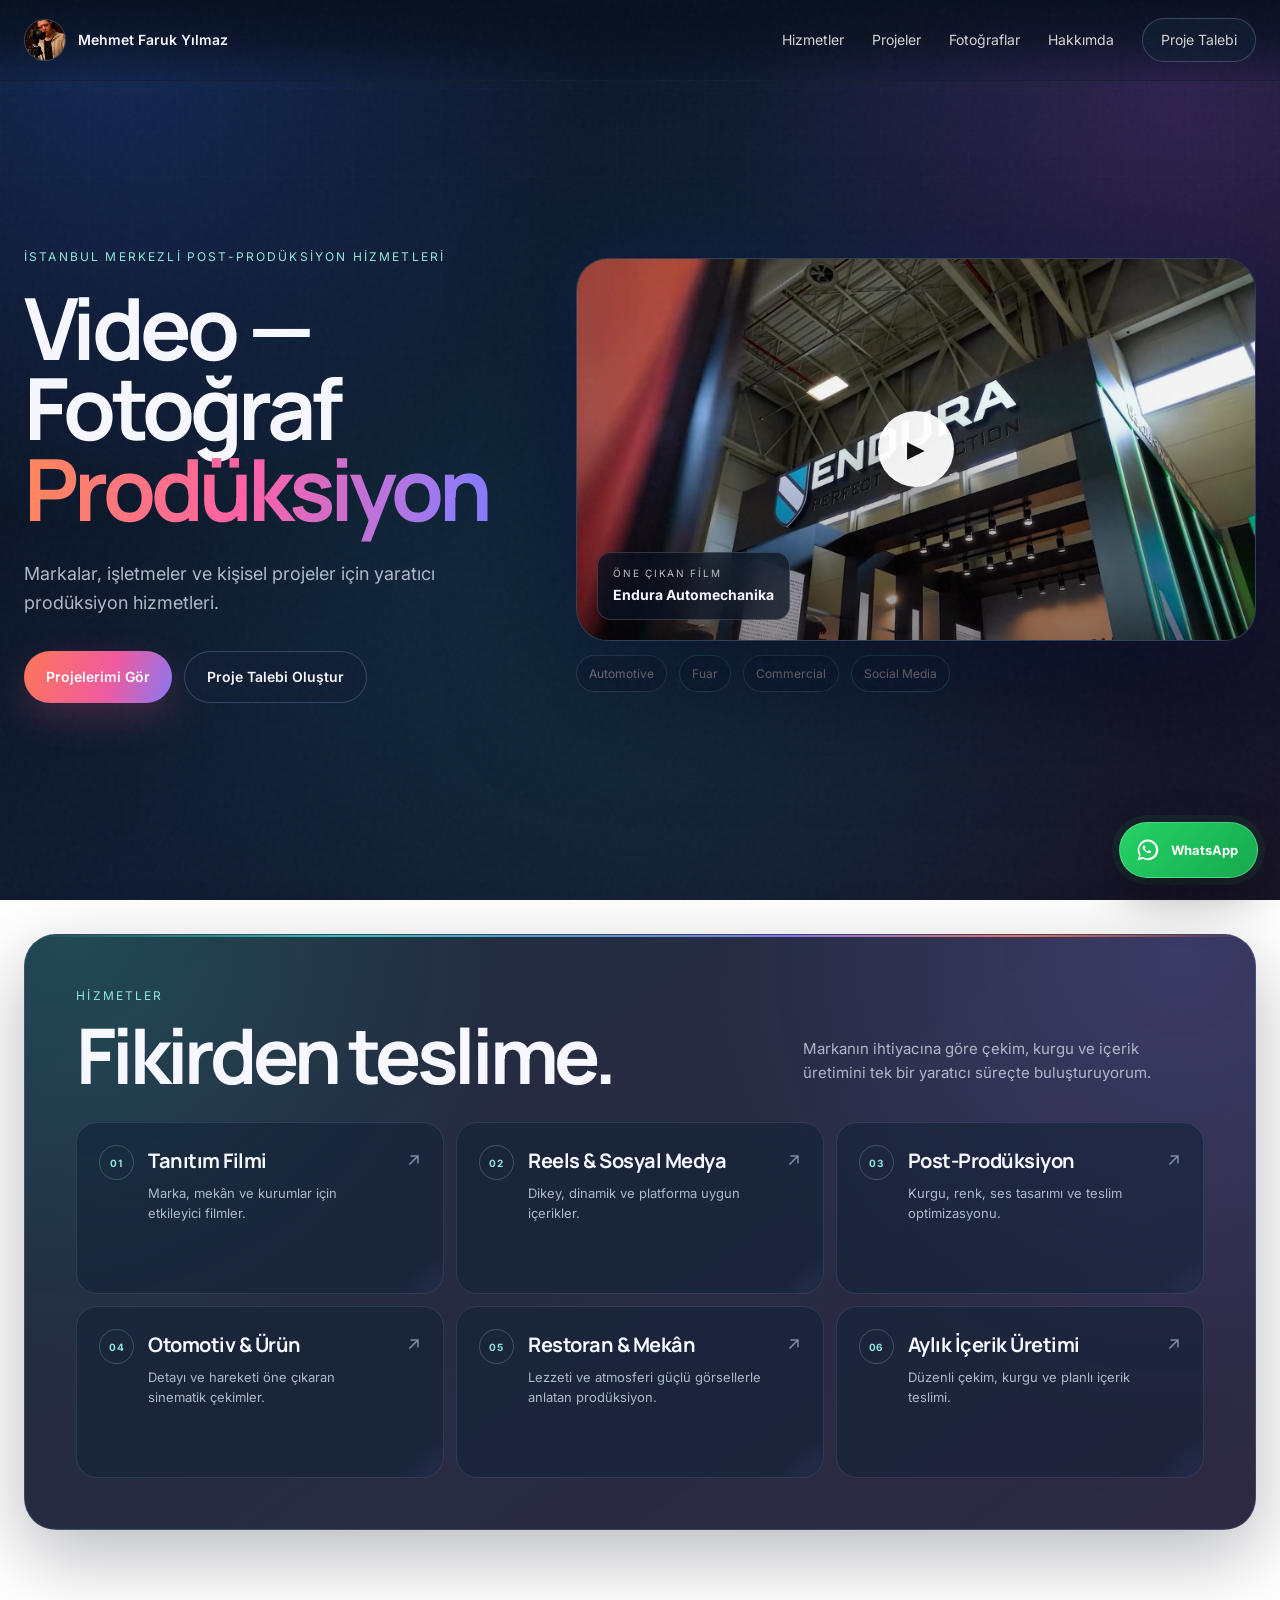
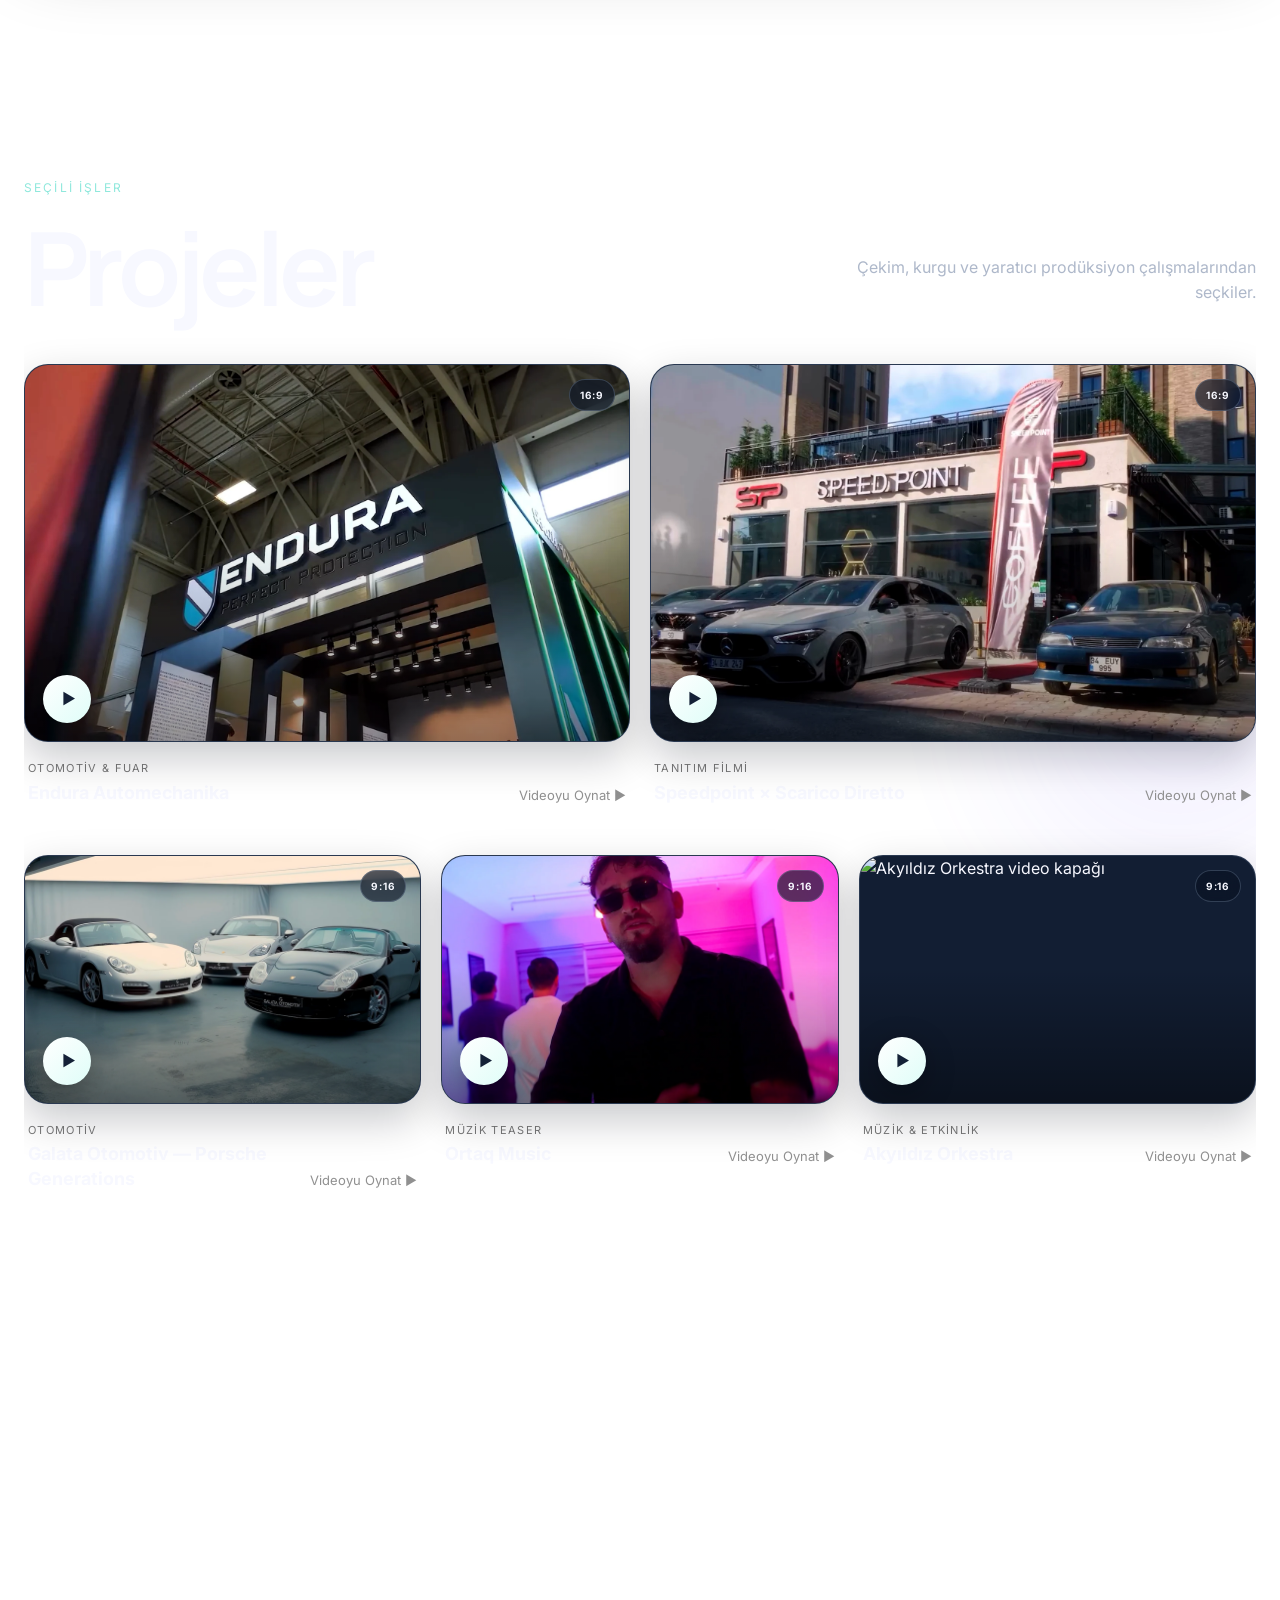
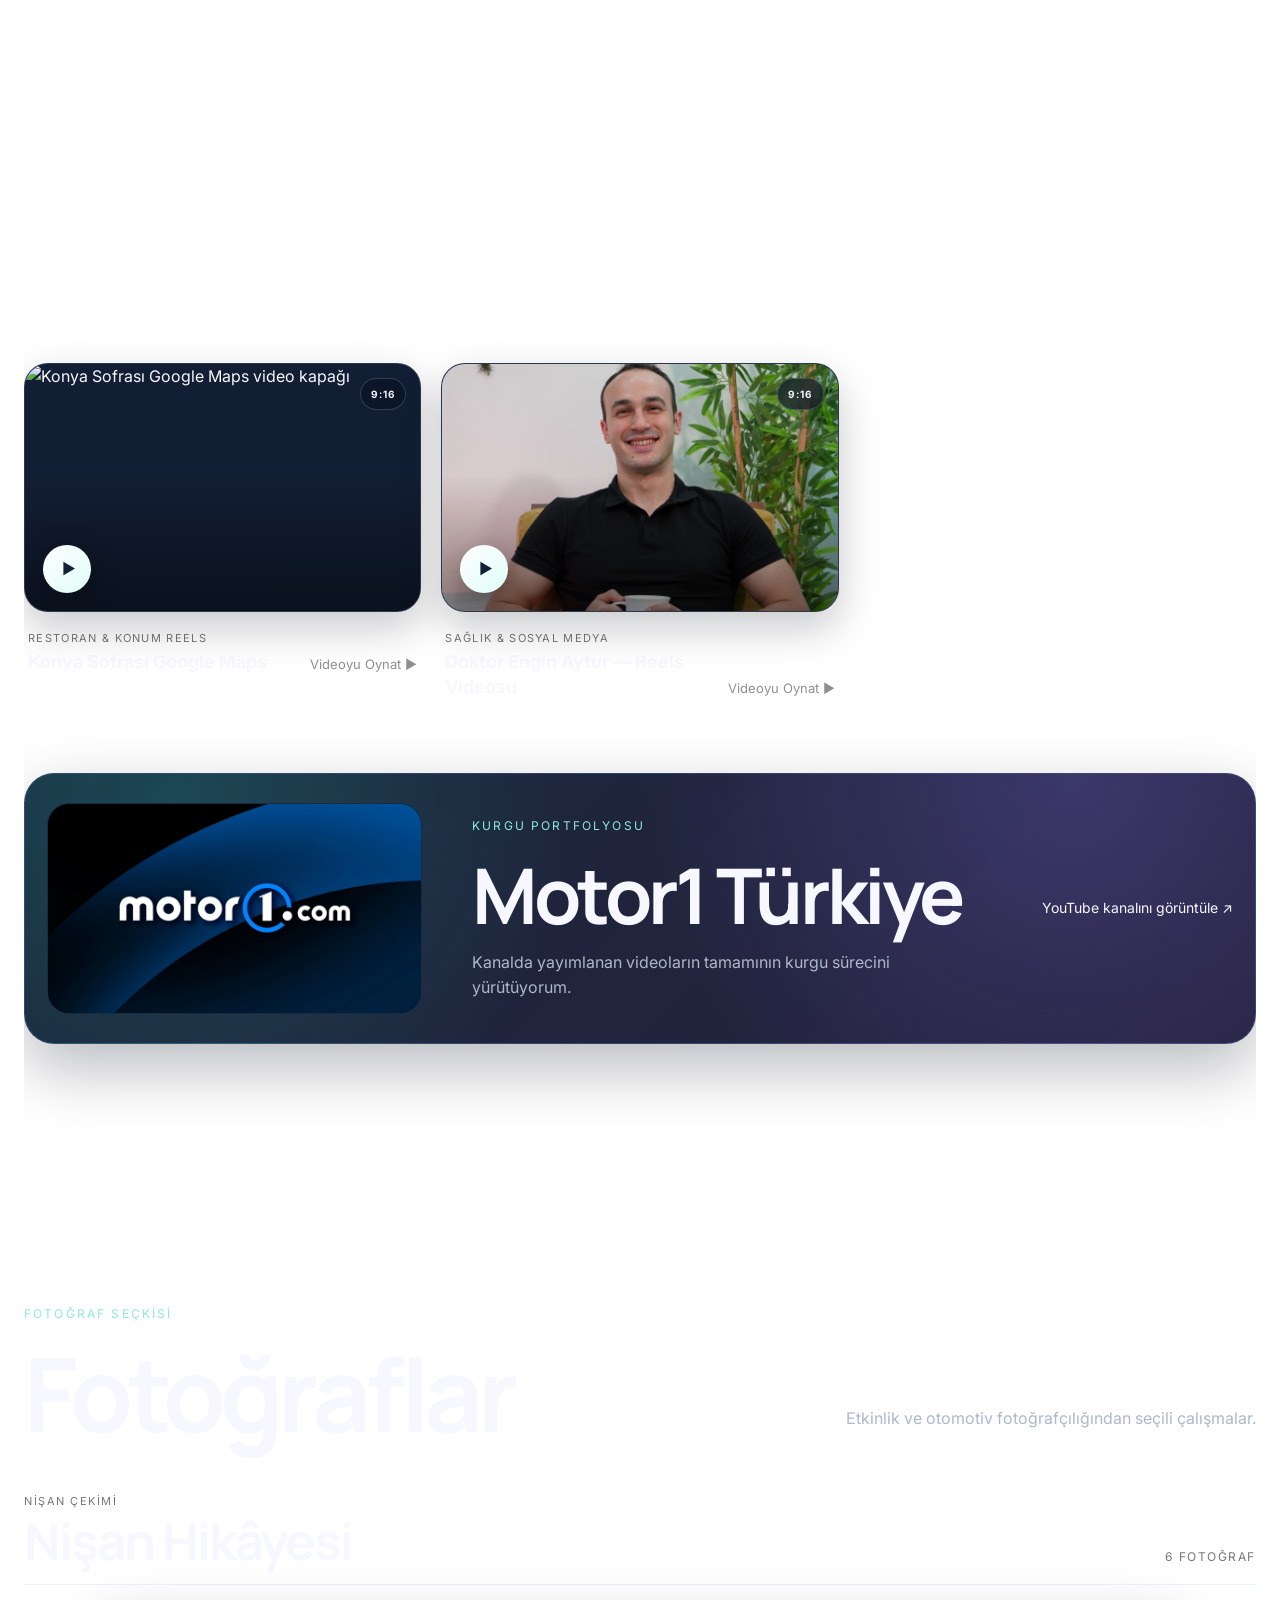
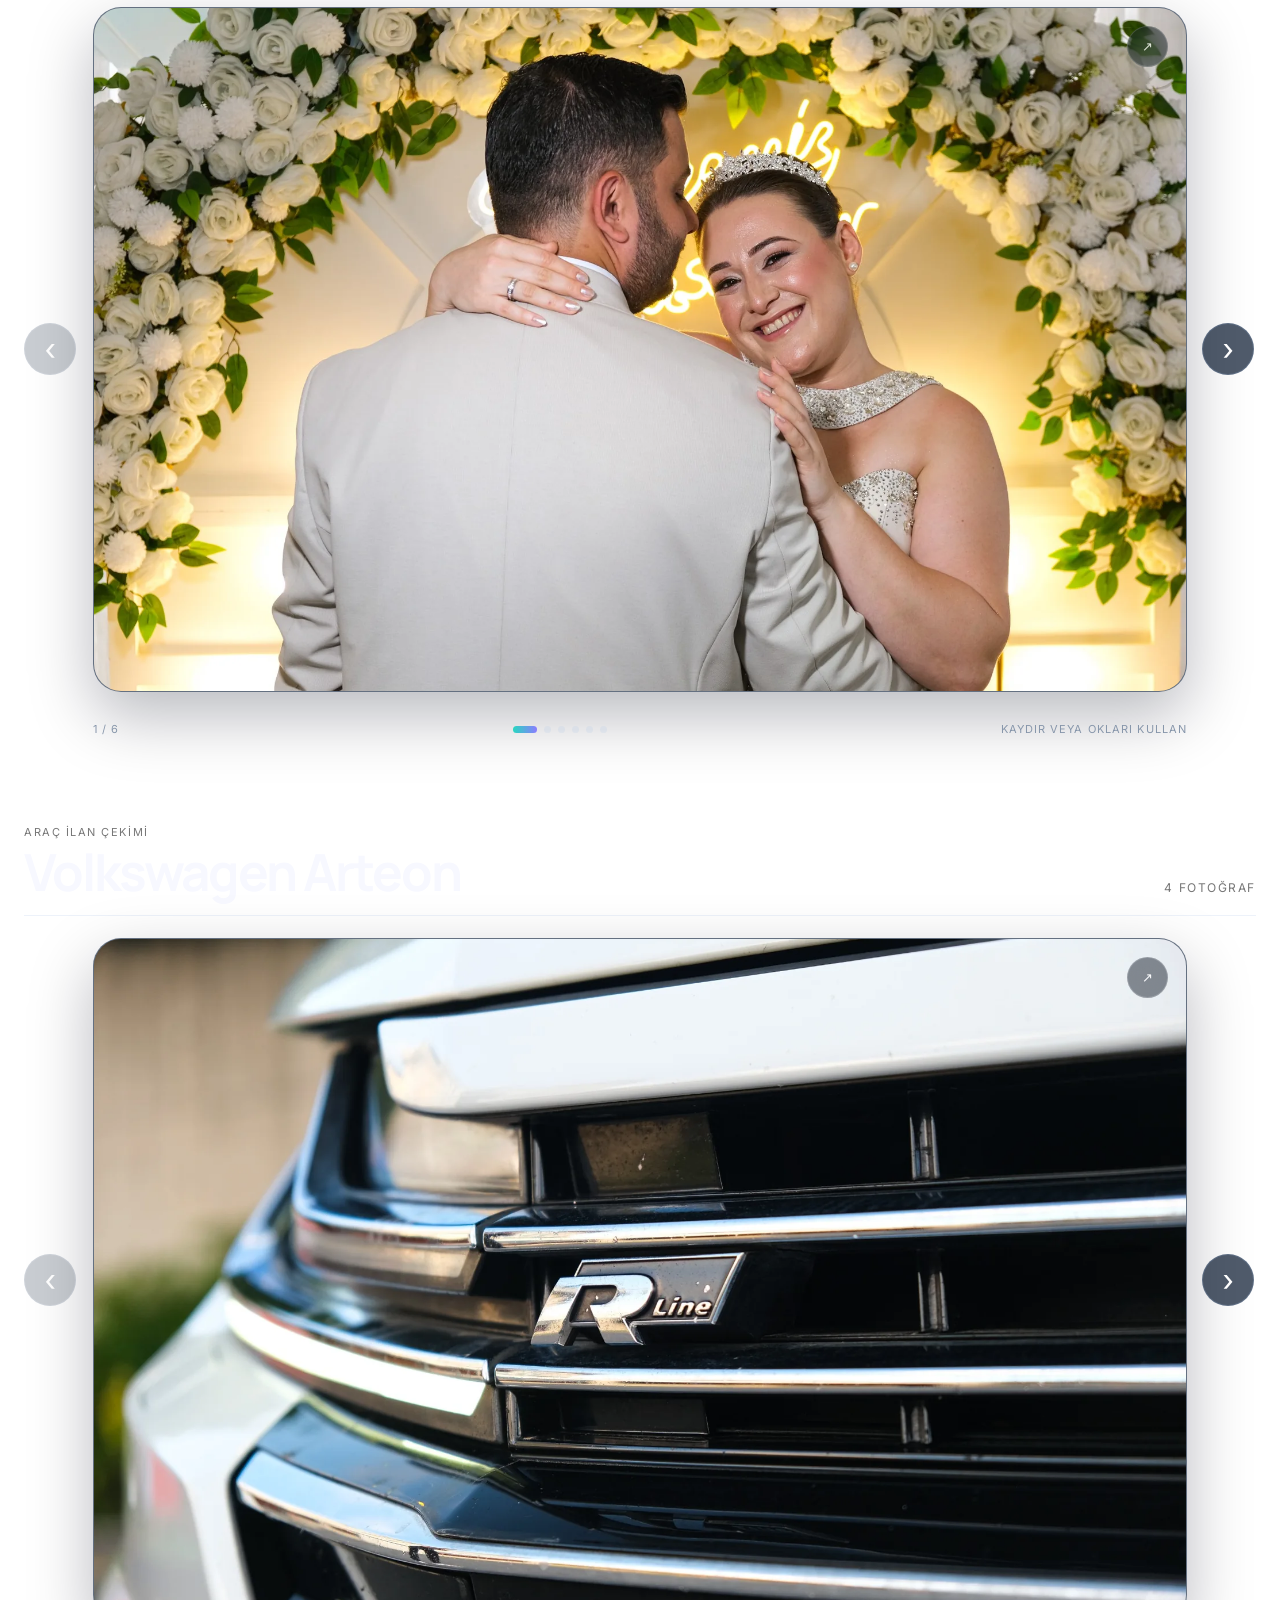
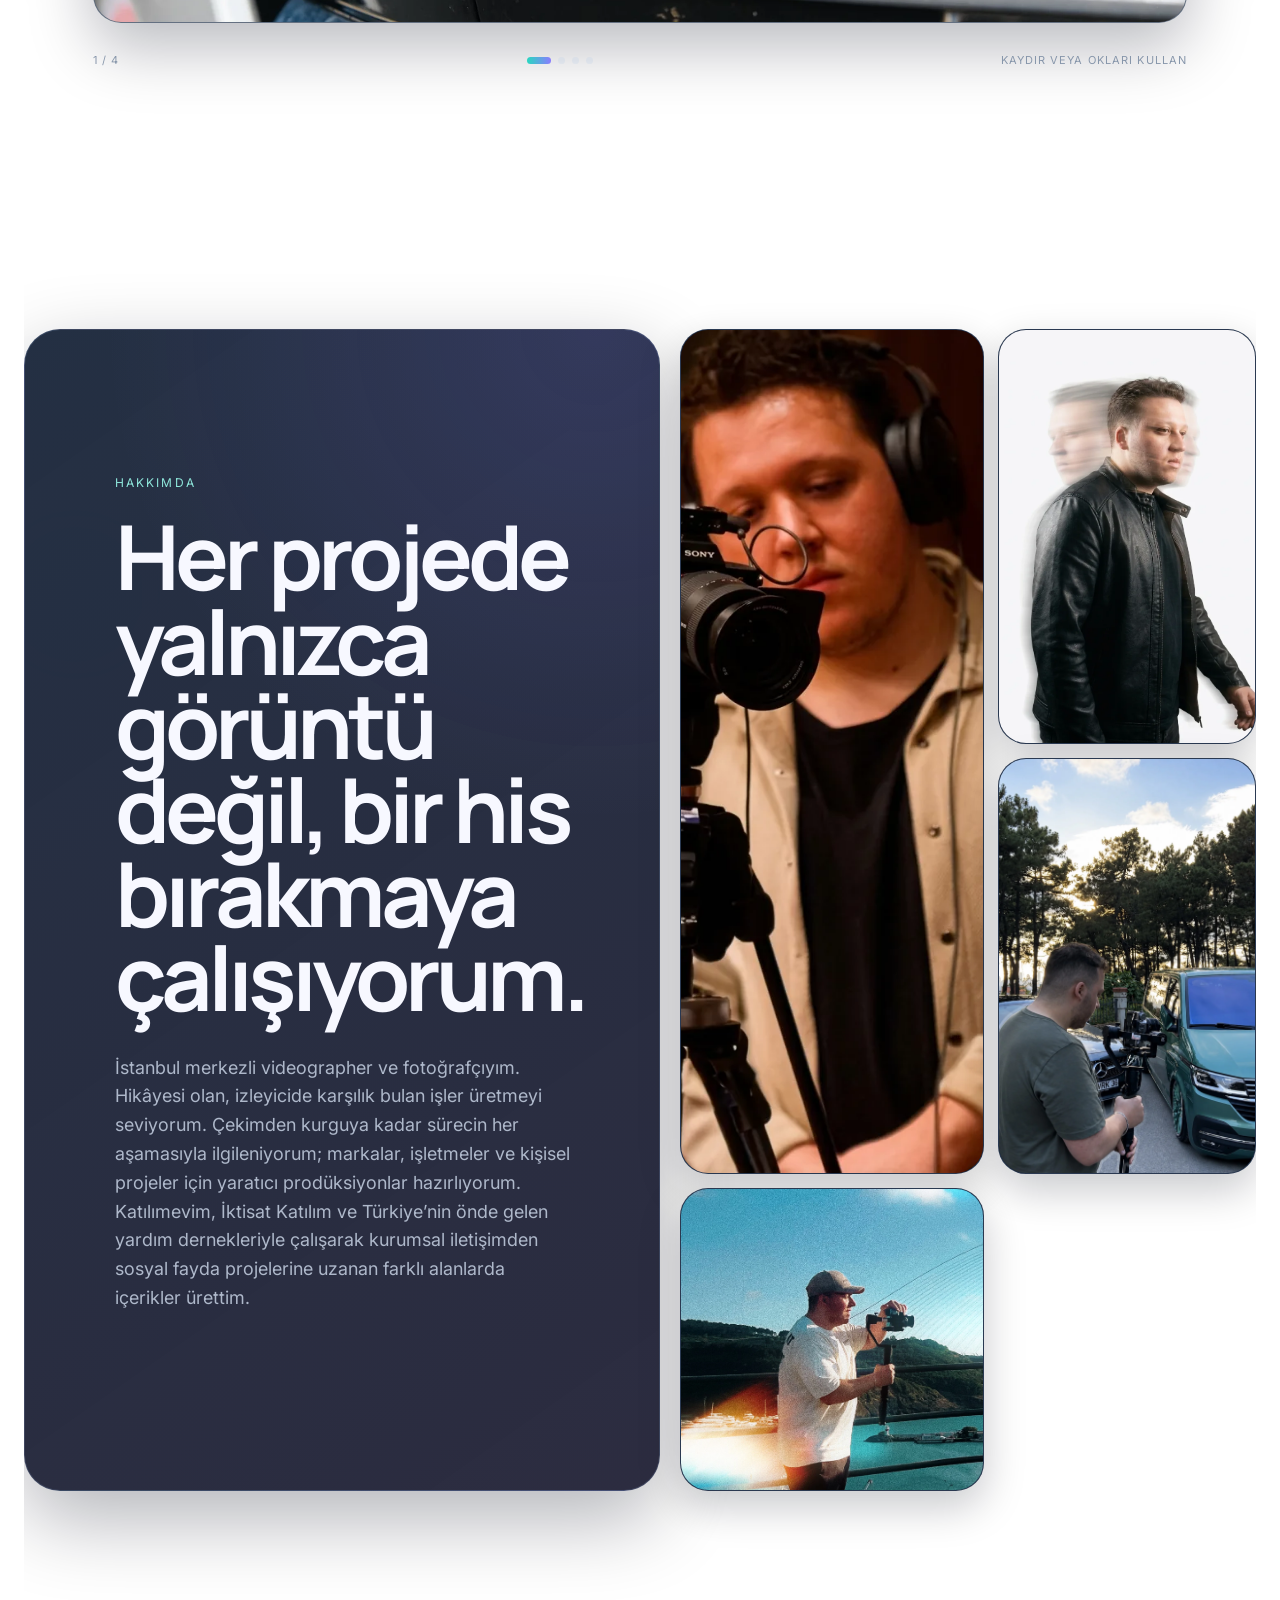
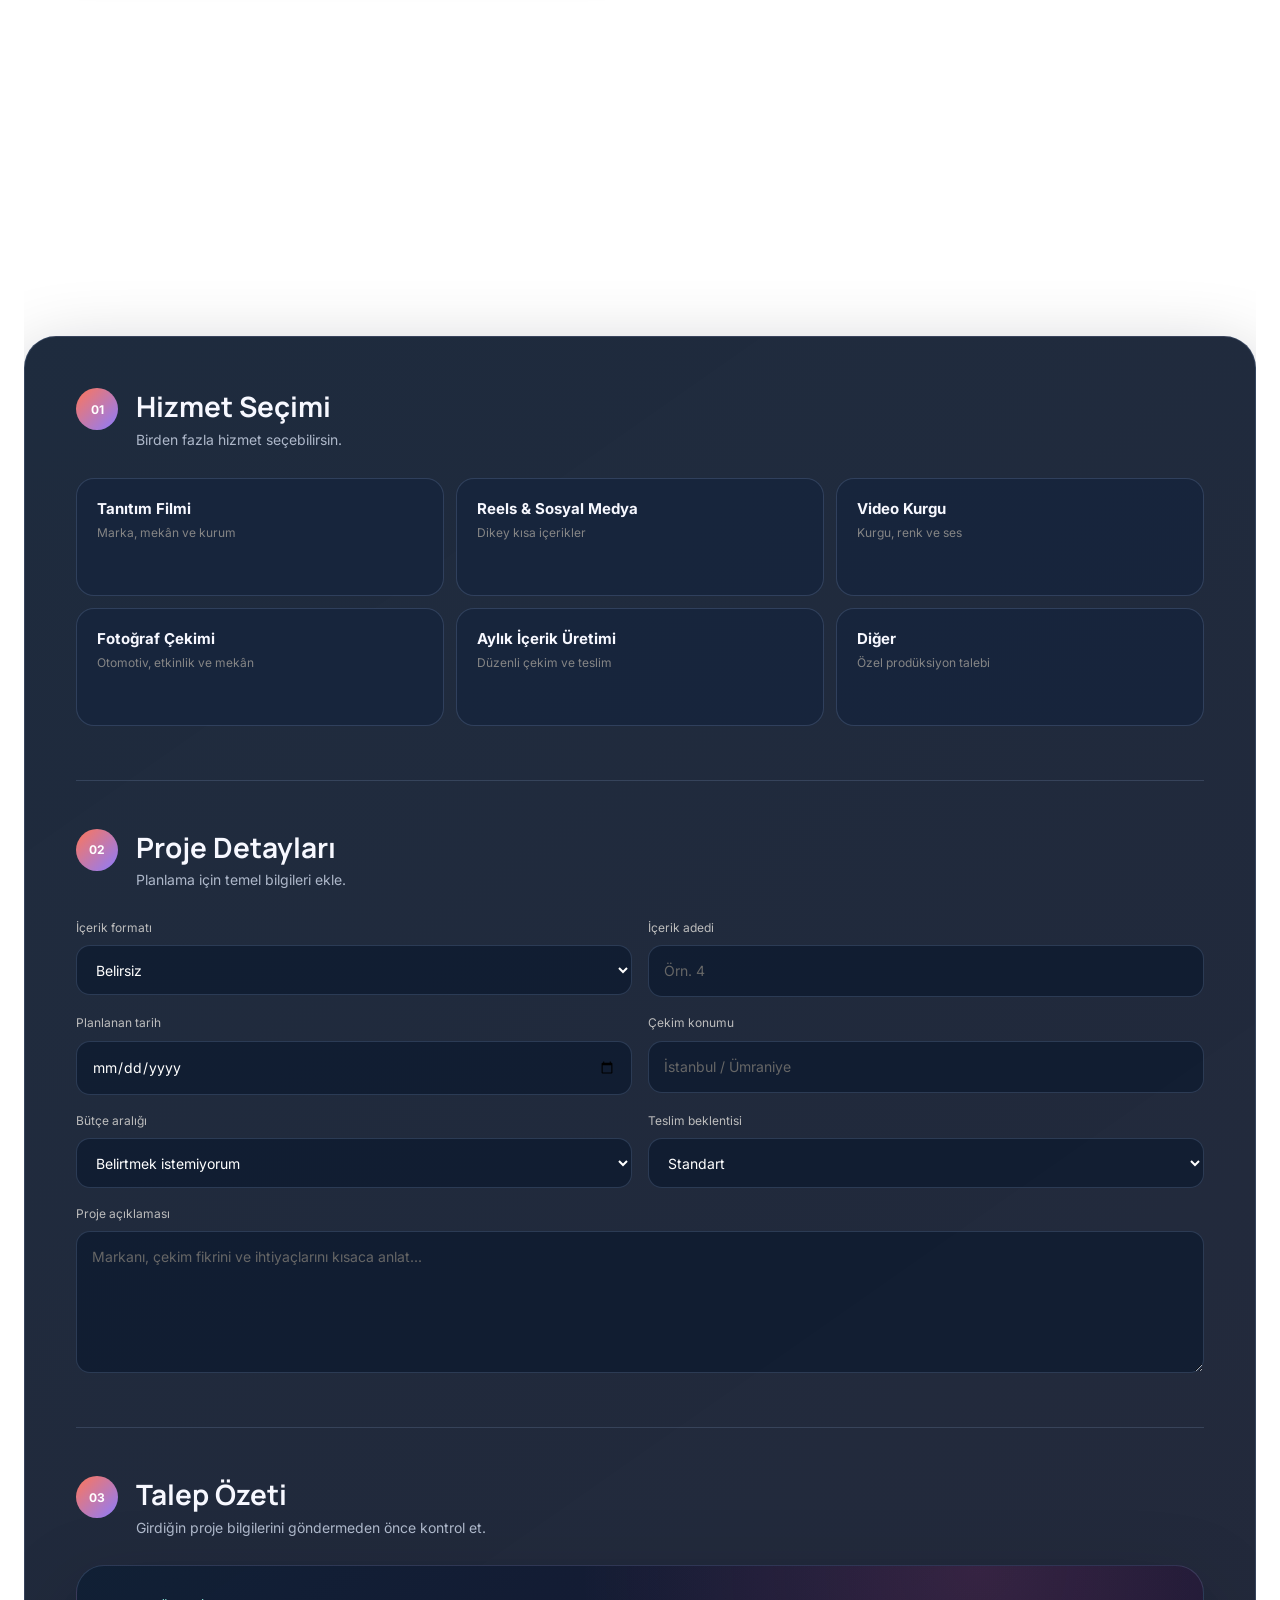
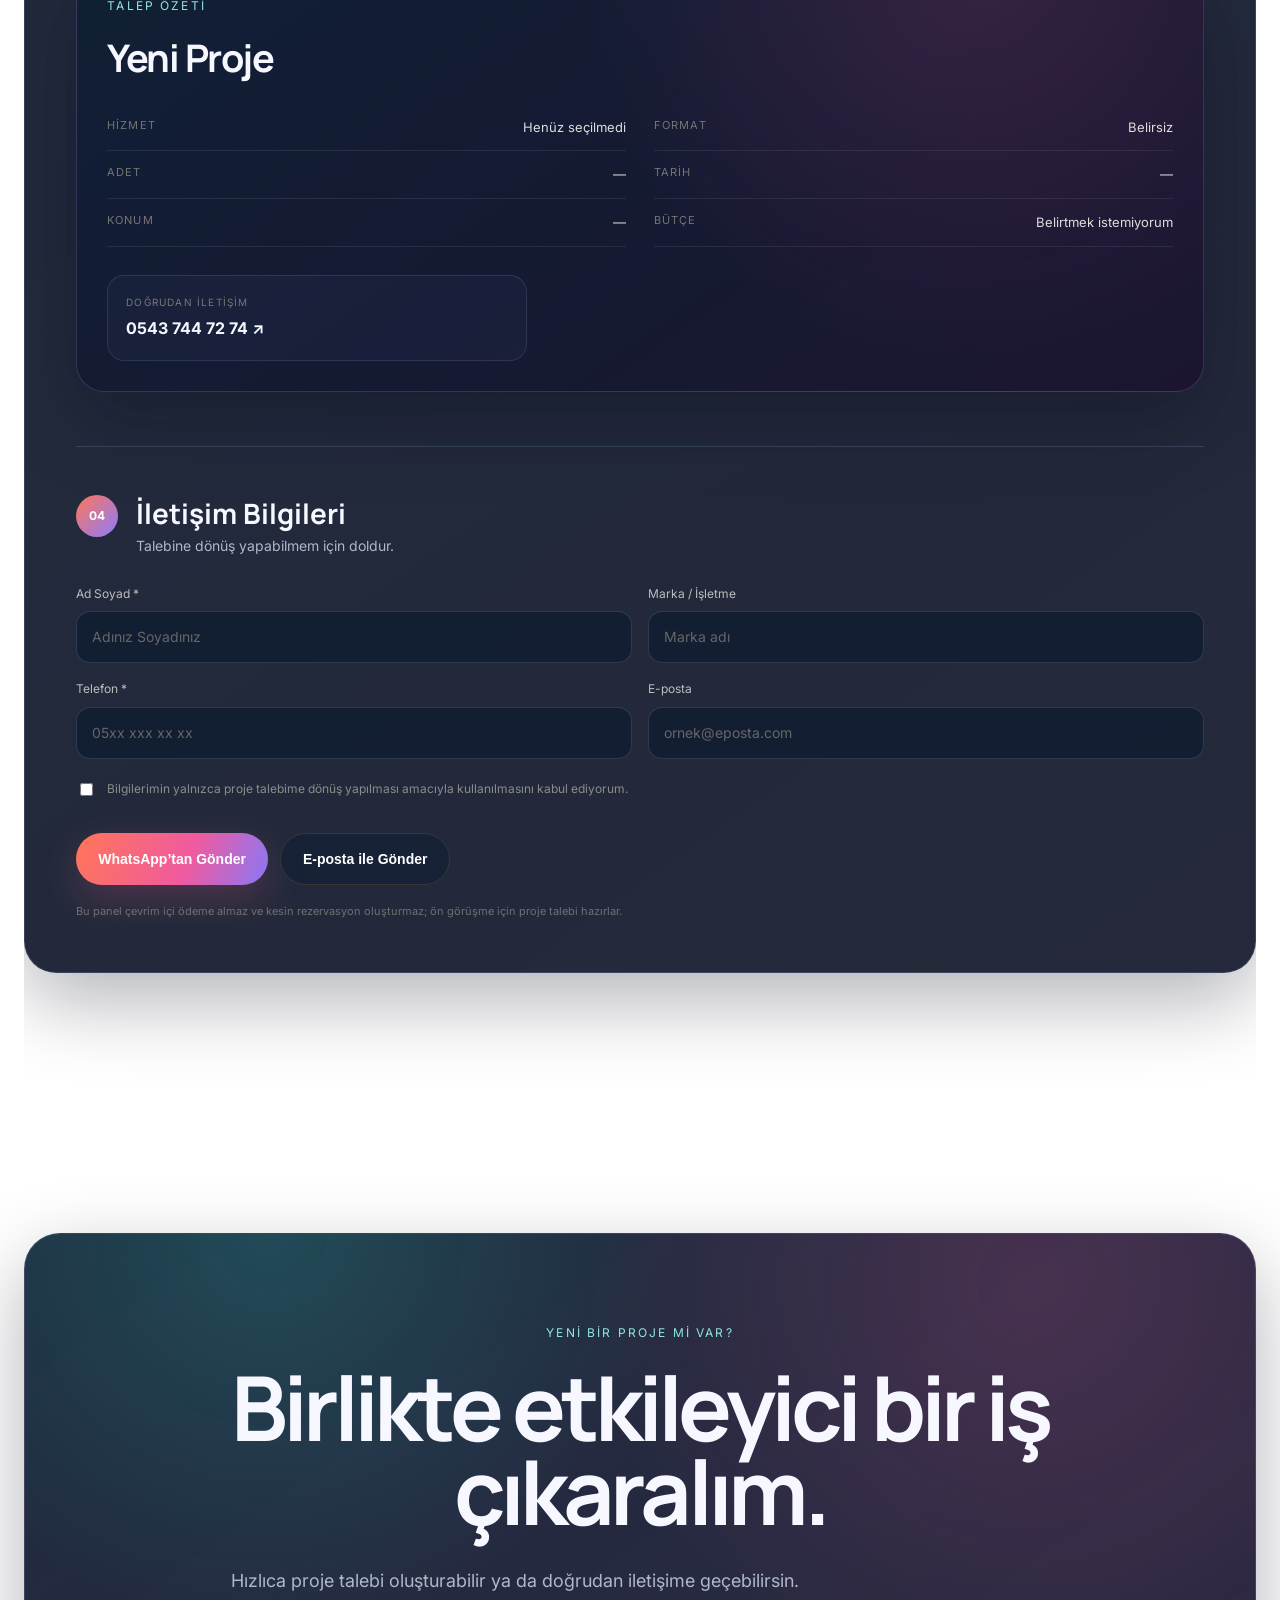
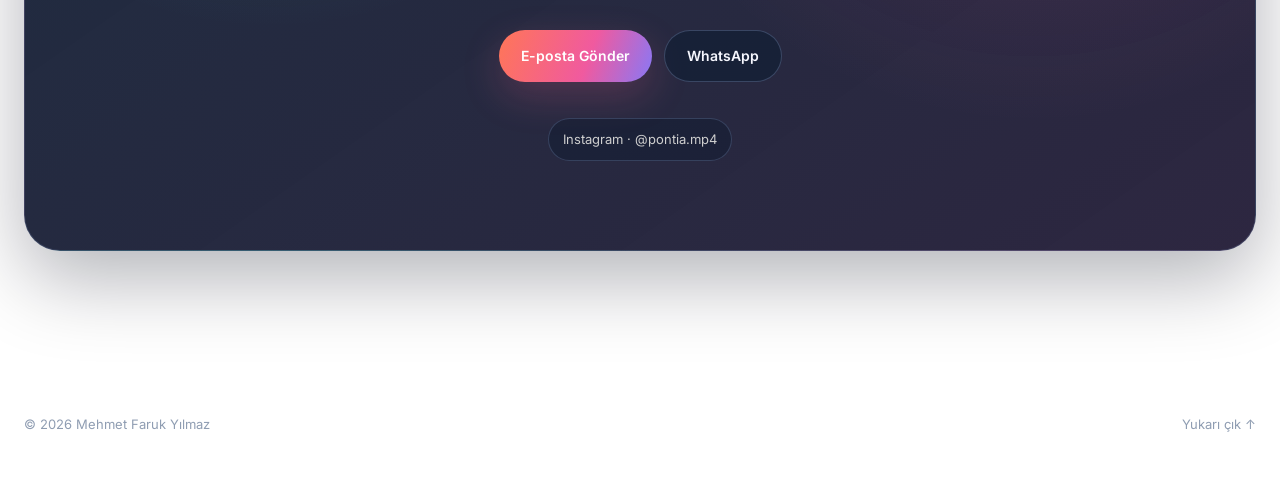
==== index.html @ 46f94df1 "Add files via upload" ====
<!DOCTYPE html>

<html lang="tr">
<head>
<meta charset="utf-8"/>
<meta content="width=device-width, initial-scale=1" name="viewport"/>
<meta content="Mehmet Faruk Yılmaz — Video ve fotoğraf prodüksiyon portfolyosu." name="description"/>
<title>Mehmet Faruk Yılmaz — Video &amp; Fotoğraf Prodüksiyon</title>
<link href="https://fonts.googleapis.com" rel="preconnect"/>
<link crossorigin="" href="https://fonts.gstatic.com" rel="preconnect"/>
<link href="https://fonts.googleapis.com/css2?family=Inter:wght@400;500;600;700&amp;family=Manrope:wght@500;600;700;800&amp;display=swap" rel="stylesheet"/>
<link href="assets/styles.css" rel="stylesheet"/>
<meta content="#0b1220" name="theme-color"/><link href="assets/branding/favicon-32.png" rel="icon" sizes="32x32" type="image/png"/><link href="assets/branding/apple-touch-icon.png" rel="apple-touch-icon" sizes="180x180"/><link href="site.webmanifest" rel="manifest"/><meta content="website" property="og:type"/><meta content="tr_TR" property="og:locale"/><meta content="Mehmet Faruk Yılmaz — Video &amp; Fotoğraf Prodüksiyon" property="og:title"/><meta content="Markalar, işletmeler ve kişisel projeler için yaratıcı prodüksiyon hizmetleri." property="og:description"/><meta content="/assets/branding/social-preview.jpg" property="og:image"/><meta content="1200" property="og:image:width"/><meta content="630" property="og:image:height"/><meta content="summary_large_image" name="twitter:card"/><meta content="Mehmet Faruk Yılmaz — Video &amp; Fotoğraf Prodüksiyon" name="twitter:title"/><meta content="Markalar, işletmeler ve kişisel projeler için yaratıcı prodüksiyon hizmetleri." name="twitter:description"/><meta content="/assets/branding/social-preview.jpg" name="twitter:image"/></head>
<body>
<div aria-hidden="true" class="noise"></div>
<header class="site-header">
<a aria-label="Hakkımda bölümüne git" class="brand" href="#about">
<span class="brand-mark"><img alt="Mehmet Faruk Yılmaz" src="assets/branding/mehmet-avatar.webp"/></span>
<span class="brand-name">Mehmet Faruk Yılmaz</span>
</a>
<button aria-controls="site-nav" aria-expanded="false" class="menu-button">Menü</button>
<nav aria-label="Ana menü" class="site-nav" id="site-nav"><a href="#services">Hizmetler</a><a href="#projects">Projeler</a><a href="#photography">Fotoğraflar</a><a href="#about">Hakkımda</a><a class="nav-cta" href="#order">Proje Talebi</a></nav>
</header>
<main id="top">
<section class="hero section-shell">
<div class="hero-copy reveal">
<p class="eyebrow">İstanbul merkezli post-prodüksiyon hizmetleri</p>
<h1>Video — Fotoğraf<br/><span>Prodüksiyon</span></h1>
<p class="hero-text">Markalar, işletmeler ve kişisel projeler için yaratıcı prodüksiyon hizmetleri.</p>
<div class="hero-actions">
<a class="button button-primary" href="#projects">Projelerimi Gör</a>
<a class="button button-secondary" href="#order">Proje Talebi Oluştur</a>
</div>
</div>
<div aria-label="Öne çıkan video" class="hero-visual reveal">
<div class="video-frame video-poster-frame" data-video-id="QjTY3efwC0g" data-video-title="Endura Automechanika">
<img alt="Endura Automechanika video kapağı" class="video-cover" loading="eager" src="assets/covers/endura-poster.webp"/><button aria-label="Endura Automechanika videosunu oynat" class="hero-play-button" type="button">▶</button><div class="video-label"><span>Öne Çıkan Film</span><strong>Endura Automechanika</strong></div>
</div>
<div class="hero-meta">
<span>Automotive</span><span>Fuar</span><span>Commercial</span><span>Social Media</span>
</div>
</div>
</section><section class="services section-shell" id="services">
<div class="service-showcase reveal">
<div class="service-intro">
<div>
<p class="eyebrow">Hizmetler</p>
<h2>Fikirden teslime.</h2>
</div>
<p>Markanın ihtiyacına göre çekim, kurgu ve içerik üretimini tek bir yaratıcı süreçte buluşturuyorum.</p>
</div>
<div class="service-grid">
<a aria-label="Speedpoint × Scarico Diretto tanıtım filmine git" class="service-card" data-service-link="" href="#project-speedpoint-scarico-diretto"><span class="service-number">01</span><div><h3>Tanıtım Filmi</h3><p>Marka, mekân ve kurumlar için etkileyici filmler.</p></div><span class="service-arrow">↗</span></a>
<a aria-label="Doktor Engin Aytur sosyal medya videosuna git" class="service-card" data-service-link="" href="#project-doktor-engin-aytur"><span class="service-number">02</span><div><h3>Reels &amp; Sosyal Medya</h3><p>Dikey, dinamik ve platforma uygun içerikler.</p></div><span class="service-arrow">↗</span></a>
<a aria-label="Ortaq Music post-prodüksiyon videosuna git" class="service-card" data-service-link="" href="#project-ortaq-music"><span class="service-number">03</span><div><h3>Post-Prodüksiyon</h3><p>Kurgu, renk, ses tasarımı ve teslim optimizasyonu.</p></div><span class="service-arrow">↗</span></a>
<a aria-label="Galata Otomotiv otomotiv videosuna git" class="service-card" data-service-link="" href="#project-galata-otomotiv-porsche-generations"><span class="service-number">04</span><div><h3>Otomotiv &amp; Ürün</h3><p>Detayı ve hareketi öne çıkaran sinematik çekimler.</p></div><span class="service-arrow">↗</span></a>
<a aria-label="İstanbul Konya Sofrası restoran videosuna git" class="service-card" data-service-link="" href="#project-konya-sofrasi"><span class="service-number">05</span><div><h3>Restoran &amp; Mekân</h3><p>Lezzeti ve atmosferi güçlü görsellerle anlatan prodüksiyon.</p></div><span class="service-arrow">↗</span></a>
<a aria-label="Aylık içerik üretimi örneğine git" class="service-card" data-service-link="" href="#project-speedpoint-scarico-diretto"><span class="service-number">06</span><div><h3>Aylık İçerik Üretimi</h3><p>Düzenli çekim, kurgu ve planlı içerik teslimi.</p></div><span class="service-arrow">↗</span></a>
</div>
</div>
</section>
<section class="projects section-shell" id="projects">
<div class="section-heading reveal">
<div><p class="eyebrow">Seçili işler</p><h2>Projeler</h2></div>
<p class="section-note">Çekim, kurgu ve yaratıcı prodüksiyon çalışmalarından seçkiler.</p>
</div>
<div class="project-grid">
<article aria-label="Endura Automechanika videosunu oynat" class="project-card project-large reveal" data-video-id="QjTY3efwC0g" data-video-title="Endura Automechanika" id="project-endura-automechanika" role="button" tabindex="0">
<div class="project-art">
<img alt="Endura Automechanika video kapağı" loading="lazy" src="assets/covers/endura-card.webp"/>
<span aria-hidden="true" class="project-play">▶</span>
<span class="format-badge">16:9</span>
</div>
<div class="project-info">
<div><p>Otomotiv &amp; Fuar</p><h3>Endura Automechanika</h3></div>
<span>Videoyu Oynat ▶</span>
</div>
</article>
<article aria-label="Speedpoint × Scarico Diretto videosunu oynat" class="project-card project-large reveal" data-video-id="ye_tXWi7Xfk" data-video-title="Speedpoint × Scarico Diretto" id="project-speedpoint-scarico-diretto" role="button" tabindex="0">
<div class="project-art">
<img alt="Speedpoint × Scarico Diretto video kapağı" loading="lazy" src="assets/covers/speedpoint-card.webp"/>
<span aria-hidden="true" class="project-play">▶</span>
<span class="format-badge">16:9</span>
</div>
<div class="project-info">
<div><p>Tanıtım Filmi</p><h3>Speedpoint × Scarico Diretto</h3></div>
<span>Videoyu Oynat ▶</span>
</div>
</article>
<article aria-label="Galata Otomotiv — Porsche Generations videosunu oynat" class="project-card is-vertical reveal" data-video-id="Ayvhx66mvII" data-video-title="Galata Otomotiv — Porsche Generations" id="project-galata-otomotiv-porsche-generations" role="button" tabindex="0">
<div class="project-art">
<img alt="Galata Otomotiv — Porsche Generations video kapağı" loading="lazy" src="assets/covers/porsche-card.webp"/>
<span aria-hidden="true" class="project-play">▶</span>
<span class="format-badge">9:16</span>
</div>
<div class="project-info">
<div><p>Otomotiv</p><h3>Galata Otomotiv — Porsche Generations</h3></div>
<span>Videoyu Oynat ▶</span>
</div>
</article>
<article aria-label="Ortaq Music videosunu oynat" class="project-card is-vertical reveal" data-video-id="RkO2uaIJNRQ" data-video-title="Ortaq Music" id="project-ortaq-music" role="button" tabindex="0">
<div class="project-art">
<img alt="Ortaq Music video kapağı" loading="lazy" src="assets/covers/ortaq-card.webp"/>
<span aria-hidden="true" class="project-play">▶</span>
<span class="format-badge">9:16</span>
</div>
<div class="project-info">
<div><p>Müzik Teaser</p><h3>Ortaq Music</h3></div>
<span>Videoyu Oynat ▶</span>
</div>
</article>
<article aria-label="Akyıldız Orkestra videosunu oynat" class="project-card is-vertical reveal" data-video-id="9QBeemG-d0Y" data-video-title="Akyıldız Orkestra" id="project-akyildiz-orkestra" role="button" tabindex="0">
<div class="project-art">
<img alt="Akyıldız Orkestra video kapağı" loading="lazy" src="https://i.ytimg.com/vi/9QBeemG-d0Y/hqdefault.jpg"/>
<span aria-hidden="true" class="project-play">▶</span>
<span class="format-badge">9:16</span>
</div>
<div class="project-info">
<div><p>Müzik &amp; Etkinlik</p><h3>Akyıldız Orkestra</h3></div>
<span>Videoyu Oynat ▶</span>
</div>
</article>
<article aria-label="Setup Club videosunu oynat" class="project-card is-vertical reveal" data-video-id="7jFkDmeH4nI" data-video-title="Setup Club" id="project-setup-club" role="button" tabindex="0">
<div class="project-art">
<img alt="Setup Club video kapağı" loading="lazy" src="assets/covers/setup-card.webp"/>
<span aria-hidden="true" class="project-play">▶</span>
<span class="format-badge">9:16</span>
</div>
<div class="project-info">
<div><p>Gece Kulübü</p><h3>Setup Club</h3></div>
<span>Videoyu Oynat ▶</span>
</div>
</article>
<article aria-label="Vianna Wedding videosunu oynat" class="project-card is-vertical reveal" data-video-id="JF0aKY7DTXY" data-video-title="Vianna Wedding" id="project-vianna-wedding" role="button" tabindex="0">
<div class="project-art">
<img alt="Vianna Wedding video kapağı" loading="lazy" src="assets/covers/vianna-card.webp"/>
<span aria-hidden="true" class="project-play">▶</span>
<span class="format-badge">9:16</span>
</div>
<div class="project-info">
<div><p>Gelinlik</p><h3>Vianna Wedding</h3></div>
<span>Videoyu Oynat ▶</span>
</div>
</article>
<article aria-label="Lifted34 — Amarok videosunu oynat" class="project-card is-vertical reveal" data-video-id="XGDIF479Jow" data-video-title="Lifted34 — Amarok" id="project-lifted34-amarok" role="button" tabindex="0">
<div class="project-art">
<img alt="Lifted34 — Amarok video kapağı" loading="lazy" src="assets/covers/lifted34-card.webp"/>
<span aria-hidden="true" class="project-play">▶</span>
<span class="format-badge">9:16</span>
</div>
<div class="project-info">
<div><p>Otomotiv</p><h3>Lifted34 — Amarok</h3></div>
<span>Videoyu Oynat ▶</span>
</div>
</article>
<article aria-label="DH Wrapping Audi RS3 videosunu oynat" class="project-card is-vertical reveal" data-video-id="QeyU9w3fMEU" data-video-title="DH Wrapping Audi RS3" id="project-dh-wrapping-audi-rs3" role="button" tabindex="0">
<div class="project-art">
<img alt="DH Wrapping Audi RS3 video kapağı" loading="lazy" src="https://i.ytimg.com/vi/QeyU9w3fMEU/hqdefault.jpg"/>
<span aria-hidden="true" class="project-play">▶</span>
<span class="format-badge">9:16</span>
</div>
<div class="project-info">
<div><p>Otomotiv &amp; Wrapping</p><h3>DH Wrapping Audi RS3</h3></div>
<span>Videoyu Oynat ▶</span>
</div>
</article>
<article aria-label="Sortie Effective videosunu oynat" class="project-card is-vertical reveal" data-video-id="V9F_8q1FXXQ" data-video-title="Sortie Effective" id="project-sortie-effective" role="button" tabindex="0">
<div class="project-art">
<img alt="Sortie Effective video kapağı" loading="lazy" src="assets/covers/sortie-card.webp"/>
<span aria-hidden="true" class="project-play">▶</span>
<span class="format-badge">9:16</span>
</div>
<div class="project-info">
<div><p>Restoran Reels</p><h3>Sortie Effective</h3></div>
<span>Videoyu Oynat ▶</span>
</div>
</article>
<article aria-label="İstanbul Konya Sofrası videosunu oynat" class="project-card is-vertical reveal" data-video-id="NplbxAKrP5g" data-video-title="İstanbul Konya Sofrası" id="project-konya-sofrasi" role="button" tabindex="0">
<div class="project-art">
<img alt="İstanbul Konya Sofrası video kapağı" loading="lazy" src="assets/covers/konya-card.webp"/>
<span aria-hidden="true" class="project-play">▶</span>
<span class="format-badge">9:16</span>
</div>
<div class="project-info">
<div><p>Konuşmalı Reels</p><h3>İstanbul Konya Sofrası</h3></div>
<span>Videoyu Oynat ▶</span>
</div>
</article>
<article aria-label="Konya Sofrası Google Maps videosunu oynat" class="project-card is-vertical reveal" data-video-id="Erd9kKvGinE" data-video-title="Konya Sofrası Google Maps" id="project-konya-sofrasi-google-maps" role="button" tabindex="0">
<div class="project-art">
<img alt="Konya Sofrası Google Maps video kapağı" loading="lazy" src="https://i.ytimg.com/vi/Erd9kKvGinE/hqdefault.jpg"/>
<span aria-hidden="true" class="project-play">▶</span>
<span class="format-badge">9:16</span>
</div>
<div class="project-info">
<div><p>Restoran &amp; Konum Reels</p><h3>Konya Sofrası Google Maps</h3></div>
<span>Videoyu Oynat ▶</span>
</div>
</article>
<article aria-label="Doktor Engin Aytur — Reels Videosu videosunu oynat" class="project-card is-vertical reveal" data-video-id="Z8OerCgKwGM" data-video-title="Doktor Engin Aytur — Reels Videosu" id="project-doktor-engin-aytur" role="button" tabindex="0">
<div class="project-art">
<img alt="Doktor Engin Aytur Reels videosu kapağı" loading="lazy" src="assets/covers/doktor-engin-card.webp"/>
<span aria-hidden="true" class="project-play">▶</span>
<span class="format-badge">9:16</span>
</div>
<div class="project-info">
<div><p>Sağlık &amp; Sosyal Medya</p><h3>Doktor Engin Aytur — Reels Videosu</h3></div>
<span>Videoyu Oynat ▶</span>
</div>
</article>
</div>
<a class="channel-feature reveal" href="https://www.youtube.com/@Motor1Turkiye" rel="noopener noreferrer" target="_blank"><div class="channel-feature-media"><img alt="Motor1 Türkiye kurgu portfolyosu" loading="lazy" src="assets/covers/motor1-poster.webp"/></div>
<div class="channel-feature-copy">
<p class="eyebrow">Kurgu Portfolyosu</p>
<h3>Motor1 Türkiye</h3>
<p>Kanalda yayımlanan videoların tamamının kurgu sürecini yürütüyorum.</p>
</div>
<span>YouTube kanalını görüntüle ↗</span>
</a>
</section>
<section class="photography section-shell" id="photography">
<div class="section-heading reveal">
<div><p class="eyebrow">Fotoğraf seçkisi</p><h2>Fotoğraflar</h2></div>
<p class="section-note">Etkinlik ve otomotiv fotoğrafçılığından seçili çalışmalar.</p>
</div>
<div class="photo-project reveal">
<div class="photo-project-heading"><div><p>Nişan Çekimi</p><h3>Nişan Hikâyesi</h3></div><span>6 Fotoğraf</span></div>
<div aria-label="Nişan Hikâyesi" class="photo-carousel" data-carousel=""><button aria-label="Önceki fotoğraf" class="carousel-arrow carousel-prev" type="button">‹</button><div class="photo-carousel-viewport"><div class="photo-carousel-track"><button aria-label="Nişan fotoğrafını büyüt" class="photo-slide" data-lightbox="assets/photos/nisan-01.webp" data-slide-index="0" type="button"><img alt="Nişan töreninde çift portresi" loading="lazy" src="assets/photos/nisan-01.webp"/></button><button aria-label="Yüzük fotoğrafını büyüt" class="photo-slide" data-lightbox="assets/photos/nisan-02.webp" data-slide-index="1" type="button"><img alt="Nişan yüzükleri ve takı detayları" loading="lazy" src="assets/photos/nisan-02.webp"/></button><button aria-label="Nişan fotoğrafını büyüt" class="photo-slide" data-lightbox="assets/photos/nisan-03.webp" data-slide-index="2" type="button"><img alt="Nişan tarihini gösteren yaratıcı çift detayı" loading="lazy" src="assets/photos/nisan-03.webp"/></button><button aria-label="Yüzük detayı fotoğrafını büyüt" class="photo-slide" data-lightbox="assets/photos/nisan-04.webp" data-slide-index="3" type="button"><img alt="Gelin yüzük ve el detayı" loading="lazy" src="assets/photos/nisan-04.webp"/></button><button aria-label="Nişan fotoğrafını büyüt" class="photo-slide" data-lightbox="assets/photos/nisan-05.webp" data-slide-index="4" type="button"><img alt="Nişan dekoru önünde çift" loading="lazy" src="assets/photos/nisan-05.webp"/></button><button aria-label="Ayna fotoğrafını büyüt" class="photo-slide is-portrait" data-lightbox="assets/photos/nisan-06.webp" data-slide-index="5" type="button"><img alt="Aynada gülümseyen nişanlı çift" loading="lazy" src="assets/photos/nisan-06.webp"/></button></div></div><button aria-label="Sonraki fotoğraf" class="carousel-arrow carousel-next" type="button">›</button><div class="carousel-meta"><span class="carousel-counter">1 / 6</span><div aria-label="Fotoğraf seçimi" class="carousel-dots"></div><span class="carousel-hint">Kaydır veya okları kullan</span></div></div>
</div>
<div class="photo-project reveal">
<div class="photo-project-heading"><div><p>Araç İlan Çekimi</p><h3>Volkswagen Arteon</h3></div><span>4 Fotoğraf</span></div>
<div aria-label="Volkswagen Arteon" class="photo-carousel" data-carousel=""><button aria-label="Önceki fotoğraf" class="carousel-arrow carousel-prev" type="button">‹</button><div class="photo-carousel-viewport"><div class="photo-carousel-track"><button aria-label="Volkswagen Arteon fotoğrafını büyüt" class="photo-slide" data-lightbox="assets/photos/arteon-01.webp" data-slide-index="0" type="button"><img alt="Volkswagen Arteon önden üç çeyrek görünüm" loading="lazy" src="assets/photos/arteon-01.webp"/></button><button aria-label="Jant fotoğrafını büyüt" class="photo-slide" data-lightbox="assets/photos/arteon-02.webp" data-slide-index="1" type="button"><img alt="Volkswagen Arteon jant detayı" loading="lazy" src="assets/photos/arteon-02.webp"/></button><button aria-label="R-Line detayını büyüt" class="photo-slide" data-lightbox="assets/photos/arteon-03.webp" data-slide-index="2" type="button"><img alt="Volkswagen Arteon R-Line logo detayı" loading="lazy" src="assets/photos/arteon-03.webp"/></button><button aria-label="Volkswagen Arteon fotoğrafını büyüt" class="photo-slide" data-lightbox="assets/photos/arteon-04.webp" data-slide-index="3" type="button"><img alt="Volkswagen Arteon arkadan üç çeyrek görünüm" loading="lazy" src="assets/photos/arteon-04.webp"/></button></div></div><button aria-label="Sonraki fotoğraf" class="carousel-arrow carousel-next" type="button">›</button><div class="carousel-meta"><span class="carousel-counter">1 / 4</span><div aria-label="Fotoğraf seçimi" class="carousel-dots"></div><span class="carousel-hint">Kaydır veya okları kullan</span></div></div>
</div>
</section>
<section class="about section-shell" id="about">
<div class="about-layout">
<div class="about-card reveal">
<p class="eyebrow">Hakkımda</p>
<h2>Her projede yalnızca görüntü değil, bir his bırakmaya çalışıyorum.</h2>
<p>İstanbul merkezli videographer ve fotoğrafçıyım. Hikâyesi olan, izleyicide karşılık bulan işler üretmeyi seviyorum. Çekimden kurguya kadar sürecin her aşamasıyla ilgileniyorum; markalar, işletmeler ve kişisel projeler için yaratıcı prodüksiyonlar hazırlıyorum. Katılımevim, İktisat Katılım ve Türkiye’nin önde gelen yardım dernekleriyle çalışarak kurumsal iletişimden sosyal fayda projelerine uzanan farklı alanlarda içerikler ürettim.</p>
</div>
<div aria-label="Mehmet Faruk Yılmaz çekim fotoğrafları" class="about-gallery reveal">
<figure class="about-photo about-photo-main"><img alt="Mehmet Faruk Yılmaz kamera başında" loading="lazy" src="assets/about/mehmet-camera.webp"/></figure>
<figure class="about-photo"><img alt="Mehmet Faruk Yılmaz yaratıcı portre" loading="lazy" src="assets/about/mehmet-portrait.webp"/></figure>
<figure class="about-photo"><img alt="Mehmet Faruk Yılmaz gimbal ile dış çekimde" loading="lazy" src="assets/about/mehmet-bridge.webp"/></figure>
<figure class="about-photo"><img alt="Mehmet Faruk Yılmaz otomotiv çekiminde" loading="lazy" src="assets/about/mehmet-gimbal.webp"/></figure>
</div>
</div>
</section>
<section class="order-panel section-shell" id="order">
<div class="section-heading reveal">
<div><p class="eyebrow">Müşteri paneli</p><h2>Proje Talebi</h2></div>
<p class="section-note">İhtiyacını birkaç adımda belirt; bilgiler düzenli bir teklif talebi olarak WhatsApp veya e-posta üzerinden iletilsin.</p>
</div>
<div class="order-shell reveal">
<form class="order-form" id="project-order-form">
<div class="form-section">
<div class="form-section-title"><span>01</span><div><h3>Hizmet Seçimi</h3><p>Birden fazla hizmet seçebilirsin.</p></div></div>
<div class="service-choice-grid">
<label class="choice-card"><input name="service" type="checkbox" value="Tanıtım Filmi"/><span>Tanıtım Filmi</span><small>Marka, mekân ve kurum</small></label>
<label class="choice-card"><input name="service" type="checkbox" value="Reels &amp; Sosyal Medya"/><span>Reels &amp; Sosyal Medya</span><small>Dikey kısa içerikler</small></label>
<label class="choice-card"><input name="service" type="checkbox" value="Video Kurgu"/><span>Video Kurgu</span><small>Kurgu, renk ve ses</small></label>
<label class="choice-card"><input name="service" type="checkbox" value="Fotoğraf Çekimi"/><span>Fotoğraf Çekimi</span><small>Otomotiv, etkinlik ve mekân</small></label>
<label class="choice-card"><input name="service" type="checkbox" value="Aylık İçerik Üretimi"/><span>Aylık İçerik Üretimi</span><small>Düzenli çekim ve teslim</small></label>
<label class="choice-card"><input name="service" type="checkbox" value="Diğer"/><span>Diğer</span><small>Özel prodüksiyon talebi</small></label>
</div>
</div>
<div class="form-section">
<div class="form-section-title"><span>02</span><div><h3>Proje Detayları</h3><p>Planlama için temel bilgileri ekle.</p></div></div>
<div class="form-grid">
<label><span>İçerik formatı</span><select name="format"><option value="Belirsiz">Belirsiz</option><option value="Dikey 9:16">Dikey 9:16</option><option value="Yatay 16:9">Yatay 16:9</option><option value="Dikey ve yatay">Dikey ve yatay</option></select></label>
<label><span>İçerik adedi</span><input min="1" name="quantity" placeholder="Örn. 4" type="number"/></label>
<label><span>Planlanan tarih</span><input name="date" type="date"/></label>
<label><span>Çekim konumu</span><input name="location" placeholder="İstanbul / Ümraniye" type="text"/></label>
<label><span>Bütçe aralığı</span><select name="budget"><option value="Belirtmek istemiyorum">Belirtmek istemiyorum</option><option value="5.000 – 10.000 TL">5.000 – 10.000 TL</option><option value="10.000 – 20.000 TL">10.000 – 20.000 TL</option><option value="20.000 – 40.000 TL">20.000 – 40.000 TL</option><option value="40.000 TL ve üzeri">40.000 TL ve üzeri</option></select></label>
<label><span>Teslim beklentisi</span><select name="delivery"><option value="Standart">Standart</option><option value="Acil teslim">Acil teslim</option><option value="Tarihi birlikte planlayalım">Tarihi birlikte planlayalım</option></select></label>
<label class="field-full"><span>Proje açıklaması</span><textarea name="details" placeholder="Markanı, çekim fikrini ve ihtiyaçlarını kısaca anlat..." rows="5"></textarea></label>
</div>
</div><div class="form-section summary-section"><div class="form-section-title"><span>03</span><div><h3>Talep Özeti</h3><p>Girdiğin proje bilgilerini göndermeden önce kontrol et.</p></div></div><aside aria-live="polite" class="order-summary">
<p class="eyebrow">Talep Özeti</p>
<h3 id="summary-title">Yeni Proje</h3>
<dl>
<div><dt>Hizmet</dt><dd id="summary-services">Henüz seçilmedi</dd></div>
<div><dt>Format</dt><dd id="summary-format">Belirsiz</dd></div>
<div><dt>Adet</dt><dd id="summary-quantity">—</dd></div>
<div><dt>Tarih</dt><dd id="summary-date">—</dd></div>
<div><dt>Konum</dt><dd id="summary-location">—</dd></div>
<div><dt>Bütçe</dt><dd id="summary-budget">Belirtmek istemiyorum</dd></div>
</dl>
<div class="summary-contact"><span>Doğrudan iletişim</span><a href="https://wa.me/905437447274?text=Merhaba%20Mehmet%20Faruk%20Bey%2C%20video%20ve%20foto%C4%9Fraf%20prod%C3%BCksiyon%20hizmetleriniz%20hakk%C4%B1nda%20bilgi%20almak%20istiyorum." rel="noopener" target="_blank">0543 744 72 74 ↗</a></div>
</aside></div>
<div class="form-section">
<div class="form-section-title"><span>04</span><div><h3>İletişim Bilgileri</h3><p>Talebine dönüş yapabilmem için doldur.</p></div></div>
<div class="form-grid">
<label><span>Ad Soyad *</span><input name="customerName" placeholder="Adınız Soyadınız" required="" type="text"/></label>
<label><span>Marka / İşletme</span><input name="company" placeholder="Marka adı" type="text"/></label>
<label><span>Telefon *</span><input name="phone" placeholder="05xx xxx xx xx" required="" type="tel"/></label>
<label><span>E-posta</span><input name="email" placeholder="ornek@eposta.com" type="email"/></label>
</div>
<label class="consent"><input name="consent" required="" type="checkbox"/><span>Bilgilerimin yalnızca proje talebime dönüş yapılması amacıyla kullanılmasını kabul ediyorum.</span></label>
</div>
<div class="order-actions">
<button class="button button-primary" type="submit">WhatsApp’tan Gönder</button>
<button class="button button-secondary" id="email-order" type="button">E-posta ile Gönder</button>
</div>
<p class="order-disclaimer">Bu panel çevrim içi ödeme almaz ve kesin rezervasyon oluşturmaz; ön görüşme için proje talebi hazırlar.</p>
</form>
</div>
</section><section class="contact section-shell" id="contact">
<div class="contact-card reveal">
<p class="eyebrow">Yeni bir proje mi var?</p>
<h2>Birlikte etkileyici bir iş çıkaralım.</h2>
<p>Hızlıca proje talebi oluşturabilir ya da doğrudan iletişime geçebilirsin.</p>
<div class="contact-actions">
<a class="button button-primary" href="mailto:mehmetfy1888@gmail.com">E-posta Gönder</a>
<a class="button button-secondary" href="https://wa.me/905437447274?text=Merhaba%20Mehmet%20Faruk%20Bey%2C%20video%20ve%20foto%C4%9Fraf%20prod%C3%BCksiyon%20hizmetleriniz%20hakk%C4%B1nda%20bilgi%20almak%20istiyorum." rel="noopener" target="_blank">WhatsApp</a>
</div>
<div class="social-links"><a href="https://www.instagram.com/pontia.mp4/" rel="noopener" target="_blank">Instagram · @pontia.mp4</a></div>
</div>
</section>
</main>
<footer class="site-footer section-shell">
<p>© <span id="year"></span> Mehmet Faruk Yılmaz</p>
<a href="#top">Yukarı çık ↑</a>
</footer>
<a aria-label="WhatsApp üzerinden mesaj gönder" class="floating-whatsapp" href="https://wa.me/905437447274?text=Merhaba%20Mehmet%20Faruk%20Bey%2C%20video%20ve%20foto%C4%9Fraf%20prod%C3%BCksiyon%20hizmetleriniz%20hakk%C4%B1nda%20bilgi%20almak%20istiyorum." rel="noopener noreferrer" target="_blank">
<svg aria-hidden="true" viewbox="0 0 32 32"><path d="M19.11 17.2c-.25-.13-1.47-.73-1.7-.81-.23-.08-.39-.13-.56.13-.16.25-.64.81-.78.98-.14.17-.29.19-.54.06-.25-.13-1.05-.39-2-1.24-.74-.66-1.24-1.47-1.38-1.72-.14-.25-.02-.38.11-.51.11-.11.25-.29.37-.43.12-.15.16-.25.25-.42.08-.17.04-.31-.02-.44-.06-.13-.56-1.35-.77-1.85-.2-.49-.41-.42-.56-.43h-.48c-.17 0-.44.06-.68.31-.23.25-.89.87-.89 2.12s.91 2.46 1.04 2.63c.12.17 1.79 2.73 4.34 3.83.61.26 1.08.42 1.45.54.61.19 1.16.17 1.6.1.49-.07 1.47-.6 1.68-1.18.21-.58.21-1.08.15-1.18-.06-.11-.23-.17-.48-.29z" fill="currentColor"></path><path d="M16.04 3.2A12.7 12.7 0 0 0 5.16 22.47L3.2 28.8l6.5-1.91a12.69 12.69 0 1 0 6.34-23.69zm0 22.98c-2.08 0-4.12-.56-5.9-1.62l-.42-.25-3.86 1.13 1.16-3.76-.27-.43a10.28 10.28 0 1 1 9.29 4.93z" fill="currentColor"></path></svg>
<span>WhatsApp</span>
</a><script src="assets/script.js"></script>
</body>
</html>
---- assets/styles.css ----
:root{
  --bg:#0a0a0a;--panel:#111;--soft:#171717;--text:#f3f3f3;--muted:#a0a0a0;--line:#262626;--accent:#ff4d00;
  --radius:24px;--max:1380px;
}
*{box-sizing:border-box}html{scroll-behavior:smooth}body{margin:0;background:var(--bg);color:var(--text);font-family:Inter,system-ui,sans-serif;line-height:1.6;overflow-x:hidden}a{color:inherit;text-decoration:none}img{display:block;max-width:100%}.noise{position:fixed;inset:0;pointer-events:none;opacity:.035;z-index:99;background-image:url("data:image/svg+xml,%3Csvg viewBox='0 0 180 180' xmlns='http://www.w3.org/2000/svg'%3E%3Cfilter id='n'%3E%3CfeTurbulence type='fractalNoise' baseFrequency='.95' numOctaves='4' stitchTiles='stitch'/%3E%3C/filter%3E%3Crect width='100%25' height='100%25' filter='url(%23n)' opacity='.8'/%3E%3C/svg%3E")}.section-shell{width:min(var(--max),calc(100% - 48px));margin-inline:auto}.site-header{position:fixed;top:0;left:0;right:0;z-index:50;display:flex;align-items:center;justify-content:space-between;padding:18px 24px;background:linear-gradient(to bottom,rgba(10,10,10,.94),rgba(10,10,10,.6),transparent);backdrop-filter:blur(8px)}.brand{display:flex;gap:12px;align-items:center}.brand-mark{display:grid;place-items:center;width:42px;height:42px;border:1px solid #3a3a3a;border-radius:50%;font-family:Manrope;font-weight:800;font-size:13px}.brand-name{font-weight:600;font-size:14px}.site-nav{display:flex;align-items:center;gap:28px;font-size:14px;color:#d6d6d6}.site-nav a:hover{color:#fff}.nav-cta{border:1px solid #383838;border-radius:999px;padding:10px 18px}.menu-button{display:none;background:transparent;color:#fff;border:1px solid #333;border-radius:999px;padding:9px 14px}.hero{min-height:100vh;display:grid;grid-template-columns:.92fr 1.28fr;gap:64px;align-items:center;padding-top:130px;padding-bottom:80px}.eyebrow{text-transform:uppercase;letter-spacing:.18em;font-size:12px;color:#d0d0d0;margin:0 0 22px}.hero h1,.section-heading h2,.about h2,.contact h2{font-family:Manrope,sans-serif;line-height:.94;letter-spacing:-.055em;margin:0}.hero h1{font-size:clamp(52px,6.7vw,104px);max-width:900px}.hero h1 span{color:var(--accent)}.hero-text{max-width:600px;color:var(--muted);font-size:18px;margin:30px 0 34px}.hero-actions,.contact-actions{display:flex;gap:12px;flex-wrap:wrap}.button{display:inline-flex;align-items:center;justify-content:center;min-height:52px;padding:0 22px;border-radius:999px;font-weight:600;font-size:14px;transition:.25s ease}.button-primary{background:#fff;color:#111}.button-primary:hover{transform:translateY(-2px);background:#efefef}.button-secondary{border:1px solid #363636;background:#111}.button-secondary:hover{border-color:#666}.video-frame{aspect-ratio:16/9;position:relative;border-radius:32px;overflow:hidden;background:#111;border:1px solid #252525;box-shadow:0 40px 110px rgba(0,0,0,.45)}.video-frame iframe{position:absolute;inset:0;width:100%;height:100%;border:0}.video-label{position:absolute;left:20px;bottom:20px;display:flex;flex-direction:column;gap:3px;pointer-events:none;padding:12px 15px;border:1px solid rgba(255,255,255,.16);border-radius:14px;background:rgba(8,8,8,.72);backdrop-filter:blur(12px)}.video-label span{font-size:10px;letter-spacing:.17em;text-transform:uppercase;color:#bdbdbd}.video-label strong{font-size:14px}.hero-meta{display:flex;gap:12px;flex-wrap:wrap;margin-top:14px;color:#878787;font-size:12px}.hero-meta span{border:1px solid #242424;border-radius:999px;padding:8px 12px}.projects,.services,.about,.contact{padding:130px 0}.section-heading{display:flex;align-items:end;justify-content:space-between;gap:32px;margin-bottom:48px}.section-heading h2{font-size:clamp(58px,8vw,120px)}.section-note{max-width:430px;color:var(--muted);margin:0 0 10px;text-align:right}.project-grid{display:grid;grid-template-columns:repeat(12,1fr);gap:20px}.project-card{grid-column:span 4;display:block;min-width:0}.project-large{grid-column:span 6}.project-art{aspect-ratio:16/10;border-radius:var(--radius);overflow:hidden;position:relative;border:1px solid rgba(255,255,255,.08);transition:.35s ease;background:#151515}.project-art:after{content:"";position:absolute;inset:0;background:linear-gradient(to top,rgba(0,0,0,.42),transparent 55%);pointer-events:none}.project-art img{width:100%;height:100%;object-fit:cover;transition:transform .5s ease,filter .35s ease}.project-card:hover .project-art{transform:translateY(-6px)}.project-card:hover .project-art img{transform:scale(1.035);filter:saturate(1.1)}.project-play{position:absolute;left:18px;bottom:18px;z-index:2;width:48px;height:48px;display:grid;place-items:center;border-radius:50%;background:#fff;color:#111;font-size:15px;padding-left:3px;box-shadow:0 8px 30px rgba(0,0,0,.3)}.format-badge{position:absolute;right:14px;top:14px;z-index:2;border:1px solid rgba(255,255,255,.18);background:rgba(0,0,0,.55);backdrop-filter:blur(8px);padding:7px 10px;border-radius:999px;font-size:10px;font-weight:700;letter-spacing:.08em}.project-info{display:flex;justify-content:space-between;gap:18px;align-items:flex-end;padding:18px 4px 30px}.project-info p{margin:0 0 3px;color:#777;font-size:11px;text-transform:uppercase;letter-spacing:.12em}.project-info h3{margin:0;font-size:18px;line-height:1.35}.project-info>span{color:#909090;font-size:13px;white-space:nowrap}.channel-feature{margin-top:44px;display:flex;justify-content:space-between;align-items:flex-end;gap:40px;padding:clamp(30px,5vw,62px);border:1px solid #2a2a2a;border-radius:30px;background:radial-gradient(circle at 10% 0%,#3c1a0e,#121212 48%);transition:.3s ease}.channel-feature:hover{transform:translateY(-4px);border-color:#444}.channel-feature h3{font-family:Manrope;font-size:clamp(38px,6vw,78px);line-height:1;margin:0 0 16px;letter-spacing:-.05em}.channel-feature p:not(.eyebrow){max-width:640px;color:var(--muted);margin:0}.channel-feature>span{font-size:14px;white-space:nowrap}.service-list{border-top:1px solid var(--line)}.service-item{display:grid;grid-template-columns:70px 1fr 1fr;gap:26px;padding:34px 0;border-bottom:1px solid var(--line);align-items:start}.service-item span{color:#767676;font-size:13px}.service-item h3{font-family:Manrope;font-size:28px;margin:0}.service-item p{color:var(--muted);margin:3px 0 0;max-width:520px}.about-card,.contact-card{background:var(--panel);border:1px solid var(--line);border-radius:36px;padding:clamp(38px,7vw,100px)}.about h2,.contact h2{font-size:clamp(46px,7vw,96px);max-width:1100px}.about-card>p:not(.eyebrow),.contact-card>p:not(.eyebrow){max-width:800px;color:var(--muted);font-size:18px;margin:34px 0}.about-tags,.social-links{display:flex;flex-wrap:wrap;gap:10px}.about-tags span,.social-links a{border:1px solid #303030;border-radius:999px;padding:10px 14px;color:#cfcfcf;font-size:13px}.contact-card{text-align:center;background:radial-gradient(circle at 50% 0%,#2c1c14,#111 45%)}.contact-card h2,.contact-card>p{margin-inline:auto}.contact-actions{justify-content:center}.social-links{justify-content:center;margin-top:36px}.site-footer{display:flex;justify-content:space-between;align-items:center;color:#777;padding-top:20px;padding-bottom:40px;font-size:13px}.reveal{opacity:0;transform:translateY(26px);transition:opacity .7s ease,transform .7s ease}.reveal.visible{opacity:1;transform:none}
@media(max-width:980px){.hero{grid-template-columns:1fr;gap:44px;padding-top:150px}.project-card,.project-large{grid-column:span 6}.service-item{grid-template-columns:50px 1fr}.service-item p{grid-column:2}.site-nav{position:absolute;top:72px;left:20px;right:20px;display:none;flex-direction:column;align-items:stretch;background:#111;border:1px solid #292929;border-radius:22px;padding:18px}.site-nav.open{display:flex}.menu-button{display:block}.brand-name{display:none}.section-note{text-align:left}.section-heading{align-items:flex-start;flex-direction:column}.channel-feature{align-items:flex-start;flex-direction:column}}
@media(max-width:640px){.section-shell{width:min(100% - 28px,var(--max))}.site-header{padding:14px}.hero{padding-top:115px;min-height:auto}.hero h1{font-size:46px}.hero-text{font-size:16px}.video-frame{border-radius:22px}.video-label{left:12px;bottom:12px}.projects,.services,.about,.contact{padding:90px 0}.project-card,.project-large{grid-column:1/-1}.project-art{aspect-ratio:16/10}.section-heading h2{font-size:58px}.service-item{grid-template-columns:42px 1fr;gap:14px}.service-item h3{font-size:23px}.about-card,.contact-card{border-radius:24px;padding:30px 22px}.about h2,.contact h2{font-size:43px}.project-info{align-items:flex-start}.project-info>span{display:none}.channel-feature{border-radius:22px;padding:28px 22px}.channel-feature>span{white-space:normal}.site-footer{flex-direction:column;gap:8px;align-items:flex-start}.button{width:100%}}

/* Custom project covers */
.video-poster-frame{cursor:pointer}
.video-cover{position:absolute;inset:0;width:100%;height:100%;object-fit:cover;z-index:0}
.video-poster-frame:after{content:"";position:absolute;inset:0;background:linear-gradient(to top,rgba(0,0,0,.45),rgba(0,0,0,.04) 58%);z-index:1;pointer-events:none}
.hero-play-button{position:absolute;left:50%;top:50%;z-index:3;transform:translate(-50%,-50%);width:76px;height:76px;display:grid;place-items:center;border:0;border-radius:50%;background:rgba(255,255,255,.94);color:#111;font-size:23px;padding-left:5px;cursor:pointer;box-shadow:0 18px 54px rgba(0,0,0,.4);transition:transform .25s ease,background .25s ease}
.hero-play-button:hover{transform:translate(-50%,-50%) scale(1.06);background:#fff}
.video-poster-frame .video-label{z-index:3}
.video-poster-frame.is-playing:after,.video-poster-frame.is-playing .video-cover,.video-poster-frame.is-playing .hero-play-button,.video-poster-frame.is-playing .video-label{display:none}

.channel-feature{display:grid;grid-template-columns:minmax(260px,.82fr) minmax(0,1.18fr) auto;align-items:center;background:#111;overflow:hidden;padding:22px}
.channel-feature-media{aspect-ratio:16/9;border-radius:22px;overflow:hidden;background:#07182f;border:1px solid rgba(255,255,255,.08)}
.channel-feature-media img{width:100%;height:100%;object-fit:cover;transition:transform .5s ease}
.channel-feature:hover .channel-feature-media img{transform:scale(1.035)}
.channel-feature-copy{padding:20px 10px}

@media(max-width:980px){
  .channel-feature{grid-template-columns:1fr;padding:18px}
  .channel-feature-copy{padding:12px 4px 4px}
}
@media(max-width:640px){
  .hero-play-button{width:62px;height:62px;font-size:19px}
}


/* Photography gallery */
.photography,.order-panel{padding:130px 0}
.photo-project{margin-top:60px}
.photo-project+.photo-project{margin-top:110px}
.photo-project-heading{display:flex;align-items:end;justify-content:space-between;gap:24px;margin-bottom:22px;padding-bottom:18px;border-bottom:1px solid var(--line)}
.photo-project-heading p{margin:0 0 4px;color:#777;font-size:11px;text-transform:uppercase;letter-spacing:.14em}
.photo-project-heading h3{font-family:Manrope;font-size:clamp(30px,4vw,54px);line-height:1;margin:0;letter-spacing:-.04em}
.photo-project-heading>span{font-size:12px;color:#777;text-transform:uppercase;letter-spacing:.13em}
.photo-grid{display:grid;grid-template-columns:repeat(12,1fr);grid-auto-rows:170px;gap:16px}
.photo-item{grid-column:span 4;grid-row:span 2;position:relative;overflow:hidden;border:1px solid rgba(255,255,255,.08);border-radius:22px;background:#111;padding:0;cursor:zoom-in}
.photo-item.photo-wide{grid-column:span 8}
.photo-item.photo-portrait{grid-row:span 3}
.photo-item img{width:100%;height:100%;object-fit:cover;transition:transform .55s ease,filter .35s ease}
.photo-item:after{content:"↗";position:absolute;right:14px;top:14px;width:36px;height:36px;display:grid;place-items:center;border-radius:50%;background:rgba(0,0,0,.58);border:1px solid rgba(255,255,255,.17);opacity:0;transform:translateY(6px);transition:.25s ease}
.photo-item:hover img{transform:scale(1.035);filter:saturate(1.06)}
.photo-item:hover:after{opacity:1;transform:none}
.lightbox{position:fixed;inset:0;z-index:1000;display:none;align-items:center;justify-content:center;padding:28px;background:rgba(0,0,0,.92);backdrop-filter:blur(16px)}
.lightbox.open{display:flex}
.lightbox img{max-width:min(94vw,1700px);max-height:90vh;border-radius:18px;box-shadow:0 30px 110px rgba(0,0,0,.65)}
.lightbox-close{position:fixed;right:24px;top:24px;width:48px;height:48px;border:1px solid rgba(255,255,255,.18);border-radius:50%;background:rgba(20,20,20,.8);color:#fff;font-size:22px;cursor:pointer}

/* About image layout */
.about-layout{display:grid;grid-template-columns:minmax(0,1.05fr) minmax(420px,.95fr);gap:20px;align-items:stretch}
.about-layout .about-card{height:100%;display:flex;flex-direction:column;justify-content:center}
.about-gallery{display:grid;grid-template-columns:1.08fr .92fr;grid-template-rows:repeat(2,minmax(220px,1fr));gap:14px;min-height:760px}
.about-photo{margin:0;border-radius:28px;overflow:hidden;border:1px solid rgba(255,255,255,.08);background:#141414}
.about-photo-main{grid-row:1/-1}
.about-photo:nth-child(4){grid-column:2;grid-row:2}
.about-photo img{width:100%;height:100%;object-fit:cover;transition:transform .5s ease}
.about-photo:hover img{transform:scale(1.025)}

/* Project request panel */
.order-shell{display:grid;grid-template-columns:minmax(0,1fr) 380px;gap:22px;align-items:start}
.order-form{border:1px solid var(--line);border-radius:32px;background:#101010;padding:clamp(24px,4vw,52px)}
.form-section+.form-section{margin-top:54px;padding-top:48px;border-top:1px solid var(--line)}
.form-section-title{display:flex;gap:18px;align-items:flex-start;margin-bottom:26px}
.form-section-title>span{width:42px;height:42px;display:grid;place-items:center;border-radius:50%;background:#fff;color:#111;font-size:12px;font-weight:700;flex:0 0 auto}
.form-section-title h3{font-family:Manrope;font-size:28px;line-height:1.1;margin:3px 0 7px}
.form-section-title p{margin:0;color:var(--muted);font-size:14px}
.service-choice-grid{display:grid;grid-template-columns:repeat(3,1fr);gap:12px}
.choice-card{position:relative;display:flex;flex-direction:column;gap:5px;min-height:118px;padding:20px;border:1px solid #2b2b2b;border-radius:18px;background:#151515;cursor:pointer;transition:.25s ease}
.choice-card:hover{border-color:#555;transform:translateY(-2px)}
.choice-card input{position:absolute;opacity:0;pointer-events:none}
.choice-card:has(input:checked){border-color:#fff;background:#ededed;color:#111}
.choice-card span{font-weight:700;font-size:15px;line-height:1.3}
.choice-card small{color:#858585;font-size:12px}
.choice-card:has(input:checked) small{color:#555}
.form-grid{display:grid;grid-template-columns:repeat(2,1fr);gap:16px}
.form-grid label{display:flex;flex-direction:column;gap:8px}
.form-grid label>span{font-size:12px;color:#bdbdbd}
.field-full{grid-column:1/-1}
.form-grid input,.form-grid select,.form-grid textarea{width:100%;border:1px solid #303030;border-radius:14px;background:#171717;color:#fff;padding:14px 15px;font:inherit;font-size:14px;outline:none;transition:border-color .2s ease,background .2s ease}
.form-grid input,.form-grid select{min-height:50px}
.form-grid textarea{resize:vertical;min-height:130px}
.form-grid input:focus,.form-grid select:focus,.form-grid textarea:focus{border-color:#777;background:#1b1b1b}
.form-grid input::placeholder,.form-grid textarea::placeholder{color:#666}
.consent{display:flex;gap:11px;align-items:flex-start;margin-top:20px;color:#8c8c8c;font-size:12px}
.consent input{margin-top:4px;accent-color:#fff}
.order-actions{display:flex;gap:12px;flex-wrap:wrap;margin-top:34px}
.order-actions button{border:0;cursor:pointer}
.order-actions .button-secondary{color:#fff;border:1px solid #363636}
.order-disclaimer{color:#707070;font-size:11px;margin:18px 0 0;max-width:760px}
.order-summary{position:sticky;top:100px;border:1px solid var(--line);border-radius:28px;background:radial-gradient(circle at 50% 0%,#2b1c14,#111 46%);padding:30px}
.order-summary h3{font-family:Manrope;font-size:38px;line-height:1;margin:0 0 28px;letter-spacing:-.04em}
.order-summary dl{margin:0}
.order-summary dl div{display:grid;grid-template-columns:95px 1fr;gap:12px;padding:13px 0;border-bottom:1px solid rgba(255,255,255,.08)}
.order-summary dt{color:#747474;font-size:11px;text-transform:uppercase;letter-spacing:.1em}
.order-summary dd{margin:0;text-align:right;font-size:13px;color:#ddd;overflow-wrap:anywhere}
.summary-contact{margin-top:28px;padding:18px;border:1px solid rgba(255,255,255,.09);border-radius:17px;background:rgba(255,255,255,.03);display:flex;flex-direction:column;gap:6px}
.summary-contact span{font-size:10px;color:#777;text-transform:uppercase;letter-spacing:.12em}
.summary-contact a{font-weight:700}
.form-message{margin-top:16px;padding:12px 14px;border-radius:12px;background:#332016;color:#ffd8c5;font-size:13px}

@media(max-width:1100px){
  .about-layout{grid-template-columns:1fr}
  .about-gallery{min-height:650px}
  .order-shell{grid-template-columns:1fr}
  .order-summary{position:static;order:-1}
}
@media(max-width:820px){
  .service-choice-grid{grid-template-columns:repeat(2,1fr)}
  .photo-grid{grid-auto-rows:145px}
  .photo-item,.photo-item.photo-wide{grid-column:span 6}
  .photo-item.photo-portrait{grid-row:span 2}
}
@media(max-width:640px){
  .photography,.order-panel{padding:90px 0}
  .photo-project+.photo-project{margin-top:76px}
  .photo-project-heading{align-items:flex-start;flex-direction:column}
  .photo-grid{grid-template-columns:1fr;grid-auto-rows:auto;gap:12px}
  .photo-item,.photo-item.photo-wide,.photo-item.photo-portrait{grid-column:1;grid-row:auto;aspect-ratio:4/3;border-radius:17px}
  .photo-item.photo-portrait{aspect-ratio:3/4}
  .about-gallery{grid-template-columns:1fr 1fr;grid-template-rows:360px 230px 230px;min-height:0}
  .about-photo-main{grid-column:1/-1;grid-row:1}
  .about-photo:nth-child(2){grid-column:1;grid-row:2}
  .about-photo:nth-child(3){grid-column:2;grid-row:2}
  .about-photo:nth-child(4){grid-column:1/-1;grid-row:3}
  .about-photo{border-radius:20px}
  .service-choice-grid,.form-grid{grid-template-columns:1fr}
  .field-full{grid-column:auto}
  .order-form{border-radius:24px;padding:24px 18px}
  .form-section+.form-section{margin-top:40px;padding-top:38px}
  .order-summary{border-radius:22px;padding:24px 20px}
  .order-actions .button{width:100%}
  .lightbox{padding:14px}
  .lightbox-close{right:14px;top:14px}
}

/* Personal photo brand mark */
.brand-mark{overflow:hidden;padding:0;background:#181818}
.brand-mark img{width:100%;height:100%;object-fit:cover;object-position:50% 38%;display:block}

/* 2026 color refresh — deep navy, violet and warm coral */
:root{
  --bg:#0b1220;
  --panel:rgba(17,27,46,.86);
  --soft:#17233a;
  --text:#f7f8ff;
  --muted:#aeb8ca;
  --line:rgba(154,181,225,.18);
  --accent:#ff7657;
  --accent-2:#8b7cff;
  --accent-3:#28d7c0;
}
body{
  position:relative;
  background:
    radial-gradient(circle at 8% 3%,rgba(55,112,255,.24),transparent 31rem),
    radial-gradient(circle at 92% 12%,rgba(213,78,255,.15),transparent 28rem),
    radial-gradient(circle at 50% 72%,rgba(25,191,180,.10),transparent 34rem),
    linear-gradient(135deg,#09101d 0%,#0f1b31 46%,#171326 100%);
  background-attachment:fixed;
}
body:before{
  content:"";
  position:fixed;
  inset:0;
  pointer-events:none;
  z-index:-1;
  background:
    linear-gradient(rgba(255,255,255,.018) 1px,transparent 1px),
    linear-gradient(90deg,rgba(255,255,255,.018) 1px,transparent 1px);
  background-size:44px 44px;
  mask-image:linear-gradient(to bottom,rgba(0,0,0,.7),transparent 72%);
}
.site-header{
  background:linear-gradient(to bottom,rgba(8,16,31,.96),rgba(8,16,31,.72),rgba(8,16,31,.08));
  border-bottom:1px solid rgba(157,183,226,.08);
}
.brand-mark,.menu-button,.nav-cta{
  border-color:rgba(157,183,226,.28);
  background:rgba(18,31,53,.62);
}
.site-nav a:hover{color:#b7fff6}
.nav-cta:hover{border-color:rgba(40,215,192,.7);background:rgba(40,215,192,.09)}
.hero h1 span{
  color:transparent;
  background:linear-gradient(100deg,#ff855f 4%,#ff61a6 48%,#8e7dff 95%);
  -webkit-background-clip:text;
  background-clip:text;
}
.eyebrow{color:#8fe8dc}
.button-primary{
  color:#fff;
  background:linear-gradient(110deg,#ff7657,#f05a9f 58%,#8878f6);
  box-shadow:0 14px 38px rgba(235,91,132,.22);
}
.button-primary:hover{background:linear-gradient(110deg,#ff8c70,#fb70ad 58%,#9a8aff);box-shadow:0 18px 48px rgba(235,91,132,.3)}
.button-secondary{
  border-color:rgba(153,181,226,.26);
  background:rgba(18,31,53,.72);
}
.button-secondary:hover{border-color:rgba(40,215,192,.64);background:rgba(24,42,67,.9)}
.video-frame{
  background:#101a2c;
  border-color:rgba(147,178,226,.24);
  box-shadow:0 44px 120px rgba(0,4,18,.55),0 0 70px rgba(70,93,255,.09);
}
.video-label{background:rgba(8,16,31,.76);border-color:rgba(184,207,241,.2)}
.hero-meta span,.about-tags span,.social-links a{
  border-color:rgba(147,178,226,.22);
  background:rgba(17,29,49,.48);
}
.hero-meta span:nth-child(2n),.about-tags span:nth-child(2n){border-color:rgba(40,215,192,.25)}
.projects,.photography,.services,.about,.order-panel,.contact{position:relative}
.projects:before,.about:before,.order-panel:before{
  content:"";
  position:absolute;
  z-index:-1;
  width:44vw;
  height:44vw;
  max-width:680px;
  max-height:680px;
  border-radius:50%;
  filter:blur(25px);
  opacity:.34;
  pointer-events:none;
}
.projects:before{right:-16vw;top:14%;background:radial-gradient(circle,rgba(121,97,255,.28),transparent 68%)}
.about:before{left:-18vw;top:8%;background:radial-gradient(circle,rgba(40,215,192,.2),transparent 68%)}
.order-panel:before{right:-15vw;top:20%;background:radial-gradient(circle,rgba(255,104,119,.19),transparent 68%)}
.project-art,.photo-item,.about-photo{
  background:#121e33;
  border-color:rgba(162,190,230,.17);
  box-shadow:0 16px 42px rgba(2,8,24,.22);
}
.project-card:hover .project-art{border-color:rgba(139,124,255,.5);box-shadow:0 22px 58px rgba(31,23,85,.28)}
.project-play{background:linear-gradient(135deg,#ffffff,#dffdf8);color:#142137}
.format-badge{background:rgba(10,19,35,.66);border-color:rgba(184,207,241,.22)}
.channel-feature{
  border-color:rgba(115,165,230,.24);
  background:
    radial-gradient(circle at 12% 10%,rgba(40,215,192,.19),transparent 36%),
    radial-gradient(circle at 85% 0%,rgba(139,124,255,.24),transparent 40%),
    linear-gradient(135deg,rgba(15,30,51,.96),rgba(25,19,49,.94));
  box-shadow:0 24px 64px rgba(3,8,26,.28);
}
.channel-feature:hover{border-color:rgba(40,215,192,.48)}
.service-list{border-color:var(--line)}
.service-item{border-color:var(--line)}
.service-item span{color:#7fe1d4}
.about-card,.contact-card,.order-form,.order-summary{
  border-color:rgba(145,177,224,.2);
  box-shadow:0 28px 80px rgba(2,7,22,.3);
}
.about-card{
  background:
    radial-gradient(circle at 90% 0%,rgba(139,124,255,.14),transparent 38%),
    linear-gradient(145deg,rgba(17,30,51,.92),rgba(21,21,43,.9));
}
.contact-card{
  background:
    radial-gradient(circle at 20% 0%,rgba(40,215,192,.18),transparent 34%),
    radial-gradient(circle at 82% 8%,rgba(240,90,159,.17),transparent 38%),
    linear-gradient(145deg,rgba(16,31,52,.94),rgba(27,20,48,.92));
}
.order-form{background:linear-gradient(145deg,rgba(16,30,50,.94),rgba(20,24,43,.93))}
.order-summary{
  background:
    radial-gradient(circle at 80% 0%,rgba(240,90,159,.15),transparent 40%),
    linear-gradient(145deg,rgba(17,32,54,.96),rgba(27,20,48,.94));
}
.choice-card{background:rgba(22,37,61,.78);border-color:rgba(143,174,218,.2)}
.choice-card:hover{border-color:rgba(40,215,192,.48);background:rgba(26,44,71,.88)}
.choice-card:has(input:checked){border-color:#9d8cff;background:linear-gradient(135deg,#f2efff,#dffbf7);color:#11182a}
.form-section-title>span{background:linear-gradient(135deg,#ff7657,#8b7cff);color:#fff}
.form-grid input,.form-grid select,.form-grid textarea{
  border-color:rgba(144,175,220,.2);
  background:rgba(15,28,48,.78);
}
.form-grid input:focus,.form-grid select:focus,.form-grid textarea:focus{border-color:rgba(40,215,192,.7);background:rgba(19,35,58,.92)}
.summary-contact{background:rgba(44,51,86,.24);border-color:rgba(154,181,225,.15)}
.lightbox{background:rgba(5,10,22,.94)}
.site-footer{color:#8f9db2}
@media(max-width:980px){.site-nav{background:rgba(12,24,42,.96);border-color:rgba(145,177,224,.2);box-shadow:0 24px 64px rgba(0,5,20,.45)}}

/* 2026 UX update — compact services, swipe galleries and fixed WhatsApp */
.services{
  padding:34px 0 118px;
  scroll-margin-top:92px;
}
.service-showcase{
  position:relative;
  overflow:hidden;
  border:1px solid rgba(145,177,224,.2);
  border-radius:32px;
  padding:clamp(26px,4vw,54px);
  background:
    radial-gradient(circle at 4% 0%,rgba(40,215,192,.17),transparent 32%),
    radial-gradient(circle at 94% 4%,rgba(139,124,255,.20),transparent 36%),
    linear-gradient(145deg,rgba(15,29,49,.93),rgba(25,20,48,.91));
  box-shadow:0 26px 76px rgba(2,7,22,.28);
}
.service-showcase:after{
  content:"";
  position:absolute;
  left:0;
  right:0;
  top:0;
  height:2px;
  background:linear-gradient(90deg,transparent,#28d7c0 25%,#8b7cff 62%,#ff7657,transparent);
  opacity:.9;
}
.service-intro{
  display:grid;
  grid-template-columns:minmax(0,1fr) minmax(280px,.58fr);
  align-items:end;
  gap:36px;
  padding-bottom:30px;
}
.service-intro .eyebrow{margin-bottom:13px}
.service-intro h2{
  margin:0;
  font-family:Manrope,sans-serif;
  font-size:clamp(42px,6vw,82px);
  line-height:.96;
  letter-spacing:-.055em;
}
.service-intro>p{
  margin:0 0 7px;
  max-width:510px;
  color:var(--muted);
  font-size:15px;
}
.service-grid{
  display:grid;
  grid-template-columns:repeat(3,minmax(0,1fr));
  gap:12px;
}
.service-card{
  position:relative;
  min-height:172px;
  display:grid;
  grid-template-columns:auto 1fr auto;
  align-items:start;
  gap:14px;
  padding:22px;
  overflow:hidden;
  border:1px solid rgba(146,178,224,.16);
  border-radius:21px;
  background:rgba(18,33,55,.56);
  transition:transform .28s ease,border-color .28s ease,background .28s ease,box-shadow .28s ease;
}
.service-card:before{
  content:"";
  position:absolute;
  inset:auto -28% -66% auto;
  width:160px;
  height:160px;
  border-radius:50%;
  background:radial-gradient(circle,rgba(139,124,255,.18),transparent 66%);
  pointer-events:none;
}
.service-card:hover{
  transform:translateY(-4px);
  border-color:rgba(40,215,192,.43);
  background:rgba(23,42,68,.76);
  box-shadow:0 18px 42px rgba(2,8,24,.24);
}
.service-number{
  display:grid;
  place-items:center;
  width:35px;
  height:35px;
  border:1px solid rgba(143,232,220,.25);
  border-radius:50%;
  color:#8fe8dc;
  font-size:10px;
  font-weight:700;
  letter-spacing:.08em;
}
.service-card h3{
  margin:4px 0 10px;
  font-family:Manrope,sans-serif;
  font-size:20px;
  line-height:1.18;
  letter-spacing:-.025em;
}
.service-card p{
  margin:0;
  max-width:290px;
  color:var(--muted);
  font-size:13px;
  line-height:1.55;
}
.service-arrow{
  color:#8393aa;
  font-size:18px;
  transition:transform .25s ease,color .25s ease;
}
.service-card:hover .service-arrow{transform:translate(3px,-3px);color:#fff}

.photo-project{margin-top:52px}
.photo-project+.photo-project{margin-top:86px}
.photo-carousel{
  position:relative;
  display:grid;
  grid-template-columns:54px minmax(0,1fr) 54px;
  align-items:center;
  gap:15px;
}
.photo-carousel-viewport{
  overflow:hidden;
  border:1px solid rgba(156,187,229,.18);
  border-radius:28px;
  background:rgba(10,20,36,.68);
  box-shadow:0 24px 64px rgba(2,8,24,.28);
}
.photo-carousel-track{
  display:flex;
  width:100%;
  will-change:transform;
  transition:transform .56s cubic-bezier(.22,.72,.22,1);
}
.photo-slide{
  position:relative;
  flex:0 0 100%;
  width:100%;
  aspect-ratio:16/10;
  padding:0;
  border:0;
  overflow:hidden;
  background:#0e192b;
  cursor:zoom-in;
}
.photo-slide img{
  width:100%;
  height:100%;
  object-fit:cover;
  transition:transform .55s ease,filter .35s ease;
}
.photo-slide.is-portrait img{
  object-fit:contain;
  padding:20px;
  background:
    radial-gradient(circle at 50% 30%,rgba(139,124,255,.13),transparent 42%),
    #0d182a;
}
.photo-slide:after{
  content:"↗";
  position:absolute;
  right:18px;
  top:18px;
  width:39px;
  height:39px;
  display:grid;
  place-items:center;
  border:1px solid rgba(255,255,255,.2);
  border-radius:50%;
  background:rgba(8,16,30,.58);
  color:#fff;
  backdrop-filter:blur(10px);
  opacity:.8;
  transition:transform .25s ease,opacity .25s ease;
}
.photo-slide:hover img{transform:scale(1.018);filter:saturate(1.05)}
.photo-slide:hover:after{transform:translate(2px,-2px);opacity:1}
.carousel-arrow{
  width:52px;
  height:52px;
  display:grid;
  place-items:center;
  border:1px solid rgba(149,181,225,.22);
  border-radius:50%;
  background:rgba(18,33,55,.74);
  color:#fff;
  font:400 32px/1 Inter,sans-serif;
  cursor:pointer;
  transition:transform .22s ease,border-color .22s ease,background .22s ease,opacity .22s ease;
}
.carousel-arrow:hover{transform:scale(1.05);border-color:rgba(40,215,192,.62);background:rgba(27,49,76,.92)}
.carousel-arrow:disabled{opacity:.3;cursor:default;transform:none}
.carousel-meta{
  grid-column:2;
  display:grid;
  grid-template-columns:auto 1fr auto;
  align-items:center;
  gap:18px;
  padding-top:14px;
  color:#8796ab;
  font-size:11px;
  text-transform:uppercase;
  letter-spacing:.1em;
}
.carousel-dots{display:flex;justify-content:center;gap:7px}
.carousel-dot{
  width:7px;
  height:7px;
  padding:0;
  border:0;
  border-radius:50%;
  background:rgba(185,204,233,.25);
  cursor:pointer;
  transition:width .25s ease,background .25s ease;
}
.carousel-dot.active{width:24px;border-radius:999px;background:linear-gradient(90deg,#28d7c0,#8b7cff)}
.carousel-hint{text-align:right}

.floating-whatsapp{
  position:fixed;
  right:22px;
  bottom:22px;
  z-index:950;
  display:flex;
  align-items:center;
  gap:10px;
  min-height:56px;
  padding:0 19px 0 15px;
  border:1px solid rgba(222,255,235,.28);
  border-radius:999px;
  background:linear-gradient(135deg,#25d366,#16a94e);
  color:#fff;
  font-size:13px;
  font-weight:700;
  box-shadow:0 18px 48px rgba(0,0,0,.32),0 0 0 7px rgba(37,211,102,.08);
  transition:transform .25s ease,box-shadow .25s ease,filter .25s ease;
}
.floating-whatsapp svg{width:26px;height:26px;flex:0 0 auto}
.floating-whatsapp:hover{
  transform:translateY(-4px) scale(1.02);
  filter:saturate(1.08);
  box-shadow:0 24px 58px rgba(0,0,0,.38),0 0 0 9px rgba(37,211,102,.1);
}

@media(max-width:980px){
  .services{padding-top:20px}
  .service-intro{grid-template-columns:1fr;gap:15px}
  .service-grid{grid-template-columns:repeat(2,minmax(0,1fr))}
  .photo-carousel{grid-template-columns:46px minmax(0,1fr) 46px;gap:10px}
  .carousel-arrow{width:44px;height:44px;font-size:27px}
}
@media(max-width:640px){
  .services{padding:8px 0 88px}
  .service-showcase{border-radius:24px;padding:25px 18px}
  .service-intro{padding-bottom:22px}
  .service-intro h2{font-size:42px}
  .service-grid{grid-template-columns:1fr;gap:9px}
  .service-card{min-height:0;padding:18px;border-radius:17px}
  .service-card h3{font-size:18px;margin-top:5px}
  .photo-project+.photo-project{margin-top:68px}
  .photo-carousel{display:block}
  .photo-carousel-viewport{border-radius:20px}
  .photo-slide{aspect-ratio:4/3}
  .photo-slide.is-portrait img{padding:10px}
  .carousel-arrow{
    position:absolute;
    top:calc(50% - 42px);
    z-index:5;
    width:42px;
    height:42px;
    background:rgba(8,17,32,.74);
    backdrop-filter:blur(8px);
  }
  .carousel-prev{left:10px}
  .carousel-next{right:10px}
  .carousel-meta{grid-template-columns:auto 1fr;gap:12px;padding:12px 4px 0}
  .carousel-hint{display:none}
  .floating-whatsapp{right:14px;bottom:14px;width:56px;height:56px;min-height:56px;padding:0;justify-content:center}
  .floating-whatsapp span{position:absolute;width:1px;height:1px;overflow:hidden;clip:rect(0 0 0 0);white-space:nowrap}
}


/* Mobile stability fix — prevent sideways page drift */
html,
body{
  width:100%;
  max-width:100%;
  overflow-x:hidden;
  overscroll-behavior-x:none;
}
@supports (overflow:clip){
  html,
  body{overflow-x:clip}
}
body{touch-action:pan-y pinch-zoom}
main,
.site-header,
.section-shell,
.hero,
.services,
.projects,
.photography,
.about,
.order-panel,
.contact,
.site-footer{
  max-width:100%;
  min-width:0;
}
.projects,
.about,
.order-panel{overflow-x:clip}
.hero>* ,
.project-grid>* ,
.service-grid>* ,
.about-layout>* ,
.order-shell>* ,
.form-grid>* ,
.service-intro>* ,
.channel-feature>* ,
.photo-project,
.photo-carousel,
.photo-carousel-viewport,
.photo-carousel-track,
.photo-slide{
  min-width:0;
  max-width:100%;
}
.photo-carousel-viewport{
  touch-action:pan-y pinch-zoom;
  overscroll-behavior-inline:contain;
}
.floating-whatsapp{max-width:calc(100vw - 28px)}
.form-grid input,
.form-grid select,
.form-grid textarea{min-width:0}
@media(max-width:640px){
  .section-shell{
    width:calc(100% - 28px);
    max-width:var(--max);
  }
  body{background-attachment:scroll}
  .site-header{width:100%;max-width:100%}
  .section-heading h2,
  .hero h1,
  .about h2,
  .contact h2{
    max-width:100%;
    overflow-wrap:anywhere;
  }
}

/* 2026 inline portfolio playback and revised project request flow */
.service-card{cursor:pointer}
.service-card:focus-visible,
.project-card:focus-visible{outline:3px solid rgba(40,215,192,.78);outline-offset:5px}
.project-card{cursor:pointer}
.project-art iframe{
  position:absolute;
  inset:0;
  z-index:6;
  width:100%;
  height:100%;
  border:0;
  background:#000;
}
.project-art.is-playing:after,
.project-art.is-playing .project-play,
.project-art.is-playing .format-badge{display:none}
.project-card.is-playing .project-art{transform:none;border-color:rgba(40,215,192,.48)}
.project-card.service-focus .project-art{
  border-color:rgba(40,215,192,.92);
  box-shadow:0 0 0 5px rgba(40,215,192,.13),0 24px 70px rgba(5,16,38,.46);
}
.order-shell{display:block}
.order-summary{position:static;top:auto}
.summary-section .order-summary{width:100%;padding:30px}
.summary-section .order-summary dl{display:grid;grid-template-columns:repeat(2,minmax(0,1fr));gap:0 28px}
.summary-section .summary-contact{max-width:420px}
@media(max-width:640px){
  .summary-section .order-summary{padding:24px 20px}
  .summary-section .order-summary dl{grid-template-columns:1fr}
}
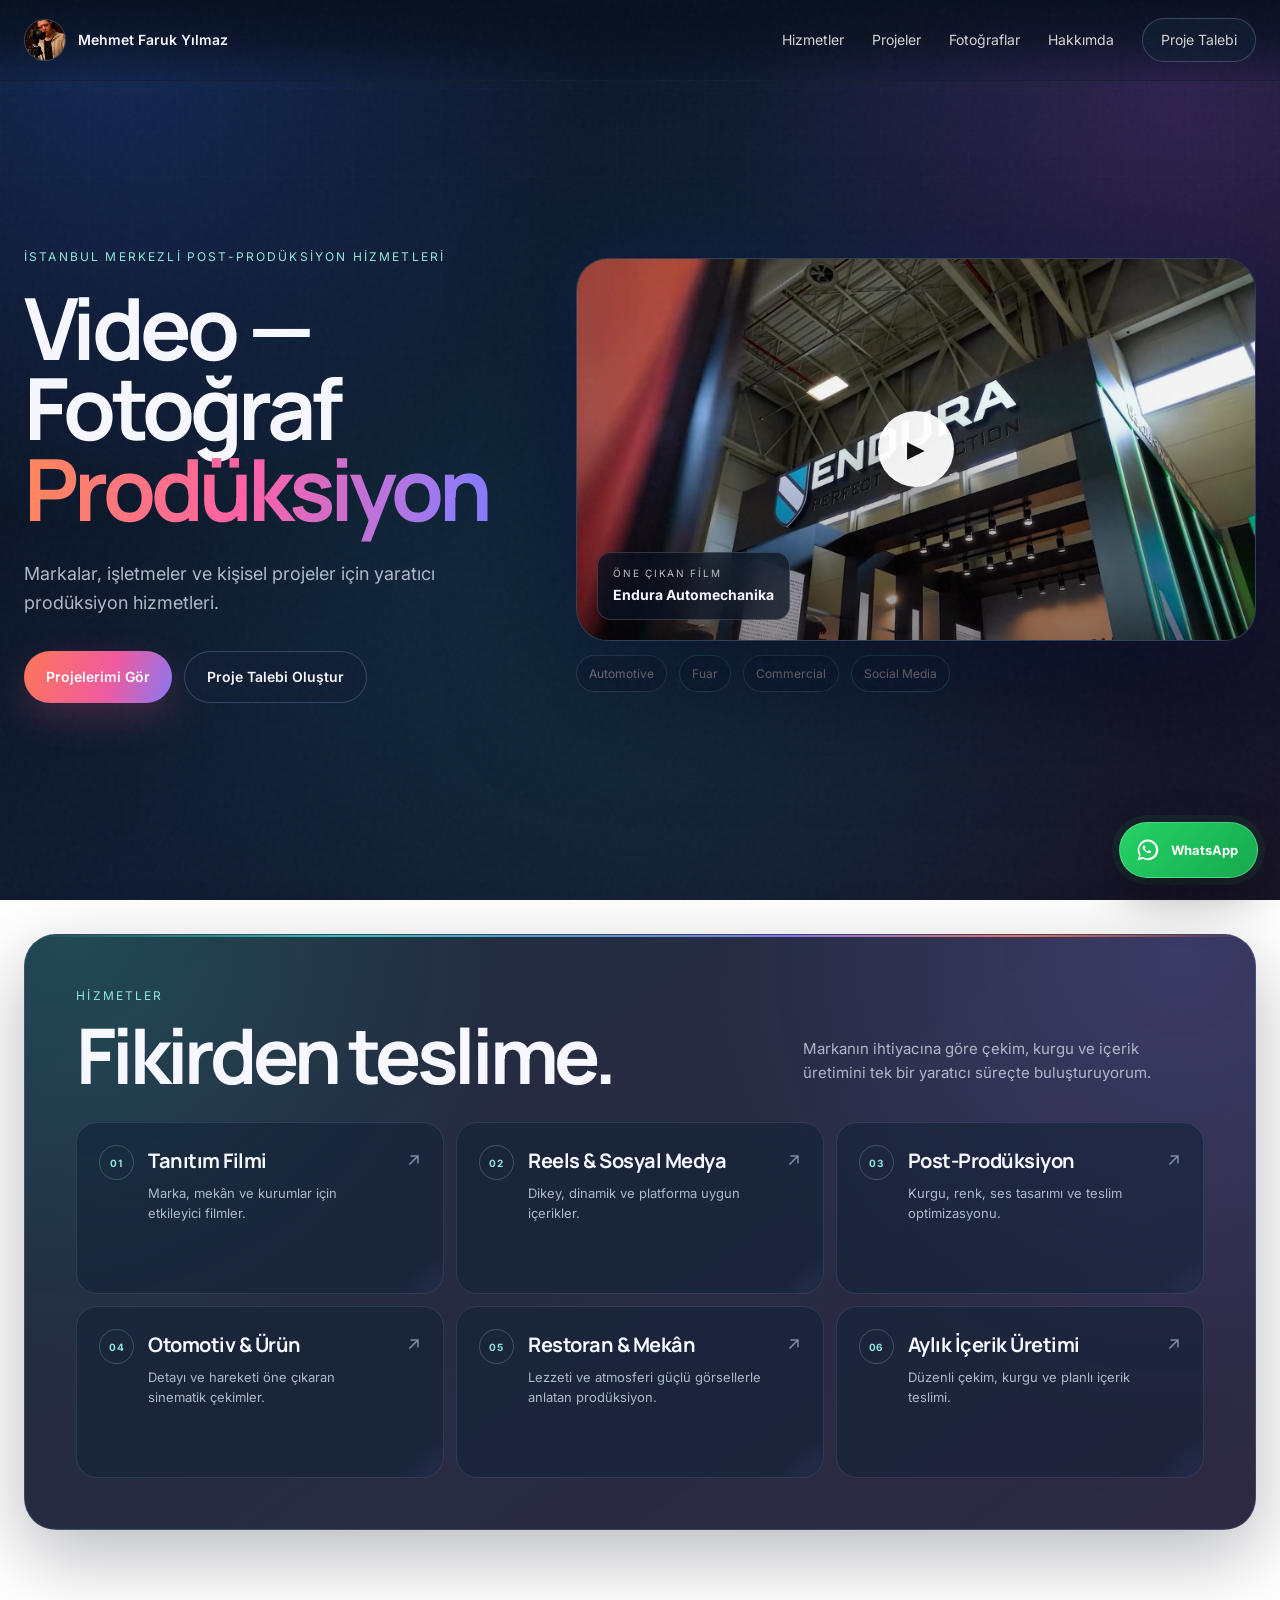
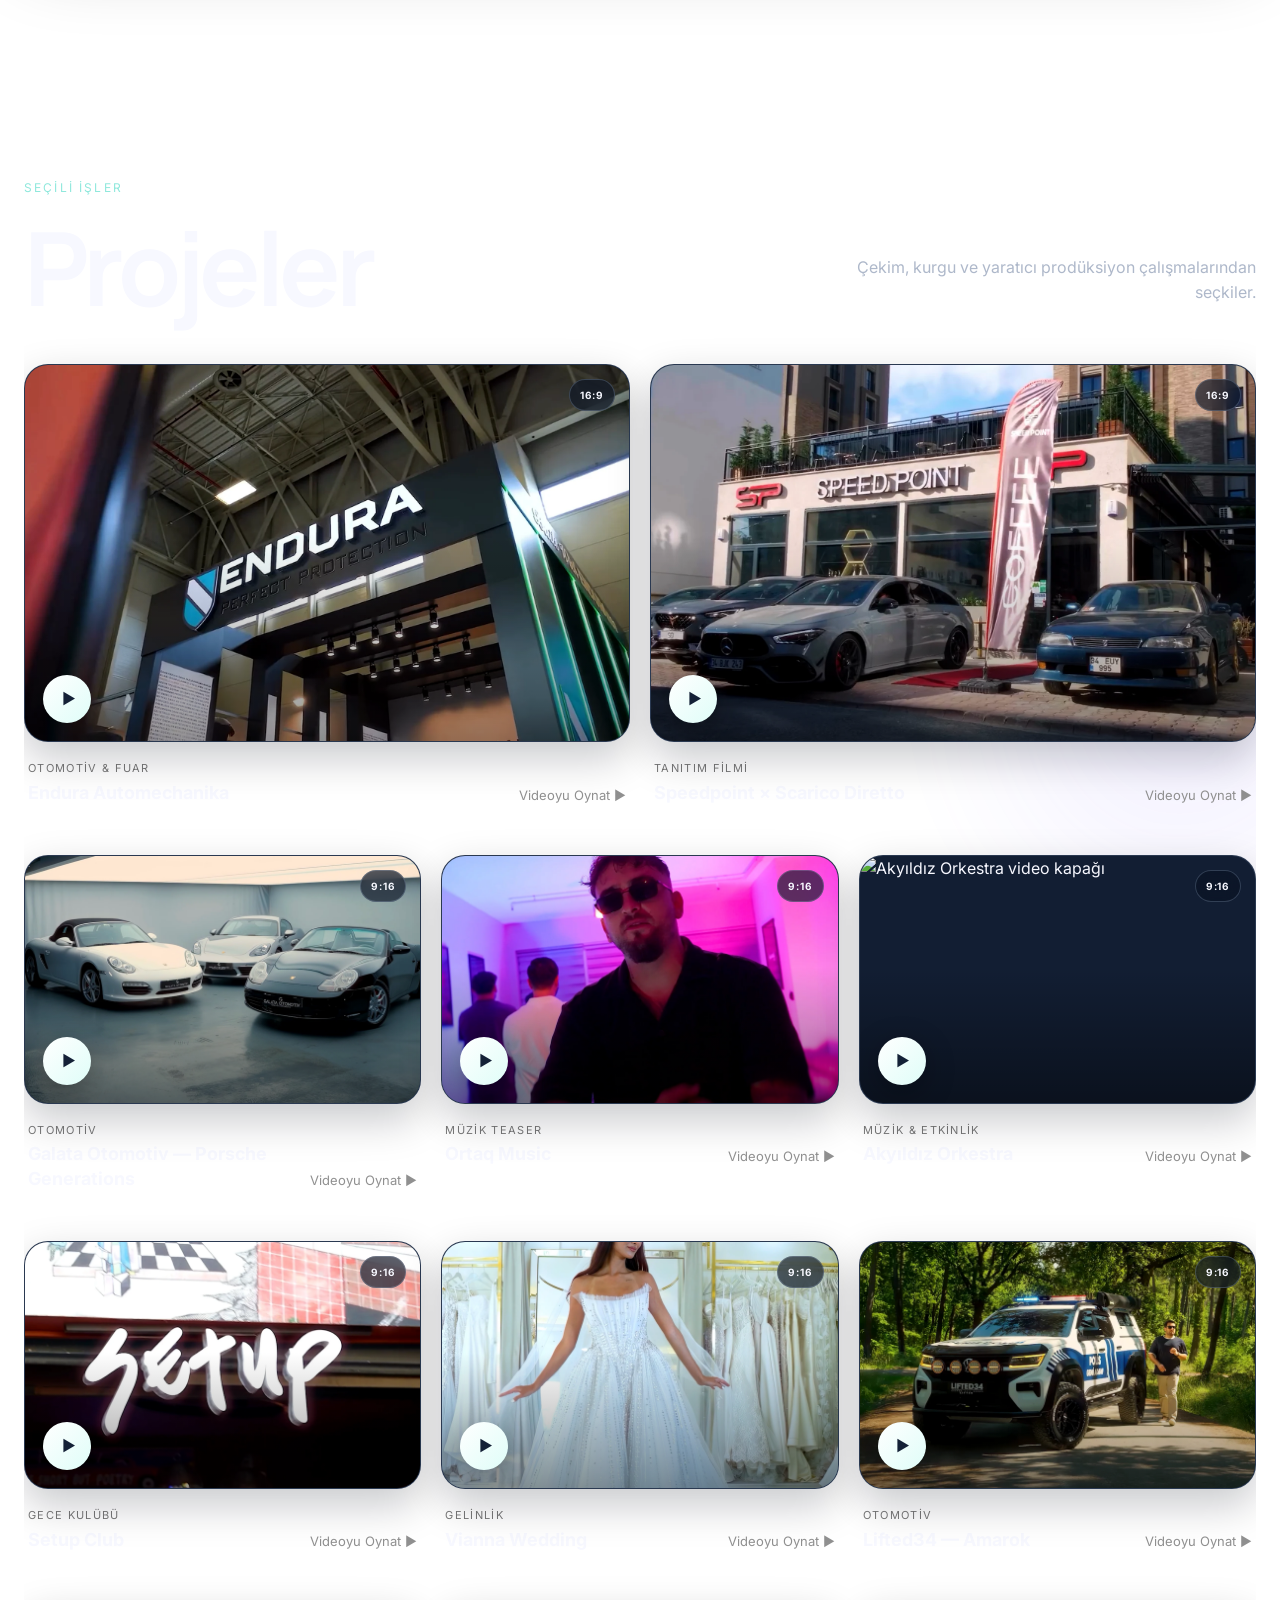
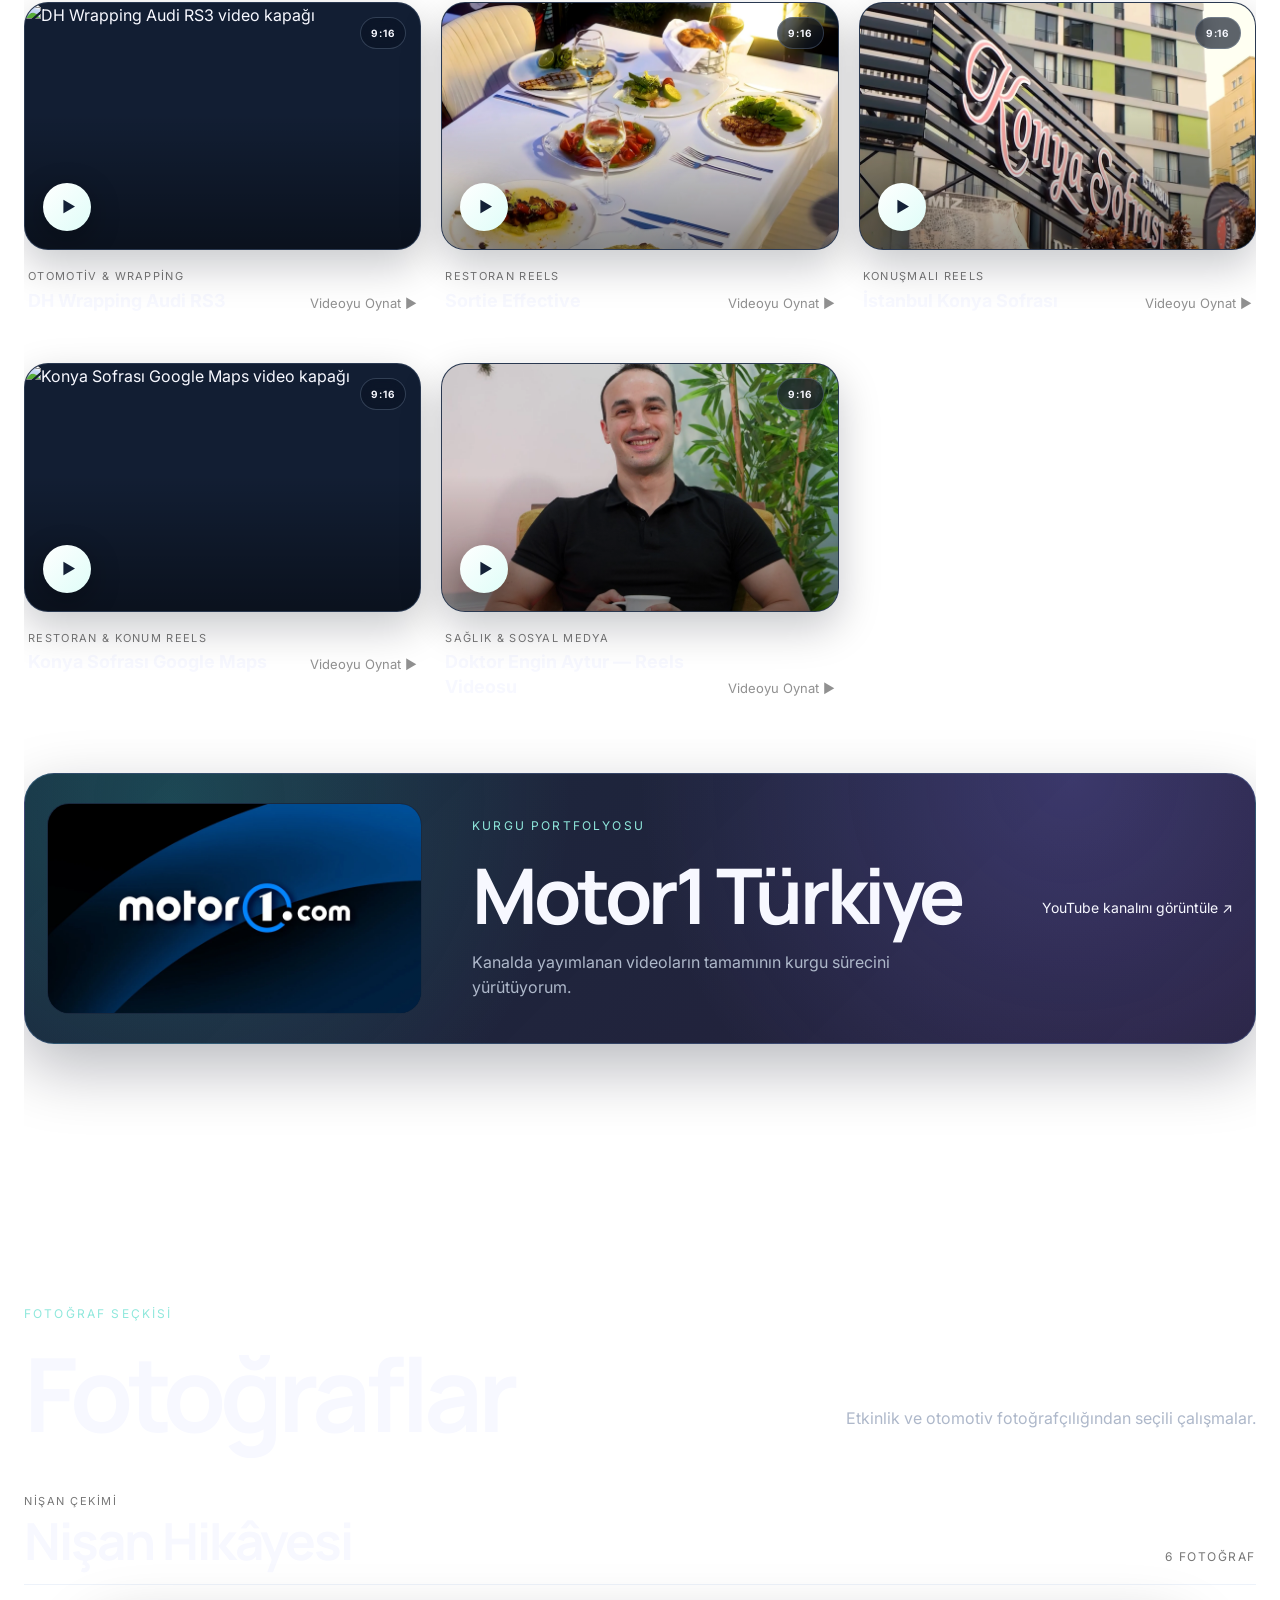
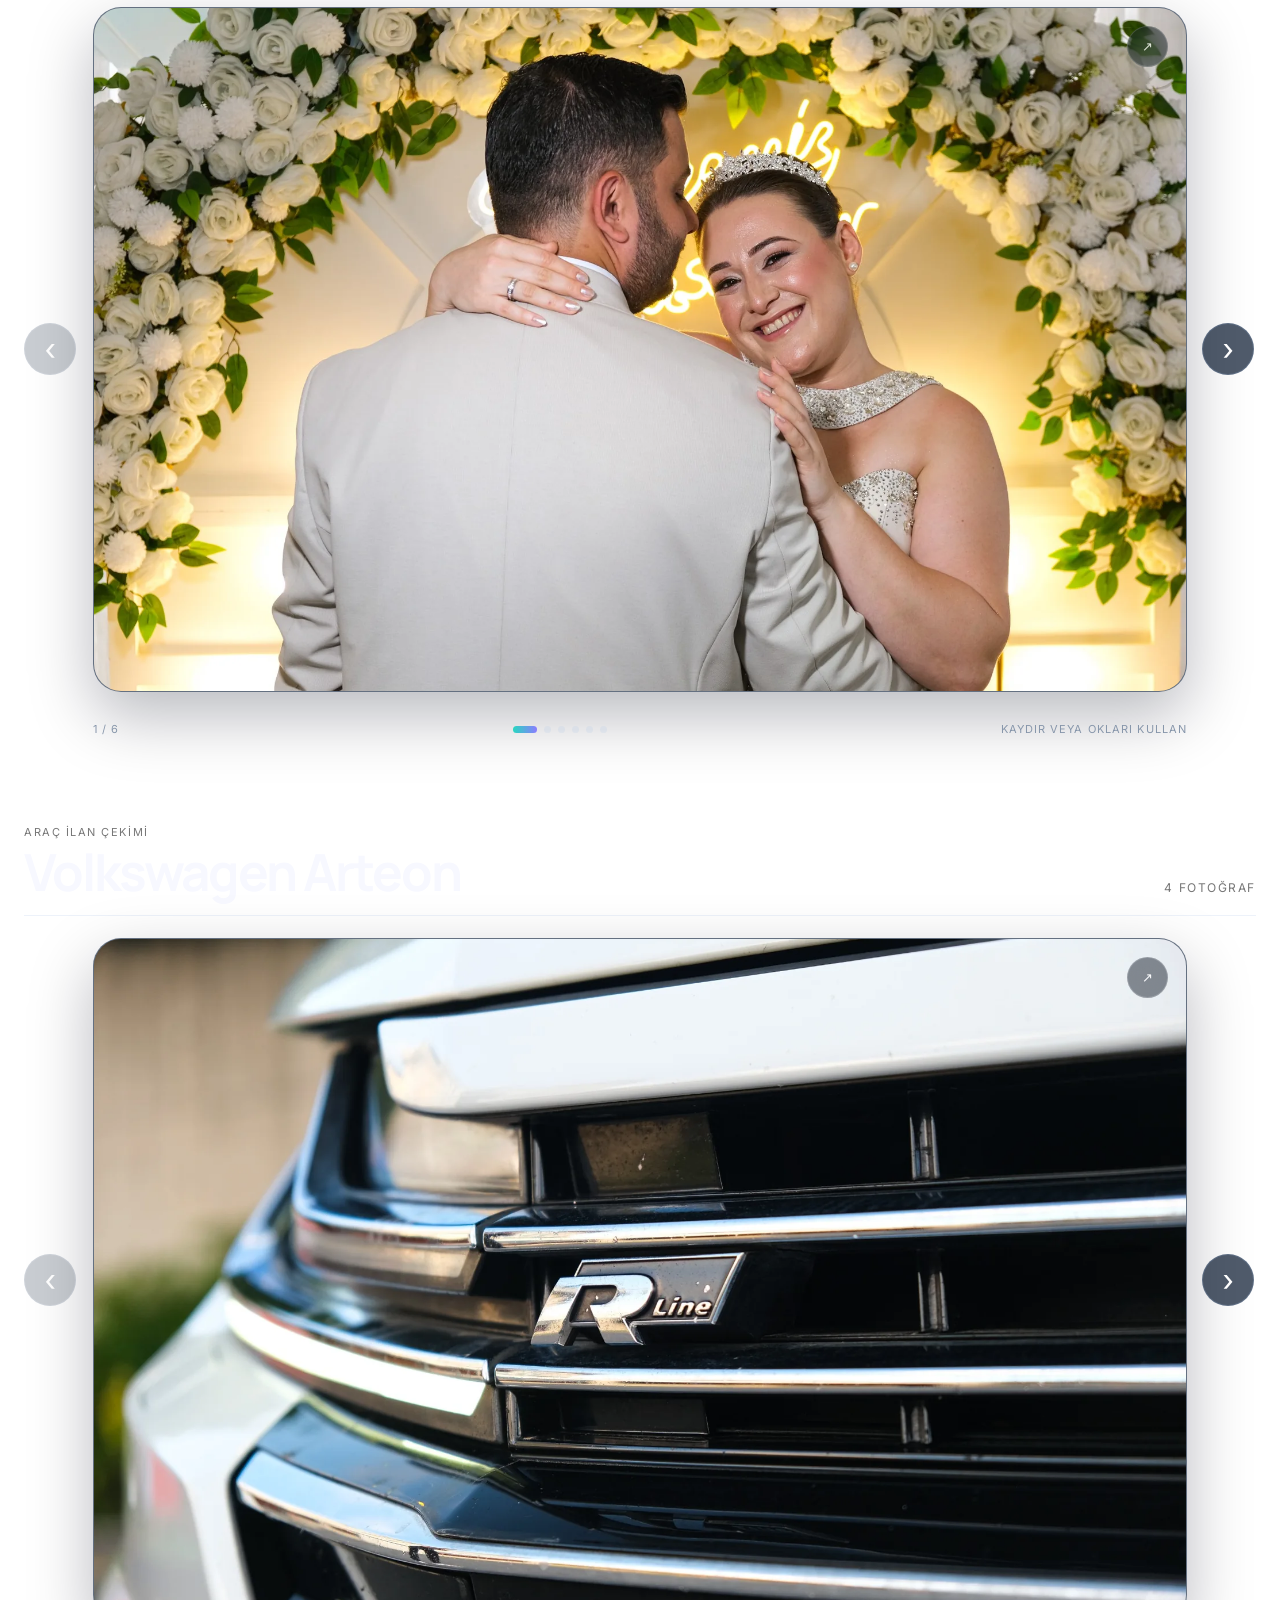
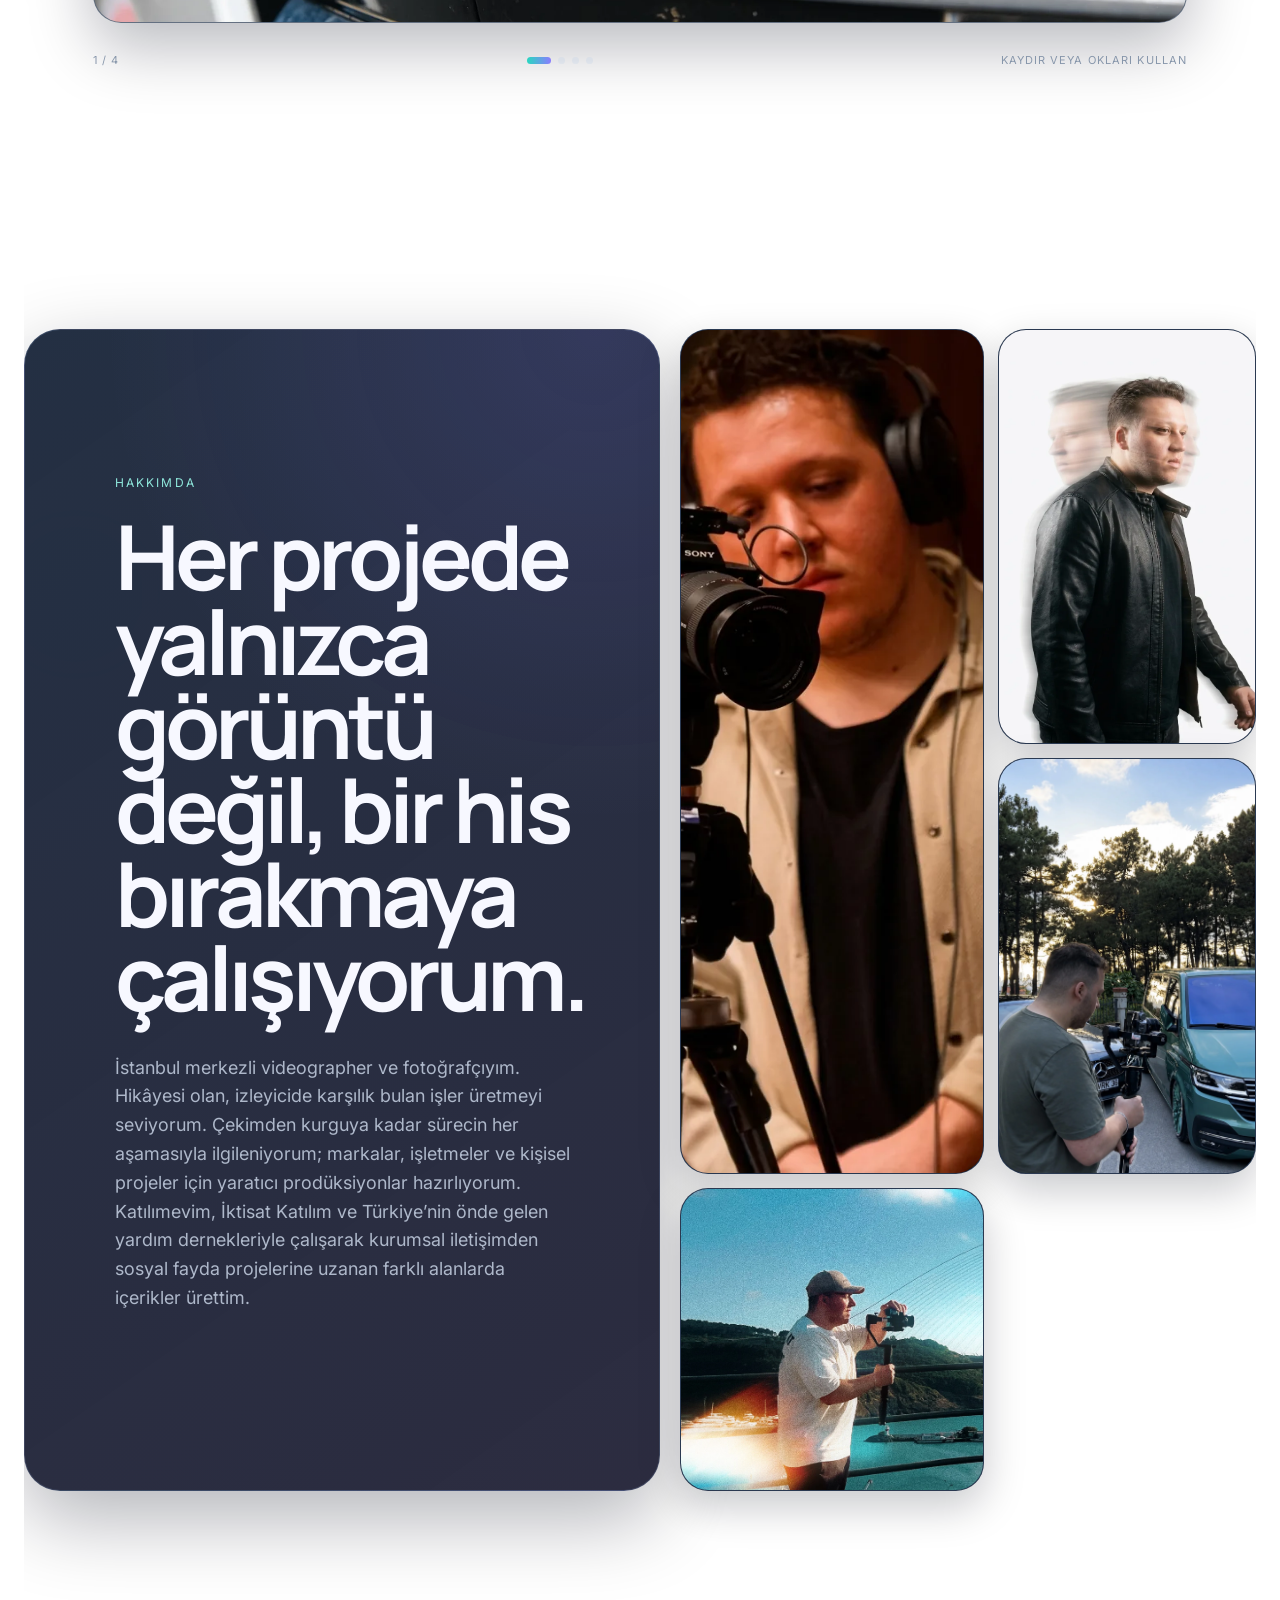
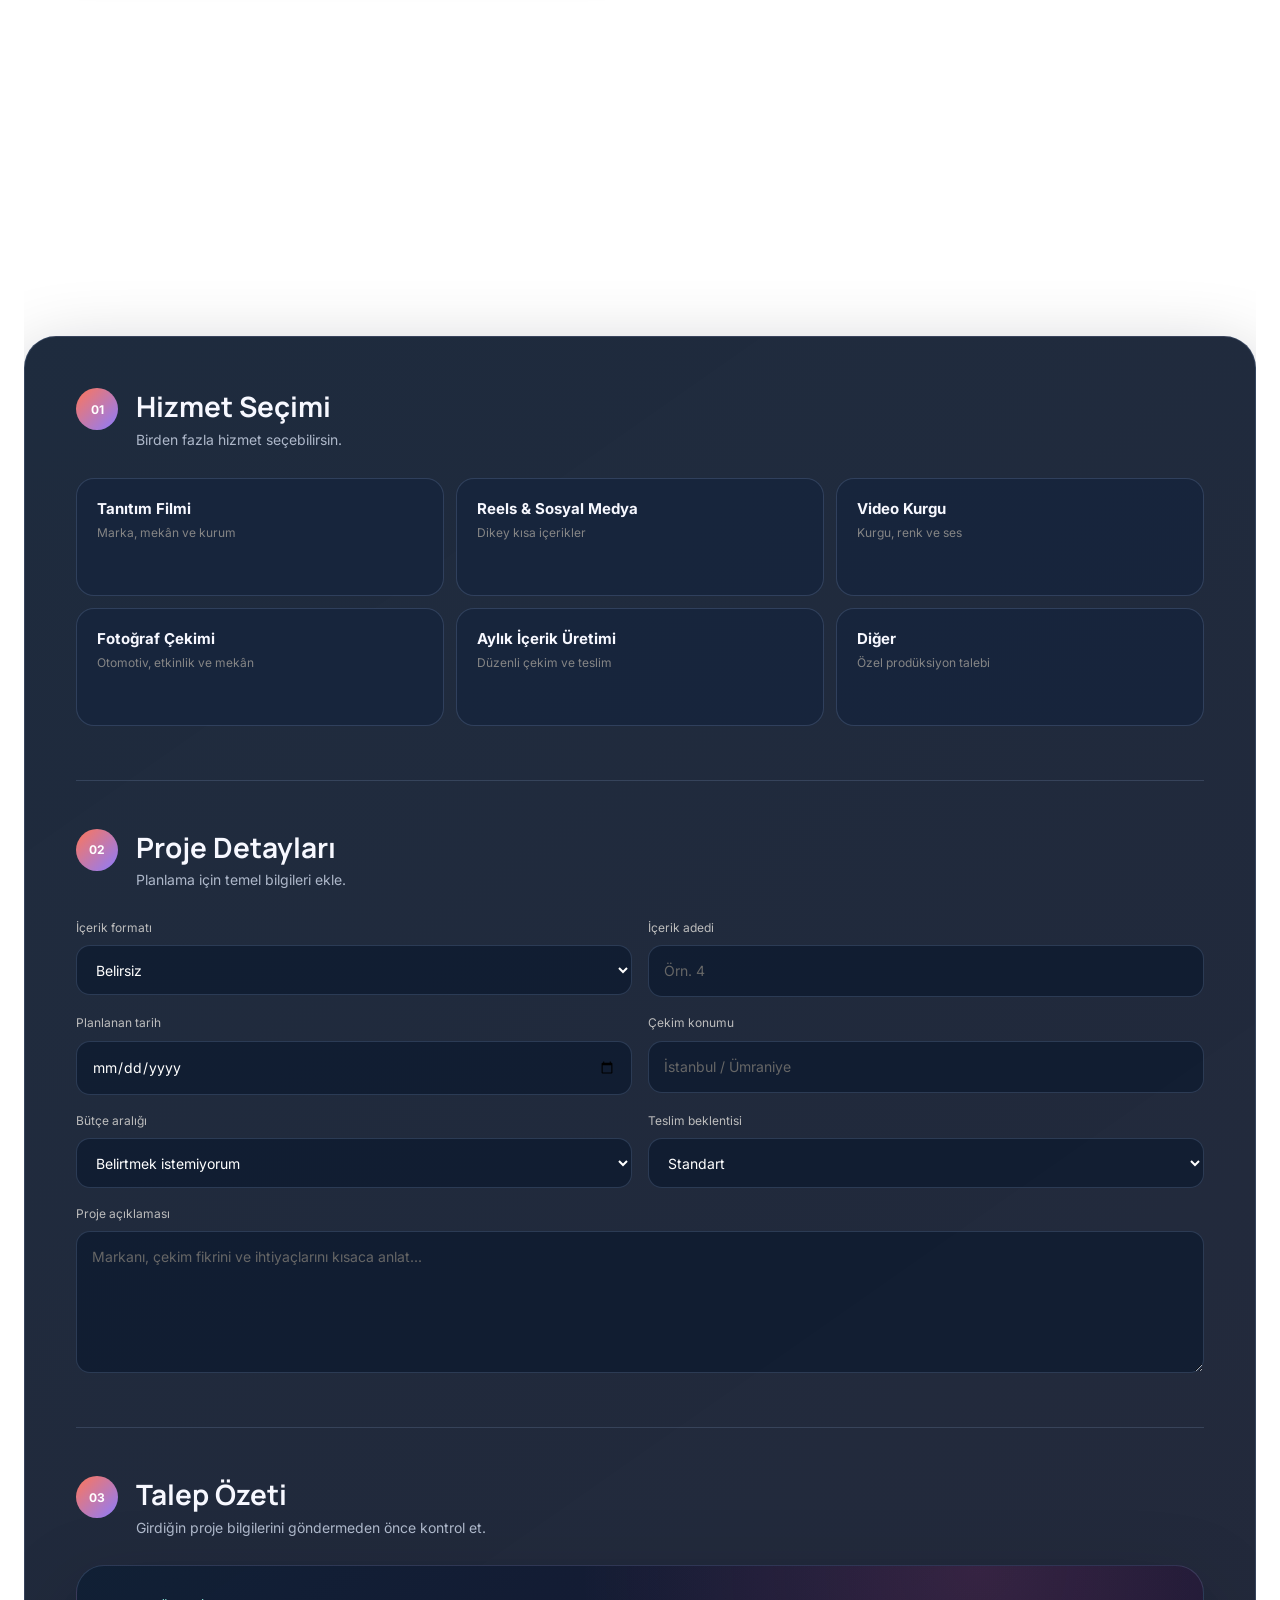
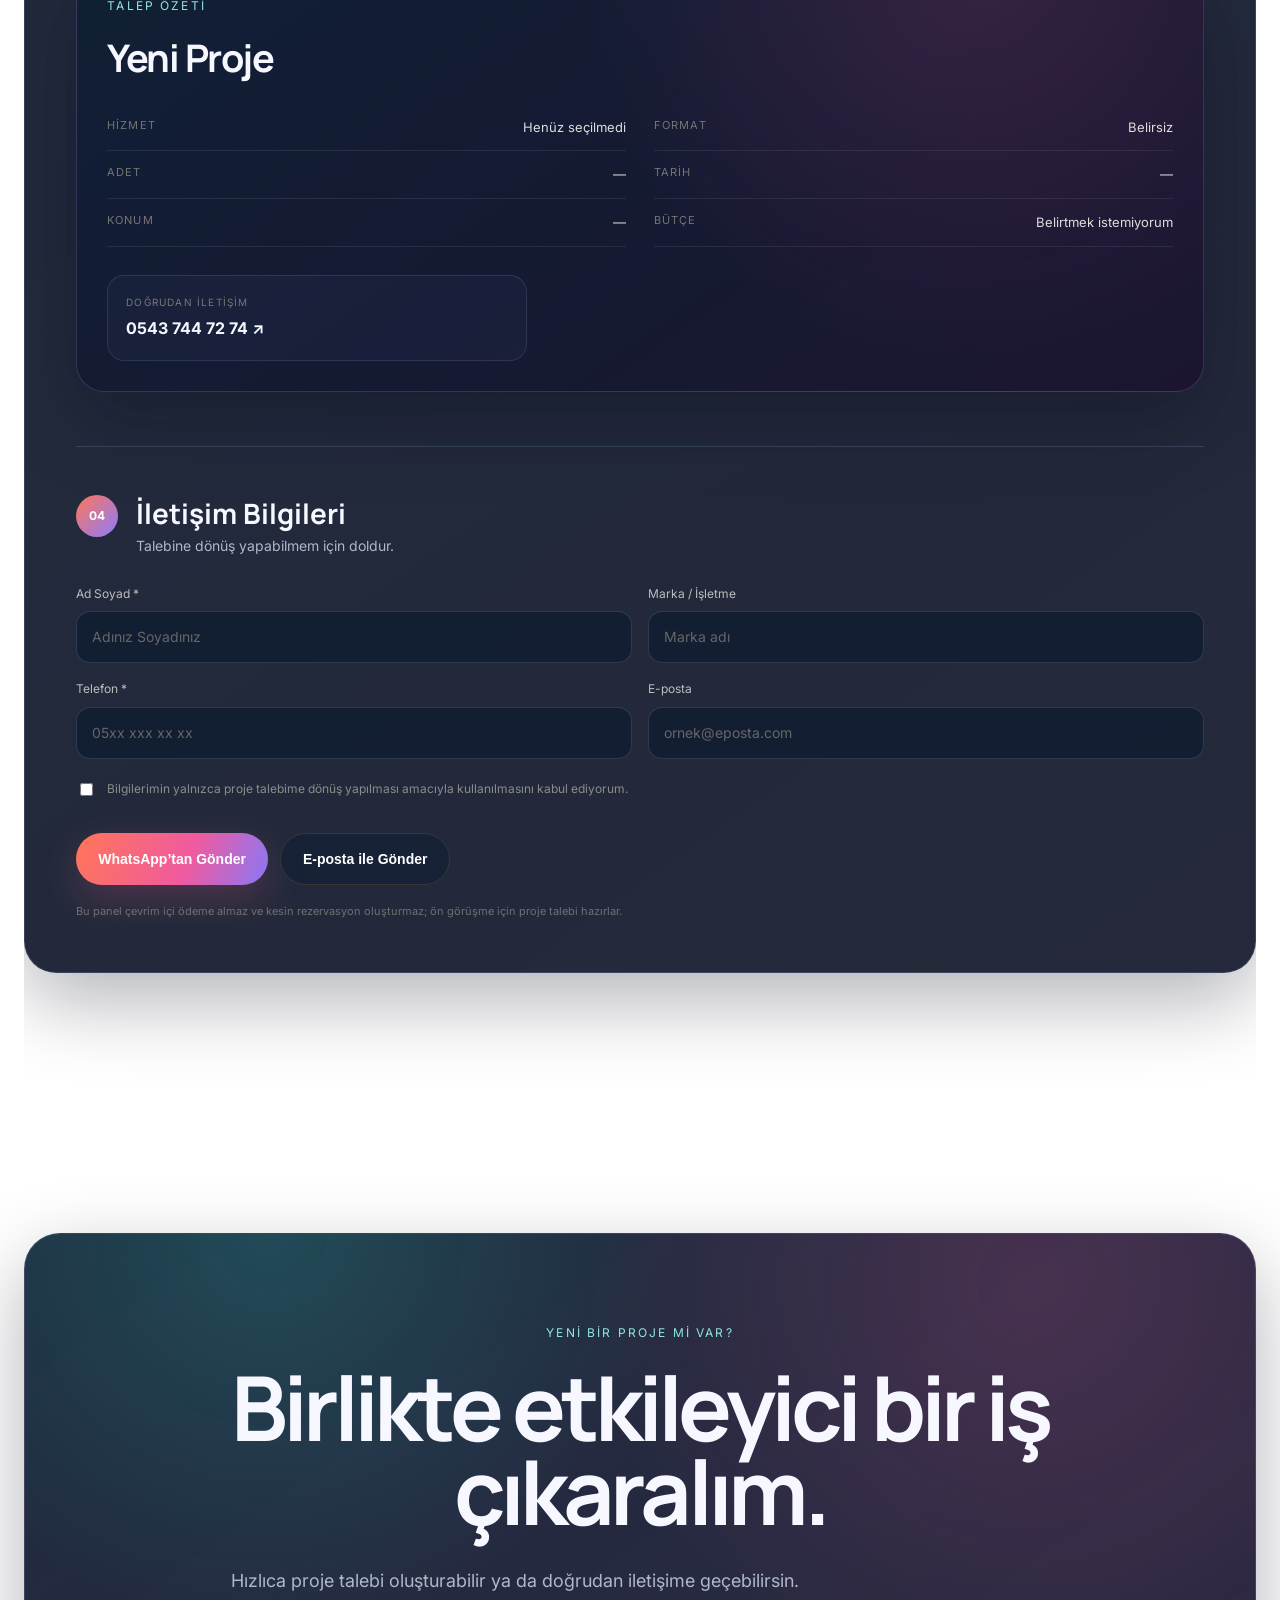
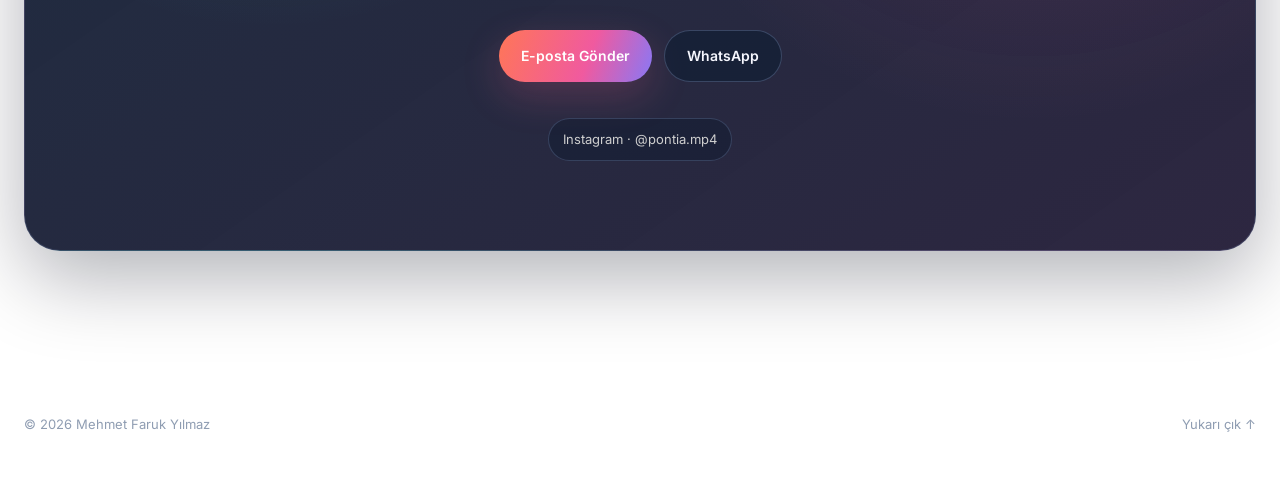
==== commit 5454cf71: "Add files via upload" ====
--- a/index.html
+++ b/index.html
@@ -111,7 +111,7 @@
 </article>
 <article aria-label="Akyıldız Orkestra videosunu oynat" class="project-card is-vertical reveal" data-video-id="9QBeemG-d0Y" data-video-title="Akyıldız Orkestra" id="project-akyildiz-orkestra" role="button" tabindex="0">
 <div class="project-art">
-<img alt="Akyıldız Orkestra video kapağı" loading="lazy" src="https://i.ytimg.com/vi/9QBeemG-d0Y/hqdefault.jpg"/>
+<img alt="Akyıldız Orkestra video kapağı" loading="lazy" src="assets/covers/akyildiz-orkestra-card.webp"/>
 <span aria-hidden="true" class="project-play">▶</span>
 <span class="format-badge">9:16</span>
 </div>
@@ -155,7 +155,7 @@
 </article>
 <article aria-label="DH Wrapping Audi RS3 videosunu oynat" class="project-card is-vertical reveal" data-video-id="QeyU9w3fMEU" data-video-title="DH Wrapping Audi RS3" id="project-dh-wrapping-audi-rs3" role="button" tabindex="0">
 <div class="project-art">
-<img alt="DH Wrapping Audi RS3 video kapağı" loading="lazy" src="https://i.ytimg.com/vi/QeyU9w3fMEU/hqdefault.jpg"/>
+<img alt="DH Wrapping Audi RS3 video kapağı" loading="lazy" src="assets/covers/dh-wrapping-audi-rs3-card.webp"/>
 <span aria-hidden="true" class="project-play">▶</span>
 <span class="format-badge">9:16</span>
 </div>
@@ -188,7 +188,7 @@
 </article>
 <article aria-label="Konya Sofrası Google Maps videosunu oynat" class="project-card is-vertical reveal" data-video-id="Erd9kKvGinE" data-video-title="Konya Sofrası Google Maps" id="project-konya-sofrasi-google-maps" role="button" tabindex="0">
 <div class="project-art">
-<img alt="Konya Sofrası Google Maps video kapağı" loading="lazy" src="https://i.ytimg.com/vi/Erd9kKvGinE/hqdefault.jpg"/>
+<img alt="Konya Sofrası Google Maps video kapağı" loading="lazy" src="assets/covers/konya-sofrasi-google-maps-card.webp"/>
 <span aria-hidden="true" class="project-play">▶</span>
 <span class="format-badge">9:16</span>
 </div>
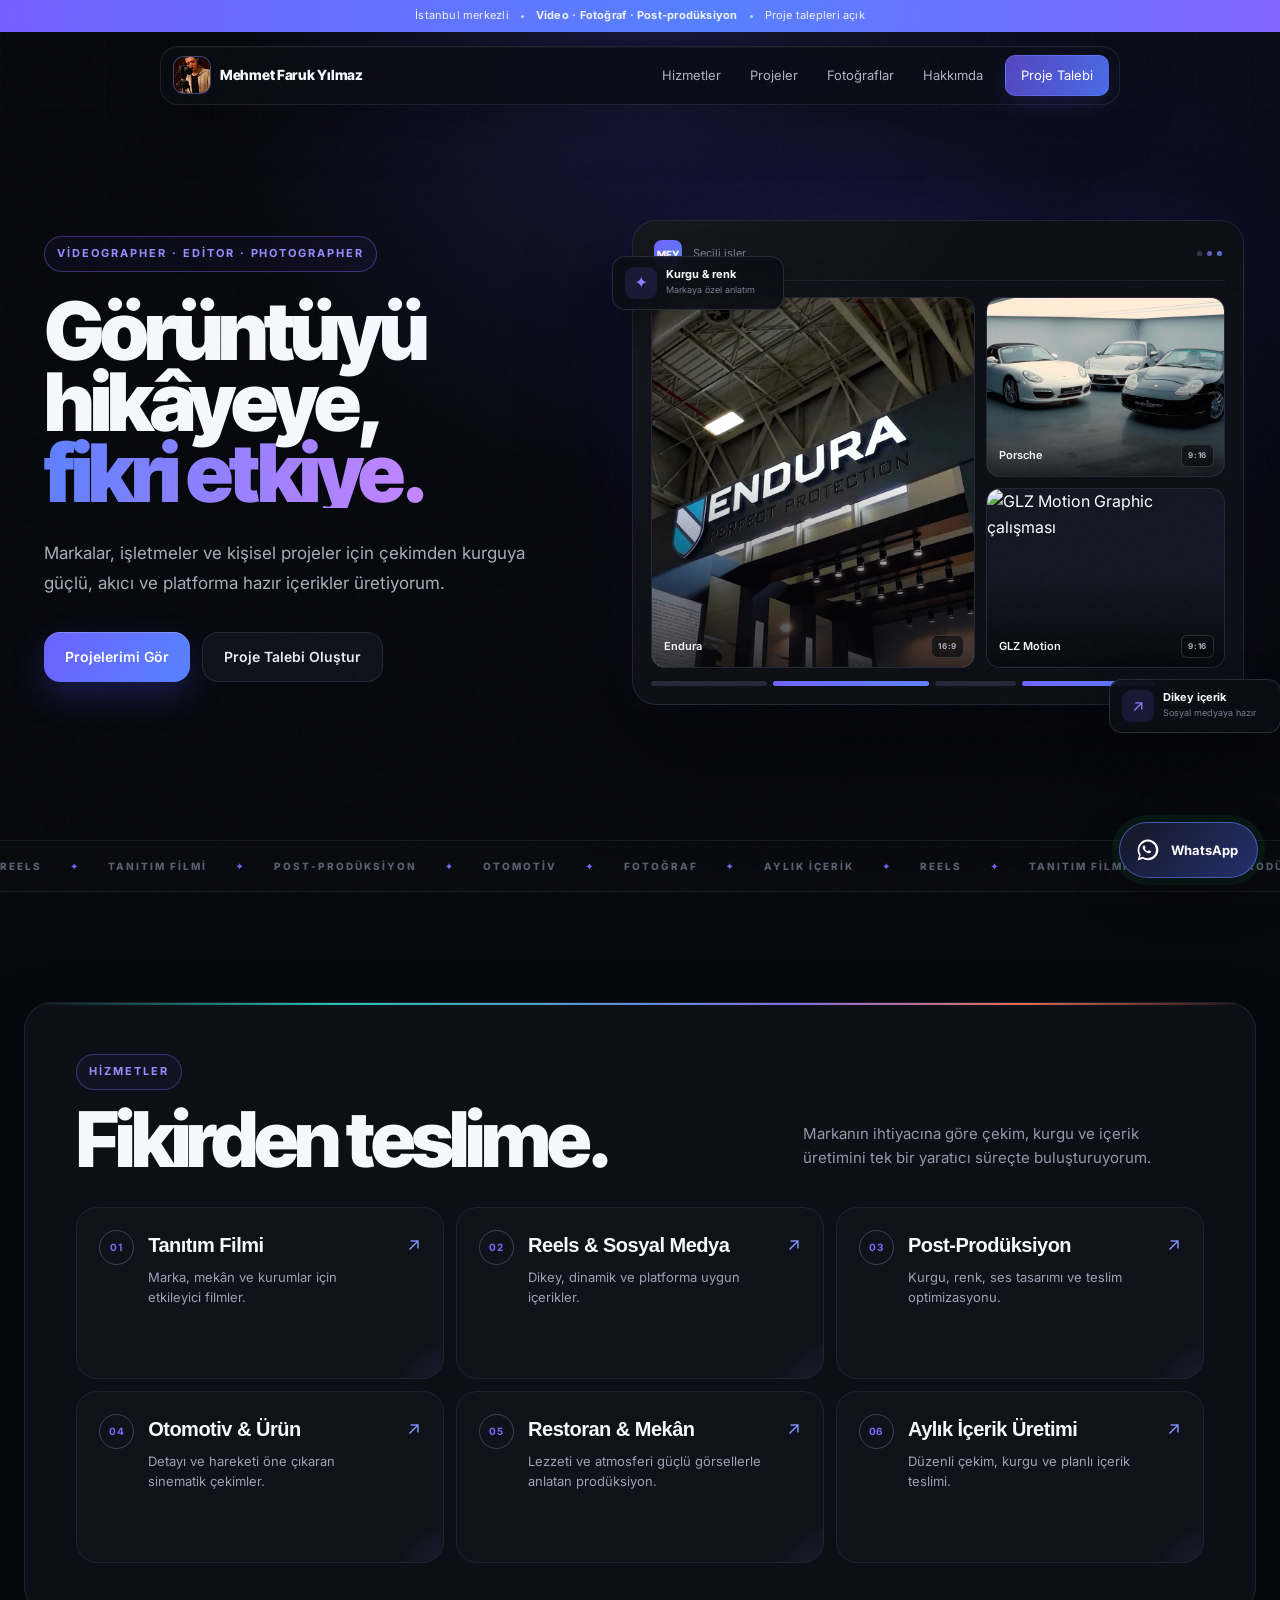
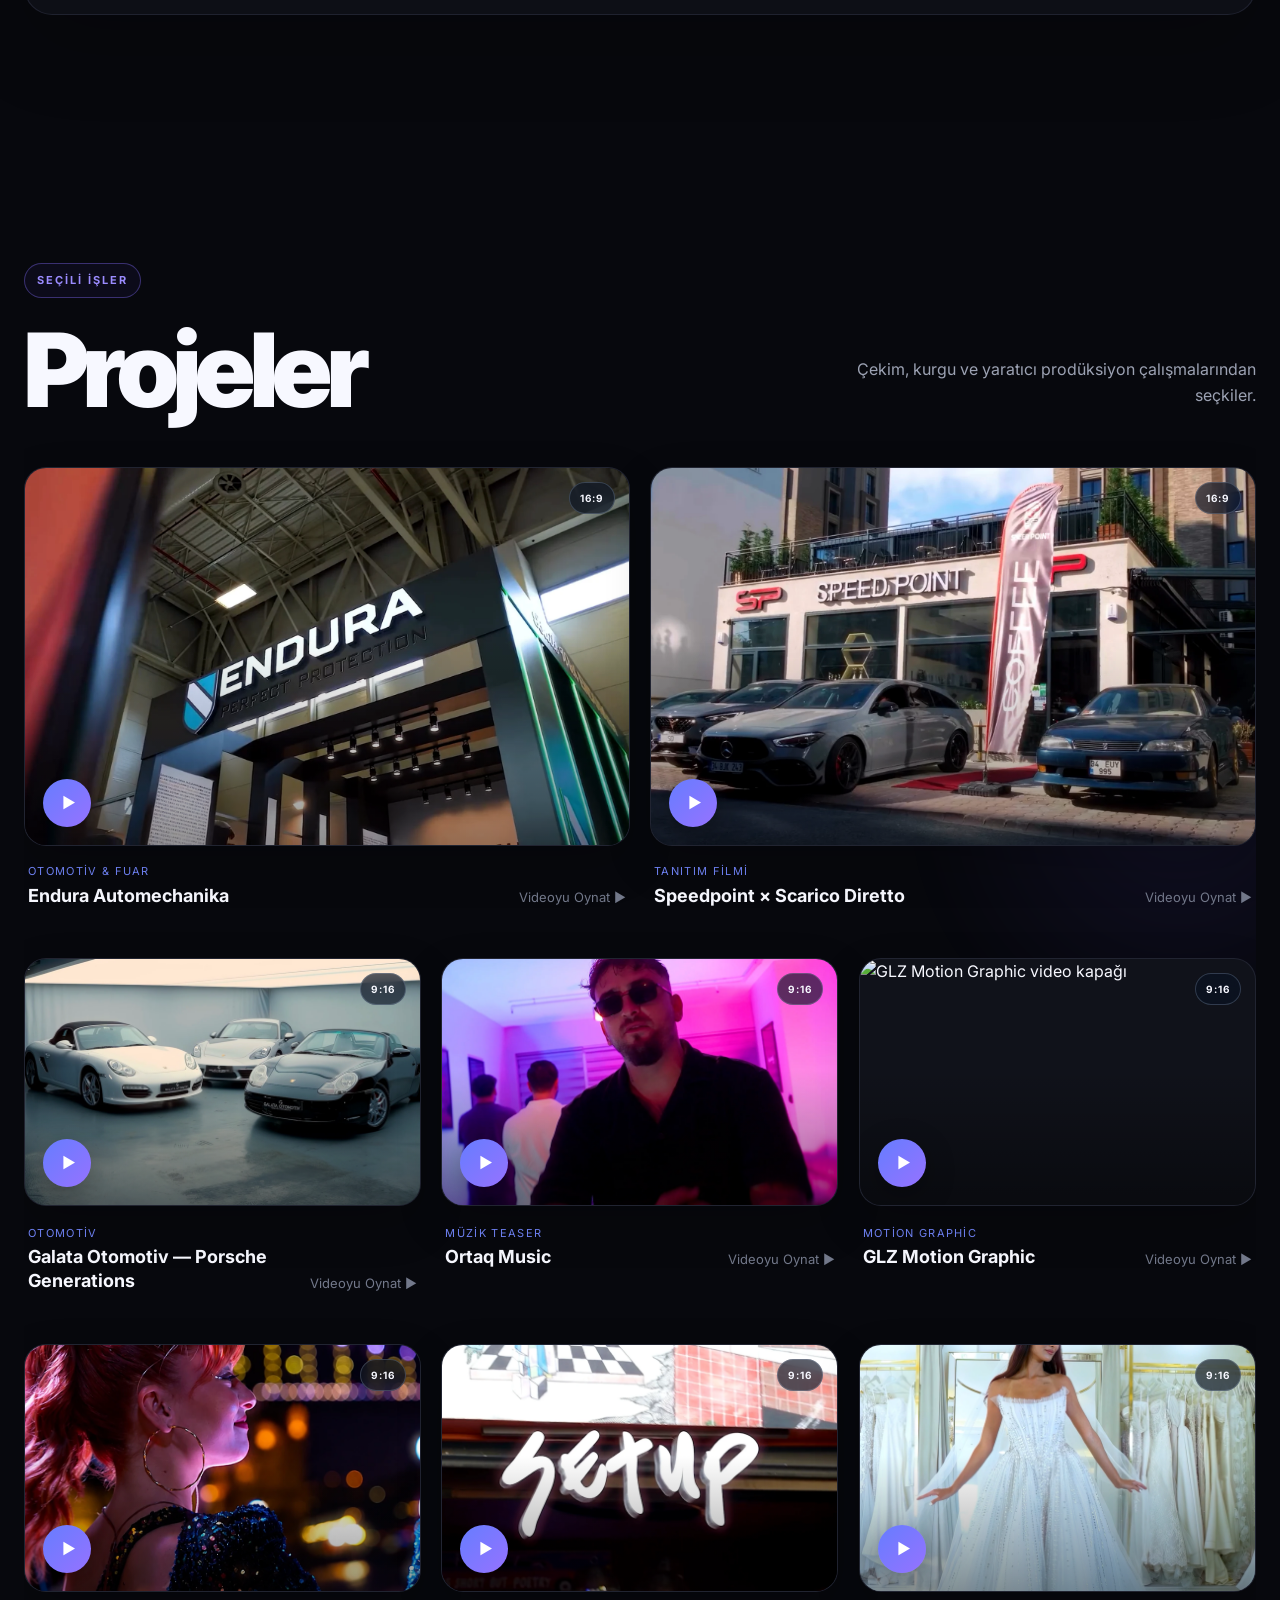
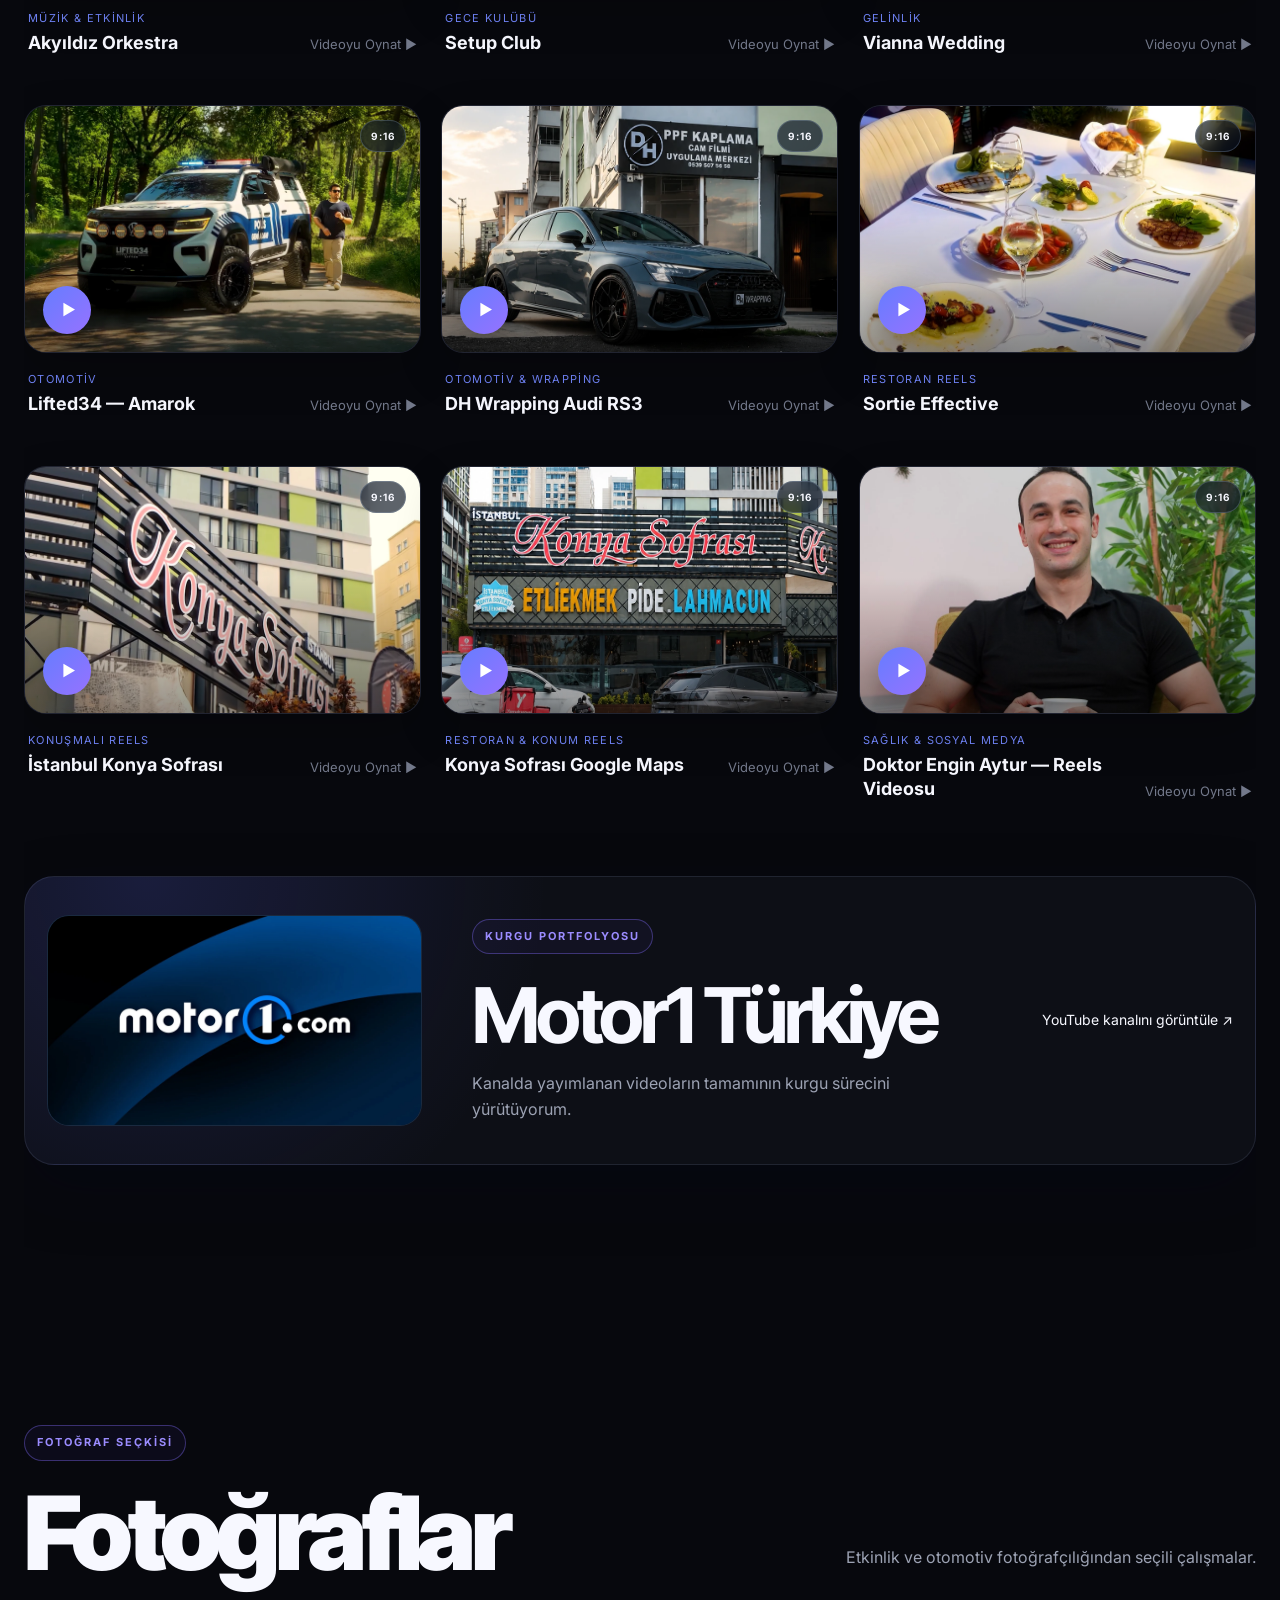
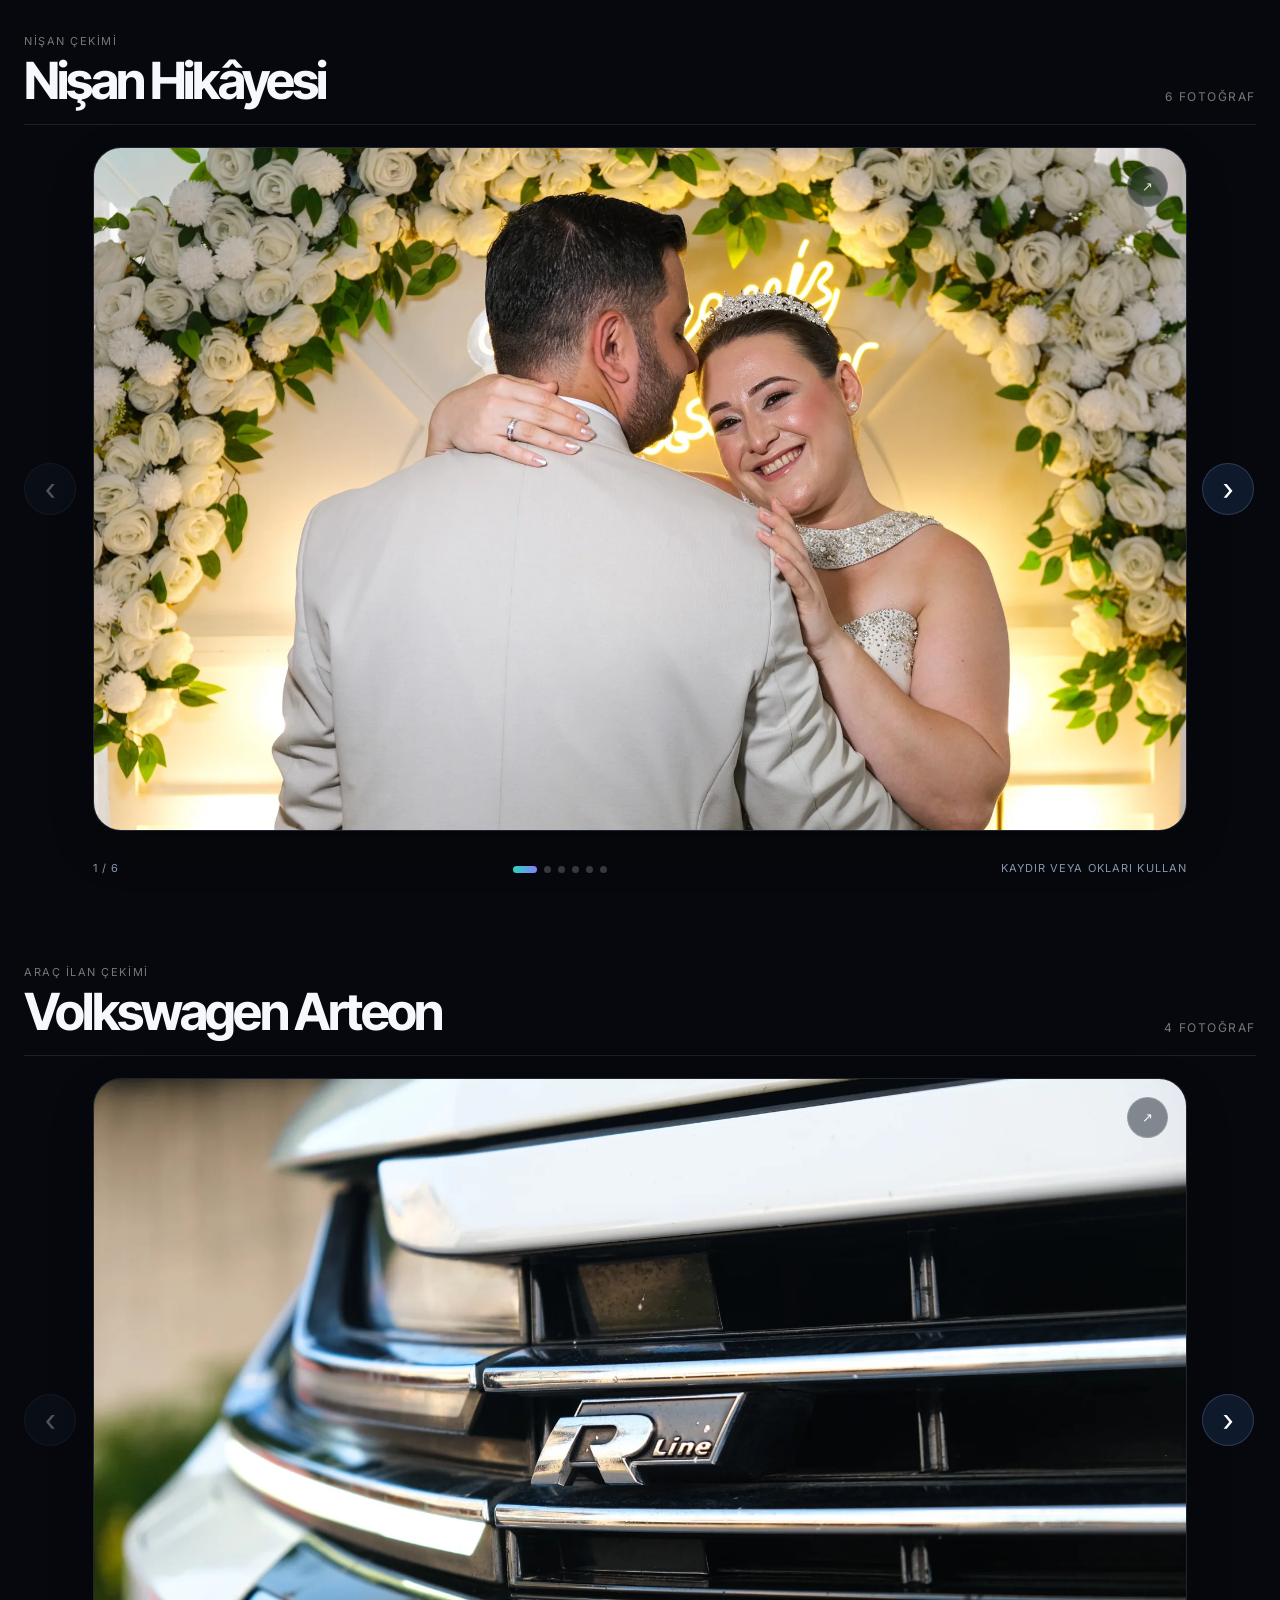
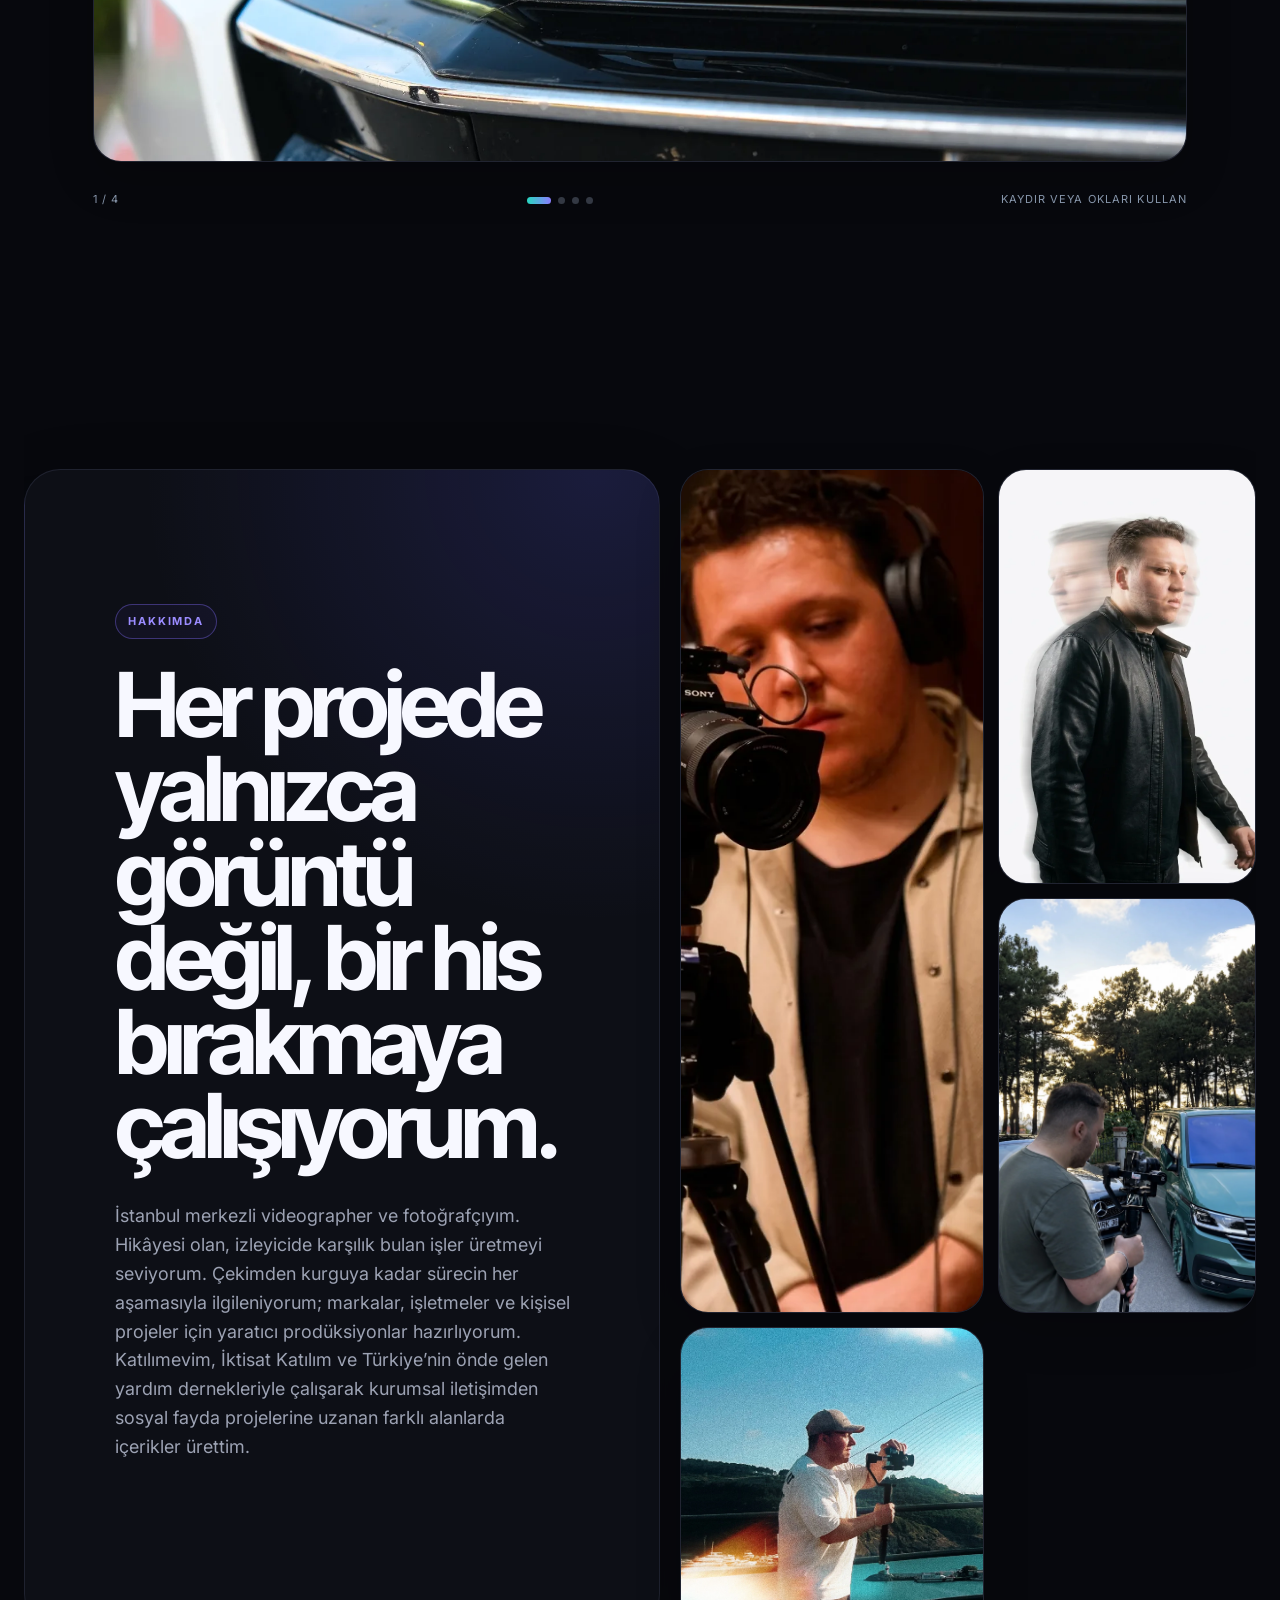
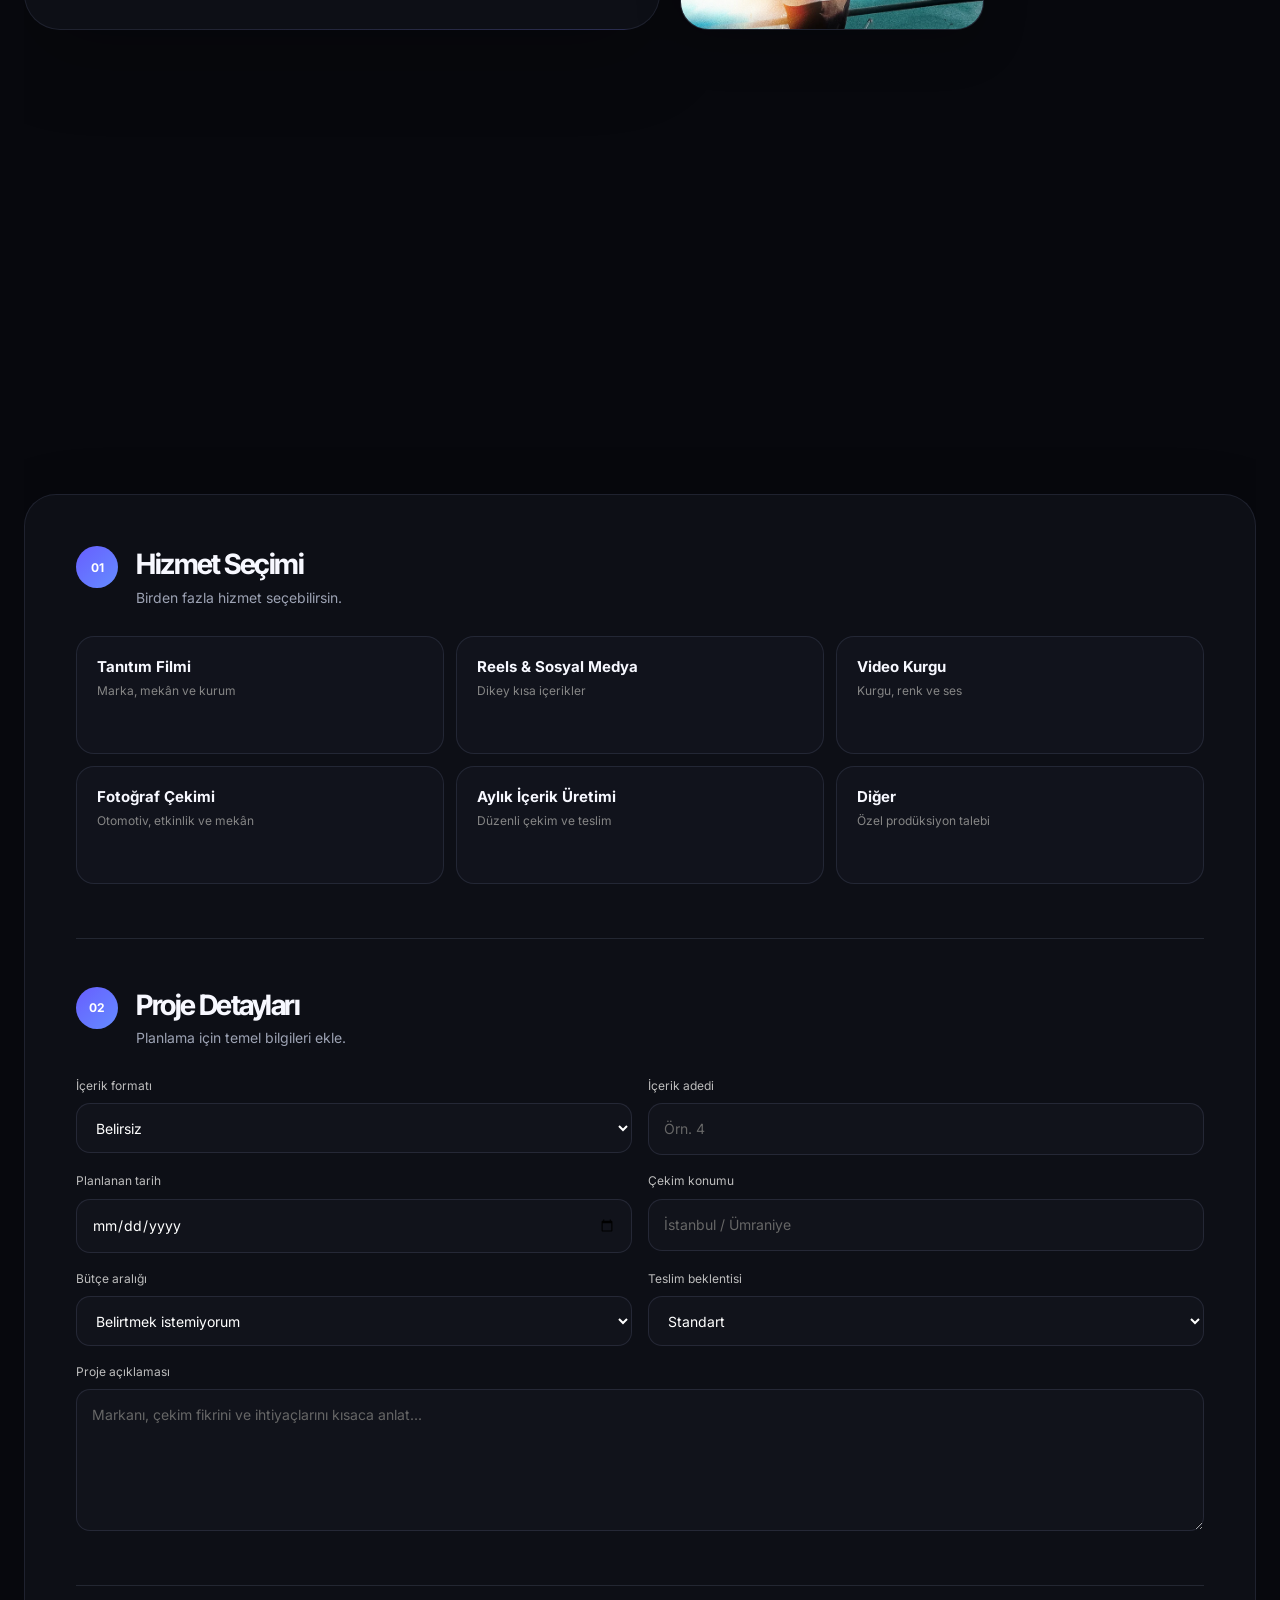
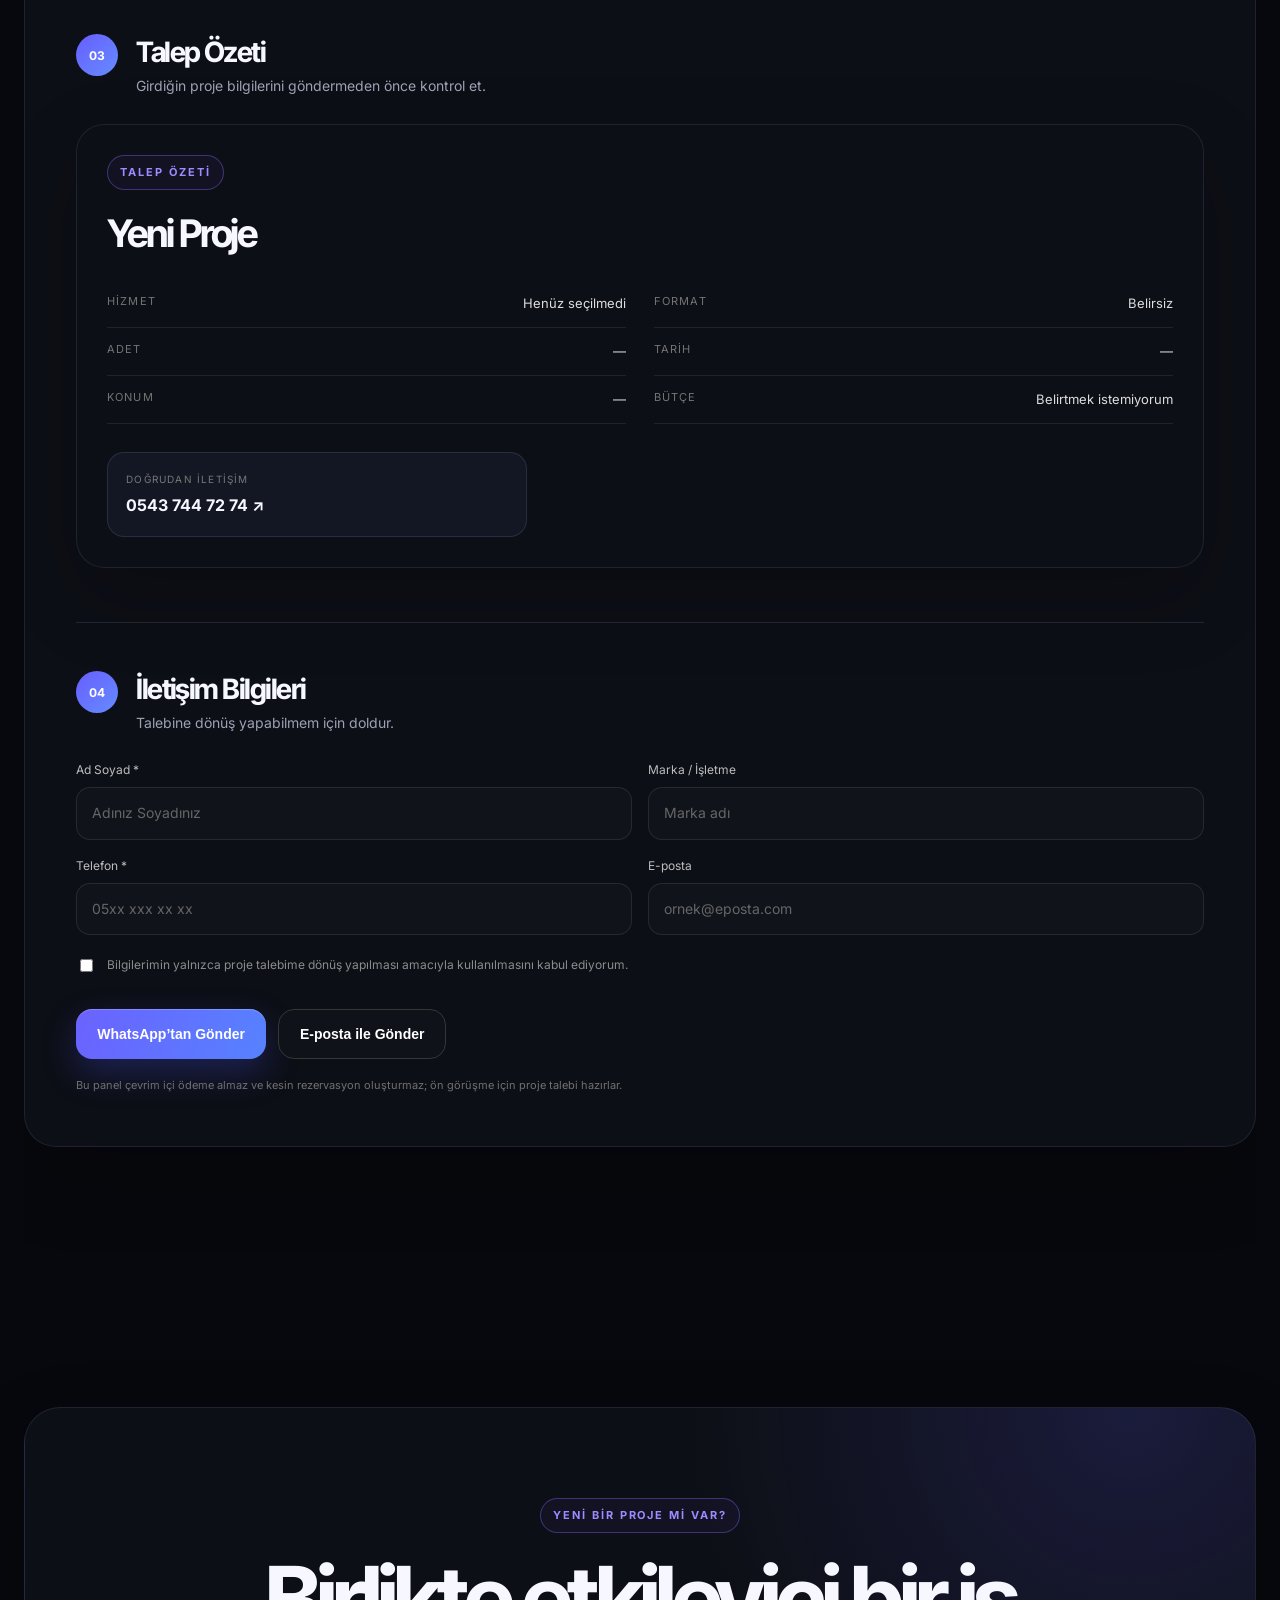
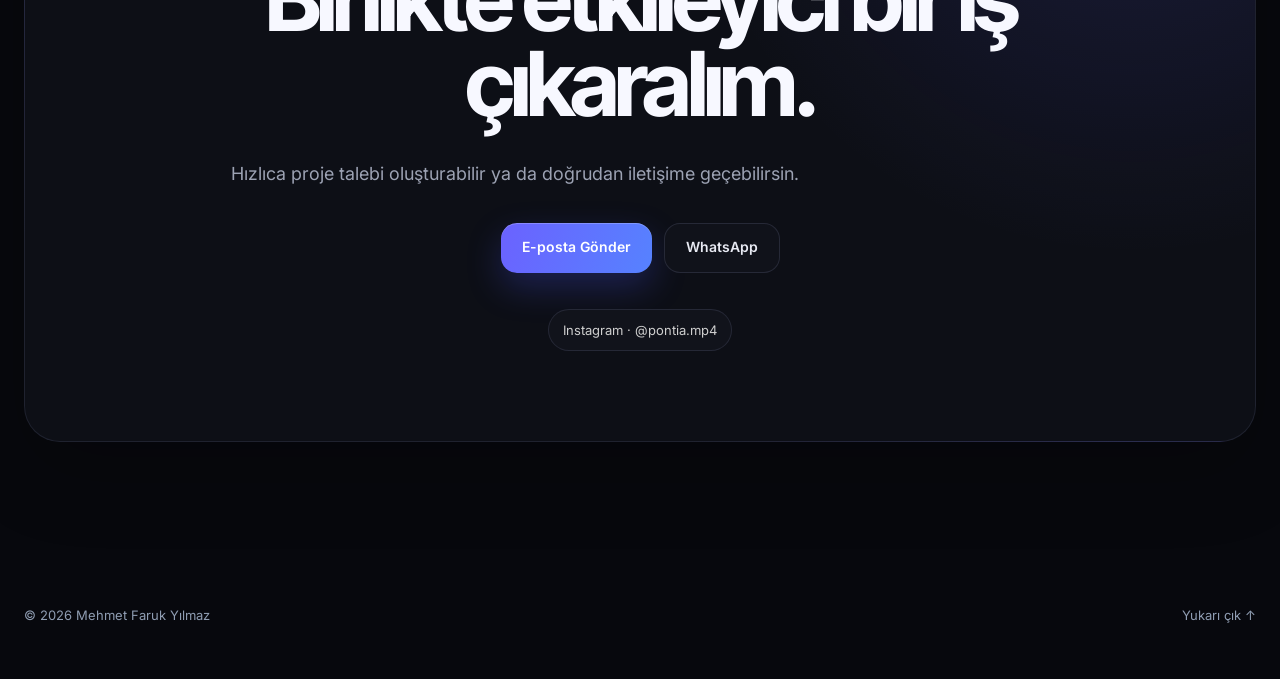
==== commit 2916bb9a: "Site güncellendi." ====
--- a/index.html
+++ b/index.html
@@ -8,11 +8,12 @@
 <title>Mehmet Faruk Yılmaz — Video &amp; Fotoğraf Prodüksiyon</title>
 <link href="https://fonts.googleapis.com" rel="preconnect"/>
 <link crossorigin="" href="https://fonts.gstatic.com" rel="preconnect"/>
-<link href="https://fonts.googleapis.com/css2?family=Inter:wght@400;500;600;700&amp;family=Manrope:wght@500;600;700;800&amp;display=swap" rel="stylesheet"/>
+<link href="https://fonts.googleapis.com/css2?family=Inter:wght@400;500;600;700&amp;family=Inter+Tight:wght@600;700;800;900&amp;display=swap" rel="stylesheet"/>
 <link href="assets/styles.css" rel="stylesheet"/>
-<meta content="#0b1220" name="theme-color"/><link href="assets/branding/favicon-32.png" rel="icon" sizes="32x32" type="image/png"/><link href="assets/branding/apple-touch-icon.png" rel="apple-touch-icon" sizes="180x180"/><link href="site.webmanifest" rel="manifest"/><meta content="website" property="og:type"/><meta content="tr_TR" property="og:locale"/><meta content="Mehmet Faruk Yılmaz — Video &amp; Fotoğraf Prodüksiyon" property="og:title"/><meta content="Markalar, işletmeler ve kişisel projeler için yaratıcı prodüksiyon hizmetleri." property="og:description"/><meta content="/assets/branding/social-preview.jpg" property="og:image"/><meta content="1200" property="og:image:width"/><meta content="630" property="og:image:height"/><meta content="summary_large_image" name="twitter:card"/><meta content="Mehmet Faruk Yılmaz — Video &amp; Fotoğraf Prodüksiyon" name="twitter:title"/><meta content="Markalar, işletmeler ve kişisel projeler için yaratıcı prodüksiyon hizmetleri." name="twitter:description"/><meta content="/assets/branding/social-preview.jpg" name="twitter:image"/></head>
+<meta content="#07080d" name="theme-color"/><link href="assets/branding/favicon-32.png" rel="icon" sizes="32x32" type="image/png"/><link href="assets/branding/apple-touch-icon.png" rel="apple-touch-icon" sizes="180x180"/><link href="site.webmanifest" rel="manifest"/><meta content="website" property="og:type"/><meta content="tr_TR" property="og:locale"/><meta content="Mehmet Faruk Yılmaz — Video &amp; Fotoğraf Prodüksiyon" property="og:title"/><meta content="Markalar, işletmeler ve kişisel projeler için yaratıcı prodüksiyon hizmetleri." property="og:description"/><meta content="/assets/branding/social-preview.jpg" property="og:image"/><meta content="1200" property="og:image:width"/><meta content="630" property="og:image:height"/><meta content="summary_large_image" name="twitter:card"/><meta content="Mehmet Faruk Yılmaz — Video &amp; Fotoğraf Prodüksiyon" name="twitter:title"/><meta content="Markalar, işletmeler ve kişisel projeler için yaratıcı prodüksiyon hizmetleri." name="twitter:description"/><meta content="/assets/branding/social-preview.jpg" name="twitter:image"/></head>
 <body>
 <div aria-hidden="true" class="noise"></div>
+<div class="announcement-bar"><span>İstanbul merkezli</span><i></i><strong>Video · Fotoğraf · Post-prodüksiyon</strong><i></i><span>Proje talepleri açık</span></div>
 <header class="site-header">
 <a aria-label="Hakkımda bölümüne git" class="brand" href="#about">
 <span class="brand-mark"><img alt="Mehmet Faruk Yılmaz" src="assets/branding/mehmet-avatar.webp"/></span>
@@ -24,23 +25,30 @@
 <main id="top">
 <section class="hero section-shell">
 <div class="hero-copy reveal">
-<p class="eyebrow">İstanbul merkezli post-prodüksiyon hizmetleri</p>
-<h1>Video — Fotoğraf<br/><span>Prodüksiyon</span></h1>
-<p class="hero-text">Markalar, işletmeler ve kişisel projeler için yaratıcı prodüksiyon hizmetleri.</p>
+<p class="eyebrow">Videographer · Editor · Photographer</p>
+<h1>Görüntüyü<br/>hikâyeye, <span>fikri etkiye.</span></h1>
+<p class="hero-text">Markalar, işletmeler ve kişisel projeler için çekimden kurguya güçlü, akıcı ve platforma hazır içerikler üretiyorum.</p>
 <div class="hero-actions">
 <a class="button button-primary" href="#projects">Projelerimi Gör</a>
 <a class="button button-secondary" href="#order">Proje Talebi Oluştur</a>
 </div>
 </div>
-<div aria-label="Öne çıkan video" class="hero-visual reveal">
-<div class="video-frame video-poster-frame" data-video-id="QjTY3efwC0g" data-video-title="Endura Automechanika">
-<img alt="Endura Automechanika video kapağı" class="video-cover" loading="eager" src="assets/covers/endura-poster.webp"/><button aria-label="Endura Automechanika videosunu oynat" class="hero-play-button" type="button">▶</button><div class="video-label"><span>Öne Çıkan Film</span><strong>Endura Automechanika</strong></div>
-</div>
-<div class="hero-meta">
-<span>Automotive</span><span>Fuar</span><span>Commercial</span><span>Social Media</span>
-</div>
-</div>
-</section><section class="services section-shell" id="services">
+<div aria-label="Seçili çalışmalar" class="hero-showcase reveal">
+<div class="showcase-window">
+<div class="showcase-toolbar"><span class="showcase-logo">MFY</span><span>Seçili işler</span><div class="window-dots"><i></i><i></i><i></i></div></div>
+<div class="showcase-grid">
+<a class="showcase-tile showcase-wide" href="#project-endura-automechanika"><img alt="Endura Automechanika çalışması" src="assets/covers/endura-card.webp"/><span>Endura <b>16:9</b></span></a>
+<a class="showcase-tile" href="#project-galata-otomotiv-porsche-generations"><img alt="Porsche Generations çalışması" src="assets/covers/porsche-card.webp"/><span>Porsche <b>9:16</b></span></a>
+<a class="showcase-tile" href="#project-glz-motion-graphic"><img alt="GLZ Motion Graphic çalışması" src="https://i.ytimg.com/vi/n5NGySwgwfI/hqdefault.jpg"/><span>GLZ Motion <b>9:16</b></span></a>
+</div>
+<div class="showcase-timeline"><span></span><span></span><span></span><span></span><span></span></div>
+</div>
+<div class="showcase-note note-one"><span>✦</span><strong>Kurgu &amp; renk</strong><small>Markaya özel anlatım</small></div>
+<div class="showcase-note note-two"><span>↗</span><strong>Dikey içerik</strong><small>Sosyal medyaya hazır</small></div>
+</div>
+</section>
+<div class="work-ticker" aria-label="Hizmet alanları"><div class="ticker-track"><span>REELS</span><i>✦</i><span>TANITIM FİLMİ</span><i>✦</i><span>POST-PRODÜKSİYON</span><i>✦</i><span>OTOMOTİV</span><i>✦</i><span>FOTOĞRAF</span><i>✦</i><span>AYLIK İÇERİK</span><i>✦</i><span>REELS</span><i>✦</i><span>TANITIM FİLMİ</span><i>✦</i><span>POST-PRODÜKSİYON</span><i>✦</i><span>OTOMOTİV</span><i>✦</i></div></div>
+<section class="services section-shell" id="services">
 <div class="service-showcase reveal">
 <div class="service-intro">
 <div>
@@ -52,7 +60,7 @@
 <div class="service-grid">
 <a aria-label="Speedpoint × Scarico Diretto tanıtım filmine git" class="service-card" data-service-link="" href="#project-speedpoint-scarico-diretto"><span class="service-number">01</span><div><h3>Tanıtım Filmi</h3><p>Marka, mekân ve kurumlar için etkileyici filmler.</p></div><span class="service-arrow">↗</span></a>
 <a aria-label="Doktor Engin Aytur sosyal medya videosuna git" class="service-card" data-service-link="" href="#project-doktor-engin-aytur"><span class="service-number">02</span><div><h3>Reels &amp; Sosyal Medya</h3><p>Dikey, dinamik ve platforma uygun içerikler.</p></div><span class="service-arrow">↗</span></a>
-<a aria-label="Ortaq Music post-prodüksiyon videosuna git" class="service-card" data-service-link="" href="#project-ortaq-music"><span class="service-number">03</span><div><h3>Post-Prodüksiyon</h3><p>Kurgu, renk, ses tasarımı ve teslim optimizasyonu.</p></div><span class="service-arrow">↗</span></a>
+<a aria-label="GLZ Motion Graphic post-prodüksiyon videosuna git" class="service-card" data-service-link="" href="#project-glz-motion-graphic"><span class="service-number">03</span><div><h3>Post-Prodüksiyon</h3><p>Kurgu, renk, ses tasarımı ve teslim optimizasyonu.</p></div><span class="service-arrow">↗</span></a>
 <a aria-label="Galata Otomotiv otomotiv videosuna git" class="service-card" data-service-link="" href="#project-galata-otomotiv-porsche-generations"><span class="service-number">04</span><div><h3>Otomotiv &amp; Ürün</h3><p>Detayı ve hareketi öne çıkaran sinematik çekimler.</p></div><span class="service-arrow">↗</span></a>
 <a aria-label="İstanbul Konya Sofrası restoran videosuna git" class="service-card" data-service-link="" href="#project-konya-sofrasi"><span class="service-number">05</span><div><h3>Restoran &amp; Mekân</h3><p>Lezzeti ve atmosferi güçlü görsellerle anlatan prodüksiyon.</p></div><span class="service-arrow">↗</span></a>
 <a aria-label="Aylık içerik üretimi örneğine git" class="service-card" data-service-link="" href="#project-speedpoint-scarico-diretto"><span class="service-number">06</span><div><h3>Aylık İçerik Üretimi</h3><p>Düzenli çekim, kurgu ve planlı içerik teslimi.</p></div><span class="service-arrow">↗</span></a>
@@ -106,6 +114,17 @@
 </div>
 <div class="project-info">
 <div><p>Müzik Teaser</p><h3>Ortaq Music</h3></div>
+<span>Videoyu Oynat ▶</span>
+</div>
+</article>
+<article aria-label="GLZ Motion Graphic videosunu oynat" class="project-card is-vertical reveal" data-video-id="n5NGySwgwfI" data-video-title="GLZ Motion Graphic" id="project-glz-motion-graphic" role="button" tabindex="0">
+<div class="project-art">
+<img alt="GLZ Motion Graphic video kapağı" loading="lazy" src="https://i.ytimg.com/vi/n5NGySwgwfI/hqdefault.jpg"/>
+<span aria-hidden="true" class="project-play">▶</span>
+<span class="format-badge">9:16</span>
+</div>
+<div class="project-info">
+<div><p>Motion Graphic</p><h3>GLZ Motion Graphic</h3></div>
 <span>Videoyu Oynat ▶</span>
 </div>
 </article>
--- a/assets/styles.css
+++ b/assets/styles.css
@@ -673,3 +673,281 @@
   .summary-section .order-summary{padding:24px 20px}
   .summary-section .order-summary dl{grid-template-columns:1fr}
 }
+
+/* 2026 dark studio direction — inspired by compact creative-tool interfaces */
+:root{
+  --bg:#07080d;
+  --panel:#0e1018;
+  --soft:#141722;
+  --text:#f7f8ff;
+  --muted:#9ca2b3;
+  --line:rgba(151,160,199,.16);
+  --accent:#6680ff;
+  --accent-2:#9c76ff;
+  --accent-3:#ff6a87;
+  --radius:22px;
+  --max:1280px;
+}
+::selection{color:#fff;background:#647cff}
+body{
+  background:
+    radial-gradient(circle at 51% 7%,rgba(101,84,255,.18),transparent 28rem),
+    radial-gradient(circle at 88% 25%,rgba(62,93,255,.09),transparent 24rem),
+    #07080d;
+  background-attachment:fixed;
+  color:var(--text);
+  font-family:Inter,system-ui,sans-serif;
+}
+body:before{
+  content:"";
+  position:fixed;
+  inset:0;
+  z-index:-1;
+  pointer-events:none;
+  background:
+    linear-gradient(rgba(255,255,255,.013) 1px,transparent 1px),
+    linear-gradient(90deg,rgba(255,255,255,.013) 1px,transparent 1px);
+  background-size:52px 52px;
+  mask-image:linear-gradient(to bottom,#000,transparent 82%);
+}
+.noise{opacity:.022}
+.announcement-bar{
+  position:fixed;
+  inset:0 0 auto;
+  z-index:65;
+  min-height:32px;
+  display:flex;
+  align-items:center;
+  justify-content:center;
+  gap:12px;
+  padding:6px 18px;
+  color:#eef1ff;
+  background:linear-gradient(90deg,#735fff,#5680ff 55%,#8064ff);
+  font-size:11px;
+  line-height:1.4;
+  letter-spacing:.02em;
+}
+.announcement-bar strong{font-weight:700}
+.announcement-bar i{width:3px;height:3px;border-radius:50%;background:rgba(255,255,255,.68)}
+.site-header{
+  top:46px;
+  left:50%;
+  right:auto;
+  width:min(960px,calc(100% - 36px));
+  min-height:58px;
+  padding:8px 10px 8px 12px;
+  transform:translateX(-50%);
+  border:1px solid rgba(154,164,204,.14);
+  border-radius:18px;
+  background:rgba(11,12,19,.86);
+  box-shadow:0 18px 55px rgba(0,0,0,.28),inset 0 1px 0 rgba(255,255,255,.035);
+  backdrop-filter:blur(22px) saturate(145%);
+}
+.brand{gap:9px}
+.brand-mark{width:38px;height:38px;border-radius:11px;border-color:rgba(130,147,255,.36);background:#151824}
+.brand-name{font-family:"Inter Tight",Inter,sans-serif;font-size:14px;font-weight:800;letter-spacing:-.02em}
+.site-nav{gap:7px;color:#aeb3c2;font-size:13px}
+.site-nav a{padding:9px 11px;border-radius:10px;transition:color .2s ease,background .2s ease}
+.site-nav a:hover{color:#fff;background:rgba(255,255,255,.045)}
+.site-nav .nav-cta{
+  margin-left:4px;
+  padding:9px 15px;
+  border-color:rgba(131,148,255,.32);
+  background:linear-gradient(110deg,rgba(113,92,255,.72),rgba(79,119,255,.9));
+  color:#fff;
+  box-shadow:0 8px 24px rgba(76,88,255,.18);
+}
+.menu-button{border-color:rgba(140,151,196,.2);background:#141722;color:#fff}
+.scroll-progress{
+  position:absolute;
+  left:12px;
+  right:12px;
+  bottom:-1px;
+  width:0;
+  height:2px;
+  border-radius:99px;
+  background:linear-gradient(90deg,#5e7aff,#9e74ff,#ff6889);
+  box-shadow:0 0 18px rgba(100,119,255,.55);
+  pointer-events:none;
+}
+.hero{
+  position:relative;
+  isolation:isolate;
+  min-height:840px;
+  grid-template-columns:minmax(0,.92fr) minmax(520px,1.08fr);
+  gap:clamp(48px,6vw,92px);
+  padding-top:170px;
+  padding-bottom:92px;
+}
+.hero:before{
+  content:"";
+  position:absolute;
+  z-index:-1;
+  width:min(48vw,650px);
+  aspect-ratio:1;
+  left:42%;
+  top:12%;
+  border-radius:50%;
+  background:radial-gradient(circle,rgba(101,86,255,.13),transparent 67%);
+  filter:blur(22px);
+  animation:heroPulse 7s ease-in-out infinite alternate;
+}
+@keyframes heroPulse{to{transform:translate3d(5%,-3%,0) scale(1.08)}}
+.hero-copy{position:relative;z-index:2;padding-left:20px}
+.eyebrow{
+  width:max-content;
+  max-width:100%;
+  margin-bottom:24px;
+  padding:8px 12px;
+  border:1px solid rgba(131,111,255,.38);
+  border-radius:999px;
+  color:#9b8cff;
+  background:rgba(106,83,255,.055);
+  font-size:11px;
+  font-weight:700;
+  letter-spacing:.18em;
+}
+.hero h1,.section-heading h2,.about h2,.contact h2,.service-intro h2,.channel-feature h3,.photo-project-heading h3,.form-section-title h3,.order-summary h3{
+  font-family:"Inter Tight",Inter,sans-serif;
+  letter-spacing:-.055em;
+}
+.hero h1{
+  max-width:650px;
+  font-size:clamp(58px,6.3vw,98px);
+  line-height:.88;
+  font-weight:900;
+}
+.hero h1 span{
+  display:inline-block;
+  color:transparent;
+  background:linear-gradient(100deg,#5f80ff 3%,#9980ff 52%,#c586ff 100%);
+  -webkit-background-clip:text;
+  background-clip:text;
+  -webkit-text-fill-color:transparent;
+}
+.hero-text{max-width:570px;margin:31px 0 33px;color:#a8adba;font-size:17px;line-height:1.75}
+.button{min-height:50px;padding:0 21px;border-radius:16px}
+.button-primary{
+  color:#fff;
+  background:linear-gradient(110deg,#6b62ff,#5682ff);
+  box-shadow:0 14px 34px rgba(74,89,255,.25),inset 0 1px 0 rgba(255,255,255,.22);
+}
+.button-primary:hover{background:linear-gradient(110deg,#756bff,#668fff);box-shadow:0 18px 44px rgba(74,89,255,.33)}
+.button-secondary{border-color:rgba(146,156,194,.17);background:#10121a;color:#e8eaf3}
+.button-secondary:hover{border-color:rgba(122,139,255,.48);background:#151824}
+.hero-showcase{position:relative;padding:42px 12px 35px 0}
+.showcase-window{
+  position:relative;
+  overflow:hidden;
+  min-height:480px;
+  padding:18px;
+  border:1px solid rgba(143,152,193,.16);
+  border-radius:24px;
+  background:
+    linear-gradient(130deg,rgba(255,255,255,.035),transparent 35%),
+    #0d0f16;
+  box-shadow:0 44px 100px rgba(0,0,0,.52),0 0 80px rgba(89,79,255,.09);
+}
+.showcase-toolbar{height:42px;display:flex;align-items:center;gap:11px;padding:0 3px 12px;border-bottom:1px solid rgba(144,153,194,.12);color:#7f8597;font-size:11px}
+.showcase-logo{display:grid;place-items:center;width:28px;height:28px;border-radius:8px;background:linear-gradient(135deg,#7664ff,#5886ff);color:#fff;font-family:"Inter Tight";font-weight:900;font-size:10px}
+.window-dots{display:flex;gap:5px;margin-left:auto}.window-dots i{width:5px;height:5px;border-radius:50%;background:#353a4b}.window-dots i:nth-child(2){background:#665cbb}.window-dots i:nth-child(3){background:#5575c8}
+.showcase-grid{display:grid;grid-template-columns:1.15fr .85fr;grid-template-rows:180px 180px;gap:11px;margin-top:16px}
+.showcase-tile{position:relative;overflow:hidden;border:1px solid rgba(148,158,200,.13);border-radius:14px;background:#141722}
+.showcase-wide{grid-row:1/-1}
+.showcase-tile:after{content:"";position:absolute;inset:0;background:linear-gradient(to top,rgba(5,6,10,.82),transparent 54%);pointer-events:none}
+.showcase-tile img{width:100%;height:100%;object-fit:cover;filter:saturate(.88) contrast(1.04);transition:transform .5s ease,filter .5s ease}
+.showcase-tile:hover img{transform:scale(1.045);filter:saturate(1.08)}
+.showcase-tile>span{position:absolute;z-index:2;left:12px;right:10px;bottom:9px;display:flex;justify-content:space-between;align-items:center;color:#f3f4fa;font-size:11px;font-weight:600}
+.showcase-tile b{padding:4px 6px;border:1px solid rgba(255,255,255,.14);border-radius:6px;background:rgba(9,10,15,.65);color:#a9afbf;font-size:8px;letter-spacing:.08em}
+.showcase-timeline{display:grid;grid-template-columns:1fr 1.35fr .7fr 1.15fr .55fr;gap:6px;margin-top:13px}
+.showcase-timeline span{height:5px;border-radius:99px;background:#242938}.showcase-timeline span:nth-child(2),.showcase-timeline span:nth-child(4){background:linear-gradient(90deg,#6f64ff,#5f83ff)}
+.showcase-note{position:absolute;z-index:3;display:grid;grid-template-columns:32px 1fr;gap:0 9px;min-width:172px;padding:10px 12px;border:1px solid rgba(142,152,195,.21);border-radius:13px;background:rgba(12,14,21,.9);box-shadow:0 18px 42px rgba(0,0,0,.34);backdrop-filter:blur(16px)}
+.showcase-note>span{grid-row:1/3;display:grid;place-items:center;width:32px;height:32px;border-radius:9px;background:rgba(110,101,255,.14);color:#8d83ff}
+.showcase-note strong{font-size:11px;line-height:1.35}.showcase-note small{color:#777e91;font-size:9px}
+.note-one{left:-20px;top:78px}.note-two{right:-25px;bottom:7px}
+.work-ticker{overflow:hidden;border-top:1px solid rgba(144,153,194,.1);border-bottom:1px solid rgba(144,153,194,.1);background:#090a0f}
+.ticker-track{width:max-content;display:flex;align-items:center;gap:28px;padding:17px 0;color:#595f70;font-size:10px;font-weight:800;letter-spacing:.2em;animation:tickerMove 28s linear infinite}
+.ticker-track i{color:#756bff;font-style:normal}.ticker-track span{white-space:nowrap}
+@keyframes tickerMove{to{transform:translateX(-50%)}}
+.services{padding-top:110px}
+.service-showcase,.order-form,.order-summary,.about-card,.contact-card{
+  border-color:rgba(142,152,194,.14);
+  background:#0d0f16;
+  box-shadow:0 30px 80px rgba(0,0,0,.2);
+}
+.service-showcase{border-radius:28px}
+.service-intro h2{font-weight:850}.service-intro>p{color:#9399aa}
+.service-card{border-color:rgba(143,153,195,.13);background:#10121a}
+.service-card:after{background:radial-gradient(circle at var(--card-x,50%) var(--card-y,50%),rgba(100,119,255,.18),transparent 48%)}
+.service-card:hover{border-color:rgba(104,124,255,.52);background:#141722}
+.service-number{color:#776cff}.service-arrow{color:#8295ff}
+.section-heading h2{font-weight:900}.section-heading:after{background:linear-gradient(90deg,#637eff,#9973ff)}
+.project-art,.photo-carousel-viewport,.about-photo{border-color:rgba(144,154,196,.13);background:#10121a;box-shadow:0 18px 46px rgba(0,0,0,.2)}
+.project-card:hover .project-art{border-color:rgba(104,124,255,.55);box-shadow:0 22px 60px rgba(44,50,123,.24)}
+.project-play{background:linear-gradient(135deg,#667dff,#9672ff);color:#fff}
+.project-info p{color:#7488ff}.project-info>span{color:#73798b}
+.channel-feature{border-color:rgba(142,152,194,.15);background:radial-gradient(circle at 10% 0%,rgba(90,99,255,.16),transparent 35%),#0d0f16}
+.channel-feature:hover{border-color:rgba(103,124,255,.5)}
+.choice-card{border-color:rgba(142,152,194,.15);background:#11131c}
+.choice-card:has(input:checked){border-color:#7184ff;background:linear-gradient(120deg,#1c1d3a,#222b61);color:#fff}
+.form-section-title>span{background:linear-gradient(135deg,#675eff,#658cff);color:#fff}
+.form-grid input,.form-grid select,.form-grid textarea{border-color:rgba(142,152,194,.16);background:#11131b}
+.form-grid input:focus,.form-grid select:focus,.form-grid textarea:focus{border-color:#7488ff;background:#141722}
+.about-card,.contact-card{background:radial-gradient(circle at 90% 0%,rgba(96,94,255,.16),transparent 35%),#0d0f16}
+.about-tags span,.social-links a{border-color:rgba(142,152,194,.16);background:#11131b}
+.floating-whatsapp{background:linear-gradient(135deg,#141725,#25306d);border-color:rgba(103,128,255,.58)}
+.cursor-aura{
+  position:fixed;
+  z-index:60;
+  left:0;
+  top:0;
+  width:330px;
+  height:330px;
+  margin:-165px 0 0 -165px;
+  border-radius:50%;
+  pointer-events:none;
+  opacity:0;
+  background:radial-gradient(circle,rgba(86,119,255,.13),rgba(144,91,255,.07) 32%,transparent 70%);
+  mix-blend-mode:screen;
+  filter:blur(2px);
+  transition:opacity .32s ease;
+  will-change:transform;
+}
+.cursor-aura.is-visible{opacity:1}
+.cursor-ripple{position:fixed;z-index:61;left:0;top:0;width:18px;height:18px;margin:-9px 0 0 -9px;border:1.5px solid rgba(104,129,255,.46);border-radius:50%;pointer-events:none;mix-blend-mode:screen;animation:cursorRipple .82s cubic-bezier(.16,.72,.3,1) forwards}
+.cursor-ripple:nth-of-type(2n){border-color:rgba(157,104,255,.42)}
+@keyframes cursorRipple{0%{opacity:.9;transform:scale(.45)}100%{opacity:0;transform:scale(7.5)}}
+.project-card{position:relative;transform-style:preserve-3d}.project-art{transform-style:preserve-3d;transition:transform .18s ease-out,border-color .28s ease,box-shadow .28s ease;will-change:transform}
+.project-art:before{content:"";position:absolute;inset:0;z-index:2;opacity:0;pointer-events:none;background:radial-gradient(circle at var(--glow-x,50%) var(--glow-y,50%),rgba(255,255,255,.29),rgba(90,105,255,.1) 22%,transparent 52%);mix-blend-mode:screen;transition:opacity .25s ease}
+.project-card:hover .project-art:before{opacity:1}
+@media(max-width:1080px){
+  .hero{grid-template-columns:1fr;min-height:auto;gap:45px;padding-top:190px}
+  .hero-copy{padding-left:0;max-width:780px}
+  .hero-showcase{width:min(780px,100%);margin-inline:auto;padding-left:22px}
+}
+@media(max-width:980px){
+  .site-nav{top:66px;left:0;right:0;border-color:rgba(142,152,194,.17);background:rgba(12,14,21,.98);color:#dfe2ec}
+}
+@media(max-width:640px){
+  body{background-attachment:scroll}
+  .announcement-bar{justify-content:flex-start;overflow:hidden;white-space:nowrap;font-size:10px}.announcement-bar span:last-child,.announcement-bar i:last-of-type{display:none}
+  .site-header{top:42px;width:calc(100% - 24px);max-width:none;padding:8px 9px 8px 10px;border-radius:16px}
+  .brand-mark{width:36px;height:36px}.brand-name{display:none}
+  .hero{padding-top:154px;padding-bottom:70px;gap:32px}
+  .hero h1{font-size:clamp(50px,15.8vw,72px);line-height:.9}
+  .hero-text{font-size:16px;margin-top:25px}
+  .hero-actions{display:grid}.button{width:100%;border-radius:14px}
+  .hero-showcase{padding:20px 5px 34px 10px}
+  .showcase-window{min-height:402px;padding:13px;border-radius:20px}
+  .showcase-grid{grid-template-columns:1fr 1fr;grid-template-rows:190px 124px}.showcase-wide{grid-column:1/-1;grid-row:1}.showcase-tile{border-radius:11px}
+  .note-one{left:-3px;top:-2px}.note-two{right:-5px;bottom:0}.showcase-note{min-width:154px;padding:9px}
+  .ticker-track{gap:22px;padding:14px 0}
+  .service-showcase{border-radius:22px}
+  .service-intro h2{font-size:46px}
+  .section-heading h2{font-size:64px}
+}
+@media (pointer:coarse),(prefers-reduced-motion:reduce){
+  .cursor-aura,.cursor-ripple{display:none!important}
+  .ticker-track,.hero:before{animation:none}
+  .project-art{transform:none!important}
+}
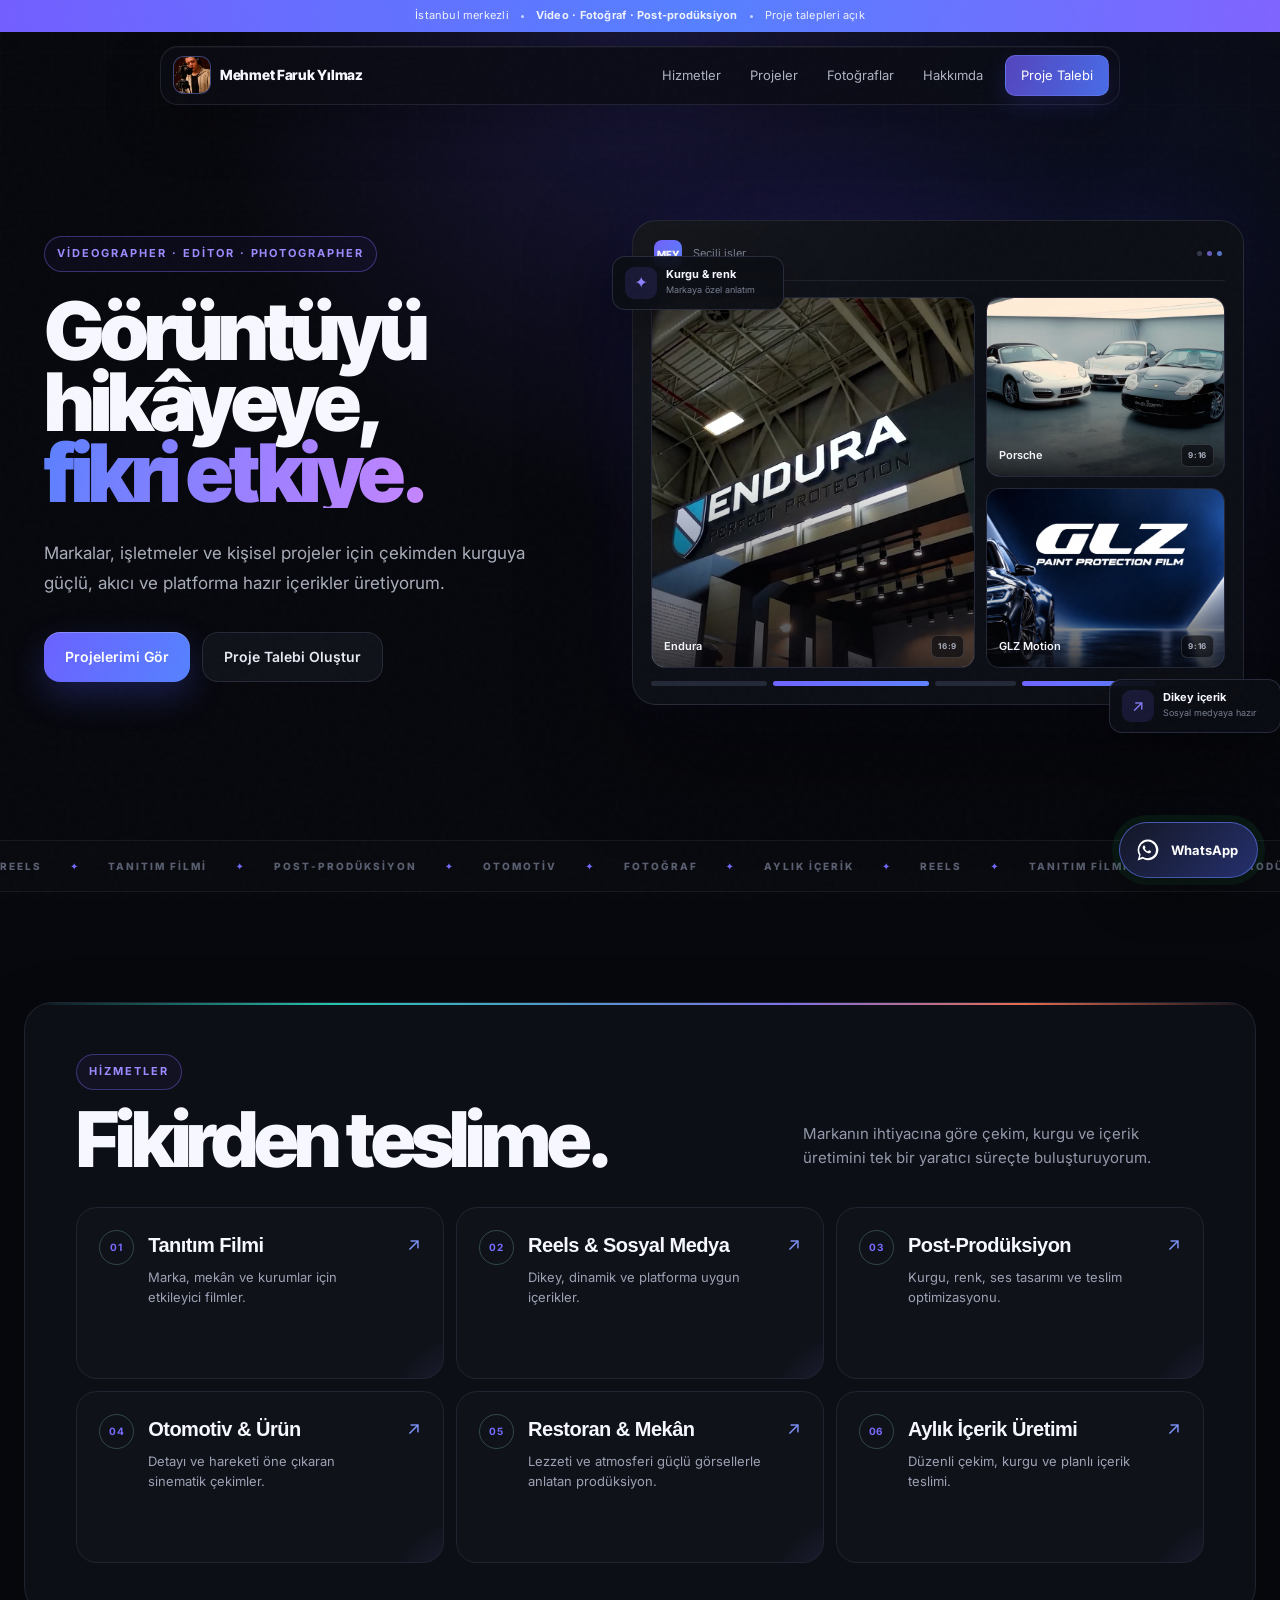
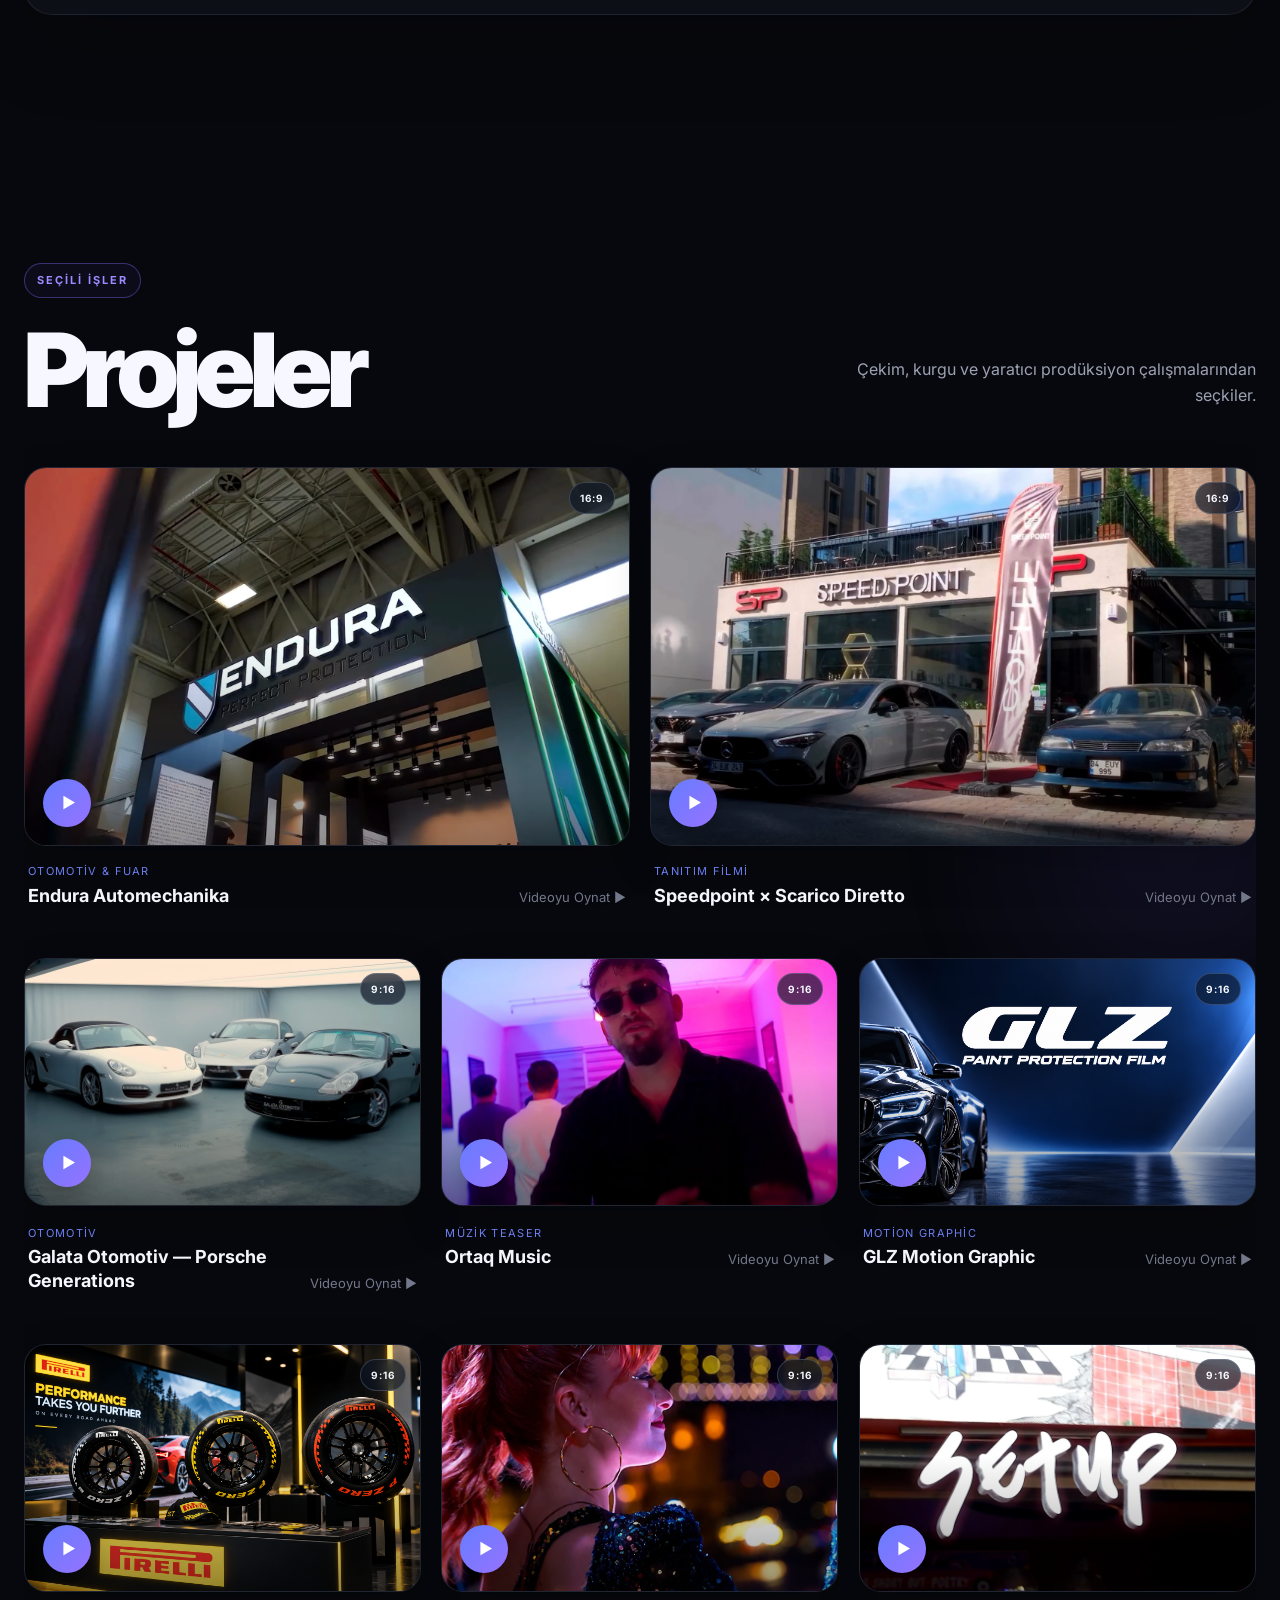
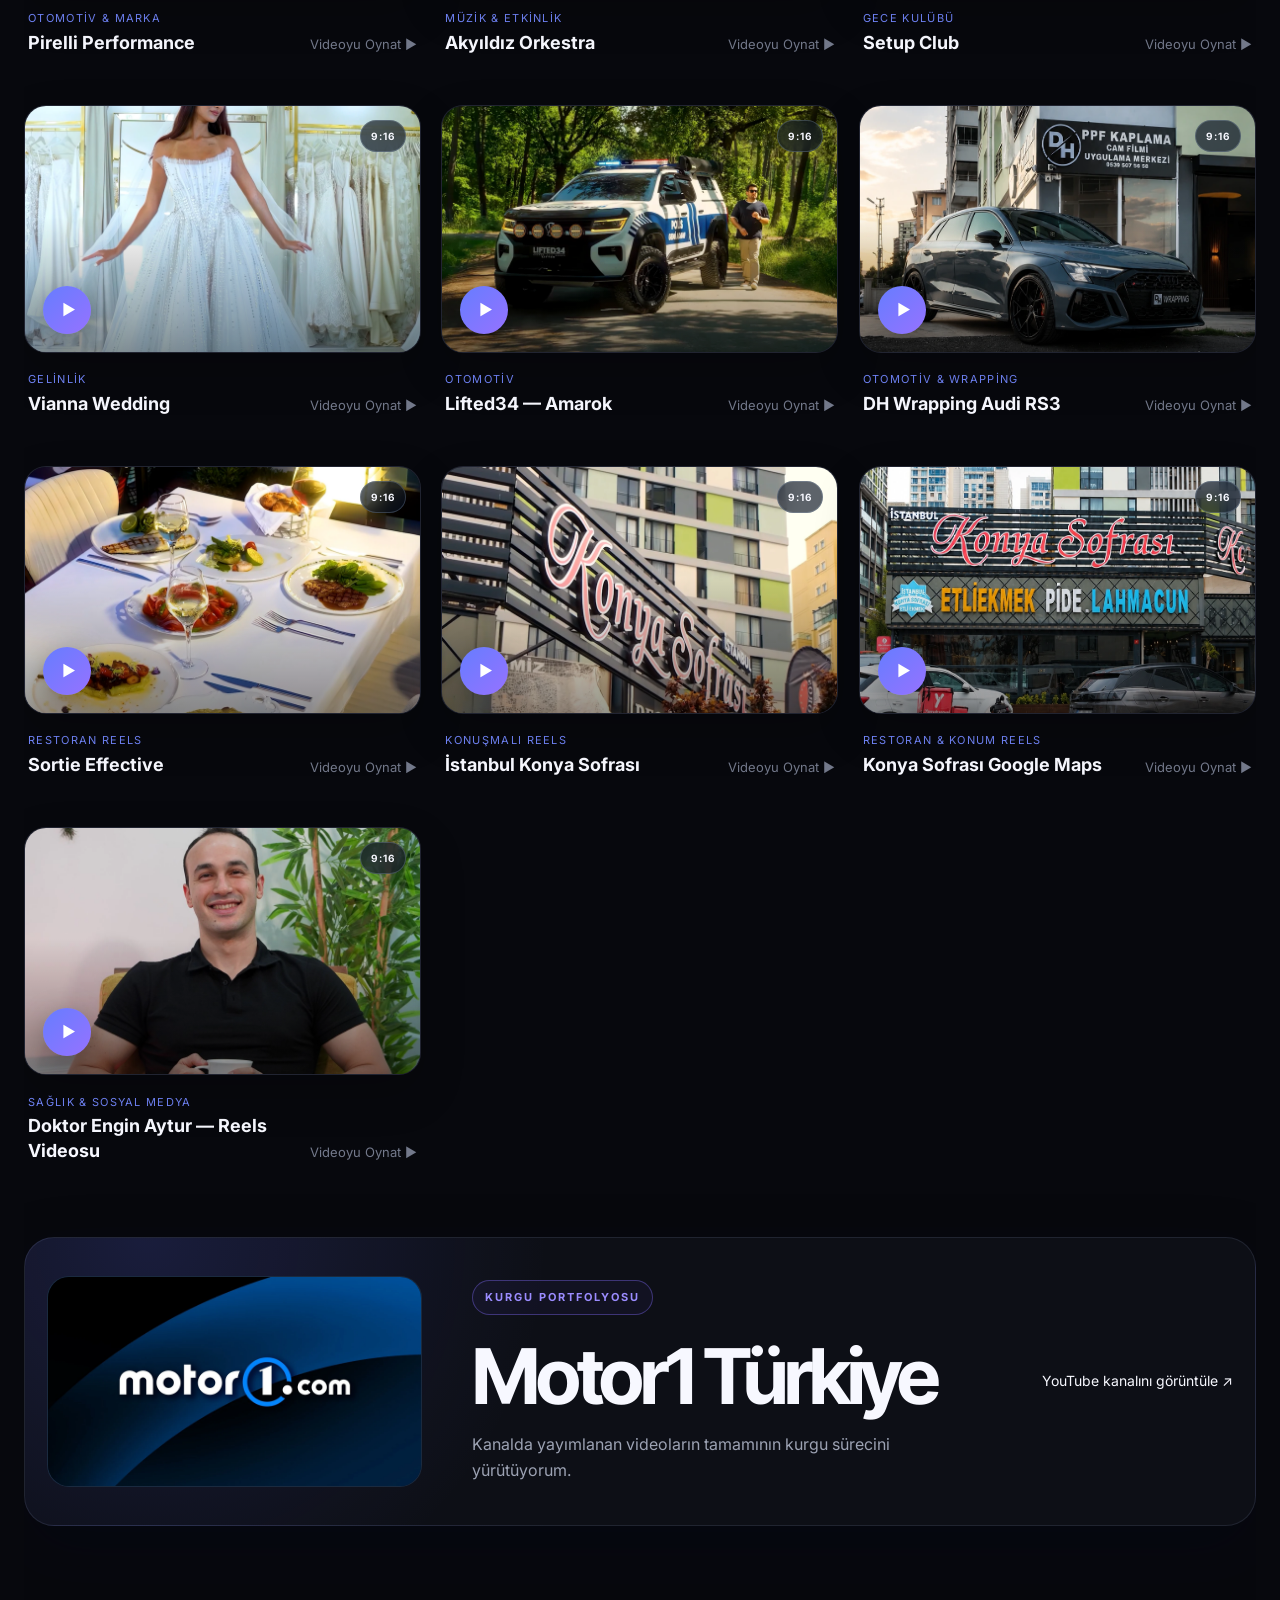
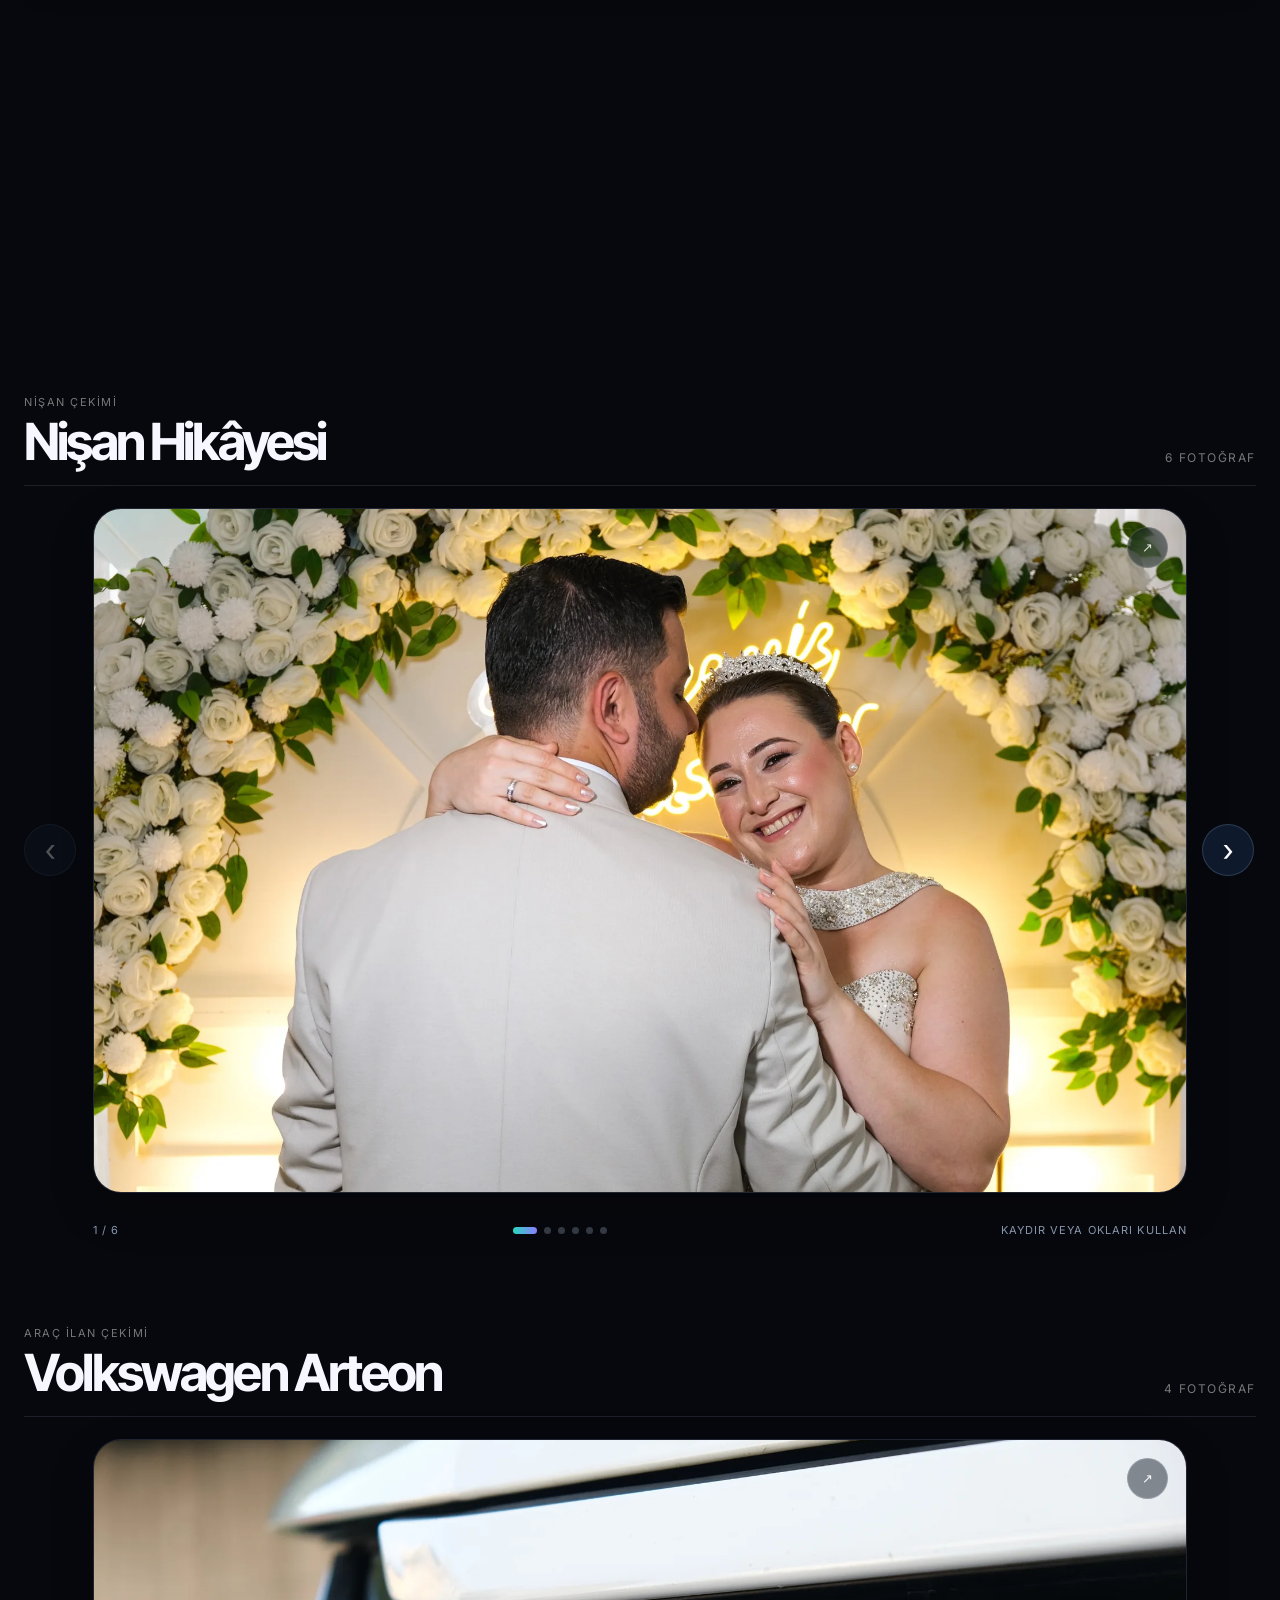
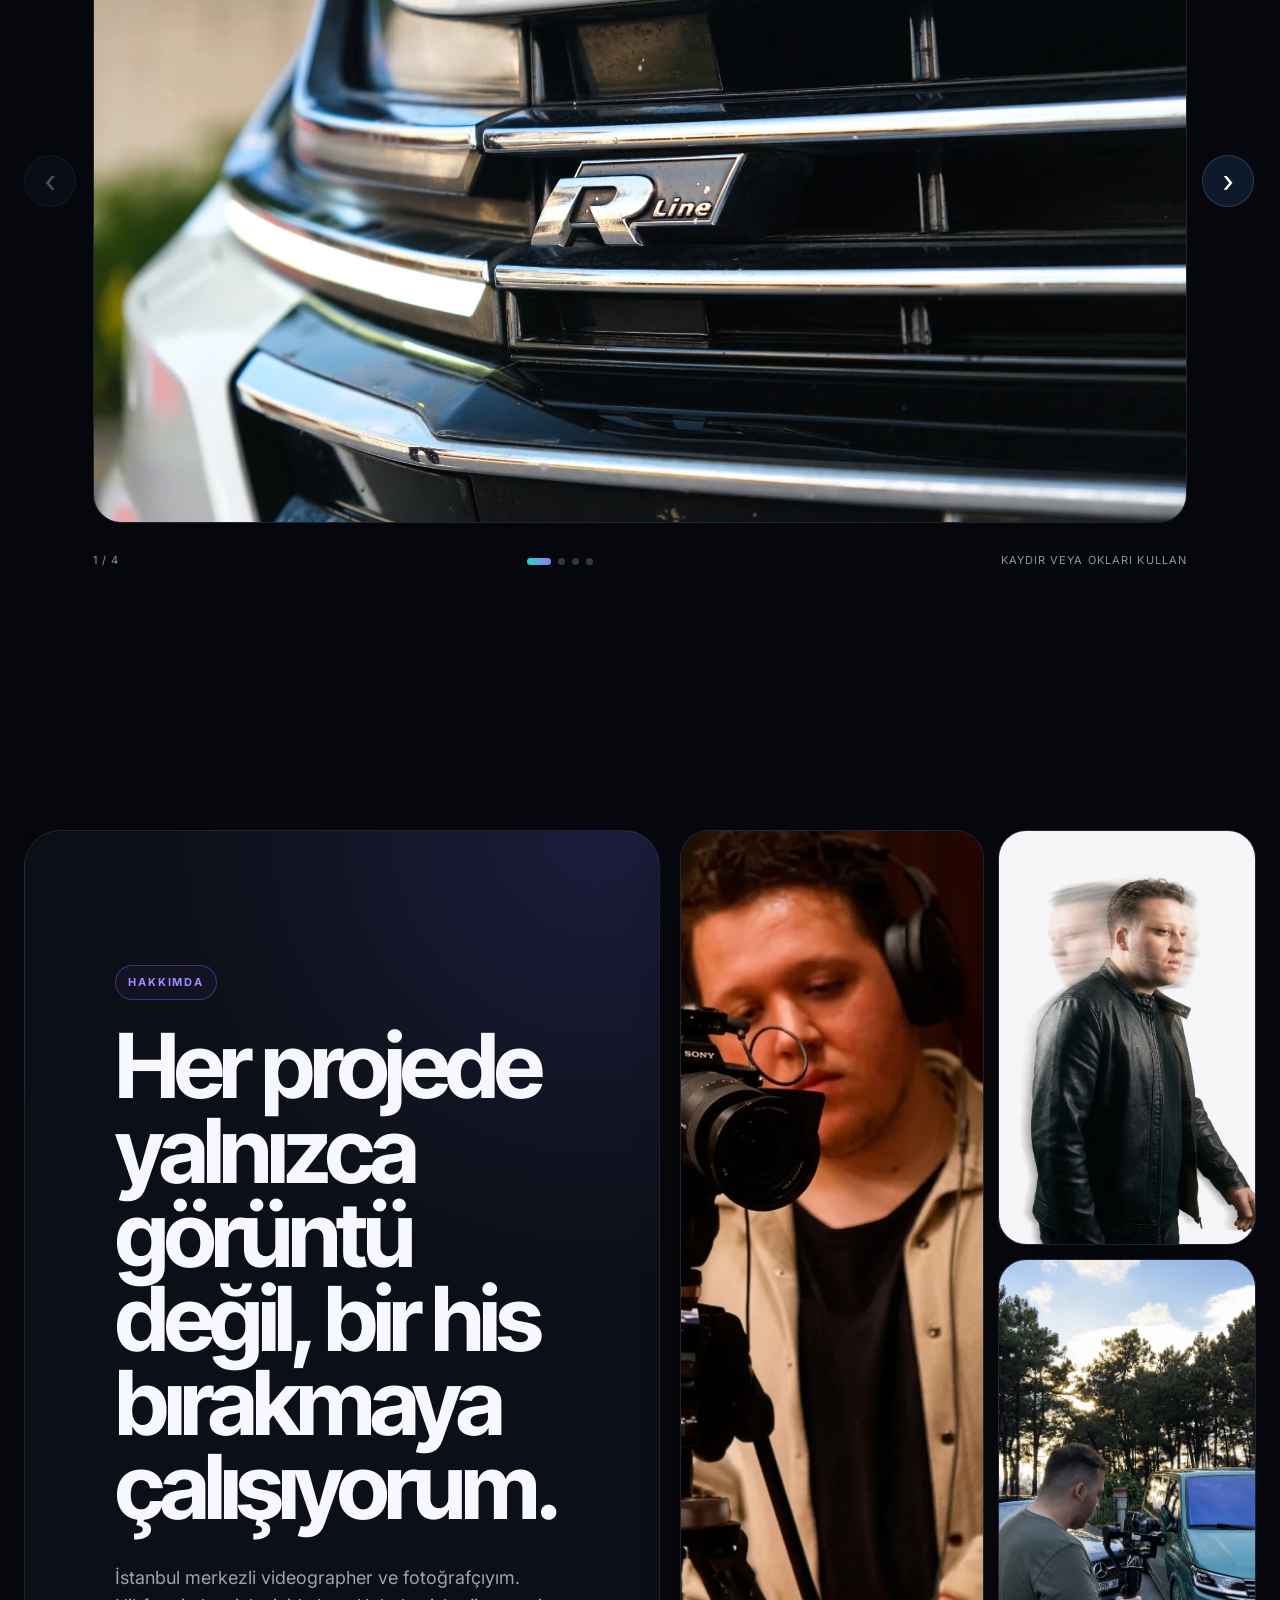
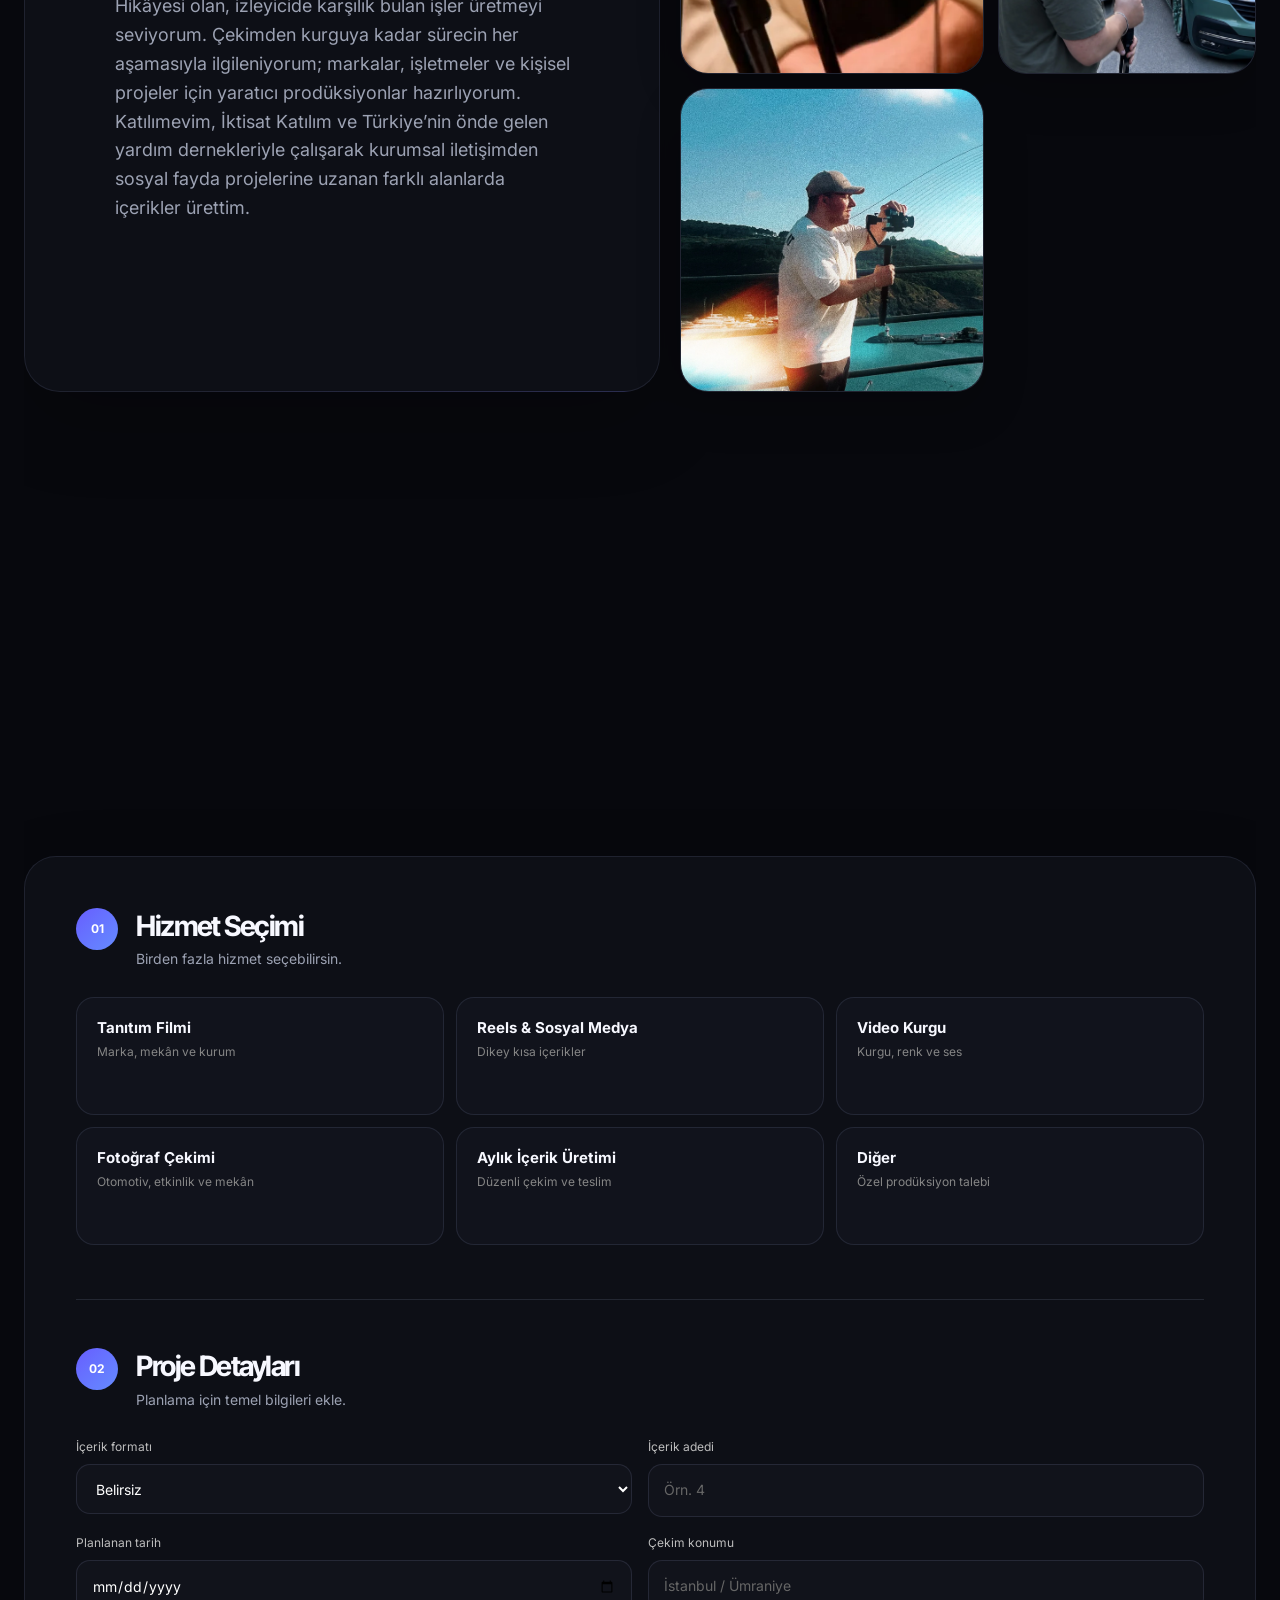
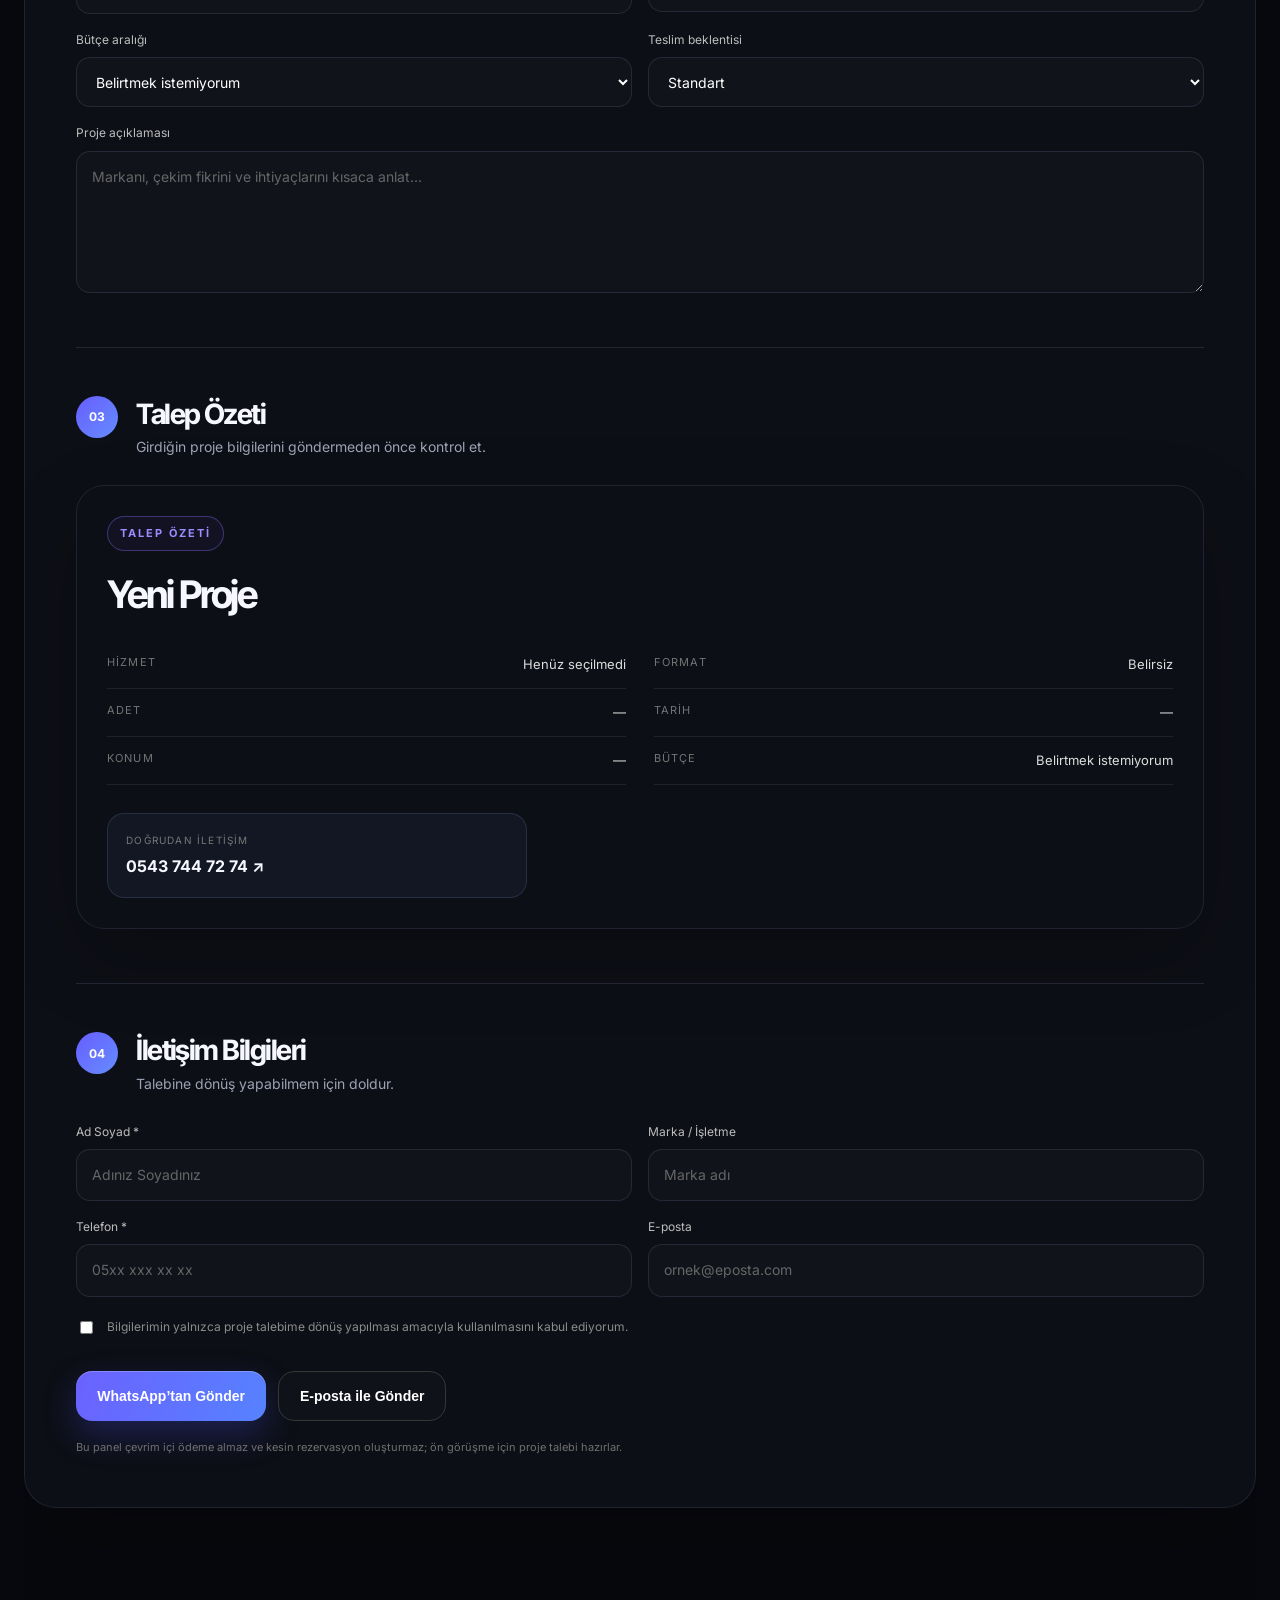
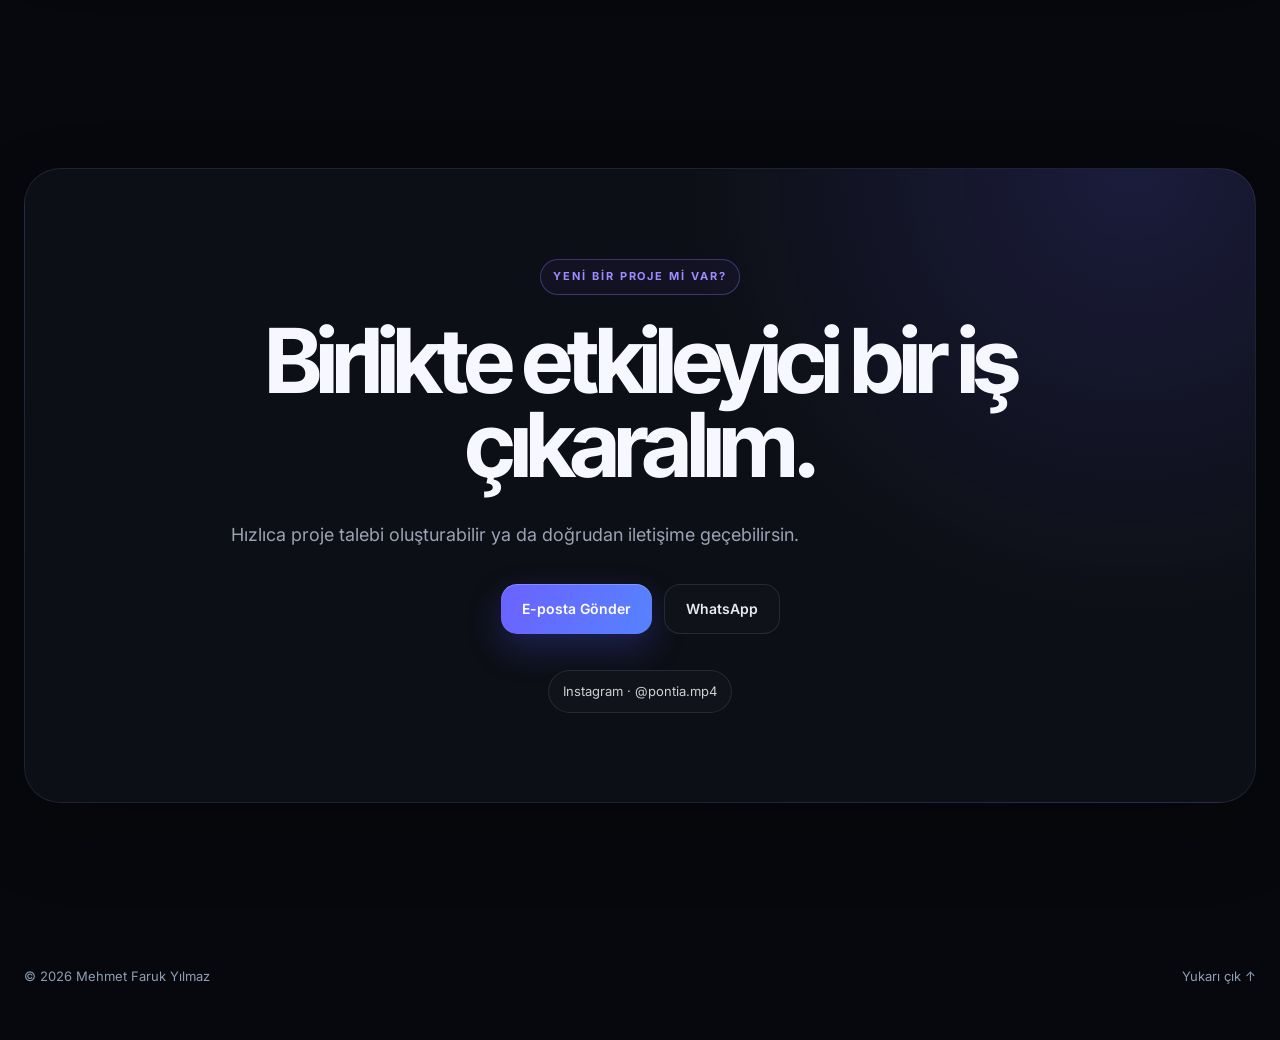
==== commit 06bc1070: "Add files via upload" ====
--- a/index.html
+++ b/index.html
@@ -39,7 +39,7 @@
 <div class="showcase-grid">
 <a class="showcase-tile showcase-wide" href="#project-endura-automechanika"><img alt="Endura Automechanika çalışması" src="assets/covers/endura-card.webp"/><span>Endura <b>16:9</b></span></a>
 <a class="showcase-tile" href="#project-galata-otomotiv-porsche-generations"><img alt="Porsche Generations çalışması" src="assets/covers/porsche-card.webp"/><span>Porsche <b>9:16</b></span></a>
-<a class="showcase-tile" href="#project-glz-motion-graphic"><img alt="GLZ Motion Graphic çalışması" src="https://i.ytimg.com/vi/n5NGySwgwfI/hqdefault.jpg"/><span>GLZ Motion <b>9:16</b></span></a>
+<a class="showcase-tile" href="#project-glz-motion-graphic"><img alt="GLZ Motion Graphic çalışması" src="assets/covers/glz-motion-graphic-card.png"/><span>GLZ Motion <b>9:16</b></span></a>
 </div>
 <div class="showcase-timeline"><span></span><span></span><span></span><span></span><span></span></div>
 </div>
@@ -119,12 +119,23 @@
 </article>
 <article aria-label="GLZ Motion Graphic videosunu oynat" class="project-card is-vertical reveal" data-video-id="n5NGySwgwfI" data-video-title="GLZ Motion Graphic" id="project-glz-motion-graphic" role="button" tabindex="0">
 <div class="project-art">
-<img alt="GLZ Motion Graphic video kapağı" loading="lazy" src="https://i.ytimg.com/vi/n5NGySwgwfI/hqdefault.jpg"/>
+<img alt="GLZ Motion Graphic video kapağı" loading="lazy" src="assets/covers/glz-motion-graphic-card.png"/>
 <span aria-hidden="true" class="project-play">▶</span>
 <span class="format-badge">9:16</span>
 </div>
 <div class="project-info">
 <div><p>Motion Graphic</p><h3>GLZ Motion Graphic</h3></div>
+<span>Videoyu Oynat ▶</span>
+</div>
+</article>
+<article aria-label="Pirelli Performance videosunu oynat" class="project-card is-vertical reveal" data-video-id="iT6K5gQ6PoQ" data-video-title="Pirelli Performance" id="project-pirelli-performance" role="button" tabindex="0">
+<div class="project-art">
+<img alt="Pirelli Performance video kapağı" loading="lazy" src="assets/covers/pirelli-performance-card.png"/>
+<span aria-hidden="true" class="project-play">▶</span>
+<span class="format-badge">9:16</span>
+</div>
+<div class="project-info">
+<div><p>Otomotiv &amp; Marka</p><h3>Pirelli Performance</h3></div>
 <span>Videoyu Oynat ▶</span>
 </div>
 </article>
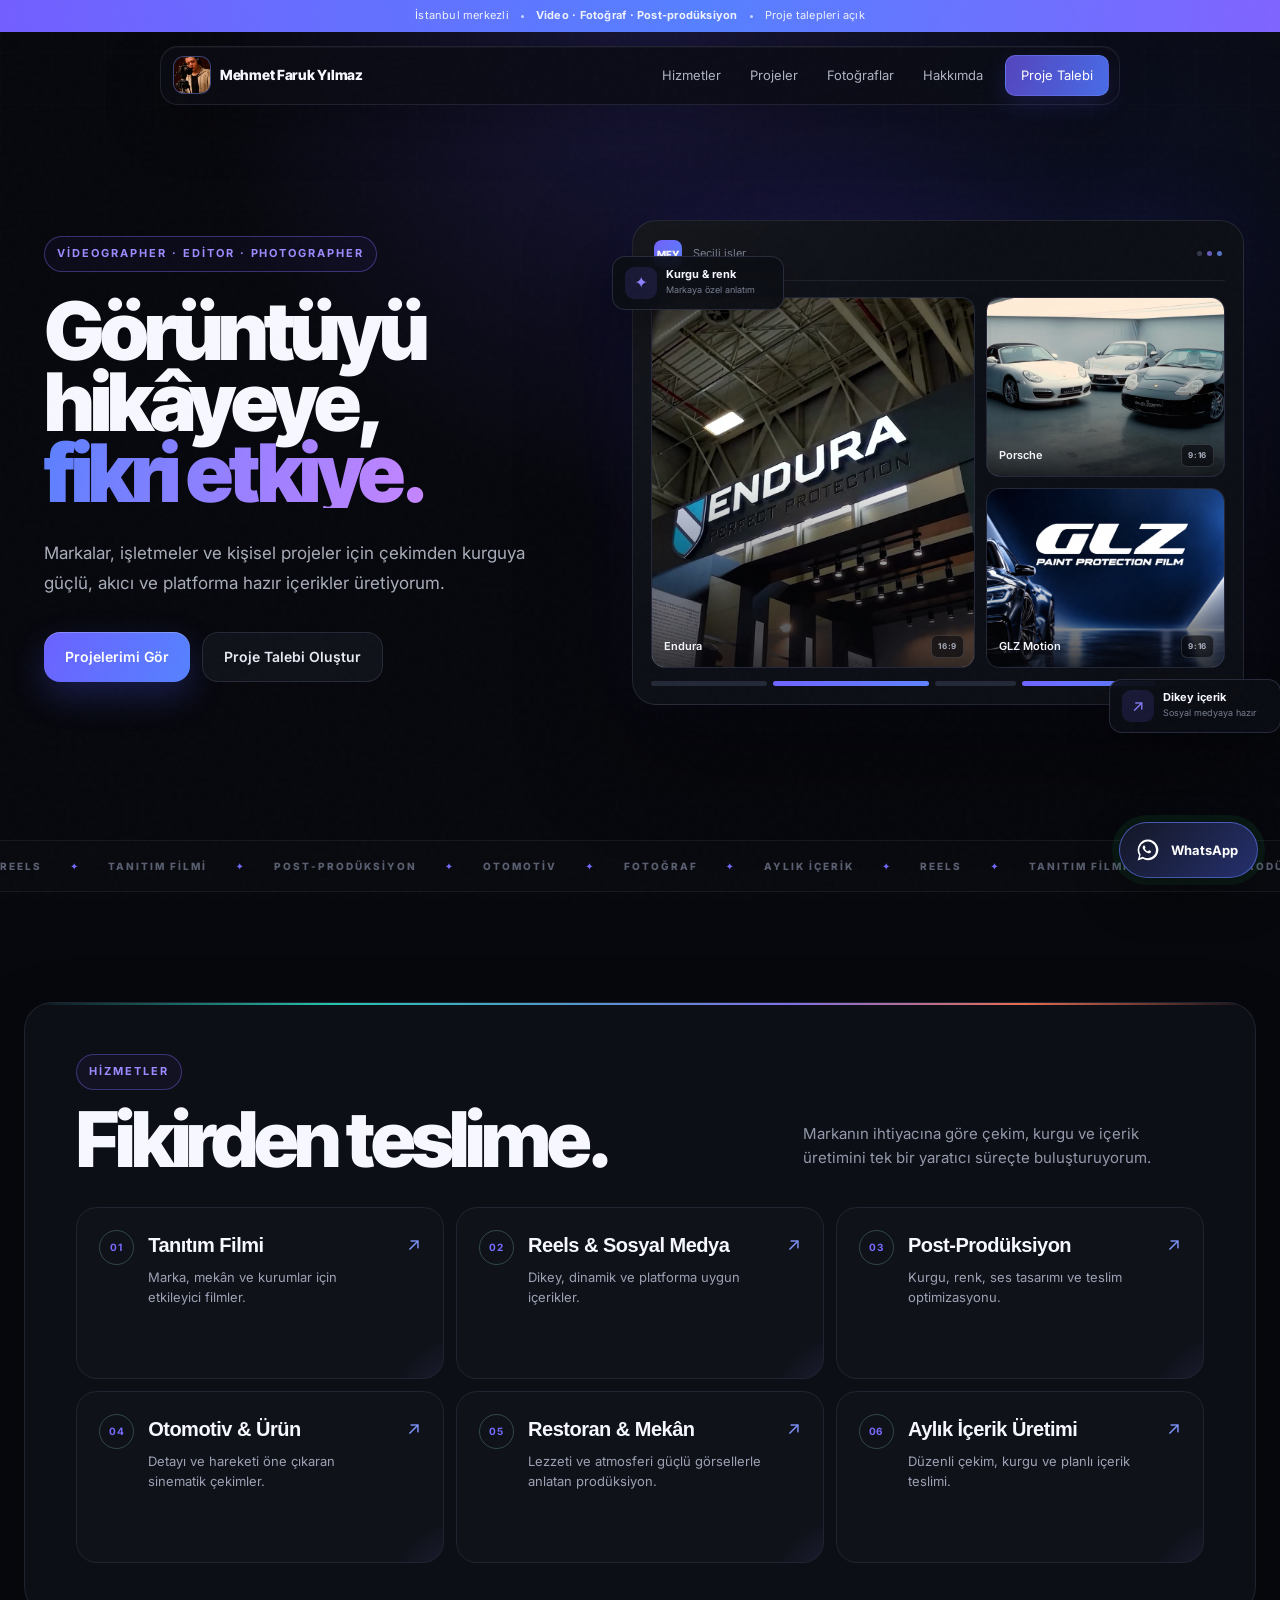
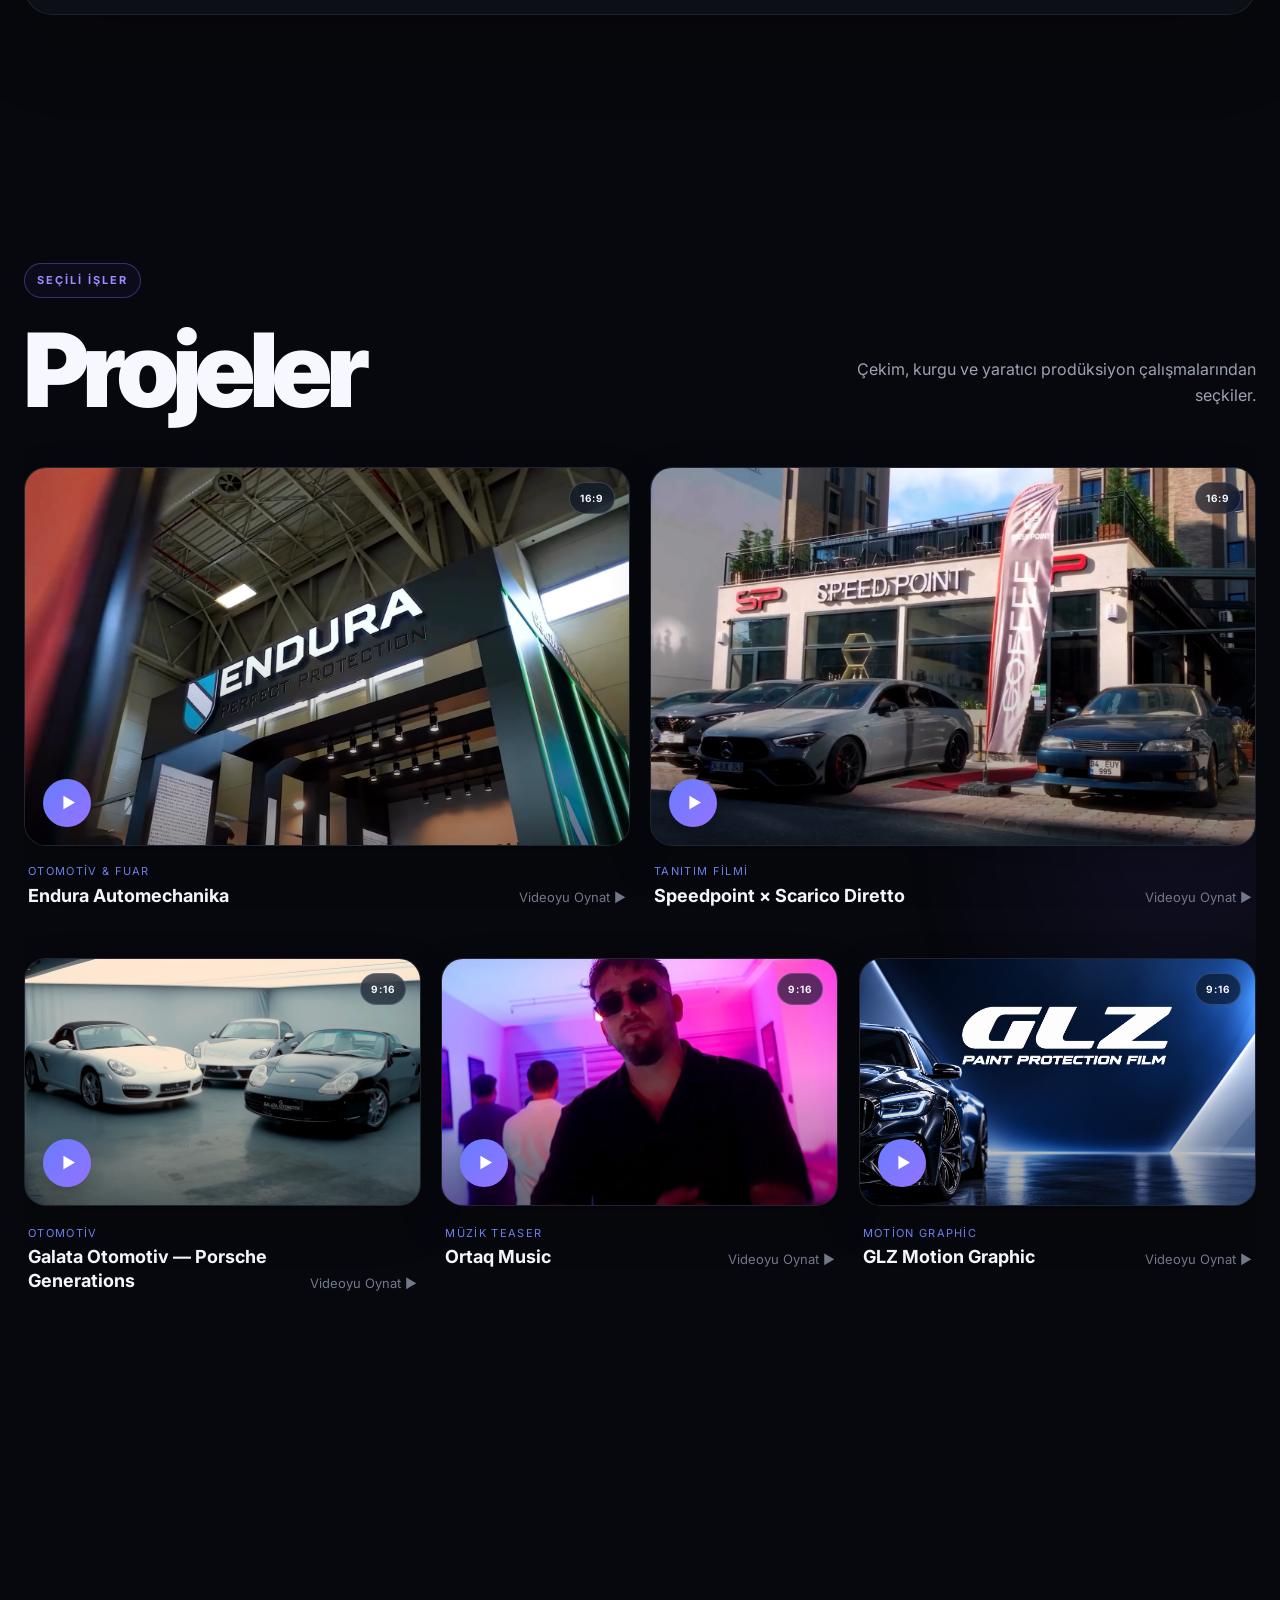
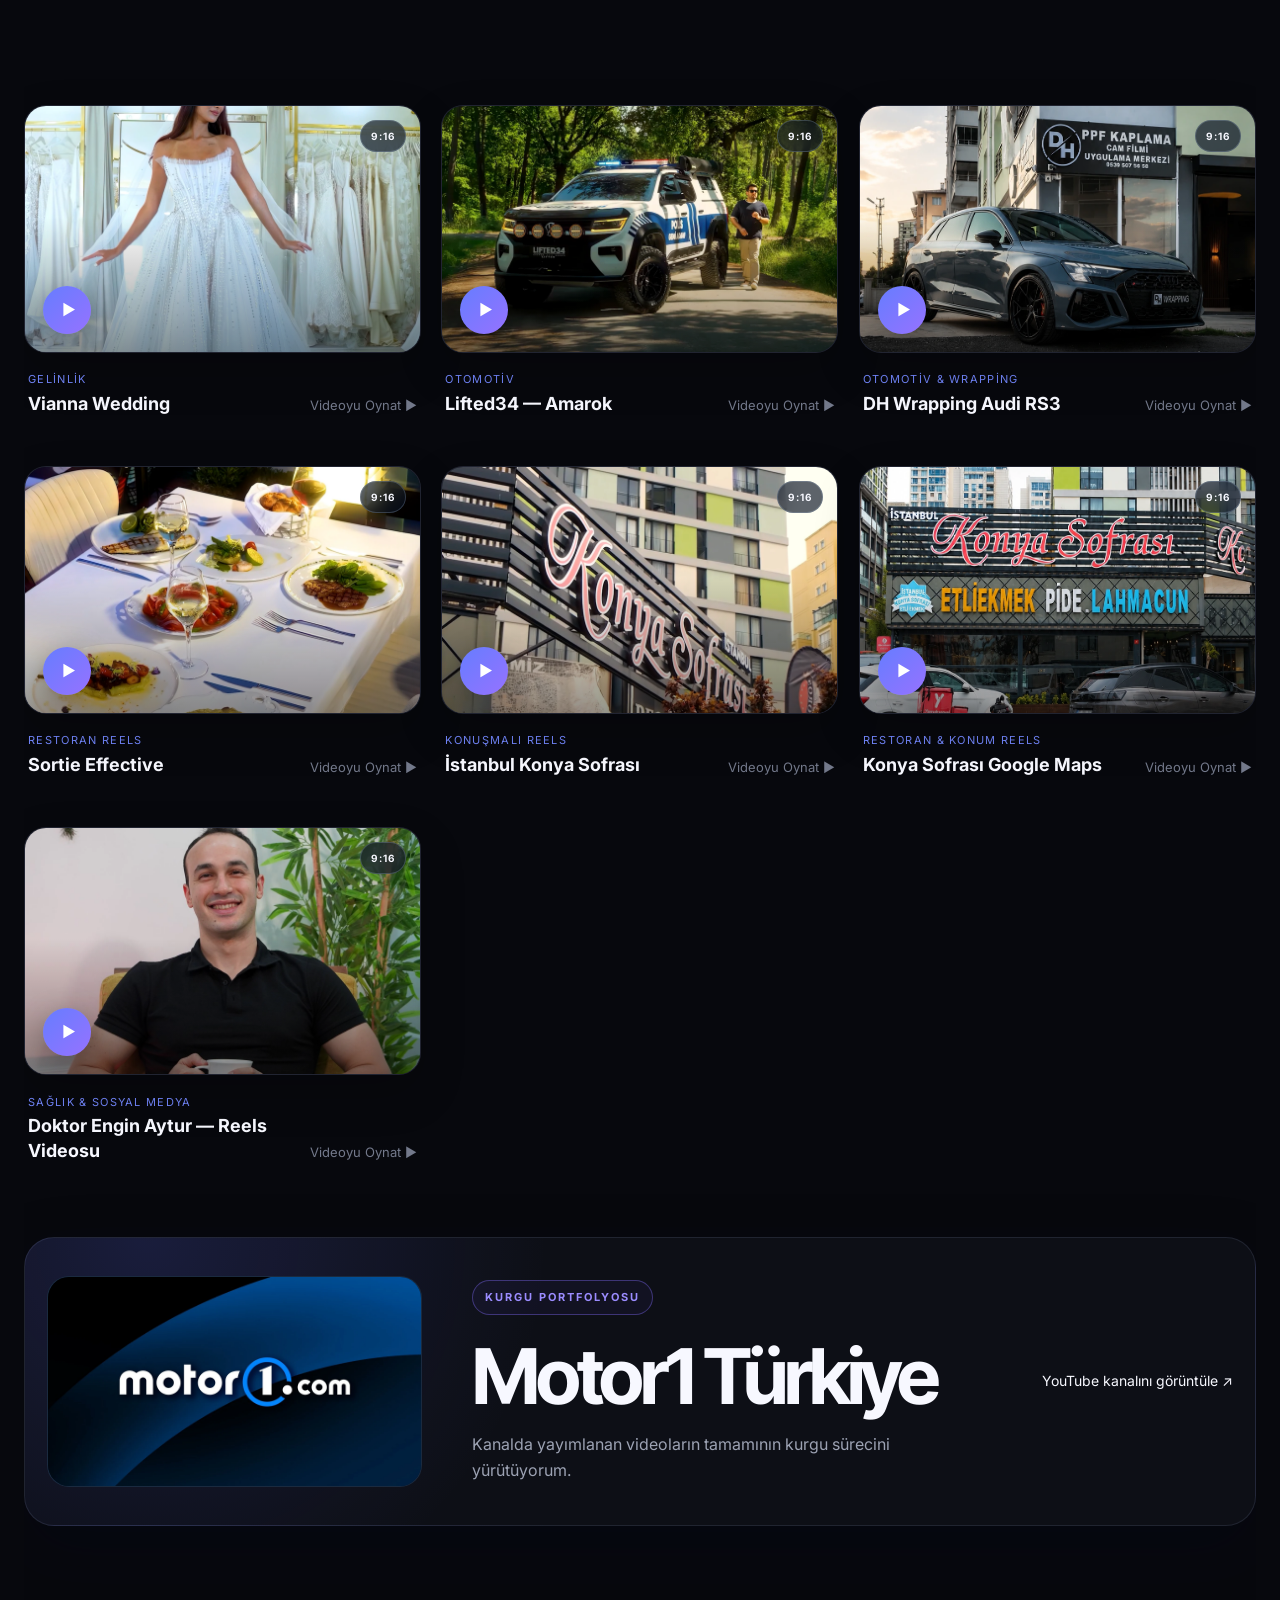
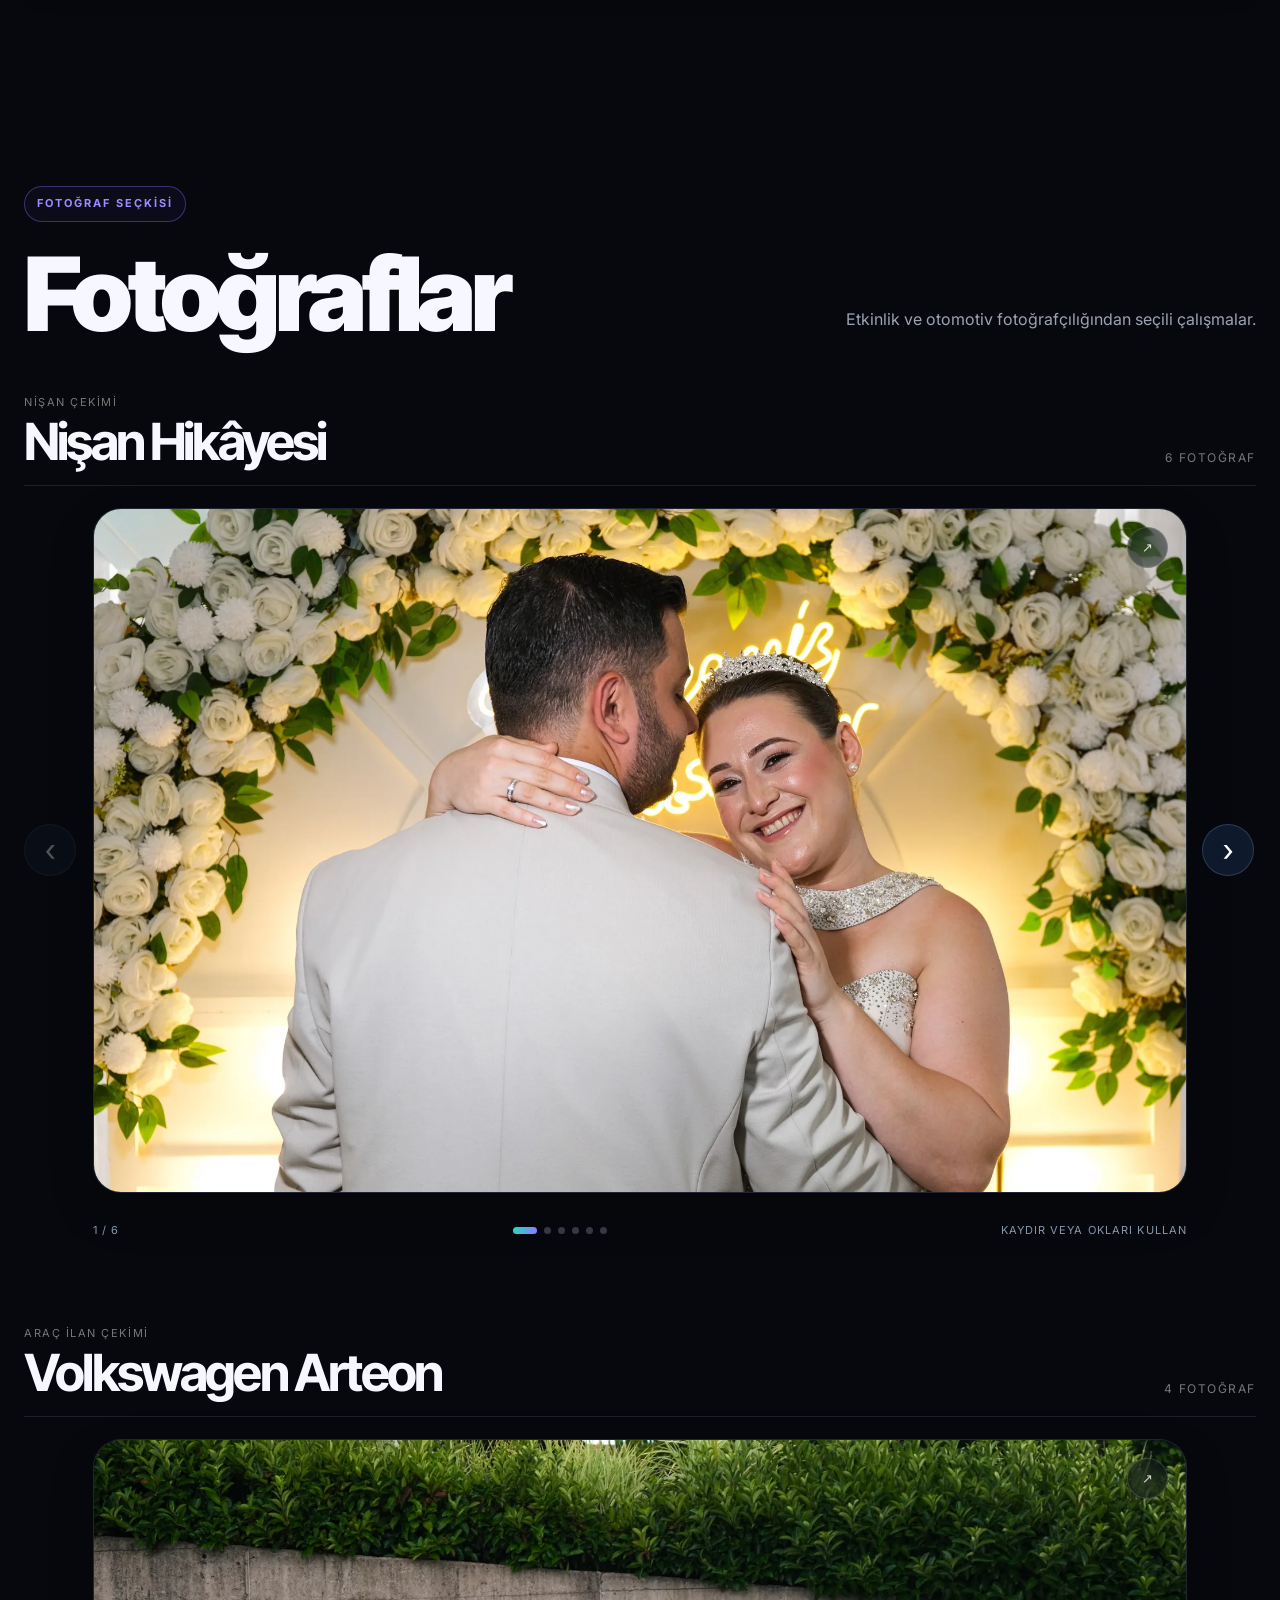
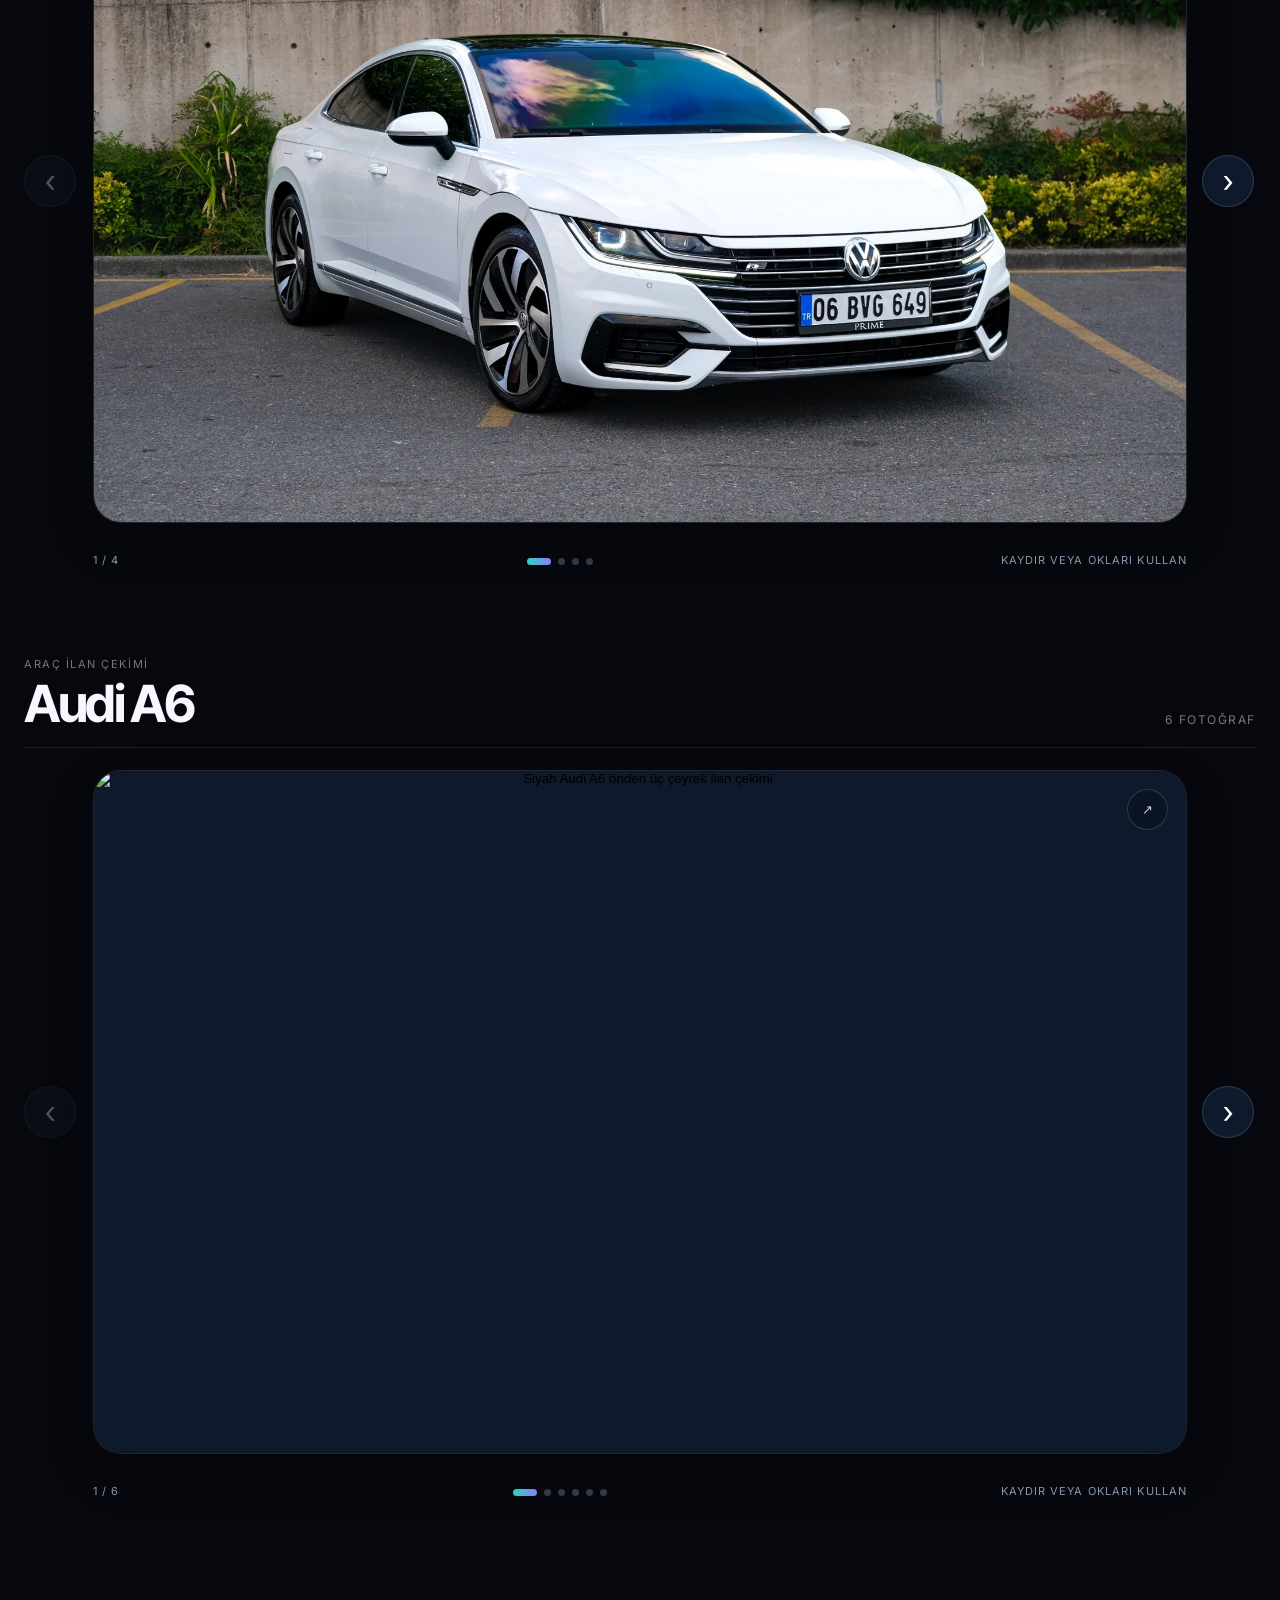
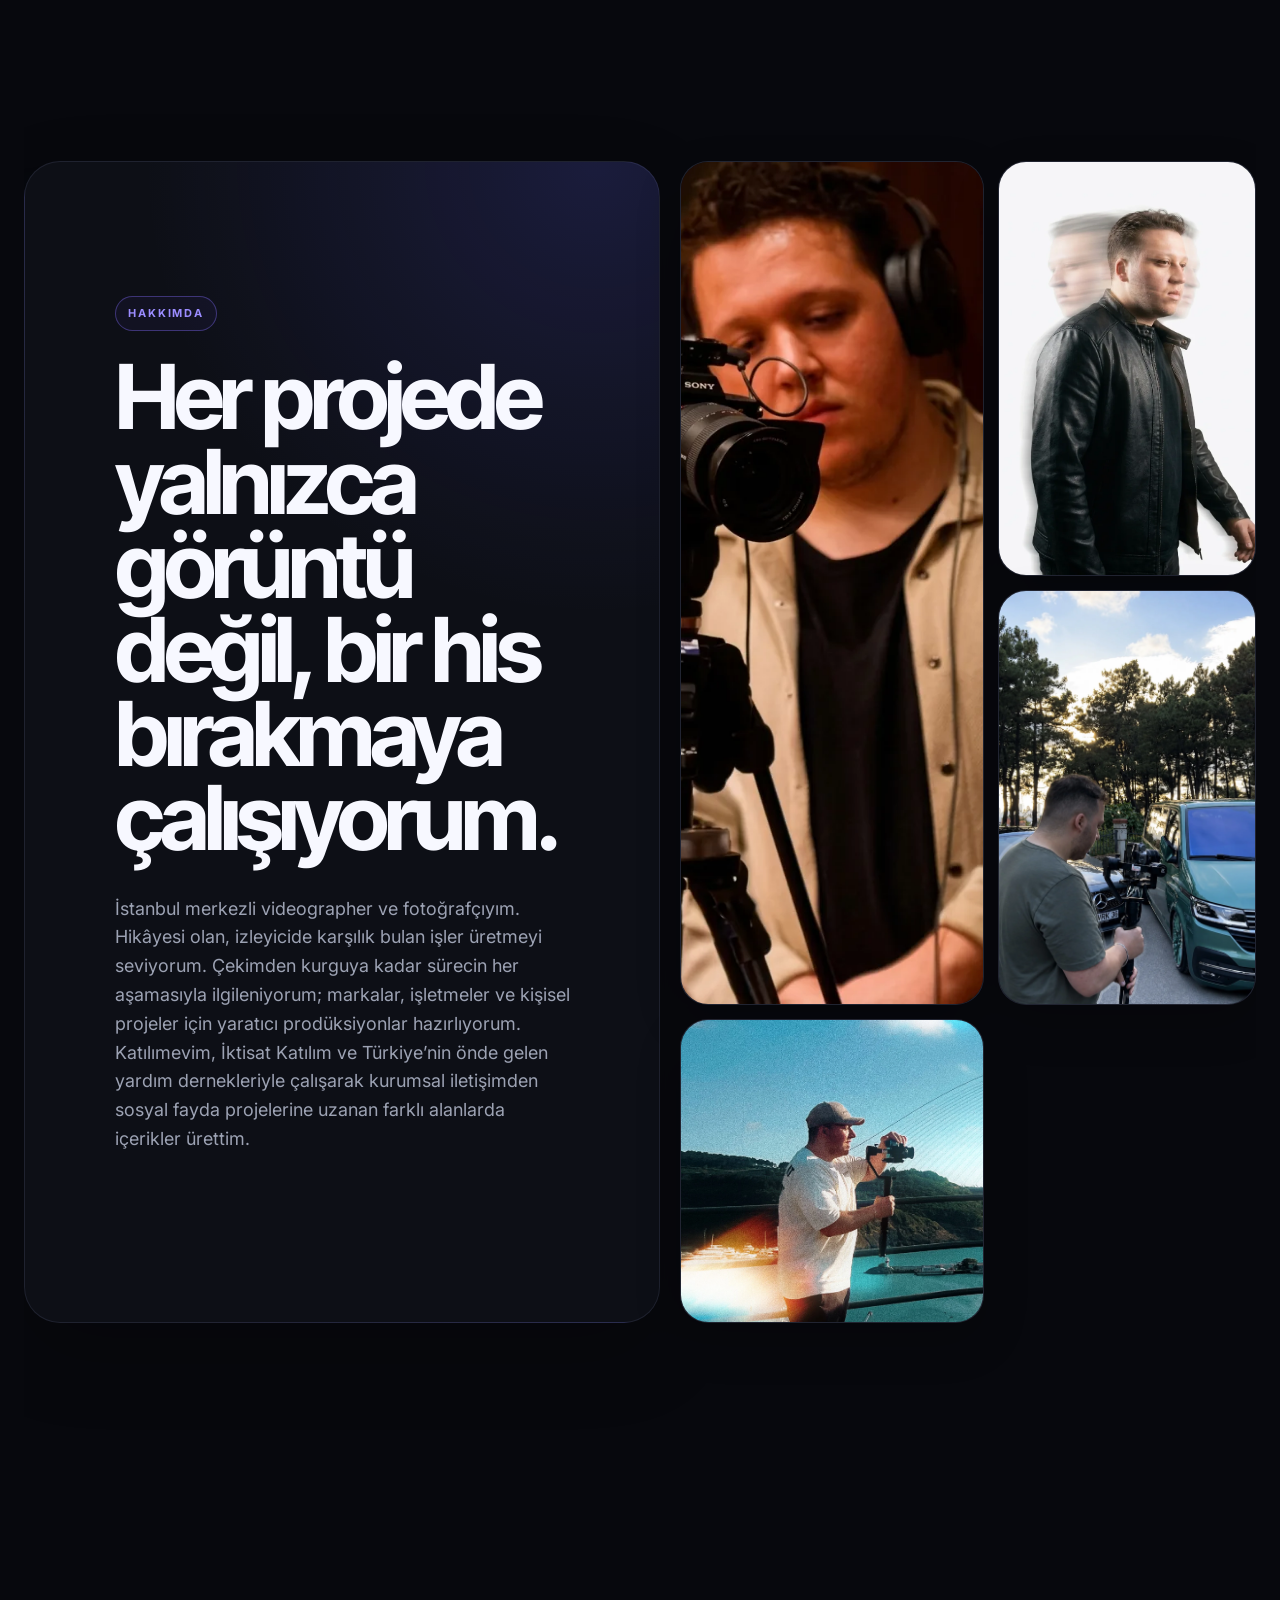
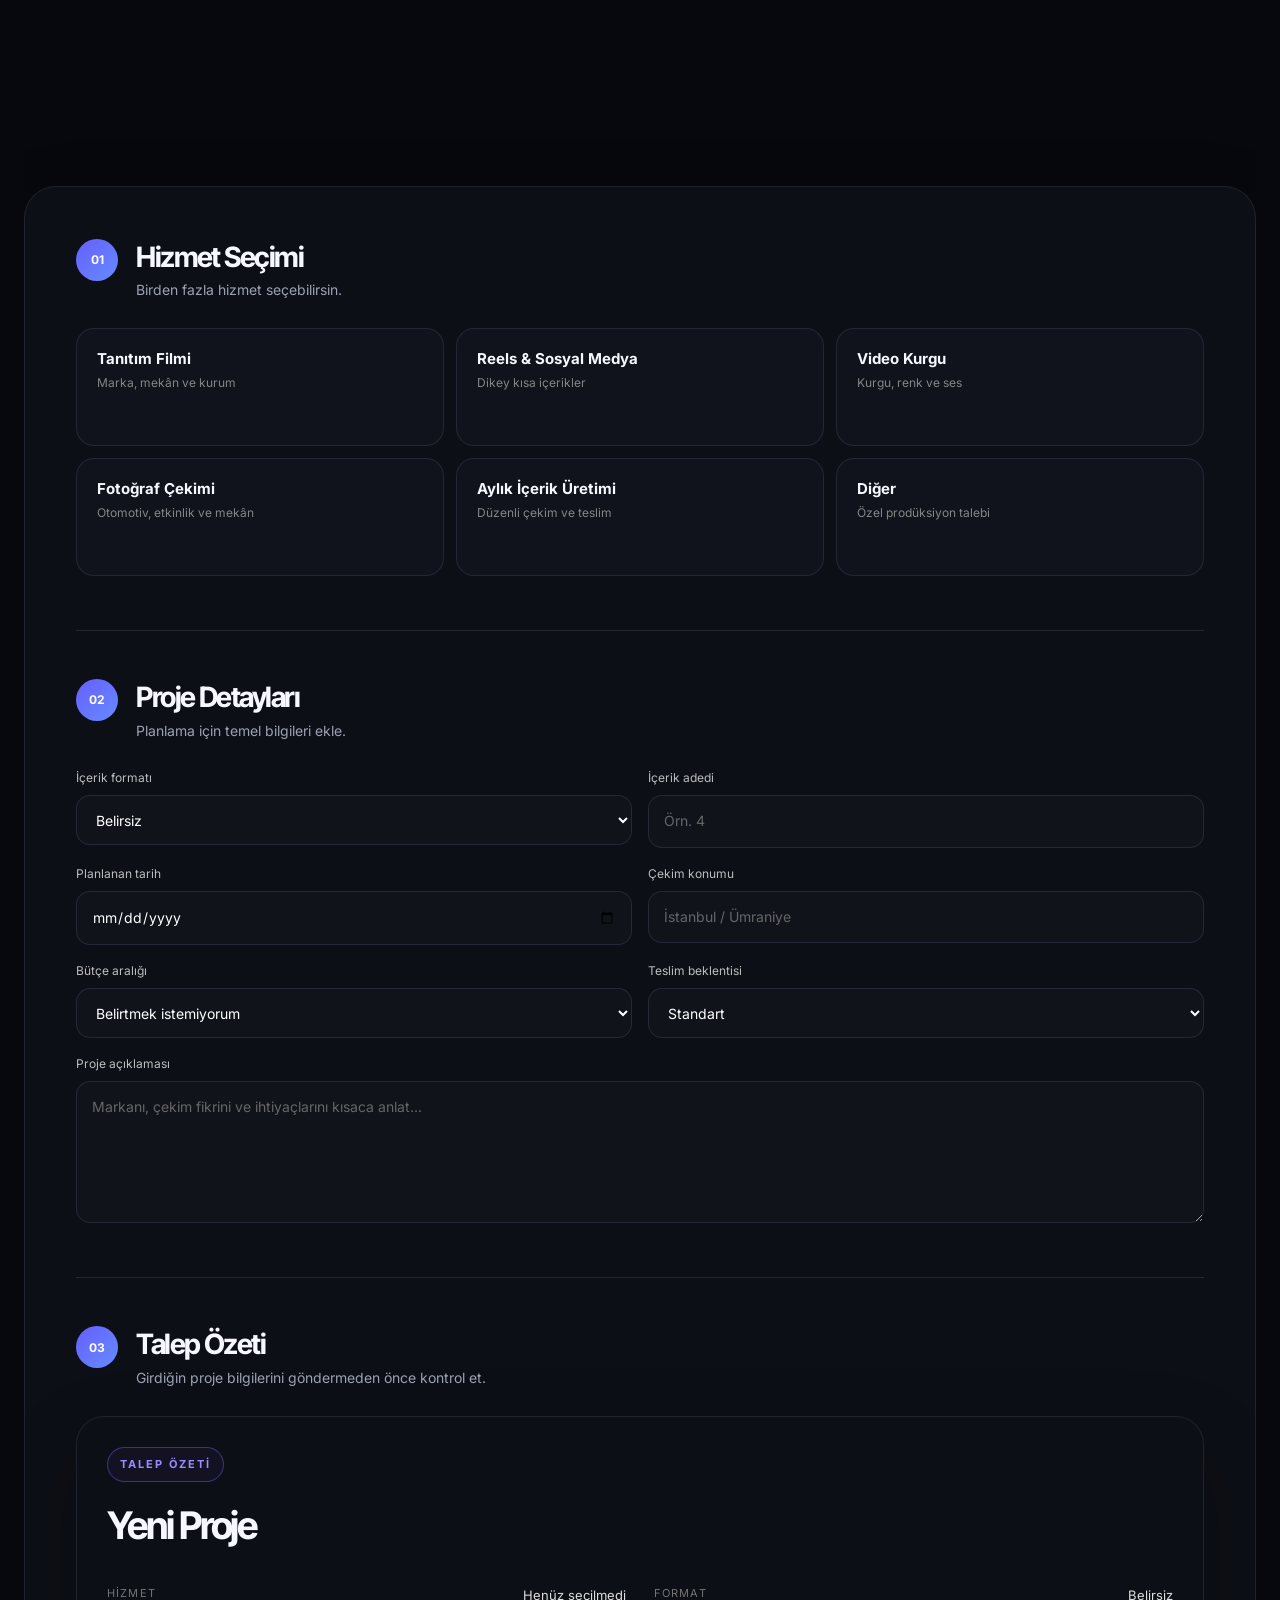
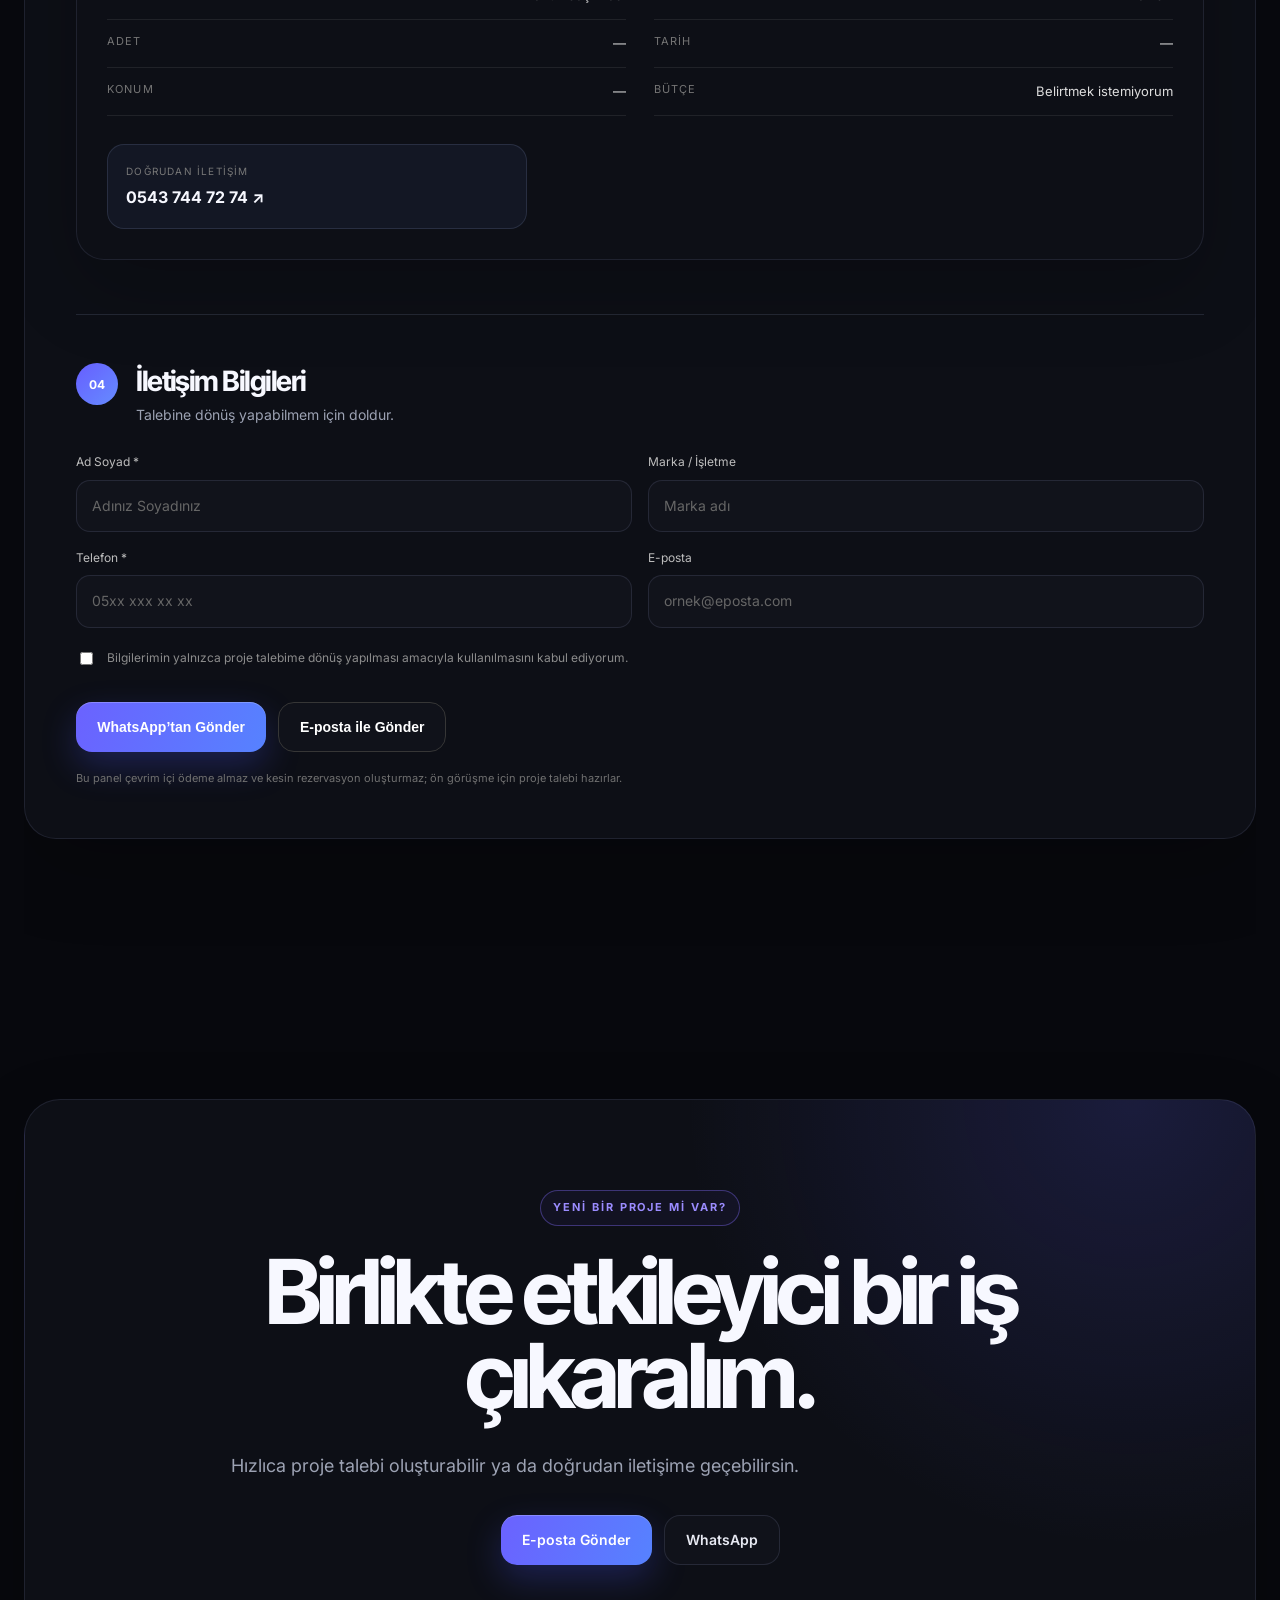
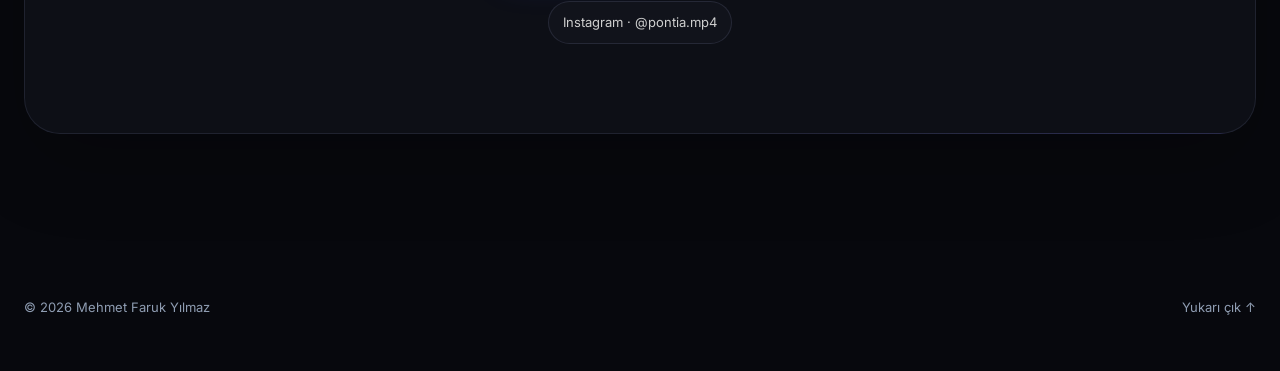
==== commit d7f4a3ea: "Add files via upload" ====
--- a/index.html
+++ b/index.html
@@ -1,5 +1,4 @@
 <!DOCTYPE html>
-
 <html lang="tr">
 <head>
 <meta charset="utf-8"/>
@@ -10,352 +9,51 @@
 <link crossorigin="" href="https://fonts.gstatic.com" rel="preconnect"/>
 <link href="https://fonts.googleapis.com/css2?family=Inter:wght@400;500;600;700&amp;family=Inter+Tight:wght@600;700;800;900&amp;display=swap" rel="stylesheet"/>
 <link href="assets/styles.css" rel="stylesheet"/>
-<meta content="#07080d" name="theme-color"/><link href="assets/branding/favicon-32.png" rel="icon" sizes="32x32" type="image/png"/><link href="assets/branding/apple-touch-icon.png" rel="apple-touch-icon" sizes="180x180"/><link href="site.webmanifest" rel="manifest"/><meta content="website" property="og:type"/><meta content="tr_TR" property="og:locale"/><meta content="Mehmet Faruk Yılmaz — Video &amp; Fotoğraf Prodüksiyon" property="og:title"/><meta content="Markalar, işletmeler ve kişisel projeler için yaratıcı prodüksiyon hizmetleri." property="og:description"/><meta content="/assets/branding/social-preview.jpg" property="og:image"/><meta content="1200" property="og:image:width"/><meta content="630" property="og:image:height"/><meta content="summary_large_image" name="twitter:card"/><meta content="Mehmet Faruk Yılmaz — Video &amp; Fotoğraf Prodüksiyon" name="twitter:title"/><meta content="Markalar, işletmeler ve kişisel projeler için yaratıcı prodüksiyon hizmetleri." name="twitter:description"/><meta content="/assets/branding/social-preview.jpg" name="twitter:image"/></head>
+<meta content="#07080d" name="theme-color"/><link href="assets/branding/favicon-32.png" rel="icon" sizes="32x32" type="image/png"/><link href="assets/branding/apple-touch-icon.png" rel="apple-touch-icon" sizes="180x180"/><link href="site.webmanifest" rel="manifest"/><meta content="website" property="og:type"/><meta content="tr_TR" property="og:locale"/><meta content="Mehmet Faruk Yılmaz — Video &amp; Fotoğraf Prodüksiyon" property="og:title"/><meta content="Markalar, işletmeler ve kişisel projeler için yaratıcı prodüksiyon hizmetleri." property="og:description"/><meta content="/assets/branding/social-preview.jpg" property="og:image"/><meta content="1200" property="og:image:width"/><meta content="630" property="og:image:height"/><meta content="summary_large_image" name="twitter:card"/><meta content="Mehmet Faruk Yılmaz — Video &amp; Fotoğraf Prodüksiyon" name="twitter:title"/><meta content="Markalar, işletmeler ve kişisel projeler için yaratıcı prodüksiyon hizmetleri." name="twitter:description"/><meta content="/assets/branding/social-preview.jpg" name="twitter:image"/>
+</head>
 <body>
 <div aria-hidden="true" class="noise"></div>
 <div class="announcement-bar"><span>İstanbul merkezli</span><i></i><strong>Video · Fotoğraf · Post-prodüksiyon</strong><i></i><span>Proje talepleri açık</span></div>
 <header class="site-header">
-<a aria-label="Hakkımda bölümüne git" class="brand" href="#about">
-<span class="brand-mark"><img alt="Mehmet Faruk Yılmaz" src="assets/branding/mehmet-avatar.webp"/></span>
-<span class="brand-name">Mehmet Faruk Yılmaz</span>
-</a>
+<a aria-label="Hakkımda bölümüne git" class="brand" href="#about"><span class="brand-mark"><img alt="Mehmet Faruk Yılmaz" src="assets/branding/mehmet-avatar.webp"/></span><span class="brand-name">Mehmet Faruk Yılmaz</span></a>
 <button aria-controls="site-nav" aria-expanded="false" class="menu-button">Menü</button>
 <nav aria-label="Ana menü" class="site-nav" id="site-nav"><a href="#services">Hizmetler</a><a href="#projects">Projeler</a><a href="#photography">Fotoğraflar</a><a href="#about">Hakkımda</a><a class="nav-cta" href="#order">Proje Talebi</a></nav>
 </header>
 <main id="top">
 <section class="hero section-shell">
-<div class="hero-copy reveal">
-<p class="eyebrow">Videographer · Editor · Photographer</p>
-<h1>Görüntüyü<br/>hikâyeye, <span>fikri etkiye.</span></h1>
-<p class="hero-text">Markalar, işletmeler ve kişisel projeler için çekimden kurguya güçlü, akıcı ve platforma hazır içerikler üretiyorum.</p>
-<div class="hero-actions">
-<a class="button button-primary" href="#projects">Projelerimi Gör</a>
-<a class="button button-secondary" href="#order">Proje Talebi Oluştur</a>
-</div>
-</div>
-<div aria-label="Seçili çalışmalar" class="hero-showcase reveal">
-<div class="showcase-window">
-<div class="showcase-toolbar"><span class="showcase-logo">MFY</span><span>Seçili işler</span><div class="window-dots"><i></i><i></i><i></i></div></div>
-<div class="showcase-grid">
-<a class="showcase-tile showcase-wide" href="#project-endura-automechanika"><img alt="Endura Automechanika çalışması" src="assets/covers/endura-card.webp"/><span>Endura <b>16:9</b></span></a>
-<a class="showcase-tile" href="#project-galata-otomotiv-porsche-generations"><img alt="Porsche Generations çalışması" src="assets/covers/porsche-card.webp"/><span>Porsche <b>9:16</b></span></a>
-<a class="showcase-tile" href="#project-glz-motion-graphic"><img alt="GLZ Motion Graphic çalışması" src="assets/covers/glz-motion-graphic-card.png"/><span>GLZ Motion <b>9:16</b></span></a>
-</div>
-<div class="showcase-timeline"><span></span><span></span><span></span><span></span><span></span></div>
-</div>
-<div class="showcase-note note-one"><span>✦</span><strong>Kurgu &amp; renk</strong><small>Markaya özel anlatım</small></div>
-<div class="showcase-note note-two"><span>↗</span><strong>Dikey içerik</strong><small>Sosyal medyaya hazır</small></div>
-</div>
+<div class="hero-copy reveal"><p class="eyebrow">Videographer · Editor · Photographer</p><h1>Görüntüyü<br/>hikâyeye, <span>fikri etkiye.</span></h1><p class="hero-text">Markalar, işletmeler ve kişisel projeler için çekimden kurguya güçlü, akıcı ve platforma hazır içerikler üretiyorum.</p><div class="hero-actions"><a class="button button-primary" href="#projects">Projelerimi Gör</a><a class="button button-secondary" href="#order">Proje Talebi Oluştur</a></div></div>
+<div aria-label="Seçili çalışmalar" class="hero-showcase reveal"><div class="showcase-window"><div class="showcase-toolbar"><span class="showcase-logo">MFY</span><span>Seçili işler</span><div class="window-dots"><i></i><i></i><i></i></div></div><div class="showcase-grid"><a class="showcase-tile showcase-wide" href="#project-endura-automechanika"><img alt="Endura Automechanika çalışması" src="assets/covers/endura-card.webp"/><span>Endura <b>16:9</b></span></a><a class="showcase-tile" href="#project-galata-otomotiv-porsche-generations"><img alt="Porsche Generations çalışması" src="assets/covers/porsche-card.webp"/><span>Porsche <b>9:16</b></span></a><a class="showcase-tile" href="#project-glz-motion-graphic"><img alt="GLZ Motion Graphic çalışması" src="assets/covers/glz-motion-graphic-card.png"/><span>GLZ Motion <b>9:16</b></span></a></div><div class="showcase-timeline"><span></span><span></span><span></span><span></span><span></span></div></div><div class="showcase-note note-one"><span>✦</span><strong>Kurgu &amp; renk</strong><small>Markaya özel anlatım</small></div><div class="showcase-note note-two"><span>↗</span><strong>Dikey içerik</strong><small>Sosyal medyaya hazır</small></div></div>
 </section>
 <div class="work-ticker" aria-label="Hizmet alanları"><div class="ticker-track"><span>REELS</span><i>✦</i><span>TANITIM FİLMİ</span><i>✦</i><span>POST-PRODÜKSİYON</span><i>✦</i><span>OTOMOTİV</span><i>✦</i><span>FOTOĞRAF</span><i>✦</i><span>AYLIK İÇERİK</span><i>✦</i><span>REELS</span><i>✦</i><span>TANITIM FİLMİ</span><i>✦</i><span>POST-PRODÜKSİYON</span><i>✦</i><span>OTOMOTİV</span><i>✦</i></div></div>
-<section class="services section-shell" id="services">
-<div class="service-showcase reveal">
-<div class="service-intro">
-<div>
-<p class="eyebrow">Hizmetler</p>
-<h2>Fikirden teslime.</h2>
-</div>
-<p>Markanın ihtiyacına göre çekim, kurgu ve içerik üretimini tek bir yaratıcı süreçte buluşturuyorum.</p>
-</div>
-<div class="service-grid">
-<a aria-label="Speedpoint × Scarico Diretto tanıtım filmine git" class="service-card" data-service-link="" href="#project-speedpoint-scarico-diretto"><span class="service-number">01</span><div><h3>Tanıtım Filmi</h3><p>Marka, mekân ve kurumlar için etkileyici filmler.</p></div><span class="service-arrow">↗</span></a>
-<a aria-label="Doktor Engin Aytur sosyal medya videosuna git" class="service-card" data-service-link="" href="#project-doktor-engin-aytur"><span class="service-number">02</span><div><h3>Reels &amp; Sosyal Medya</h3><p>Dikey, dinamik ve platforma uygun içerikler.</p></div><span class="service-arrow">↗</span></a>
-<a aria-label="GLZ Motion Graphic post-prodüksiyon videosuna git" class="service-card" data-service-link="" href="#project-glz-motion-graphic"><span class="service-number">03</span><div><h3>Post-Prodüksiyon</h3><p>Kurgu, renk, ses tasarımı ve teslim optimizasyonu.</p></div><span class="service-arrow">↗</span></a>
-<a aria-label="Galata Otomotiv otomotiv videosuna git" class="service-card" data-service-link="" href="#project-galata-otomotiv-porsche-generations"><span class="service-number">04</span><div><h3>Otomotiv &amp; Ürün</h3><p>Detayı ve hareketi öne çıkaran sinematik çekimler.</p></div><span class="service-arrow">↗</span></a>
-<a aria-label="İstanbul Konya Sofrası restoran videosuna git" class="service-card" data-service-link="" href="#project-konya-sofrasi"><span class="service-number">05</span><div><h3>Restoran &amp; Mekân</h3><p>Lezzeti ve atmosferi güçlü görsellerle anlatan prodüksiyon.</p></div><span class="service-arrow">↗</span></a>
-<a aria-label="Aylık içerik üretimi örneğine git" class="service-card" data-service-link="" href="#project-speedpoint-scarico-diretto"><span class="service-number">06</span><div><h3>Aylık İçerik Üretimi</h3><p>Düzenli çekim, kurgu ve planlı içerik teslimi.</p></div><span class="service-arrow">↗</span></a>
-</div>
-</div>
+<section class="services section-shell" id="services"><div class="service-showcase reveal"><div class="service-intro"><div><p class="eyebrow">Hizmetler</p><h2>Fikirden teslime.</h2></div><p>Markanın ihtiyacına göre çekim, kurgu ve içerik üretimini tek bir yaratıcı süreçte buluşturuyorum.</p></div><div class="service-grid"><a aria-label="Speedpoint × Scarico Diretto tanıtım filmine git" class="service-card" data-service-link="" href="#project-speedpoint-scarico-diretto"><span class="service-number">01</span><div><h3>Tanıtım Filmi</h3><p>Marka, mekân ve kurumlar için etkileyici filmler.</p></div><span class="service-arrow">↗</span></a><a aria-label="Doktor Engin Aytur sosyal medya videosuna git" class="service-card" data-service-link="" href="#project-doktor-engin-aytur"><span class="service-number">02</span><div><h3>Reels &amp; Sosyal Medya</h3><p>Dikey, dinamik ve platforma uygun içerikler.</p></div><span class="service-arrow">↗</span></a><a aria-label="GLZ Motion Graphic post-prodüksiyon videosuna git" class="service-card" data-service-link="" href="#project-glz-motion-graphic"><span class="service-number">03</span><div><h3>Post-Prodüksiyon</h3><p>Kurgu, renk, ses tasarımı ve teslim optimizasyonu.</p></div><span class="service-arrow">↗</span></a><a aria-label="Galata Otomotiv otomotiv videosuna git" class="service-card" data-service-link="" href="#project-galata-otomotiv-porsche-generations"><span class="service-number">04</span><div><h3>Otomotiv &amp; Ürün</h3><p>Detayı ve hareketi öne çıkaran sinematik çekimler.</p></div><span class="service-arrow">↗</span></a><a aria-label="İstanbul Konya Sofrası restoran videosuna git" class="service-card" data-service-link="" href="#project-konya-sofrasi"><span class="service-number">05</span><div><h3>Restoran &amp; Mekân</h3><p>Lezzeti ve atmosferi güçlü görsellerle anlatan prodüksiyon.</p></div><span class="service-arrow">↗</span></a><a aria-label="Aylık içerik üretimi örneğine git" class="service-card" data-service-link="" href="#project-speedpoint-scarico-diretto"><span class="service-number">06</span><div><h3>Aylık İçerik Üretimi</h3><p>Düzenli çekim, kurgu ve planlı içerik teslimi.</p></div><span class="service-arrow">↗</span></a></div></div></section>
+<section class="projects section-shell" id="projects"><div class="section-heading reveal"><div><p class="eyebrow">Seçili işler</p><h2>Projeler</h2></div><p class="section-note">Çekim, kurgu ve yaratıcı prodüksiyon çalışmalarından seçkiler.</p></div><div class="project-grid">
+<article aria-label="Endura Automechanika videosunu oynat" class="project-card project-large reveal" data-video-id="QjTY3efwC0g" data-video-title="Endura Automechanika" id="project-endura-automechanika" role="button" tabindex="0"><div class="project-art"><img alt="Endura Automechanika video kapağı" loading="lazy" src="assets/covers/endura-card.webp"/><span aria-hidden="true" class="project-play">▶</span><span class="format-badge">16:9</span></div><div class="project-info"><div><p>Otomotiv &amp; Fuar</p><h3>Endura Automechanika</h3></div><span>Videoyu Oynat ▶</span></div></article>
+<article aria-label="Speedpoint × Scarico Diretto videosunu oynat" class="project-card project-large reveal" data-video-id="ye_tXWi7Xfk" data-video-title="Speedpoint × Scarico Diretto" id="project-speedpoint-scarico-diretto" role="button" tabindex="0"><div class="project-art"><img alt="Speedpoint × Scarico Diretto video kapağı" loading="lazy" src="assets/covers/speedpoint-card.webp"/><span aria-hidden="true" class="project-play">▶</span><span class="format-badge">16:9</span></div><div class="project-info"><div><p>Tanıtım Filmi</p><h3>Speedpoint × Scarico Diretto</h3></div><span>Videoyu Oynat ▶</span></div></article>
+<article aria-label="Galata Otomotiv — Porsche Generations videosunu oynat" class="project-card is-vertical reveal" data-video-id="Ayvhx66mvII" data-video-title="Galata Otomotiv — Porsche Generations" id="project-galata-otomotiv-porsche-generations" role="button" tabindex="0"><div class="project-art"><img alt="Galata Otomotiv — Porsche Generations video kapağı" loading="lazy" src="assets/covers/porsche-card.webp"/><span aria-hidden="true" class="project-play">▶</span><span class="format-badge">9:16</span></div><div class="project-info"><div><p>Otomotiv</p><h3>Galata Otomotiv — Porsche Generations</h3></div><span>Videoyu Oynat ▶</span></div></article>
+<article aria-label="Ortaq Music videosunu oynat" class="project-card is-vertical reveal" data-video-id="RkO2uaIJNRQ" data-video-title="Ortaq Music" id="project-ortaq-music" role="button" tabindex="0"><div class="project-art"><img alt="Ortaq Music video kapağı" loading="lazy" src="assets/covers/ortaq-card.webp"/><span aria-hidden="true" class="project-play">▶</span><span class="format-badge">9:16</span></div><div class="project-info"><div><p>Müzik Teaser</p><h3>Ortaq Music</h3></div><span>Videoyu Oynat ▶</span></div></article>
+<article aria-label="GLZ Motion Graphic videosunu oynat" class="project-card is-vertical reveal" data-video-id="n5NGySwgwfI" data-video-title="GLZ Motion Graphic" id="project-glz-motion-graphic" role="button" tabindex="0"><div class="project-art"><img alt="GLZ Motion Graphic video kapağı" loading="lazy" src="assets/covers/glz-motion-graphic-card.png"/><span aria-hidden="true" class="project-play">▶</span><span class="format-badge">9:16</span></div><div class="project-info"><div><p>Motion Graphic</p><h3>GLZ Motion Graphic</h3></div><span>Videoyu Oynat ▶</span></div></article>
+<article aria-label="Pirelli Performance videosunu oynat" class="project-card is-vertical reveal" data-video-id="iT6K5gQ6PoQ" data-video-title="Pirelli Performance" id="project-pirelli-performance" role="button" tabindex="0"><div class="project-art"><img alt="Pirelli Performance video kapağı" loading="lazy" src="assets/covers/pirelli-performance-card.png"/><span aria-hidden="true" class="project-play">▶</span><span class="format-badge">9:16</span></div><div class="project-info"><div><p>Otomotiv &amp; Marka</p><h3>Pirelli Performance</h3></div><span>Videoyu Oynat ▶</span></div></article>
+<article aria-label="Akyıldız Orkestra videosunu oynat" class="project-card is-vertical reveal" data-video-id="9QBeemG-d0Y" data-video-title="Akyıldız Orkestra" id="project-akyildiz-orkestra" role="button" tabindex="0"><div class="project-art"><img alt="Akyıldız Orkestra video kapağı" loading="lazy" src="assets/covers/akyildiz-orkestra-card.webp"/><span aria-hidden="true" class="project-play">▶</span><span class="format-badge">9:16</span></div><div class="project-info"><div><p>Müzik &amp; Etkinlik</p><h3>Akyıldız Orkestra</h3></div><span>Videoyu Oynat ▶</span></div></article>
+<article aria-label="Setup Club videosunu oynat" class="project-card is-vertical reveal" data-video-id="7jFkDmeH4nI" data-video-title="Setup Club" id="project-setup-club" role="button" tabindex="0"><div class="project-art"><img alt="Setup Club video kapağı" loading="lazy" src="assets/covers/setup-card.webp"/><span aria-hidden="true" class="project-play">▶</span><span class="format-badge">9:16</span></div><div class="project-info"><div><p>Gece Kulübü</p><h3>Setup Club</h3></div><span>Videoyu Oynat ▶</span></div></article>
+<article aria-label="Vianna Wedding videosunu oynat" class="project-card is-vertical reveal" data-video-id="JF0aKY7DTXY" data-video-title="Vianna Wedding" id="project-vianna-wedding" role="button" tabindex="0"><div class="project-art"><img alt="Vianna Wedding video kapağı" loading="lazy" src="assets/covers/vianna-card.webp"/><span aria-hidden="true" class="project-play">▶</span><span class="format-badge">9:16</span></div><div class="project-info"><div><p>Gelinlik</p><h3>Vianna Wedding</h3></div><span>Videoyu Oynat ▶</span></div></article>
+<article aria-label="Lifted34 — Amarok videosunu oynat" class="project-card is-vertical reveal" data-video-id="XGDIF479Jow" data-video-title="Lifted34 — Amarok" id="project-lifted34-amarok" role="button" tabindex="0"><div class="project-art"><img alt="Lifted34 — Amarok video kapağı" loading="lazy" src="assets/covers/lifted34-card.webp"/><span aria-hidden="true" class="project-play">▶</span><span class="format-badge">9:16</span></div><div class="project-info"><div><p>Otomotiv</p><h3>Lifted34 — Amarok</h3></div><span>Videoyu Oynat ▶</span></div></article>
+<article aria-label="DH Wrapping Audi RS3 videosunu oynat" class="project-card is-vertical reveal" data-video-id="QeyU9w3fMEU" data-video-title="DH Wrapping Audi RS3" id="project-dh-wrapping-audi-rs3" role="button" tabindex="0"><div class="project-art"><img alt="DH Wrapping Audi RS3 video kapağı" loading="lazy" src="assets/covers/dh-wrapping-audi-rs3-card.webp"/><span aria-hidden="true" class="project-play">▶</span><span class="format-badge">9:16</span></div><div class="project-info"><div><p>Otomotiv &amp; Wrapping</p><h3>DH Wrapping Audi RS3</h3></div><span>Videoyu Oynat ▶</span></div></article>
+<article aria-label="Sortie Effective videosunu oynat" class="project-card is-vertical reveal" data-video-id="V9F_8q1FXXQ" data-video-title="Sortie Effective" id="project-sortie-effective" role="button" tabindex="0"><div class="project-art"><img alt="Sortie Effective video kapağı" loading="lazy" src="assets/covers/sortie-card.webp"/><span aria-hidden="true" class="project-play">▶</span><span class="format-badge">9:16</span></div><div class="project-info"><div><p>Restoran Reels</p><h3>Sortie Effective</h3></div><span>Videoyu Oynat ▶</span></div></article>
+<article aria-label="İstanbul Konya Sofrası videosunu oynat" class="project-card is-vertical reveal" data-video-id="NplbxAKrP5g" data-video-title="İstanbul Konya Sofrası" id="project-konya-sofrasi" role="button" tabindex="0"><div class="project-art"><img alt="İstanbul Konya Sofrası video kapağı" loading="lazy" src="assets/covers/konya-card.webp"/><span aria-hidden="true" class="project-play">▶</span><span class="format-badge">9:16</span></div><div class="project-info"><div><p>Konuşmalı Reels</p><h3>İstanbul Konya Sofrası</h3></div><span>Videoyu Oynat ▶</span></div></article>
+<article aria-label="Konya Sofrası Google Maps videosunu oynat" class="project-card is-vertical reveal" data-video-id="Erd9kKvGinE" data-video-title="Konya Sofrası Google Maps" id="project-konya-sofrasi-google-maps" role="button" tabindex="0"><div class="project-art"><img alt="Konya Sofrası Google Maps video kapağı" loading="lazy" src="assets/covers/konya-sofrasi-google-maps-card.webp"/><span aria-hidden="true" class="project-play">▶</span><span class="format-badge">9:16</span></div><div class="project-info"><div><p>Restoran &amp; Konum Reels</p><h3>Konya Sofrası Google Maps</h3></div><span>Videoyu Oynat ▶</span></div></article>
+<article aria-label="Doktor Engin Aytur — Reels Videosu videosunu oynat" class="project-card is-vertical reveal" data-video-id="Z8OerCgKwGM" data-video-title="Doktor Engin Aytur — Reels Videosu" id="project-doktor-engin-aytur" role="button" tabindex="0"><div class="project-art"><img alt="Doktor Engin Aytur Reels videosu kapağı" loading="lazy" src="assets/covers/doktor-engin-card.webp"/><span aria-hidden="true" class="project-play">▶</span><span class="format-badge">9:16</span></div><div class="project-info"><div><p>Sağlık &amp; Sosyal Medya</p><h3>Doktor Engin Aytur — Reels Videosu</h3></div><span>Videoyu Oynat ▶</span></div></article>
+</div><a class="channel-feature reveal" href="https://www.youtube.com/@Motor1Turkiye" rel="noopener noreferrer" target="_blank"><div class="channel-feature-media"><img alt="Motor1 Türkiye kurgu portfolyosu" loading="lazy" src="assets/covers/motor1-poster.webp"/></div><div class="channel-feature-copy"><p class="eyebrow">Kurgu Portfolyosu</p><h3>Motor1 Türkiye</h3><p>Kanalda yayımlanan videoların tamamının kurgu sürecini yürütüyorum.</p></div><span>YouTube kanalını görüntüle ↗</span></a></section>
+<section class="photography section-shell" id="photography"><div class="section-heading reveal"><div><p class="eyebrow">Fotoğraf seçkisi</p><h2>Fotoğraflar</h2></div><p class="section-note">Etkinlik ve otomotiv fotoğrafçılığından seçili çalışmalar.</p></div>
+<div class="photo-project reveal"><div class="photo-project-heading"><div><p>Nişan Çekimi</p><h3>Nişan Hikâyesi</h3></div><span>6 Fotoğraf</span></div><div aria-label="Nişan Hikâyesi" class="photo-carousel" data-carousel=""><button aria-label="Önceki fotoğraf" class="carousel-arrow carousel-prev" type="button">‹</button><div class="photo-carousel-viewport"><div class="photo-carousel-track"><button aria-label="Nişan fotoğrafını büyüt" class="photo-slide" data-lightbox="assets/photos/nisan-01.webp" data-slide-index="0" type="button"><img alt="Nişan töreninde çift portresi" loading="lazy" src="assets/photos/nisan-01.webp"/></button><button aria-label="Yüzük fotoğrafını büyüt" class="photo-slide" data-lightbox="assets/photos/nisan-02.webp" data-slide-index="1" type="button"><img alt="Nişan yüzükleri ve takı detayları" loading="lazy" src="assets/photos/nisan-02.webp"/></button><button aria-label="Nişan fotoğrafını büyüt" class="photo-slide" data-lightbox="assets/photos/nisan-03.webp" data-slide-index="2" type="button"><img alt="Nişan tarihini gösteren yaratıcı çift detayı" loading="lazy" src="assets/photos/nisan-03.webp"/></button><button aria-label="Yüzük detayı fotoğrafını büyüt" class="photo-slide" data-lightbox="assets/photos/nisan-04.webp" data-slide-index="3" type="button"><img alt="Gelin yüzük ve el detayı" loading="lazy" src="assets/photos/nisan-04.webp"/></button><button aria-label="Nişan fotoğrafını büyüt" class="photo-slide" data-lightbox="assets/photos/nisan-05.webp" data-slide-index="4" type="button"><img alt="Nişan dekoru önünde çift" loading="lazy" src="assets/photos/nisan-05.webp"/></button><button aria-label="Ayna fotoğrafını büyüt" class="photo-slide is-portrait" data-lightbox="assets/photos/nisan-06.webp" data-slide-index="5" type="button"><img alt="Aynada gülümseyen nişanlı çift" loading="lazy" src="assets/photos/nisan-06.webp"/></button></div></div><button aria-label="Sonraki fotoğraf" class="carousel-arrow carousel-next" type="button">›</button><div class="carousel-meta"><span class="carousel-counter">1 / 6</span><div aria-label="Fotoğraf seçimi" class="carousel-dots"></div><span class="carousel-hint">Kaydır veya okları kullan</span></div></div></div>
+<div class="photo-project reveal"><div class="photo-project-heading"><div><p>Araç İlan Çekimi</p><h3>Volkswagen Arteon</h3></div><span>4 Fotoğraf</span></div><div aria-label="Volkswagen Arteon" class="photo-carousel" data-carousel=""><button aria-label="Önceki fotoğraf" class="carousel-arrow carousel-prev" type="button">‹</button><div class="photo-carousel-viewport"><div class="photo-carousel-track"><button aria-label="Volkswagen Arteon ilan fotoğrafını büyüt" class="photo-slide" data-lightbox="assets/photos/arteon-02.webp" data-slide-index="0" type="button"><img alt="Volkswagen Arteon ilan çekimi fotoğrafı 1" loading="lazy" src="assets/photos/arteon-02.webp"/></button><button aria-label="Volkswagen Arteon ilan fotoğrafını büyüt" class="photo-slide" data-lightbox="assets/photos/arteon-01.webp" data-slide-index="1" type="button"><img alt="Volkswagen Arteon ilan çekimi fotoğrafı 2" loading="lazy" src="assets/photos/arteon-01.webp"/></button><button aria-label="Volkswagen Arteon ilan fotoğrafını büyüt" class="photo-slide" data-lightbox="assets/photos/arteon-03.webp" data-slide-index="2" type="button"><img alt="Volkswagen Arteon ilan çekimi fotoğrafı 3" loading="lazy" src="assets/photos/arteon-03.webp"/></button><button aria-label="Volkswagen Arteon ilan fotoğrafını büyüt" class="photo-slide" data-lightbox="assets/photos/arteon-04.webp" data-slide-index="3" type="button"><img alt="Volkswagen Arteon ilan çekimi fotoğrafı 4" loading="lazy" src="assets/photos/arteon-04.webp"/></button></div></div><button aria-label="Sonraki fotoğraf" class="carousel-arrow carousel-next" type="button">›</button><div class="carousel-meta"><span class="carousel-counter">1 / 4</span><div aria-label="Fotoğraf seçimi" class="carousel-dots"></div><span class="carousel-hint">Kaydır veya okları kullan</span></div></div></div>
+<div class="photo-project reveal"><div class="photo-project-heading"><div><p>Araç İlan Çekimi</p><h3>Audi A6</h3></div><span>6 Fotoğraf</span></div><div aria-label="Audi A6" class="photo-carousel" data-carousel=""><button aria-label="Önceki fotoğraf" class="carousel-arrow carousel-prev" type="button">‹</button><div class="photo-carousel-viewport"><div class="photo-carousel-track"><button aria-label="Audi A6 fotoğrafını büyüt" class="photo-slide" data-lightbox="assets/photos/audi-a6-01.webp" data-slide-index="0" type="button"><img alt="Siyah Audi A6 önden üç çeyrek ilan çekimi" loading="lazy" src="assets/photos/audi-a6-01.webp"/></button><button aria-label="Audi A6 arka far detayını büyüt" class="photo-slide" data-lightbox="assets/photos/audi-a6-02.webp" data-slide-index="1" type="button"><img alt="Audi A6 arka LED far detayı" loading="lazy" src="assets/photos/audi-a6-02.webp"/></button><button aria-label="Audi A6 logo detayını büyüt" class="photo-slide" data-lightbox="assets/photos/audi-a6-03.webp" data-slide-index="2" type="button"><img alt="Audi A6 ön ızgara ve Audi logo detayı" loading="lazy" src="assets/photos/audi-a6-03.webp"/></button><button aria-label="Audi A6 iç mekân fotoğrafını büyüt" class="photo-slide" data-lightbox="assets/photos/audi-a6-04.webp" data-slide-index="3" type="button"><img alt="Audi A6 dijital kokpit ve iç mekân" loading="lazy" src="assets/photos/audi-a6-04.webp"/></button><button aria-label="Audi A6 kapı ışığı detayını büyüt" class="photo-slide" data-lightbox="assets/photos/audi-a6-05.webp" data-slide-index="4" type="button"><img alt="Audi A6 kapı altı Audi ışık projeksiyonu" loading="lazy" src="assets/photos/audi-a6-05.webp"/></button><button aria-label="Audi A6 arka görünüm fotoğrafını büyüt" class="photo-slide" data-lightbox="assets/photos/audi-a6-06.webp" data-slide-index="5" type="button"><img alt="Siyah Audi A6 arkadan ilan çekimi" loading="lazy" src="assets/photos/audi-a6-06.webp"/></button></div></div><button aria-label="Sonraki fotoğraf" class="carousel-arrow carousel-next" type="button">›</button><div class="carousel-meta"><span class="carousel-counter">1 / 6</span><div aria-label="Fotoğraf seçimi" class="carousel-dots"></div><span class="carousel-hint">Kaydır veya okları kullan</span></div></div></div>
 </section>
-<section class="projects section-shell" id="projects">
-<div class="section-heading reveal">
-<div><p class="eyebrow">Seçili işler</p><h2>Projeler</h2></div>
-<p class="section-note">Çekim, kurgu ve yaratıcı prodüksiyon çalışmalarından seçkiler.</p>
-</div>
-<div class="project-grid">
-<article aria-label="Endura Automechanika videosunu oynat" class="project-card project-large reveal" data-video-id="QjTY3efwC0g" data-video-title="Endura Automechanika" id="project-endura-automechanika" role="button" tabindex="0">
-<div class="project-art">
-<img alt="Endura Automechanika video kapağı" loading="lazy" src="assets/covers/endura-card.webp"/>
-<span aria-hidden="true" class="project-play">▶</span>
-<span class="format-badge">16:9</span>
-</div>
-<div class="project-info">
-<div><p>Otomotiv &amp; Fuar</p><h3>Endura Automechanika</h3></div>
-<span>Videoyu Oynat ▶</span>
-</div>
-</article>
-<article aria-label="Speedpoint × Scarico Diretto videosunu oynat" class="project-card project-large reveal" data-video-id="ye_tXWi7Xfk" data-video-title="Speedpoint × Scarico Diretto" id="project-speedpoint-scarico-diretto" role="button" tabindex="0">
-<div class="project-art">
-<img alt="Speedpoint × Scarico Diretto video kapağı" loading="lazy" src="assets/covers/speedpoint-card.webp"/>
-<span aria-hidden="true" class="project-play">▶</span>
-<span class="format-badge">16:9</span>
-</div>
-<div class="project-info">
-<div><p>Tanıtım Filmi</p><h3>Speedpoint × Scarico Diretto</h3></div>
-<span>Videoyu Oynat ▶</span>
-</div>
-</article>
-<article aria-label="Galata Otomotiv — Porsche Generations videosunu oynat" class="project-card is-vertical reveal" data-video-id="Ayvhx66mvII" data-video-title="Galata Otomotiv — Porsche Generations" id="project-galata-otomotiv-porsche-generations" role="button" tabindex="0">
-<div class="project-art">
-<img alt="Galata Otomotiv — Porsche Generations video kapağı" loading="lazy" src="assets/covers/porsche-card.webp"/>
-<span aria-hidden="true" class="project-play">▶</span>
-<span class="format-badge">9:16</span>
-</div>
-<div class="project-info">
-<div><p>Otomotiv</p><h3>Galata Otomotiv — Porsche Generations</h3></div>
-<span>Videoyu Oynat ▶</span>
-</div>
-</article>
-<article aria-label="Ortaq Music videosunu oynat" class="project-card is-vertical reveal" data-video-id="RkO2uaIJNRQ" data-video-title="Ortaq Music" id="project-ortaq-music" role="button" tabindex="0">
-<div class="project-art">
-<img alt="Ortaq Music video kapağı" loading="lazy" src="assets/covers/ortaq-card.webp"/>
-<span aria-hidden="true" class="project-play">▶</span>
-<span class="format-badge">9:16</span>
-</div>
-<div class="project-info">
-<div><p>Müzik Teaser</p><h3>Ortaq Music</h3></div>
-<span>Videoyu Oynat ▶</span>
-</div>
-</article>
-<article aria-label="GLZ Motion Graphic videosunu oynat" class="project-card is-vertical reveal" data-video-id="n5NGySwgwfI" data-video-title="GLZ Motion Graphic" id="project-glz-motion-graphic" role="button" tabindex="0">
-<div class="project-art">
-<img alt="GLZ Motion Graphic video kapağı" loading="lazy" src="assets/covers/glz-motion-graphic-card.png"/>
-<span aria-hidden="true" class="project-play">▶</span>
-<span class="format-badge">9:16</span>
-</div>
-<div class="project-info">
-<div><p>Motion Graphic</p><h3>GLZ Motion Graphic</h3></div>
-<span>Videoyu Oynat ▶</span>
-</div>
-</article>
-<article aria-label="Pirelli Performance videosunu oynat" class="project-card is-vertical reveal" data-video-id="iT6K5gQ6PoQ" data-video-title="Pirelli Performance" id="project-pirelli-performance" role="button" tabindex="0">
-<div class="project-art">
-<img alt="Pirelli Performance video kapağı" loading="lazy" src="assets/covers/pirelli-performance-card.png"/>
-<span aria-hidden="true" class="project-play">▶</span>
-<span class="format-badge">9:16</span>
-</div>
-<div class="project-info">
-<div><p>Otomotiv &amp; Marka</p><h3>Pirelli Performance</h3></div>
-<span>Videoyu Oynat ▶</span>
-</div>
-</article>
-<article aria-label="Akyıldız Orkestra videosunu oynat" class="project-card is-vertical reveal" data-video-id="9QBeemG-d0Y" data-video-title="Akyıldız Orkestra" id="project-akyildiz-orkestra" role="button" tabindex="0">
-<div class="project-art">
-<img alt="Akyıldız Orkestra video kapağı" loading="lazy" src="assets/covers/akyildiz-orkestra-card.webp"/>
-<span aria-hidden="true" class="project-play">▶</span>
-<span class="format-badge">9:16</span>
-</div>
-<div class="project-info">
-<div><p>Müzik &amp; Etkinlik</p><h3>Akyıldız Orkestra</h3></div>
-<span>Videoyu Oynat ▶</span>
-</div>
-</article>
-<article aria-label="Setup Club videosunu oynat" class="project-card is-vertical reveal" data-video-id="7jFkDmeH4nI" data-video-title="Setup Club" id="project-setup-club" role="button" tabindex="0">
-<div class="project-art">
-<img alt="Setup Club video kapağı" loading="lazy" src="assets/covers/setup-card.webp"/>
-<span aria-hidden="true" class="project-play">▶</span>
-<span class="format-badge">9:16</span>
-</div>
-<div class="project-info">
-<div><p>Gece Kulübü</p><h3>Setup Club</h3></div>
-<span>Videoyu Oynat ▶</span>
-</div>
-</article>
-<article aria-label="Vianna Wedding videosunu oynat" class="project-card is-vertical reveal" data-video-id="JF0aKY7DTXY" data-video-title="Vianna Wedding" id="project-vianna-wedding" role="button" tabindex="0">
-<div class="project-art">
-<img alt="Vianna Wedding video kapağı" loading="lazy" src="assets/covers/vianna-card.webp"/>
-<span aria-hidden="true" class="project-play">▶</span>
-<span class="format-badge">9:16</span>
-</div>
-<div class="project-info">
-<div><p>Gelinlik</p><h3>Vianna Wedding</h3></div>
-<span>Videoyu Oynat ▶</span>
-</div>
-</article>
-<article aria-label="Lifted34 — Amarok videosunu oynat" class="project-card is-vertical reveal" data-video-id="XGDIF479Jow" data-video-title="Lifted34 — Amarok" id="project-lifted34-amarok" role="button" tabindex="0">
-<div class="project-art">
-<img alt="Lifted34 — Amarok video kapağı" loading="lazy" src="assets/covers/lifted34-card.webp"/>
-<span aria-hidden="true" class="project-play">▶</span>
-<span class="format-badge">9:16</span>
-</div>
-<div class="project-info">
-<div><p>Otomotiv</p><h3>Lifted34 — Amarok</h3></div>
-<span>Videoyu Oynat ▶</span>
-</div>
-</article>
-<article aria-label="DH Wrapping Audi RS3 videosunu oynat" class="project-card is-vertical reveal" data-video-id="QeyU9w3fMEU" data-video-title="DH Wrapping Audi RS3" id="project-dh-wrapping-audi-rs3" role="button" tabindex="0">
-<div class="project-art">
-<img alt="DH Wrapping Audi RS3 video kapağı" loading="lazy" src="assets/covers/dh-wrapping-audi-rs3-card.webp"/>
-<span aria-hidden="true" class="project-play">▶</span>
-<span class="format-badge">9:16</span>
-</div>
-<div class="project-info">
-<div><p>Otomotiv &amp; Wrapping</p><h3>DH Wrapping Audi RS3</h3></div>
-<span>Videoyu Oynat ▶</span>
-</div>
-</article>
-<article aria-label="Sortie Effective videosunu oynat" class="project-card is-vertical reveal" data-video-id="V9F_8q1FXXQ" data-video-title="Sortie Effective" id="project-sortie-effective" role="button" tabindex="0">
-<div class="project-art">
-<img alt="Sortie Effective video kapağı" loading="lazy" src="assets/covers/sortie-card.webp"/>
-<span aria-hidden="true" class="project-play">▶</span>
-<span class="format-badge">9:16</span>
-</div>
-<div class="project-info">
-<div><p>Restoran Reels</p><h3>Sortie Effective</h3></div>
-<span>Videoyu Oynat ▶</span>
-</div>
-</article>
-<article aria-label="İstanbul Konya Sofrası videosunu oynat" class="project-card is-vertical reveal" data-video-id="NplbxAKrP5g" data-video-title="İstanbul Konya Sofrası" id="project-konya-sofrasi" role="button" tabindex="0">
-<div class="project-art">
-<img alt="İstanbul Konya Sofrası video kapağı" loading="lazy" src="assets/covers/konya-card.webp"/>
-<span aria-hidden="true" class="project-play">▶</span>
-<span class="format-badge">9:16</span>
-</div>
-<div class="project-info">
-<div><p>Konuşmalı Reels</p><h3>İstanbul Konya Sofrası</h3></div>
-<span>Videoyu Oynat ▶</span>
-</div>
-</article>
-<article aria-label="Konya Sofrası Google Maps videosunu oynat" class="project-card is-vertical reveal" data-video-id="Erd9kKvGinE" data-video-title="Konya Sofrası Google Maps" id="project-konya-sofrasi-google-maps" role="button" tabindex="0">
-<div class="project-art">
-<img alt="Konya Sofrası Google Maps video kapağı" loading="lazy" src="assets/covers/konya-sofrasi-google-maps-card.webp"/>
-<span aria-hidden="true" class="project-play">▶</span>
-<span class="format-badge">9:16</span>
-</div>
-<div class="project-info">
-<div><p>Restoran &amp; Konum Reels</p><h3>Konya Sofrası Google Maps</h3></div>
-<span>Videoyu Oynat ▶</span>
-</div>
-</article>
-<article aria-label="Doktor Engin Aytur — Reels Videosu videosunu oynat" class="project-card is-vertical reveal" data-video-id="Z8OerCgKwGM" data-video-title="Doktor Engin Aytur — Reels Videosu" id="project-doktor-engin-aytur" role="button" tabindex="0">
-<div class="project-art">
-<img alt="Doktor Engin Aytur Reels videosu kapağı" loading="lazy" src="assets/covers/doktor-engin-card.webp"/>
-<span aria-hidden="true" class="project-play">▶</span>
-<span class="format-badge">9:16</span>
-</div>
-<div class="project-info">
-<div><p>Sağlık &amp; Sosyal Medya</p><h3>Doktor Engin Aytur — Reels Videosu</h3></div>
-<span>Videoyu Oynat ▶</span>
-</div>
-</article>
-</div>
-<a class="channel-feature reveal" href="https://www.youtube.com/@Motor1Turkiye" rel="noopener noreferrer" target="_blank"><div class="channel-feature-media"><img alt="Motor1 Türkiye kurgu portfolyosu" loading="lazy" src="assets/covers/motor1-poster.webp"/></div>
-<div class="channel-feature-copy">
-<p class="eyebrow">Kurgu Portfolyosu</p>
-<h3>Motor1 Türkiye</h3>
-<p>Kanalda yayımlanan videoların tamamının kurgu sürecini yürütüyorum.</p>
-</div>
-<span>YouTube kanalını görüntüle ↗</span>
-</a>
-</section>
-<section class="photography section-shell" id="photography">
-<div class="section-heading reveal">
-<div><p class="eyebrow">Fotoğraf seçkisi</p><h2>Fotoğraflar</h2></div>
-<p class="section-note">Etkinlik ve otomotiv fotoğrafçılığından seçili çalışmalar.</p>
-</div>
-<div class="photo-project reveal">
-<div class="photo-project-heading"><div><p>Nişan Çekimi</p><h3>Nişan Hikâyesi</h3></div><span>6 Fotoğraf</span></div>
-<div aria-label="Nişan Hikâyesi" class="photo-carousel" data-carousel=""><button aria-label="Önceki fotoğraf" class="carousel-arrow carousel-prev" type="button">‹</button><div class="photo-carousel-viewport"><div class="photo-carousel-track"><button aria-label="Nişan fotoğrafını büyüt" class="photo-slide" data-lightbox="assets/photos/nisan-01.webp" data-slide-index="0" type="button"><img alt="Nişan töreninde çift portresi" loading="lazy" src="assets/photos/nisan-01.webp"/></button><button aria-label="Yüzük fotoğrafını büyüt" class="photo-slide" data-lightbox="assets/photos/nisan-02.webp" data-slide-index="1" type="button"><img alt="Nişan yüzükleri ve takı detayları" loading="lazy" src="assets/photos/nisan-02.webp"/></button><button aria-label="Nişan fotoğrafını büyüt" class="photo-slide" data-lightbox="assets/photos/nisan-03.webp" data-slide-index="2" type="button"><img alt="Nişan tarihini gösteren yaratıcı çift detayı" loading="lazy" src="assets/photos/nisan-03.webp"/></button><button aria-label="Yüzük detayı fotoğrafını büyüt" class="photo-slide" data-lightbox="assets/photos/nisan-04.webp" data-slide-index="3" type="button"><img alt="Gelin yüzük ve el detayı" loading="lazy" src="assets/photos/nisan-04.webp"/></button><button aria-label="Nişan fotoğrafını büyüt" class="photo-slide" data-lightbox="assets/photos/nisan-05.webp" data-slide-index="4" type="button"><img alt="Nişan dekoru önünde çift" loading="lazy" src="assets/photos/nisan-05.webp"/></button><button aria-label="Ayna fotoğrafını büyüt" class="photo-slide is-portrait" data-lightbox="assets/photos/nisan-06.webp" data-slide-index="5" type="button"><img alt="Aynada gülümseyen nişanlı çift" loading="lazy" src="assets/photos/nisan-06.webp"/></button></div></div><button aria-label="Sonraki fotoğraf" class="carousel-arrow carousel-next" type="button">›</button><div class="carousel-meta"><span class="carousel-counter">1 / 6</span><div aria-label="Fotoğraf seçimi" class="carousel-dots"></div><span class="carousel-hint">Kaydır veya okları kullan</span></div></div>
-</div>
-<div class="photo-project reveal">
-<div class="photo-project-heading"><div><p>Araç İlan Çekimi</p><h3>Volkswagen Arteon</h3></div><span>4 Fotoğraf</span></div>
-<div aria-label="Volkswagen Arteon" class="photo-carousel" data-carousel=""><button aria-label="Önceki fotoğraf" class="carousel-arrow carousel-prev" type="button">‹</button><div class="photo-carousel-viewport"><div class="photo-carousel-track"><button aria-label="Volkswagen Arteon fotoğrafını büyüt" class="photo-slide" data-lightbox="assets/photos/arteon-01.webp" data-slide-index="0" type="button"><img alt="Volkswagen Arteon önden üç çeyrek görünüm" loading="lazy" src="assets/photos/arteon-01.webp"/></button><button aria-label="Jant fotoğrafını büyüt" class="photo-slide" data-lightbox="assets/photos/arteon-02.webp" data-slide-index="1" type="button"><img alt="Volkswagen Arteon jant detayı" loading="lazy" src="assets/photos/arteon-02.webp"/></button><button aria-label="R-Line detayını büyüt" class="photo-slide" data-lightbox="assets/photos/arteon-03.webp" data-slide-index="2" type="button"><img alt="Volkswagen Arteon R-Line logo detayı" loading="lazy" src="assets/photos/arteon-03.webp"/></button><button aria-label="Volkswagen Arteon fotoğrafını büyüt" class="photo-slide" data-lightbox="assets/photos/arteon-04.webp" data-slide-index="3" type="button"><img alt="Volkswagen Arteon arkadan üç çeyrek görünüm" loading="lazy" src="assets/photos/arteon-04.webp"/></button></div></div><button aria-label="Sonraki fotoğraf" class="carousel-arrow carousel-next" type="button">›</button><div class="carousel-meta"><span class="carousel-counter">1 / 4</span><div aria-label="Fotoğraf seçimi" class="carousel-dots"></div><span class="carousel-hint">Kaydır veya okları kullan</span></div></div>
-</div>
-</section>
-<section class="about section-shell" id="about">
-<div class="about-layout">
-<div class="about-card reveal">
-<p class="eyebrow">Hakkımda</p>
-<h2>Her projede yalnızca görüntü değil, bir his bırakmaya çalışıyorum.</h2>
-<p>İstanbul merkezli videographer ve fotoğrafçıyım. Hikâyesi olan, izleyicide karşılık bulan işler üretmeyi seviyorum. Çekimden kurguya kadar sürecin her aşamasıyla ilgileniyorum; markalar, işletmeler ve kişisel projeler için yaratıcı prodüksiyonlar hazırlıyorum. Katılımevim, İktisat Katılım ve Türkiye’nin önde gelen yardım dernekleriyle çalışarak kurumsal iletişimden sosyal fayda projelerine uzanan farklı alanlarda içerikler ürettim.</p>
-</div>
-<div aria-label="Mehmet Faruk Yılmaz çekim fotoğrafları" class="about-gallery reveal">
-<figure class="about-photo about-photo-main"><img alt="Mehmet Faruk Yılmaz kamera başında" loading="lazy" src="assets/about/mehmet-camera.webp"/></figure>
-<figure class="about-photo"><img alt="Mehmet Faruk Yılmaz yaratıcı portre" loading="lazy" src="assets/about/mehmet-portrait.webp"/></figure>
-<figure class="about-photo"><img alt="Mehmet Faruk Yılmaz gimbal ile dış çekimde" loading="lazy" src="assets/about/mehmet-bridge.webp"/></figure>
-<figure class="about-photo"><img alt="Mehmet Faruk Yılmaz otomotiv çekiminde" loading="lazy" src="assets/about/mehmet-gimbal.webp"/></figure>
-</div>
-</div>
-</section>
-<section class="order-panel section-shell" id="order">
-<div class="section-heading reveal">
-<div><p class="eyebrow">Müşteri paneli</p><h2>Proje Talebi</h2></div>
-<p class="section-note">İhtiyacını birkaç adımda belirt; bilgiler düzenli bir teklif talebi olarak WhatsApp veya e-posta üzerinden iletilsin.</p>
-</div>
-<div class="order-shell reveal">
-<form class="order-form" id="project-order-form">
-<div class="form-section">
-<div class="form-section-title"><span>01</span><div><h3>Hizmet Seçimi</h3><p>Birden fazla hizmet seçebilirsin.</p></div></div>
-<div class="service-choice-grid">
-<label class="choice-card"><input name="service" type="checkbox" value="Tanıtım Filmi"/><span>Tanıtım Filmi</span><small>Marka, mekân ve kurum</small></label>
-<label class="choice-card"><input name="service" type="checkbox" value="Reels &amp; Sosyal Medya"/><span>Reels &amp; Sosyal Medya</span><small>Dikey kısa içerikler</small></label>
-<label class="choice-card"><input name="service" type="checkbox" value="Video Kurgu"/><span>Video Kurgu</span><small>Kurgu, renk ve ses</small></label>
-<label class="choice-card"><input name="service" type="checkbox" value="Fotoğraf Çekimi"/><span>Fotoğraf Çekimi</span><small>Otomotiv, etkinlik ve mekân</small></label>
-<label class="choice-card"><input name="service" type="checkbox" value="Aylık İçerik Üretimi"/><span>Aylık İçerik Üretimi</span><small>Düzenli çekim ve teslim</small></label>
-<label class="choice-card"><input name="service" type="checkbox" value="Diğer"/><span>Diğer</span><small>Özel prodüksiyon talebi</small></label>
-</div>
-</div>
-<div class="form-section">
-<div class="form-section-title"><span>02</span><div><h3>Proje Detayları</h3><p>Planlama için temel bilgileri ekle.</p></div></div>
-<div class="form-grid">
-<label><span>İçerik formatı</span><select name="format"><option value="Belirsiz">Belirsiz</option><option value="Dikey 9:16">Dikey 9:16</option><option value="Yatay 16:9">Yatay 16:9</option><option value="Dikey ve yatay">Dikey ve yatay</option></select></label>
-<label><span>İçerik adedi</span><input min="1" name="quantity" placeholder="Örn. 4" type="number"/></label>
-<label><span>Planlanan tarih</span><input name="date" type="date"/></label>
-<label><span>Çekim konumu</span><input name="location" placeholder="İstanbul / Ümraniye" type="text"/></label>
-<label><span>Bütçe aralığı</span><select name="budget"><option value="Belirtmek istemiyorum">Belirtmek istemiyorum</option><option value="5.000 – 10.000 TL">5.000 – 10.000 TL</option><option value="10.000 – 20.000 TL">10.000 – 20.000 TL</option><option value="20.000 – 40.000 TL">20.000 – 40.000 TL</option><option value="40.000 TL ve üzeri">40.000 TL ve üzeri</option></select></label>
-<label><span>Teslim beklentisi</span><select name="delivery"><option value="Standart">Standart</option><option value="Acil teslim">Acil teslim</option><option value="Tarihi birlikte planlayalım">Tarihi birlikte planlayalım</option></select></label>
-<label class="field-full"><span>Proje açıklaması</span><textarea name="details" placeholder="Markanı, çekim fikrini ve ihtiyaçlarını kısaca anlat..." rows="5"></textarea></label>
-</div>
-</div><div class="form-section summary-section"><div class="form-section-title"><span>03</span><div><h3>Talep Özeti</h3><p>Girdiğin proje bilgilerini göndermeden önce kontrol et.</p></div></div><aside aria-live="polite" class="order-summary">
-<p class="eyebrow">Talep Özeti</p>
-<h3 id="summary-title">Yeni Proje</h3>
-<dl>
-<div><dt>Hizmet</dt><dd id="summary-services">Henüz seçilmedi</dd></div>
-<div><dt>Format</dt><dd id="summary-format">Belirsiz</dd></div>
-<div><dt>Adet</dt><dd id="summary-quantity">—</dd></div>
-<div><dt>Tarih</dt><dd id="summary-date">—</dd></div>
-<div><dt>Konum</dt><dd id="summary-location">—</dd></div>
-<div><dt>Bütçe</dt><dd id="summary-budget">Belirtmek istemiyorum</dd></div>
-</dl>
-<div class="summary-contact"><span>Doğrudan iletişim</span><a href="https://wa.me/905437447274?text=Merhaba%20Mehmet%20Faruk%20Bey%2C%20video%20ve%20foto%C4%9Fraf%20prod%C3%BCksiyon%20hizmetleriniz%20hakk%C4%B1nda%20bilgi%20almak%20istiyorum." rel="noopener" target="_blank">0543 744 72 74 ↗</a></div>
-</aside></div>
-<div class="form-section">
-<div class="form-section-title"><span>04</span><div><h3>İletişim Bilgileri</h3><p>Talebine dönüş yapabilmem için doldur.</p></div></div>
-<div class="form-grid">
-<label><span>Ad Soyad *</span><input name="customerName" placeholder="Adınız Soyadınız" required="" type="text"/></label>
-<label><span>Marka / İşletme</span><input name="company" placeholder="Marka adı" type="text"/></label>
-<label><span>Telefon *</span><input name="phone" placeholder="05xx xxx xx xx" required="" type="tel"/></label>
-<label><span>E-posta</span><input name="email" placeholder="ornek@eposta.com" type="email"/></label>
-</div>
-<label class="consent"><input name="consent" required="" type="checkbox"/><span>Bilgilerimin yalnızca proje talebime dönüş yapılması amacıyla kullanılmasını kabul ediyorum.</span></label>
-</div>
-<div class="order-actions">
-<button class="button button-primary" type="submit">WhatsApp’tan Gönder</button>
-<button class="button button-secondary" id="email-order" type="button">E-posta ile Gönder</button>
-</div>
-<p class="order-disclaimer">Bu panel çevrim içi ödeme almaz ve kesin rezervasyon oluşturmaz; ön görüşme için proje talebi hazırlar.</p>
-</form>
-</div>
-</section><section class="contact section-shell" id="contact">
-<div class="contact-card reveal">
-<p class="eyebrow">Yeni bir proje mi var?</p>
-<h2>Birlikte etkileyici bir iş çıkaralım.</h2>
-<p>Hızlıca proje talebi oluşturabilir ya da doğrudan iletişime geçebilirsin.</p>
-<div class="contact-actions">
-<a class="button button-primary" href="mailto:mehmetfy1888@gmail.com">E-posta Gönder</a>
-<a class="button button-secondary" href="https://wa.me/905437447274?text=Merhaba%20Mehmet%20Faruk%20Bey%2C%20video%20ve%20foto%C4%9Fraf%20prod%C3%BCksiyon%20hizmetleriniz%20hakk%C4%B1nda%20bilgi%20almak%20istiyorum." rel="noopener" target="_blank">WhatsApp</a>
-</div>
-<div class="social-links"><a href="https://www.instagram.com/pontia.mp4/" rel="noopener" target="_blank">Instagram · @pontia.mp4</a></div>
-</div>
-</section>
+<section class="about section-shell" id="about"><div class="about-layout"><div class="about-card reveal"><p class="eyebrow">Hakkımda</p><h2>Her projede yalnızca görüntü değil, bir his bırakmaya çalışıyorum.</h2><p>İstanbul merkezli videographer ve fotoğrafçıyım. Hikâyesi olan, izleyicide karşılık bulan işler üretmeyi seviyorum. Çekimden kurguya kadar sürecin her aşamasıyla ilgileniyorum; markalar, işletmeler ve kişisel projeler için yaratıcı prodüksiyonlar hazırlıyorum. Katılımevim, İktisat Katılım ve Türkiye’nin önde gelen yardım dernekleriyle çalışarak kurumsal iletişimden sosyal fayda projelerine uzanan farklı alanlarda içerikler ürettim.</p></div><div aria-label="Mehmet Faruk Yılmaz çekim fotoğrafları" class="about-gallery reveal"><figure class="about-photo about-photo-main"><img alt="Mehmet Faruk Yılmaz kamera başında" loading="lazy" src="assets/about/mehmet-camera.webp"/></figure><figure class="about-photo"><img alt="Mehmet Faruk Yılmaz yaratıcı portre" loading="lazy" src="assets/about/mehmet-portrait.webp"/></figure><figure class="about-photo"><img alt="Mehmet Faruk Yılmaz gimbal ile dış çekimde" loading="lazy" src="assets/about/mehmet-bridge.webp"/></figure><figure class="about-photo"><img alt="Mehmet Faruk Yılmaz otomotiv çekiminde" loading="lazy" src="assets/about/mehmet-gimbal.webp"/></figure></div></div></section>
+<section class="order-panel section-shell" id="order"><div class="section-heading reveal"><div><p class="eyebrow">Müşteri paneli</p><h2>Proje Talebi</h2></div><p class="section-note">İhtiyacını birkaç adımda belirt; bilgiler düzenli bir teklif talebi olarak WhatsApp veya e-posta üzerinden iletilsin.</p></div><div class="order-shell reveal"><form class="order-form" id="project-order-form"><div class="form-section"><div class="form-section-title"><span>01</span><div><h3>Hizmet Seçimi</h3><p>Birden fazla hizmet seçebilirsin.</p></div></div><div class="service-choice-grid"><label class="choice-card"><input name="service" type="checkbox" value="Tanıtım Filmi"/><span>Tanıtım Filmi</span><small>Marka, mekân ve kurum</small></label><label class="choice-card"><input name="service" type="checkbox" value="Reels &amp; Sosyal Medya"/><span>Reels &amp; Sosyal Medya</span><small>Dikey kısa içerikler</small></label><label class="choice-card"><input name="service" type="checkbox" value="Video Kurgu"/><span>Video Kurgu</span><small>Kurgu, renk ve ses</small></label><label class="choice-card"><input name="service" type="checkbox" value="Fotoğraf Çekimi"/><span>Fotoğraf Çekimi</span><small>Otomotiv, etkinlik ve mekân</small></label><label class="choice-card"><input name="service" type="checkbox" value="Aylık İçerik Üretimi"/><span>Aylık İçerik Üretimi</span><small>Düzenli çekim ve teslim</small></label><label class="choice-card"><input name="service" type="checkbox" value="Diğer"/><span>Diğer</span><small>Özel prodüksiyon talebi</small></label></div></div><div class="form-section"><div class="form-section-title"><span>02</span><div><h3>Proje Detayları</h3><p>Planlama için temel bilgileri ekle.</p></div></div><div class="form-grid"><label><span>İçerik formatı</span><select name="format"><option value="Belirsiz">Belirsiz</option><option value="Dikey 9:16">Dikey 9:16</option><option value="Yatay 16:9">Yatay 16:9</option><option value="Dikey ve yatay">Dikey ve yatay</option></select></label><label><span>İçerik adedi</span><input min="1" name="quantity" placeholder="Örn. 4" type="number"/></label><label><span>Planlanan tarih</span><input name="date" type="date"/></label><label><span>Çekim konumu</span><input name="location" placeholder="İstanbul / Ümraniye" type="text"/></label><label><span>Bütçe aralığı</span><select name="budget"><option value="Belirtmek istemiyorum">Belirtmek istemiyorum</option><option value="5.000 – 10.000 TL">5.000 – 10.000 TL</option><option value="10.000 – 20.000 TL">10.000 – 20.000 TL</option><option value="20.000 – 40.000 TL">20.000 – 40.000 TL</option><option value="40.000 TL ve üzeri">40.000 TL ve üzeri</option></select></label><label><span>Teslim beklentisi</span><select name="delivery"><option value="Standart">Standart</option><option value="Acil teslim">Acil teslim</option><option value="Tarihi birlikte planlayalım">Tarihi birlikte planlayalım</option></select></label><label class="field-full"><span>Proje açıklaması</span><textarea name="details" placeholder="Markanı, çekim fikrini ve ihtiyaçlarını kısaca anlat..." rows="5"></textarea></label></div></div><div class="form-section summary-section"><div class="form-section-title"><span>03</span><div><h3>Talep Özeti</h3><p>Girdiğin proje bilgilerini göndermeden önce kontrol et.</p></div></div><aside aria-live="polite" class="order-summary"><p class="eyebrow">Talep Özeti</p><h3 id="summary-title">Yeni Proje</h3><dl><div><dt>Hizmet</dt><dd id="summary-services">Henüz seçilmedi</dd></div><div><dt>Format</dt><dd id="summary-format">Belirsiz</dd></div><div><dt>Adet</dt><dd id="summary-quantity">—</dd></div><div><dt>Tarih</dt><dd id="summary-date">—</dd></div><div><dt>Konum</dt><dd id="summary-location">—</dd></div><div><dt>Bütçe</dt><dd id="summary-budget">Belirtmek istemiyorum</dd></div></dl><div class="summary-contact"><span>Doğrudan iletişim</span><a href="https://wa.me/905437447274?text=Merhaba%20Mehmet%20Faruk%20Bey%2C%20video%20ve%20foto%C4%9Fraf%20prod%C3%BCksiyon%20hizmetleriniz%20hakk%C4%B1nda%20bilgi%20almak%20istiyorum." rel="noopener" target="_blank">0543 744 72 74 ↗</a></div></aside></div><div class="form-section"><div class="form-section-title"><span>04</span><div><h3>İletişim Bilgileri</h3><p>Talebine dönüş yapabilmem için doldur.</p></div></div><div class="form-grid"><label><span>Ad Soyad *</span><input name="customerName" placeholder="Adınız Soyadınız" required="" type="text"/></label><label><span>Marka / İşletme</span><input name="company" placeholder="Marka adı" type="text"/></label><label><span>Telefon *</span><input name="phone" placeholder="05xx xxx xx xx" required="" type="tel"/></label><label><span>E-posta</span><input name="email" placeholder="ornek@eposta.com" type="email"/></label></div><label class="consent"><input name="consent" required="" type="checkbox"/><span>Bilgilerimin yalnızca proje talebime dönüş yapılması amacıyla kullanılmasını kabul ediyorum.</span></label></div><div class="order-actions"><button class="button button-primary" type="submit">WhatsApp’tan Gönder</button><button class="button button-secondary" id="email-order" type="button">E-posta ile Gönder</button></div><p class="order-disclaimer">Bu panel çevrim içi ödeme almaz ve kesin rezervasyon oluşturmaz; ön görüşme için proje talebi hazırlar.</p></form></div></section>
+<section class="contact section-shell" id="contact"><div class="contact-card reveal"><p class="eyebrow">Yeni bir proje mi var?</p><h2>Birlikte etkileyici bir iş çıkaralım.</h2><p>Hızlıca proje talebi oluşturabilir ya da doğrudan iletişime geçebilirsin.</p><div class="contact-actions"><a class="button button-primary" href="mailto:mehmetfy1888@gmail.com">E-posta Gönder</a><a class="button button-secondary" href="https://wa.me/905437447274?text=Merhaba%20Mehmet%20Faruk%20Bey%2C%20video%20ve%20foto%C4%9Fraf%20prod%C3%BCksiyon%20hizmetleriniz%20hakk%C4%B1nda%20bilgi%20almak%20istiyorum." rel="noopener" target="_blank">WhatsApp</a></div><div class="social-links"><a href="https://www.instagram.com/pontia.mp4/" rel="noopener" target="_blank">Instagram · @pontia.mp4</a></div></div></section>
 </main>
-<footer class="site-footer section-shell">
-<p>© <span id="year"></span> Mehmet Faruk Yılmaz</p>
-<a href="#top">Yukarı çık ↑</a>
-</footer>
-<a aria-label="WhatsApp üzerinden mesaj gönder" class="floating-whatsapp" href="https://wa.me/905437447274?text=Merhaba%20Mehmet%20Faruk%20Bey%2C%20video%20ve%20foto%C4%9Fraf%20prod%C3%BCksiyon%20hizmetleriniz%20hakk%C4%B1nda%20bilgi%20almak%20istiyorum." rel="noopener noreferrer" target="_blank">
-<svg aria-hidden="true" viewbox="0 0 32 32"><path d="M19.11 17.2c-.25-.13-1.47-.73-1.7-.81-.23-.08-.39-.13-.56.13-.16.25-.64.81-.78.98-.14.17-.29.19-.54.06-.25-.13-1.05-.39-2-1.24-.74-.66-1.24-1.47-1.38-1.72-.14-.25-.02-.38.11-.51.11-.11.25-.29.37-.43.12-.15.16-.25.25-.42.08-.17.04-.31-.02-.44-.06-.13-.56-1.35-.77-1.85-.2-.49-.41-.42-.56-.43h-.48c-.17 0-.44.06-.68.31-.23.25-.89.87-.89 2.12s.91 2.46 1.04 2.63c.12.17 1.79 2.73 4.34 3.83.61.26 1.08.42 1.45.54.61.19 1.16.17 1.6.1.49-.07 1.47-.6 1.68-1.18.21-.58.21-1.08.15-1.18-.06-.11-.23-.17-.48-.29z" fill="currentColor"></path><path d="M16.04 3.2A12.7 12.7 0 0 0 5.16 22.47L3.2 28.8l6.5-1.91a12.69 12.69 0 1 0 6.34-23.69zm0 22.98c-2.08 0-4.12-.56-5.9-1.62l-.42-.25-3.86 1.13 1.16-3.76-.27-.43a10.28 10.28 0 1 1 9.29 4.93z" fill="currentColor"></path></svg>
-<span>WhatsApp</span>
-</a><script src="assets/script.js"></script>
+<footer class="site-footer section-shell"><p>© <span id="year"></span> Mehmet Faruk Yılmaz</p><a href="#top">Yukarı çık ↑</a></footer>
+<a aria-label="WhatsApp üzerinden mesaj gönder" class="floating-whatsapp" href="https://wa.me/905437447274?text=Merhaba%20Mehmet%20Faruk%20Bey%2C%20video%20ve%20foto%C4%9Fraf%20prod%C3%BCksiyon%20hizmetleriniz%20hakk%C4%B1nda%20bilgi%20almak%20istiyorum." rel="noopener noreferrer" target="_blank"><svg aria-hidden="true" viewbox="0 0 32 32"><path d="M19.11 17.2c-.25-.13-1.47-.73-1.7-.81-.23-.08-.39-.13-.56.13-.16.25-.64.81-.78.98-.14.17-.29.19-.54.06-.25-.13-1.05-.39-2-1.24-.74-.66-1.24-1.47-1.38-1.72-.14-.25-.02-.38.11-.51.11-.11.25-.29.37-.43.12-.15.16-.25.25-.42.08-.17.04-.31-.02-.44-.06-.13-.56-1.35-.77-1.85-.2-.49-.41-.42-.56-.43h-.48c-.17 0-.44.06-.68.31-.23.25-.89.87-.89 2.12s.91 2.46 1.04 2.63c.12.17 1.79 2.73 4.34 3.83.61.26 1.08.42 1.45.54.61.19 1.16.17 1.6.1.49-.07 1.47-.6 1.68-1.18.21-.58.21-1.08.15-1.18-.06-.11-.23-.17-.48-.29z" fill="currentColor"></path><path d="M16.04 3.2A12.7 12.7 0 0 0 5.16 22.47L3.2 28.8l6.5-1.91a12.69 12.69 0 1 0 6.34-23.69zm0 22.98c-2.08 0-4.12-.56-5.9-1.62l-.42-.25-3.86 1.13 1.16-3.76-.27-.43a10.28 10.28 0 1 1 9.29 4.93z" fill="currentColor"></path></svg><span>WhatsApp</span></a>
+<script src="assets/script.js"></script>
 </body>
 </html>
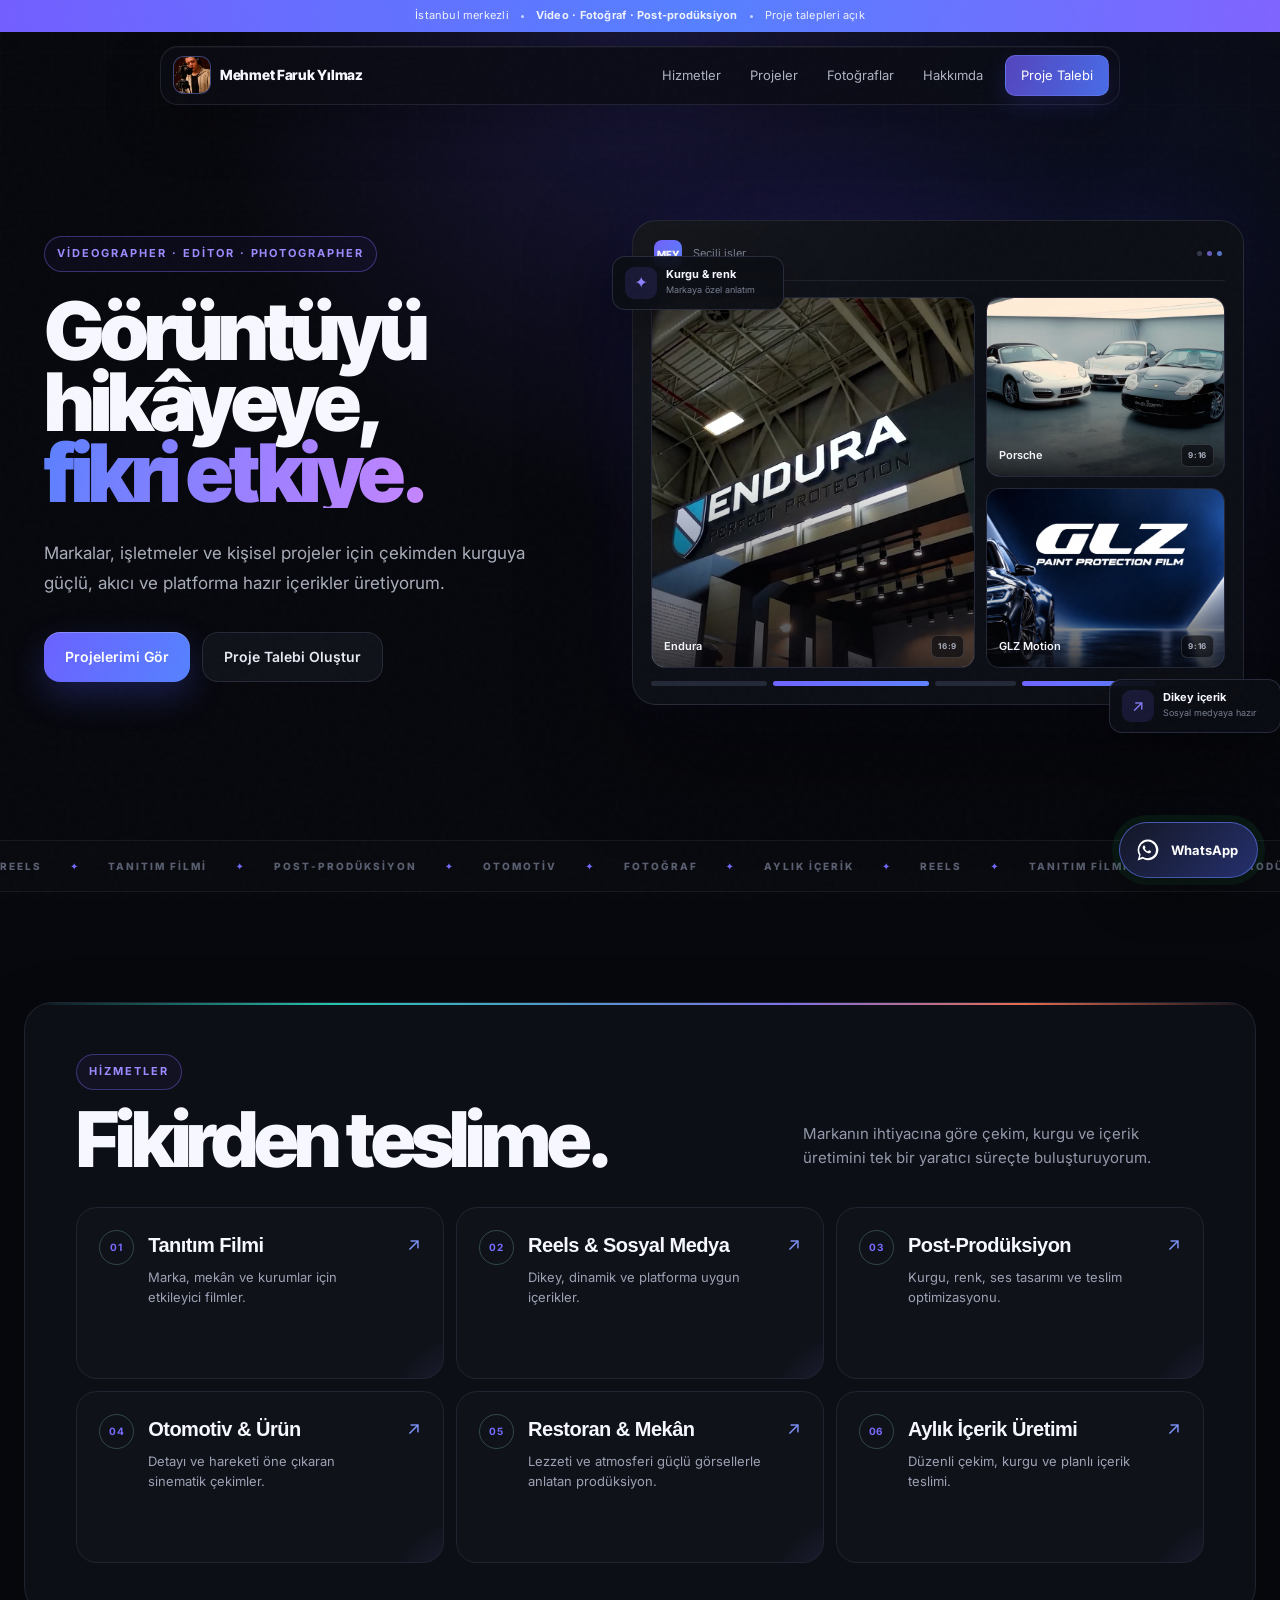
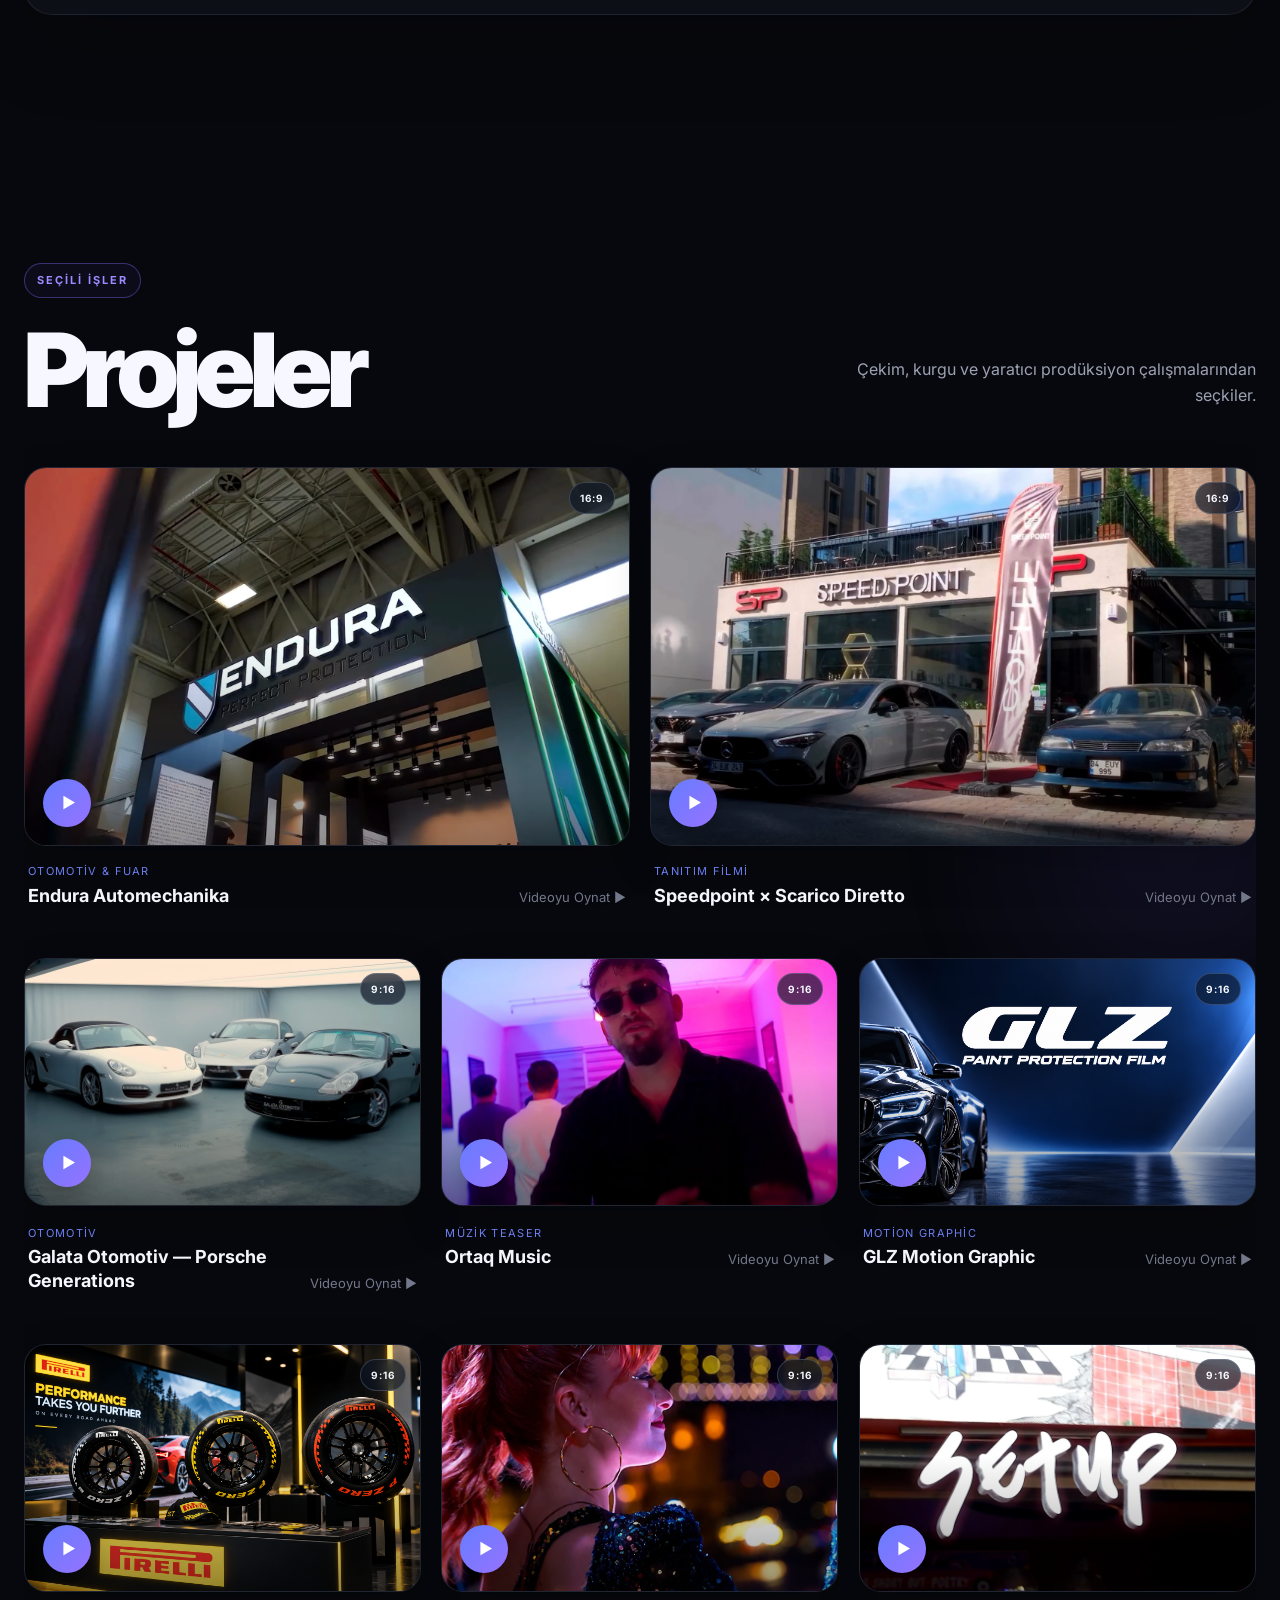
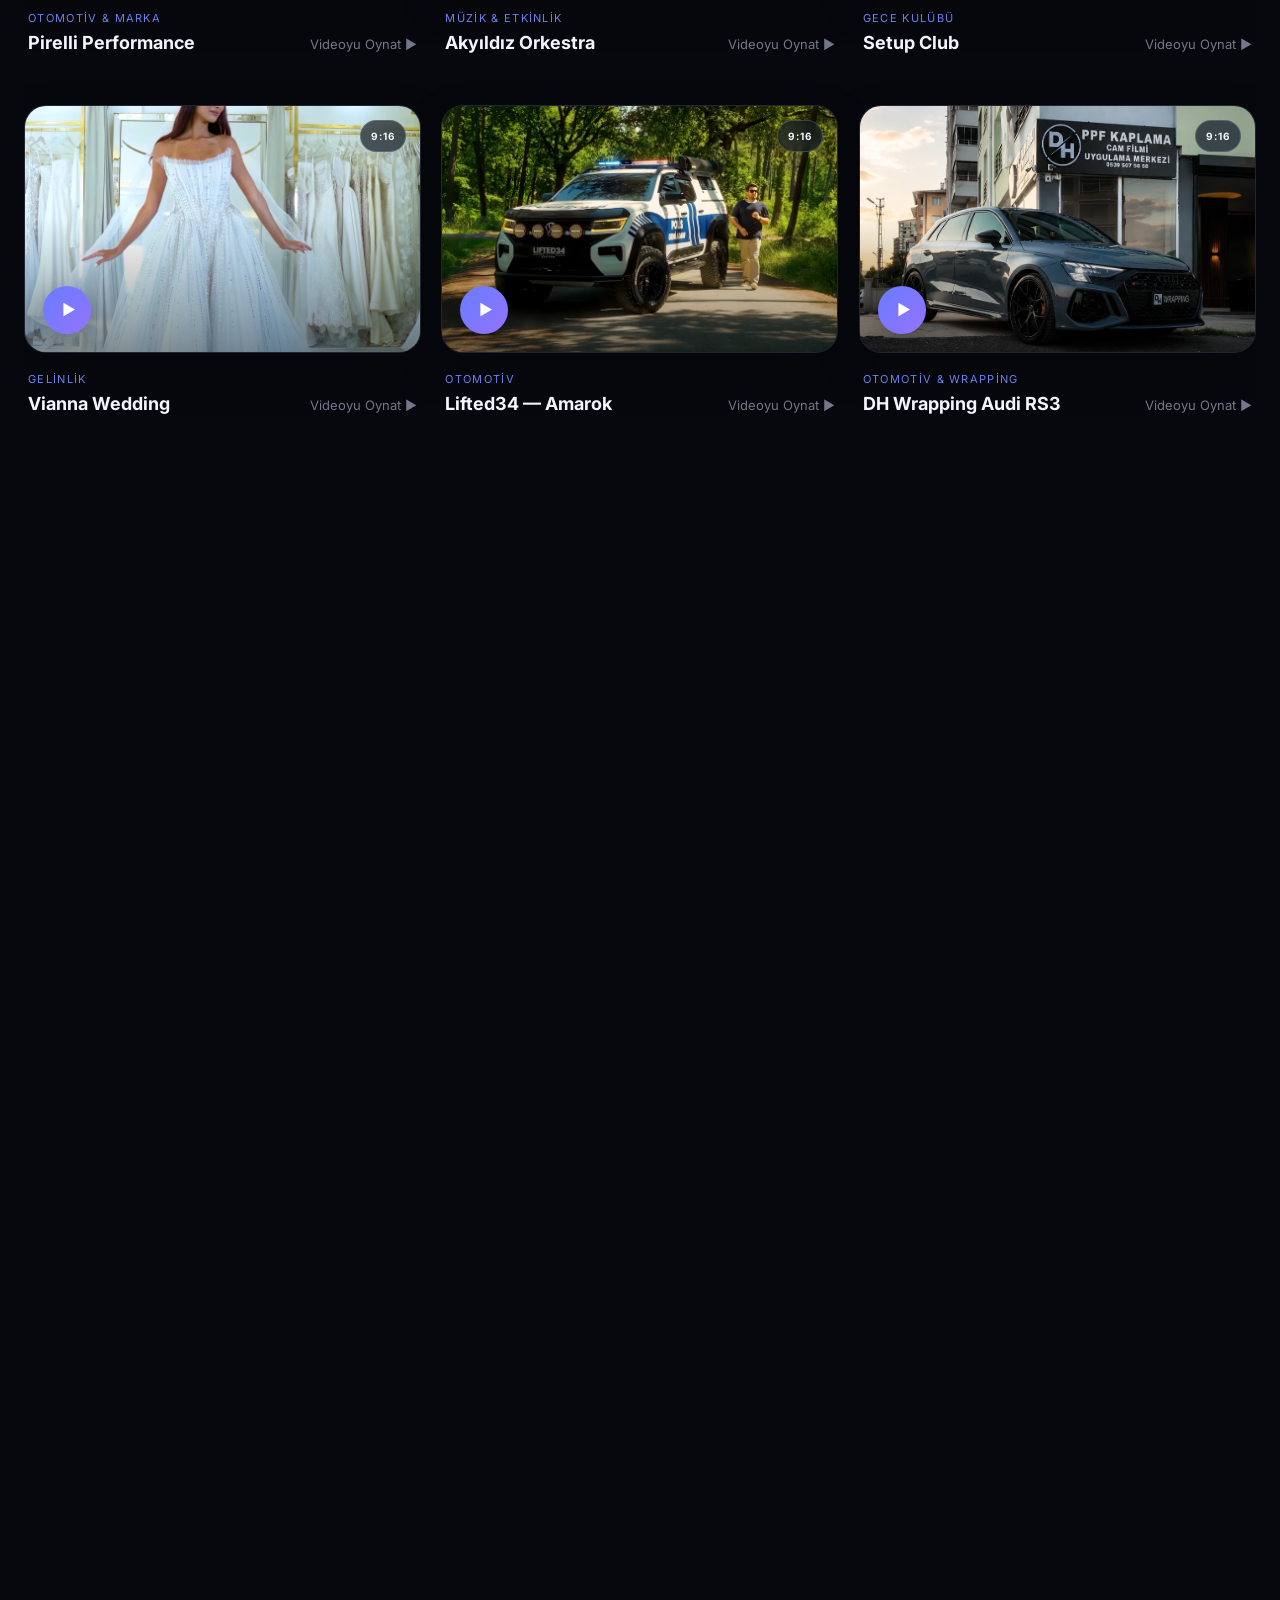
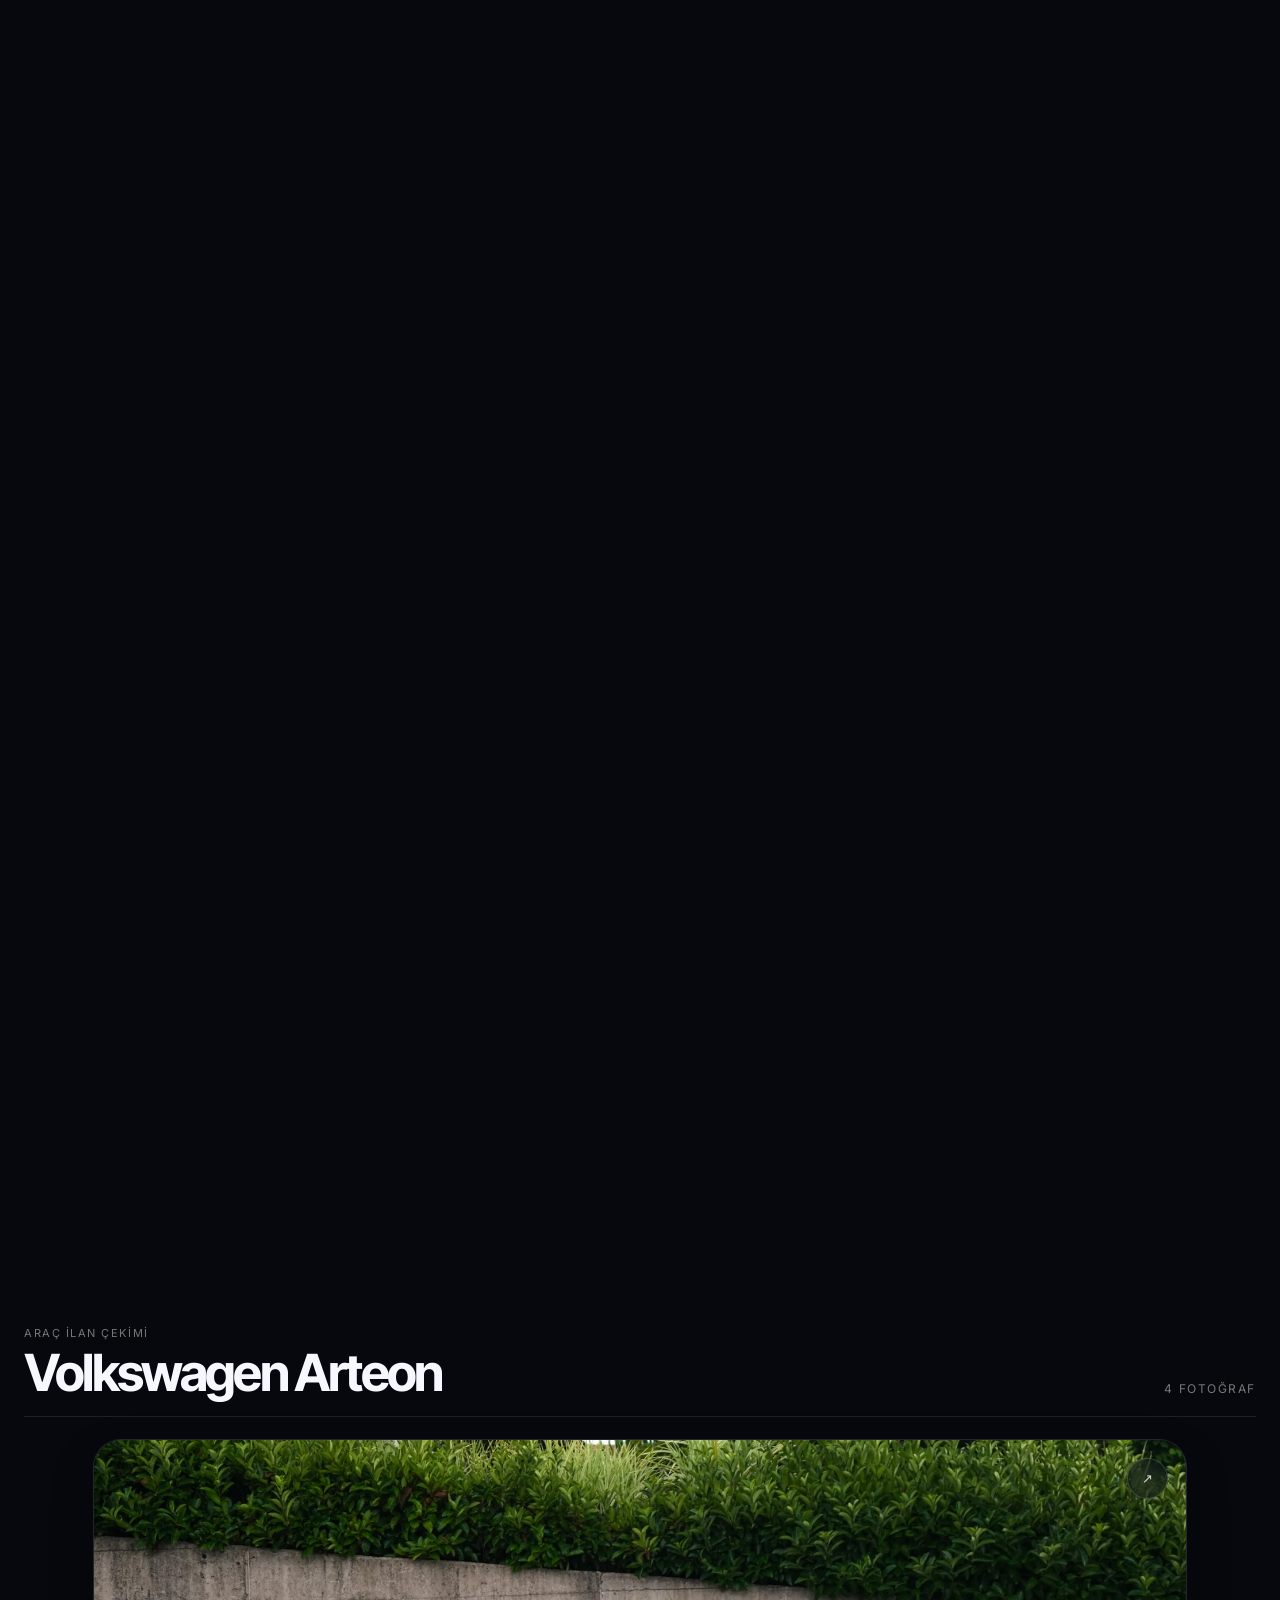
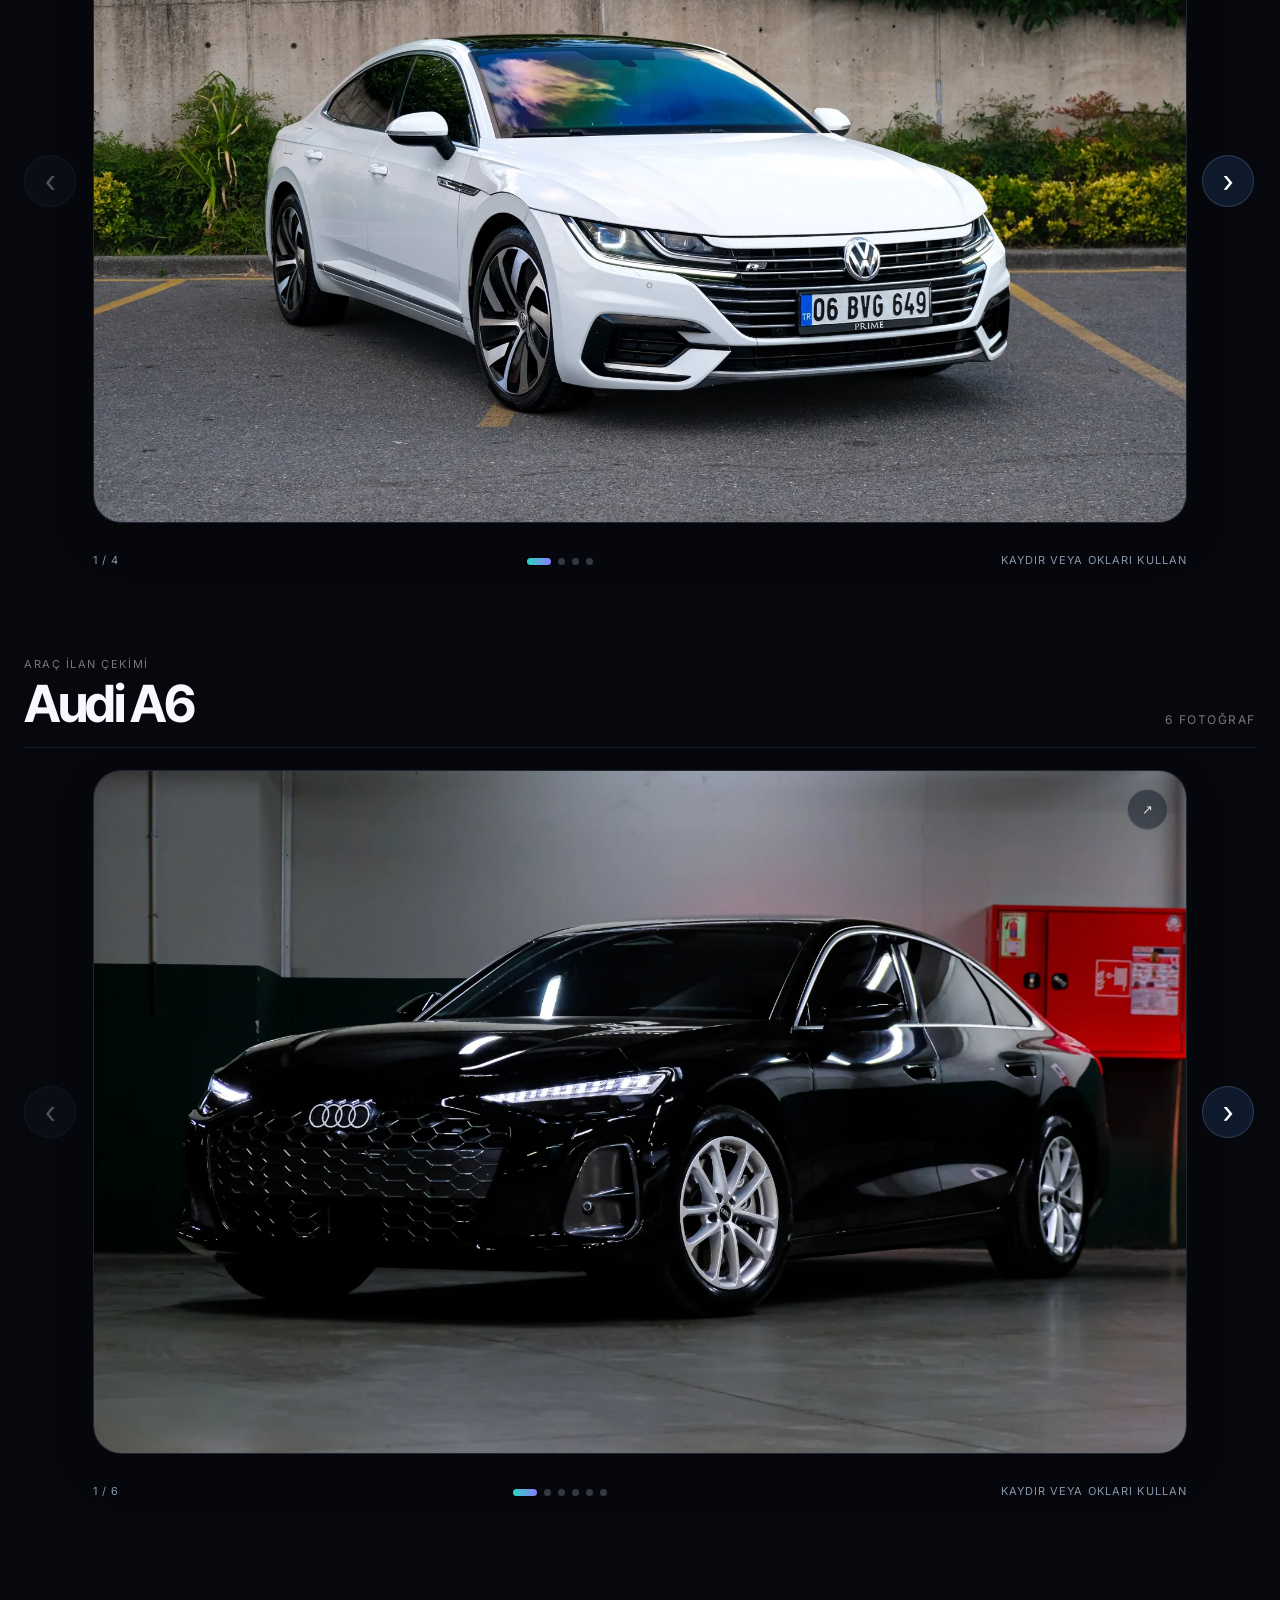
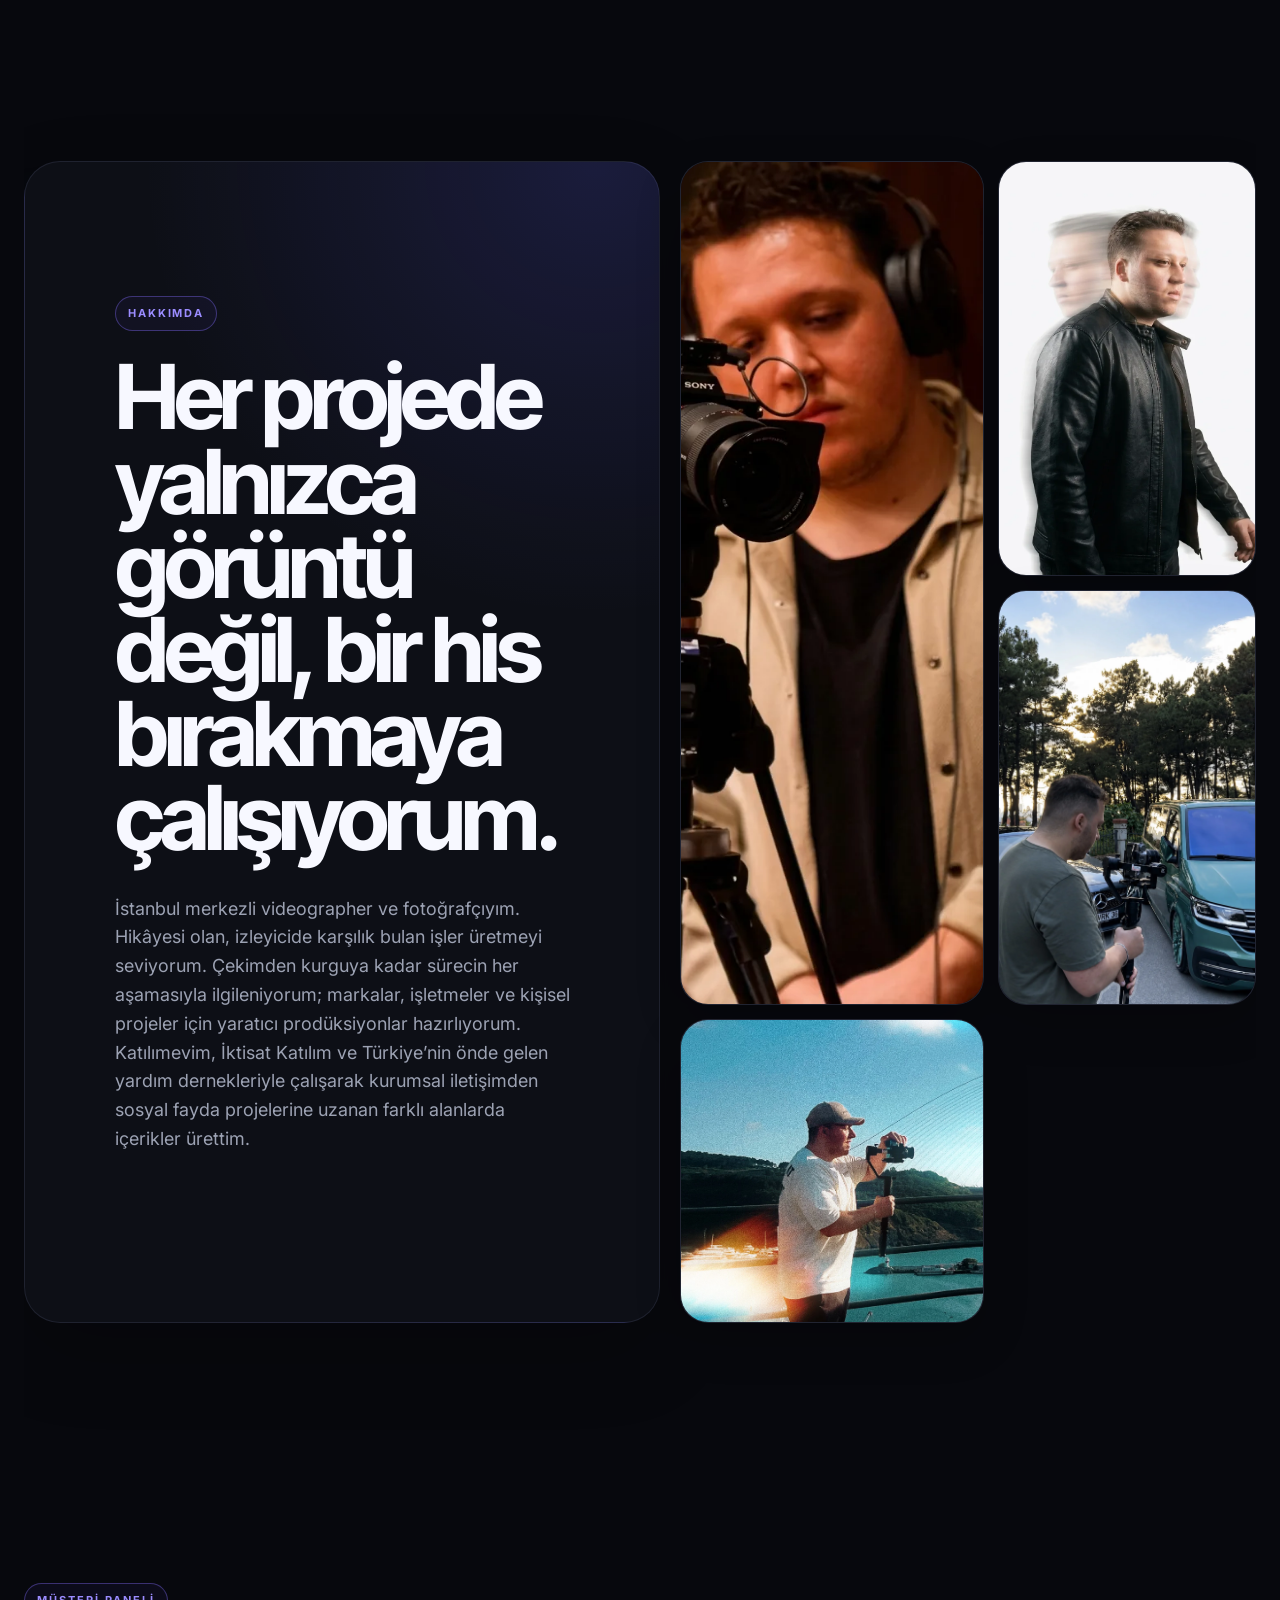
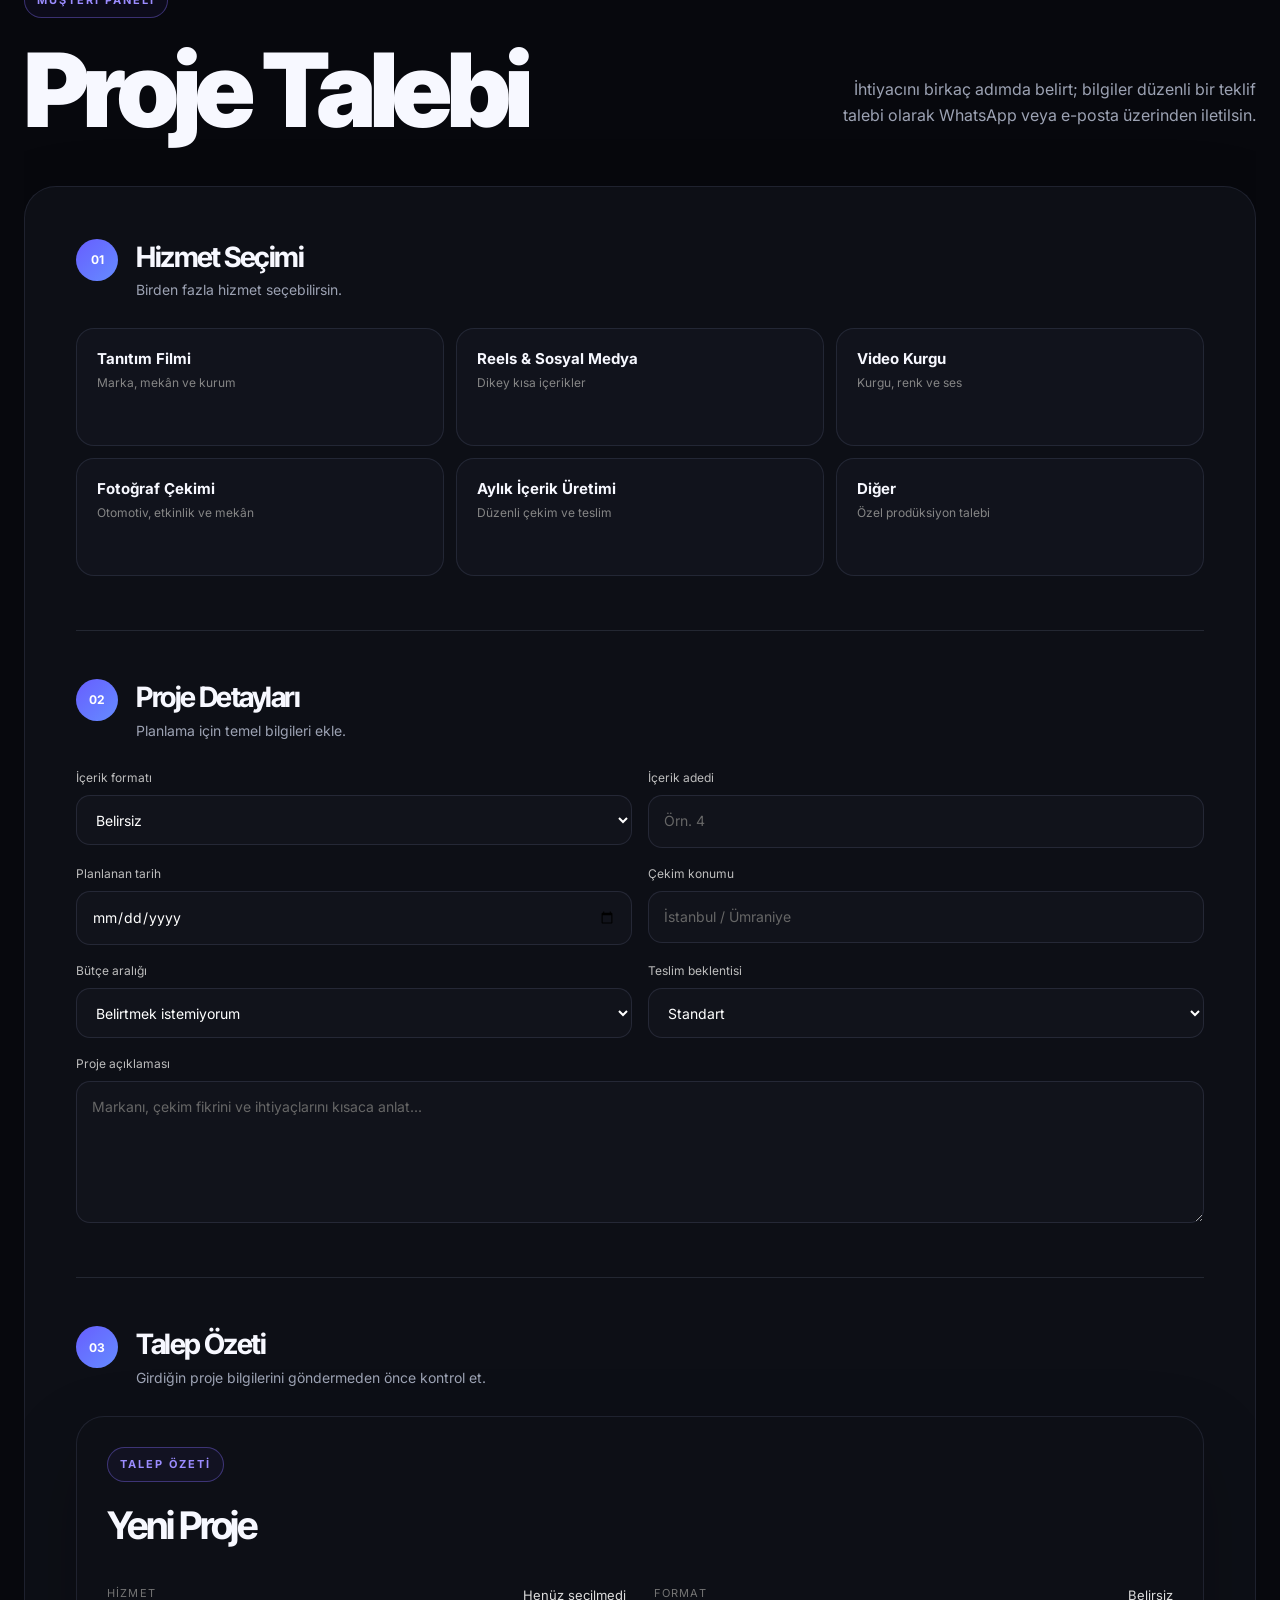
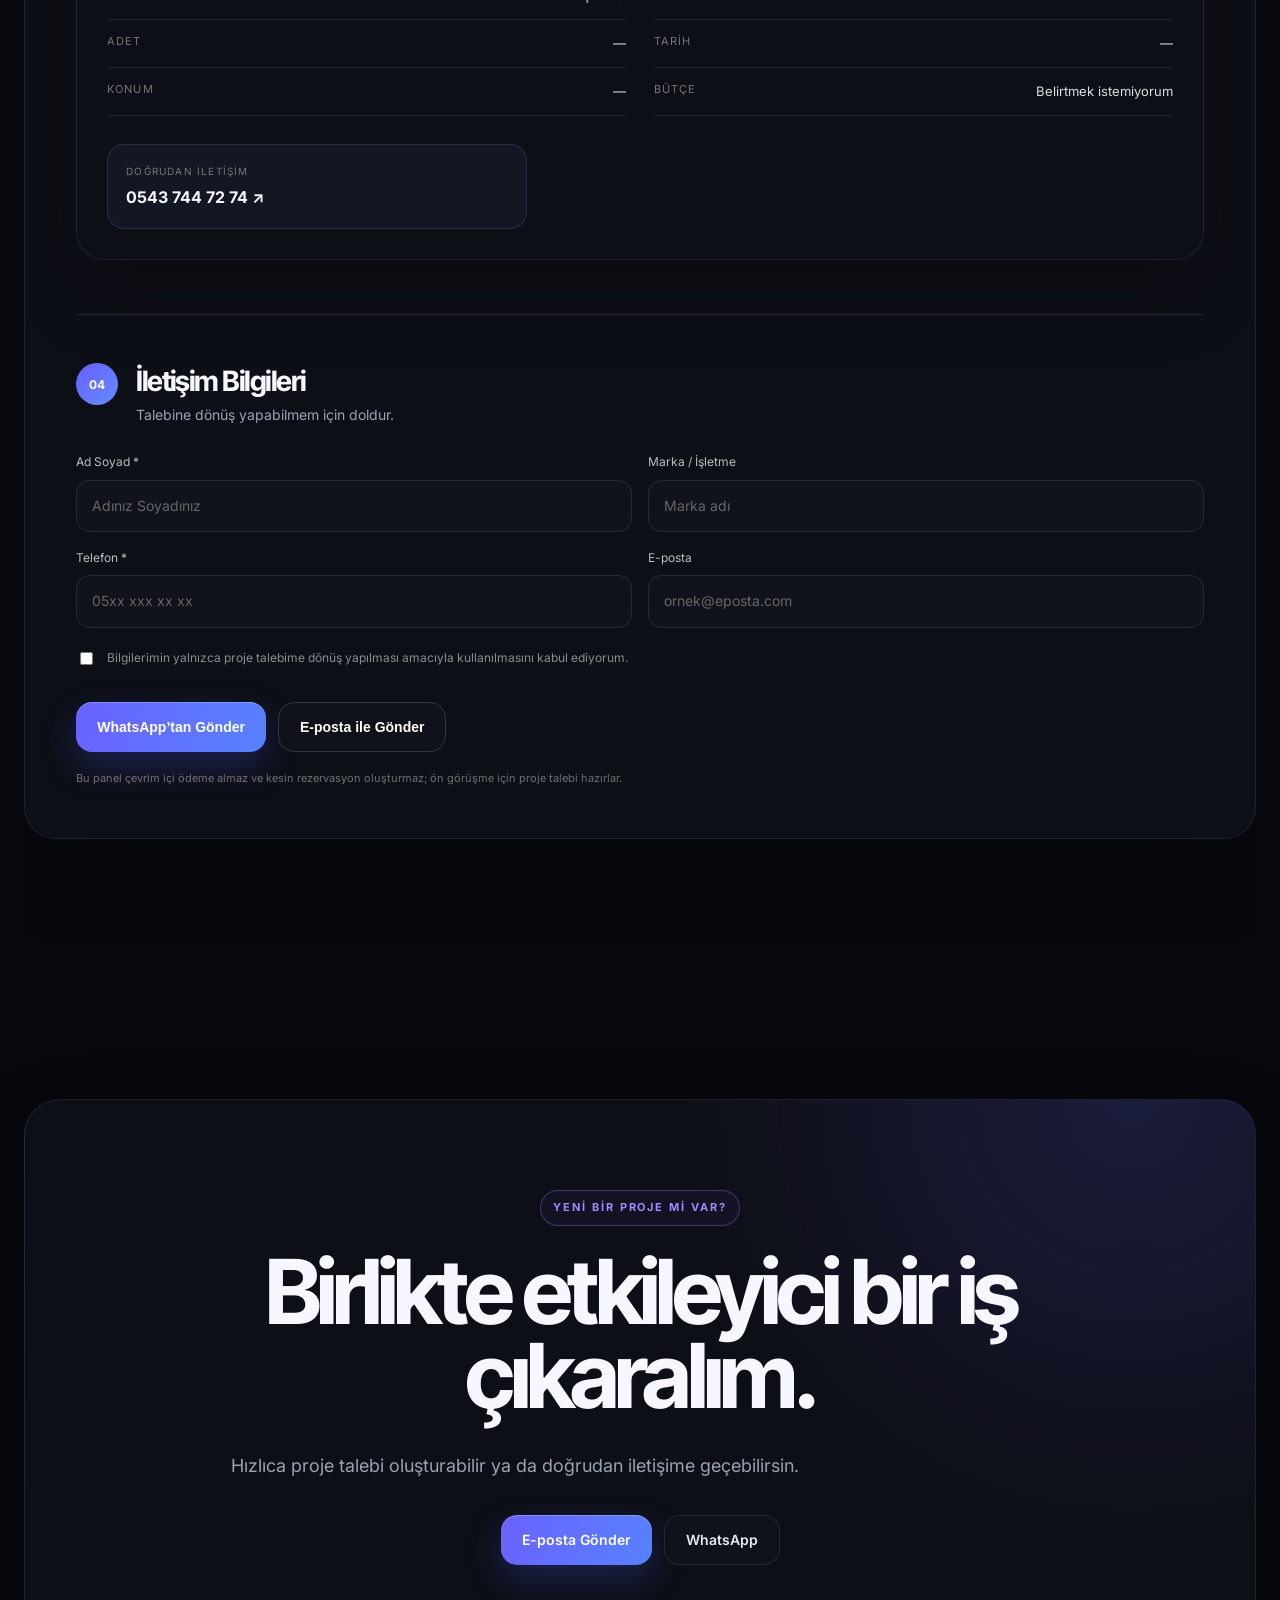
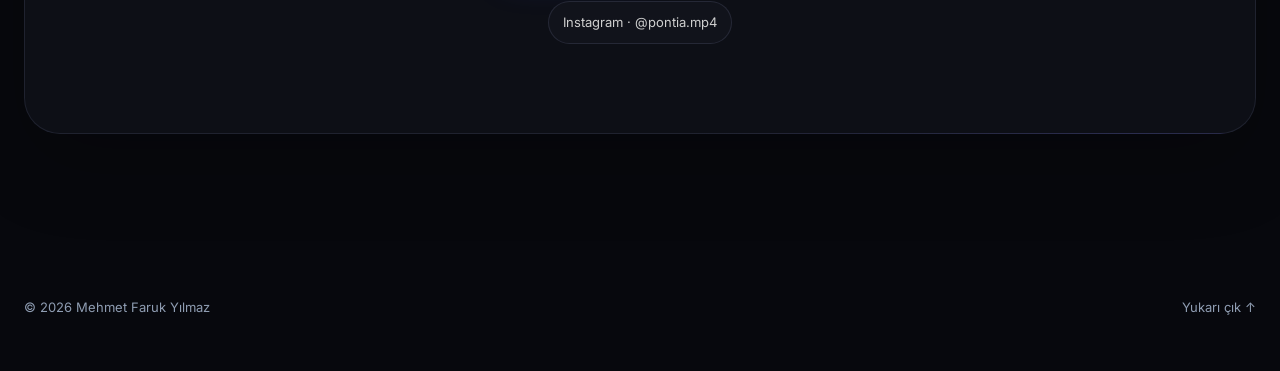
==== commit 6594c925: "Replace Dt. Engin Aytur video while preserving title and cover" ====
--- a/index.html
+++ b/index.html
@@ -41,7 +41,7 @@
 <article aria-label="Sortie Effective videosunu oynat" class="project-card is-vertical reveal" data-video-id="V9F_8q1FXXQ" data-video-title="Sortie Effective" id="project-sortie-effective" role="button" tabindex="0"><div class="project-art"><img alt="Sortie Effective video kapağı" loading="lazy" src="assets/covers/sortie-card.webp"/><span aria-hidden="true" class="project-play">▶</span><span class="format-badge">9:16</span></div><div class="project-info"><div><p>Restoran Reels</p><h3>Sortie Effective</h3></div><span>Videoyu Oynat ▶</span></div></article>
 <article aria-label="İstanbul Konya Sofrası videosunu oynat" class="project-card is-vertical reveal" data-video-id="NplbxAKrP5g" data-video-title="İstanbul Konya Sofrası" id="project-konya-sofrasi" role="button" tabindex="0"><div class="project-art"><img alt="İstanbul Konya Sofrası video kapağı" loading="lazy" src="assets/covers/konya-card.webp"/><span aria-hidden="true" class="project-play">▶</span><span class="format-badge">9:16</span></div><div class="project-info"><div><p>Konuşmalı Reels</p><h3>İstanbul Konya Sofrası</h3></div><span>Videoyu Oynat ▶</span></div></article>
 <article aria-label="Konya Sofrası Google Maps videosunu oynat" class="project-card is-vertical reveal" data-video-id="Erd9kKvGinE" data-video-title="Konya Sofrası Google Maps" id="project-konya-sofrasi-google-maps" role="button" tabindex="0"><div class="project-art"><img alt="Konya Sofrası Google Maps video kapağı" loading="lazy" src="assets/covers/konya-sofrasi-google-maps-card.webp"/><span aria-hidden="true" class="project-play">▶</span><span class="format-badge">9:16</span></div><div class="project-info"><div><p>Restoran &amp; Konum Reels</p><h3>Konya Sofrası Google Maps</h3></div><span>Videoyu Oynat ▶</span></div></article>
-<article aria-label="Doktor Engin Aytur — Reels Videosu videosunu oynat" class="project-card is-vertical reveal" data-video-id="Z8OerCgKwGM" data-video-title="Doktor Engin Aytur — Reels Videosu" id="project-doktor-engin-aytur" role="button" tabindex="0"><div class="project-art"><img alt="Doktor Engin Aytur Reels videosu kapağı" loading="lazy" src="assets/covers/doktor-engin-card.webp"/><span aria-hidden="true" class="project-play">▶</span><span class="format-badge">9:16</span></div><div class="project-info"><div><p>Sağlık &amp; Sosyal Medya</p><h3>Doktor Engin Aytur — Reels Videosu</h3></div><span>Videoyu Oynat ▶</span></div></article>
+<article aria-label="Doktor Engin Aytur — Reels Videosu videosunu oynat" class="project-card is-vertical reveal" data-video-id="2z29WbvzpaY" data-video-title="Doktor Engin Aytur — Reels Videosu" id="project-doktor-engin-aytur" role="button" tabindex="0"><div class="project-art"><img alt="Doktor Engin Aytur Reels videosu kapağı" loading="lazy" src="assets/covers/doktor-engin-card.webp"/><span aria-hidden="true" class="project-play">▶</span><span class="format-badge">9:16</span></div><div class="project-info"><div><p>Sağlık &amp; Sosyal Medya</p><h3>Doktor Engin Aytur — Reels Videosu</h3></div><span>Videoyu Oynat ▶</span></div></article>
 </div><a class="channel-feature reveal" href="https://www.youtube.com/@Motor1Turkiye" rel="noopener noreferrer" target="_blank"><div class="channel-feature-media"><img alt="Motor1 Türkiye kurgu portfolyosu" loading="lazy" src="assets/covers/motor1-poster.webp"/></div><div class="channel-feature-copy"><p class="eyebrow">Kurgu Portfolyosu</p><h3>Motor1 Türkiye</h3><p>Kanalda yayımlanan videoların tamamının kurgu sürecini yürütüyorum.</p></div><span>YouTube kanalını görüntüle ↗</span></a></section>
 <section class="photography section-shell" id="photography"><div class="section-heading reveal"><div><p class="eyebrow">Fotoğraf seçkisi</p><h2>Fotoğraflar</h2></div><p class="section-note">Etkinlik ve otomotiv fotoğrafçılığından seçili çalışmalar.</p></div>
 <div class="photo-project reveal"><div class="photo-project-heading"><div><p>Nişan Çekimi</p><h3>Nişan Hikâyesi</h3></div><span>6 Fotoğraf</span></div><div aria-label="Nişan Hikâyesi" class="photo-carousel" data-carousel=""><button aria-label="Önceki fotoğraf" class="carousel-arrow carousel-prev" type="button">‹</button><div class="photo-carousel-viewport"><div class="photo-carousel-track"><button aria-label="Nişan fotoğrafını büyüt" class="photo-slide" data-lightbox="assets/photos/nisan-01.webp" data-slide-index="0" type="button"><img alt="Nişan töreninde çift portresi" loading="lazy" src="assets/photos/nisan-01.webp"/></button><button aria-label="Yüzük fotoğrafını büyüt" class="photo-slide" data-lightbox="assets/photos/nisan-02.webp" data-slide-index="1" type="button"><img alt="Nişan yüzükleri ve takı detayları" loading="lazy" src="assets/photos/nisan-02.webp"/></button><button aria-label="Nişan fotoğrafını büyüt" class="photo-slide" data-lightbox="assets/photos/nisan-03.webp" data-slide-index="2" type="button"><img alt="Nişan tarihini gösteren yaratıcı çift detayı" loading="lazy" src="assets/photos/nisan-03.webp"/></button><button aria-label="Yüzük detayı fotoğrafını büyüt" class="photo-slide" data-lightbox="assets/photos/nisan-04.webp" data-slide-index="3" type="button"><img alt="Gelin yüzük ve el detayı" loading="lazy" src="assets/photos/nisan-04.webp"/></button><button aria-label="Nişan fotoğrafını büyüt" class="photo-slide" data-lightbox="assets/photos/nisan-05.webp" data-slide-index="4" type="button"><img alt="Nişan dekoru önünde çift" loading="lazy" src="assets/photos/nisan-05.webp"/></button><button aria-label="Ayna fotoğrafını büyüt" class="photo-slide is-portrait" data-lightbox="assets/photos/nisan-06.webp" data-slide-index="5" type="button"><img alt="Aynada gülümseyen nişanlı çift" loading="lazy" src="assets/photos/nisan-06.webp"/></button></div></div><button aria-label="Sonraki fotoğraf" class="carousel-arrow carousel-next" type="button">›</button><div class="carousel-meta"><span class="carousel-counter">1 / 6</span><div aria-label="Fotoğraf seçimi" class="carousel-dots"></div><span class="carousel-hint">Kaydır veya okları kullan</span></div></div></div>
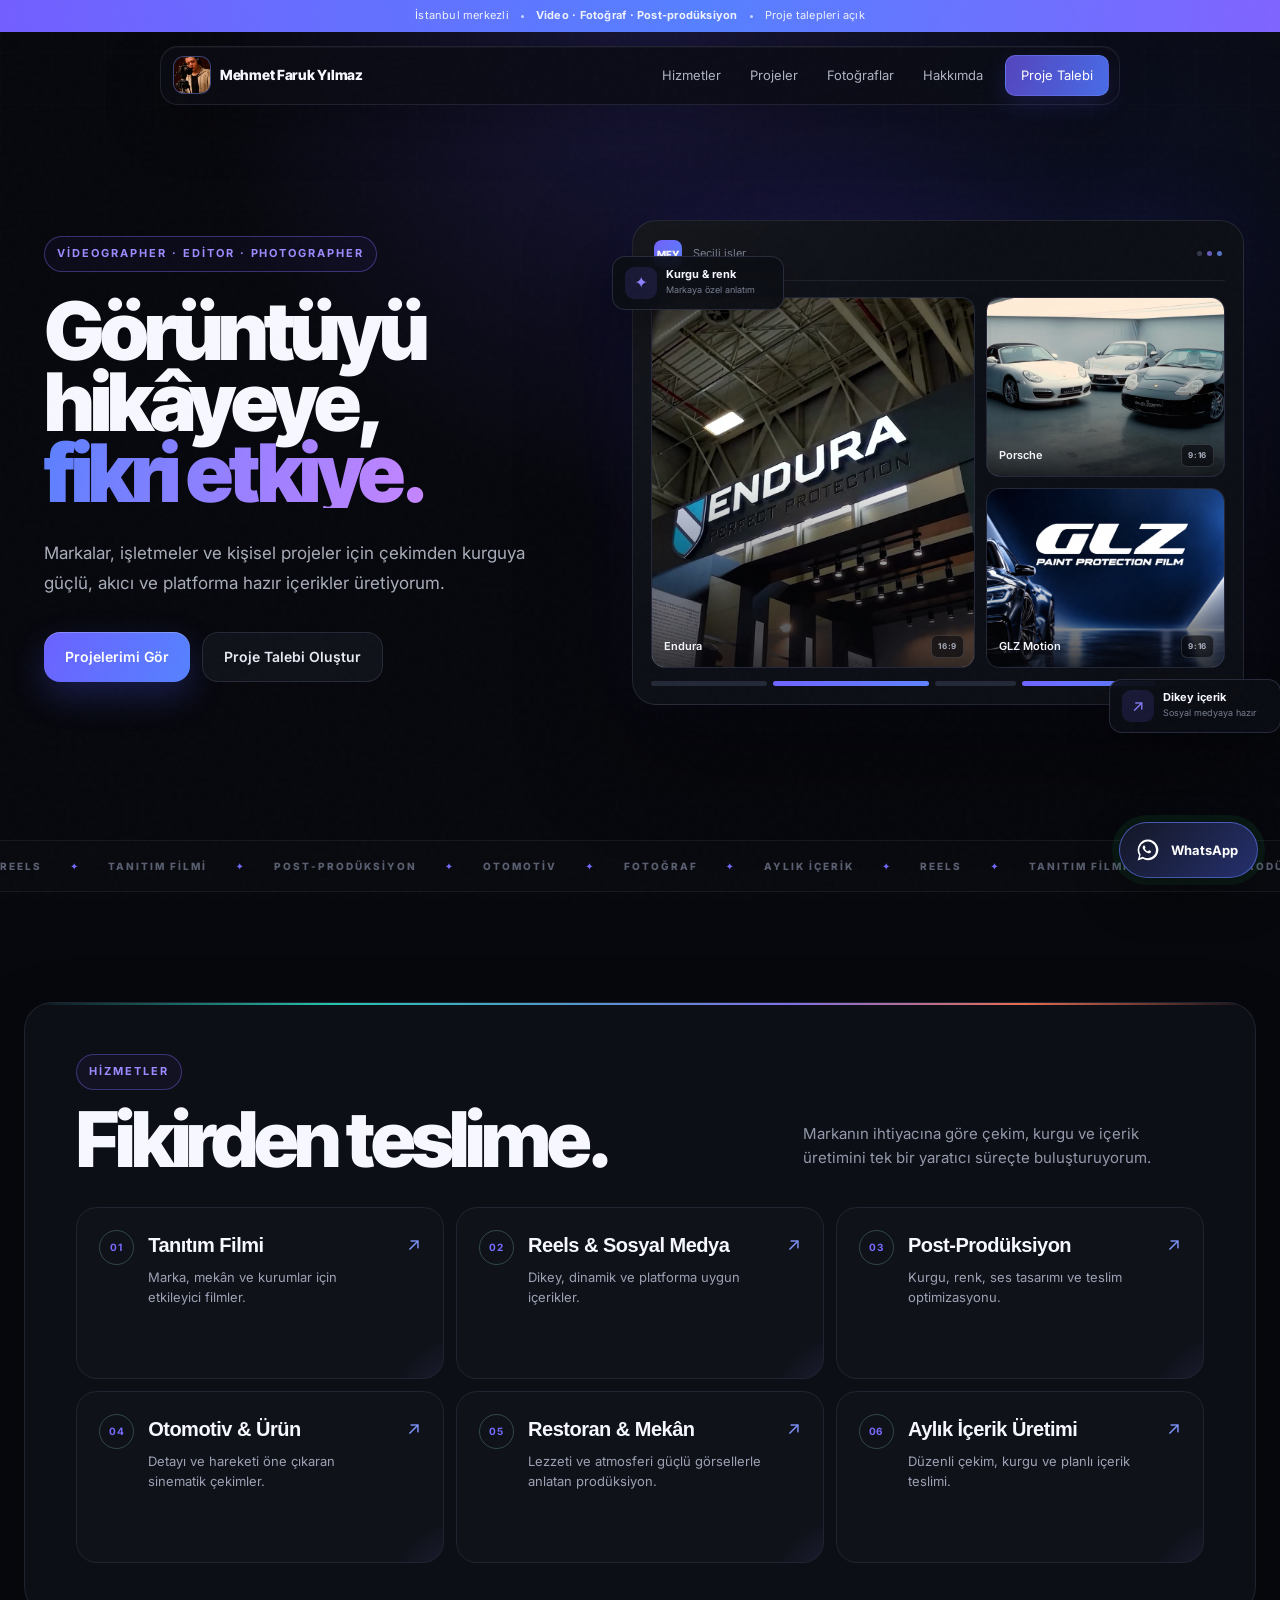
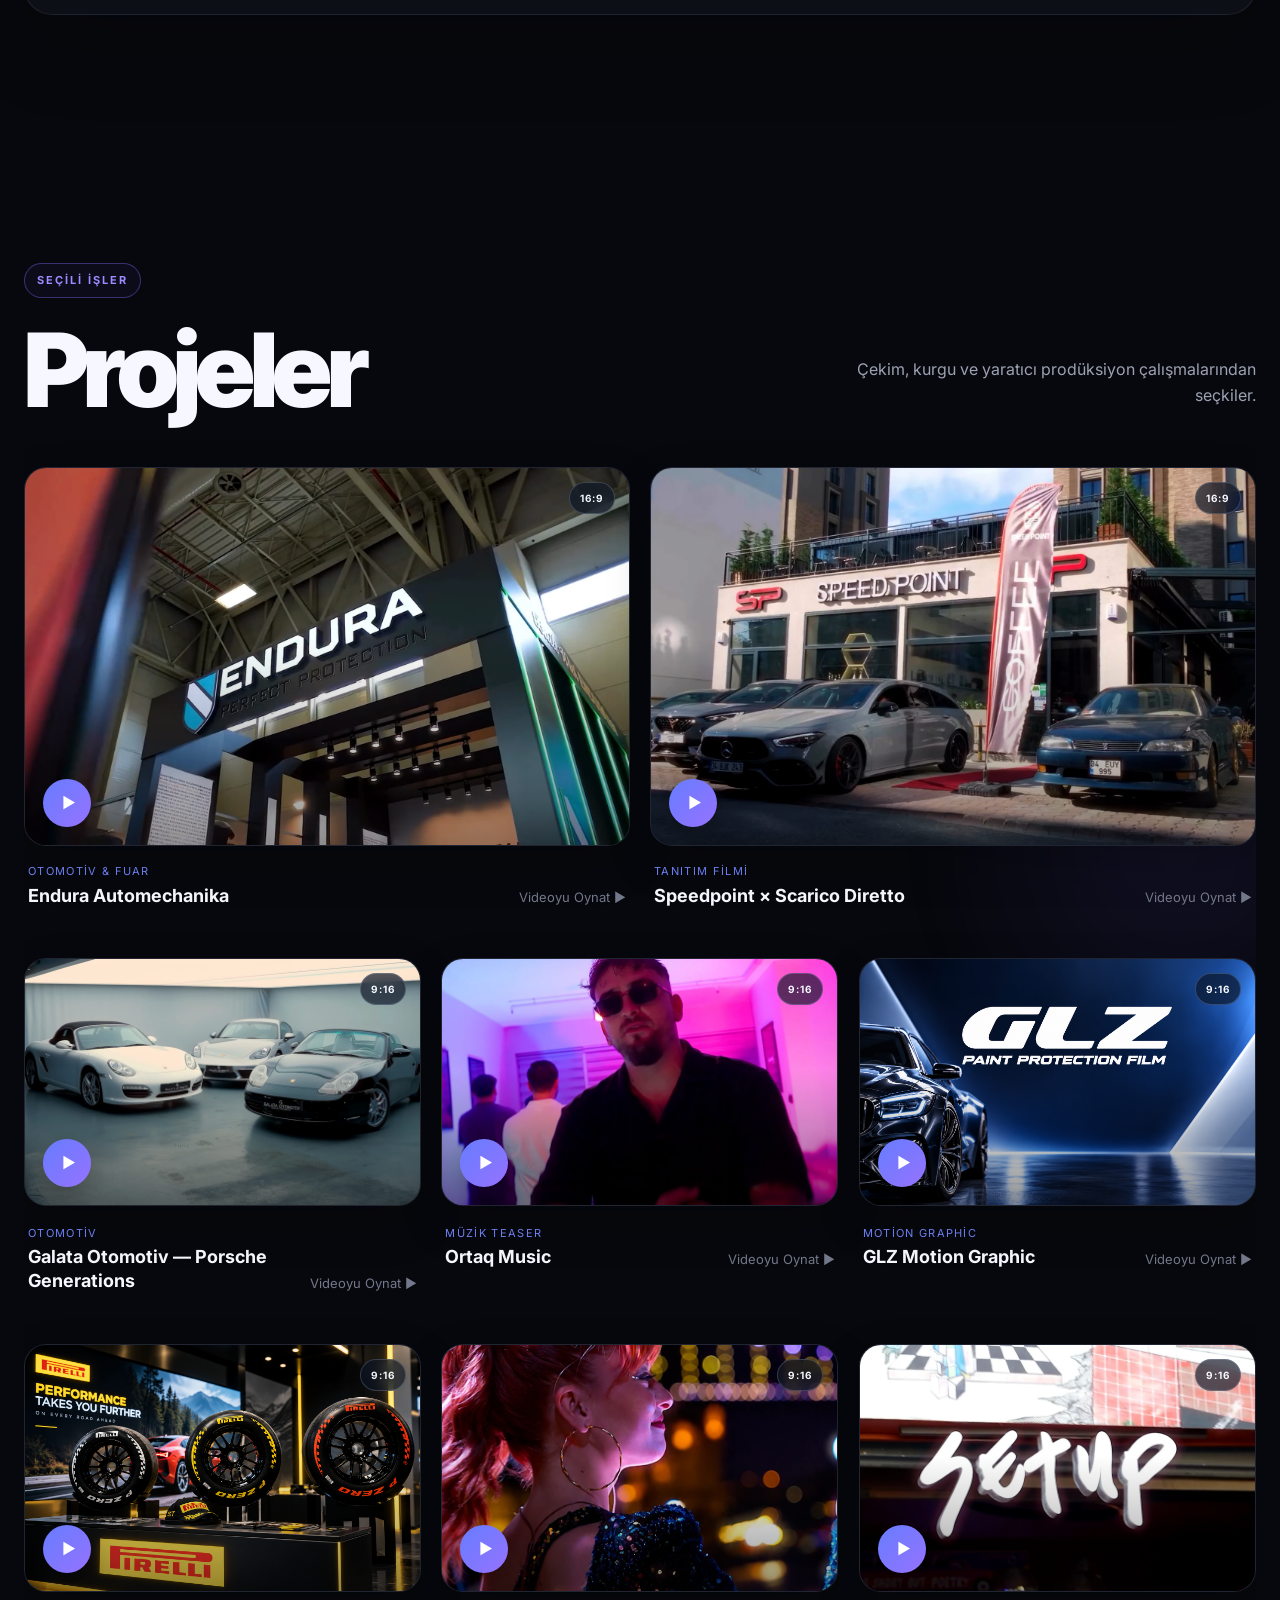
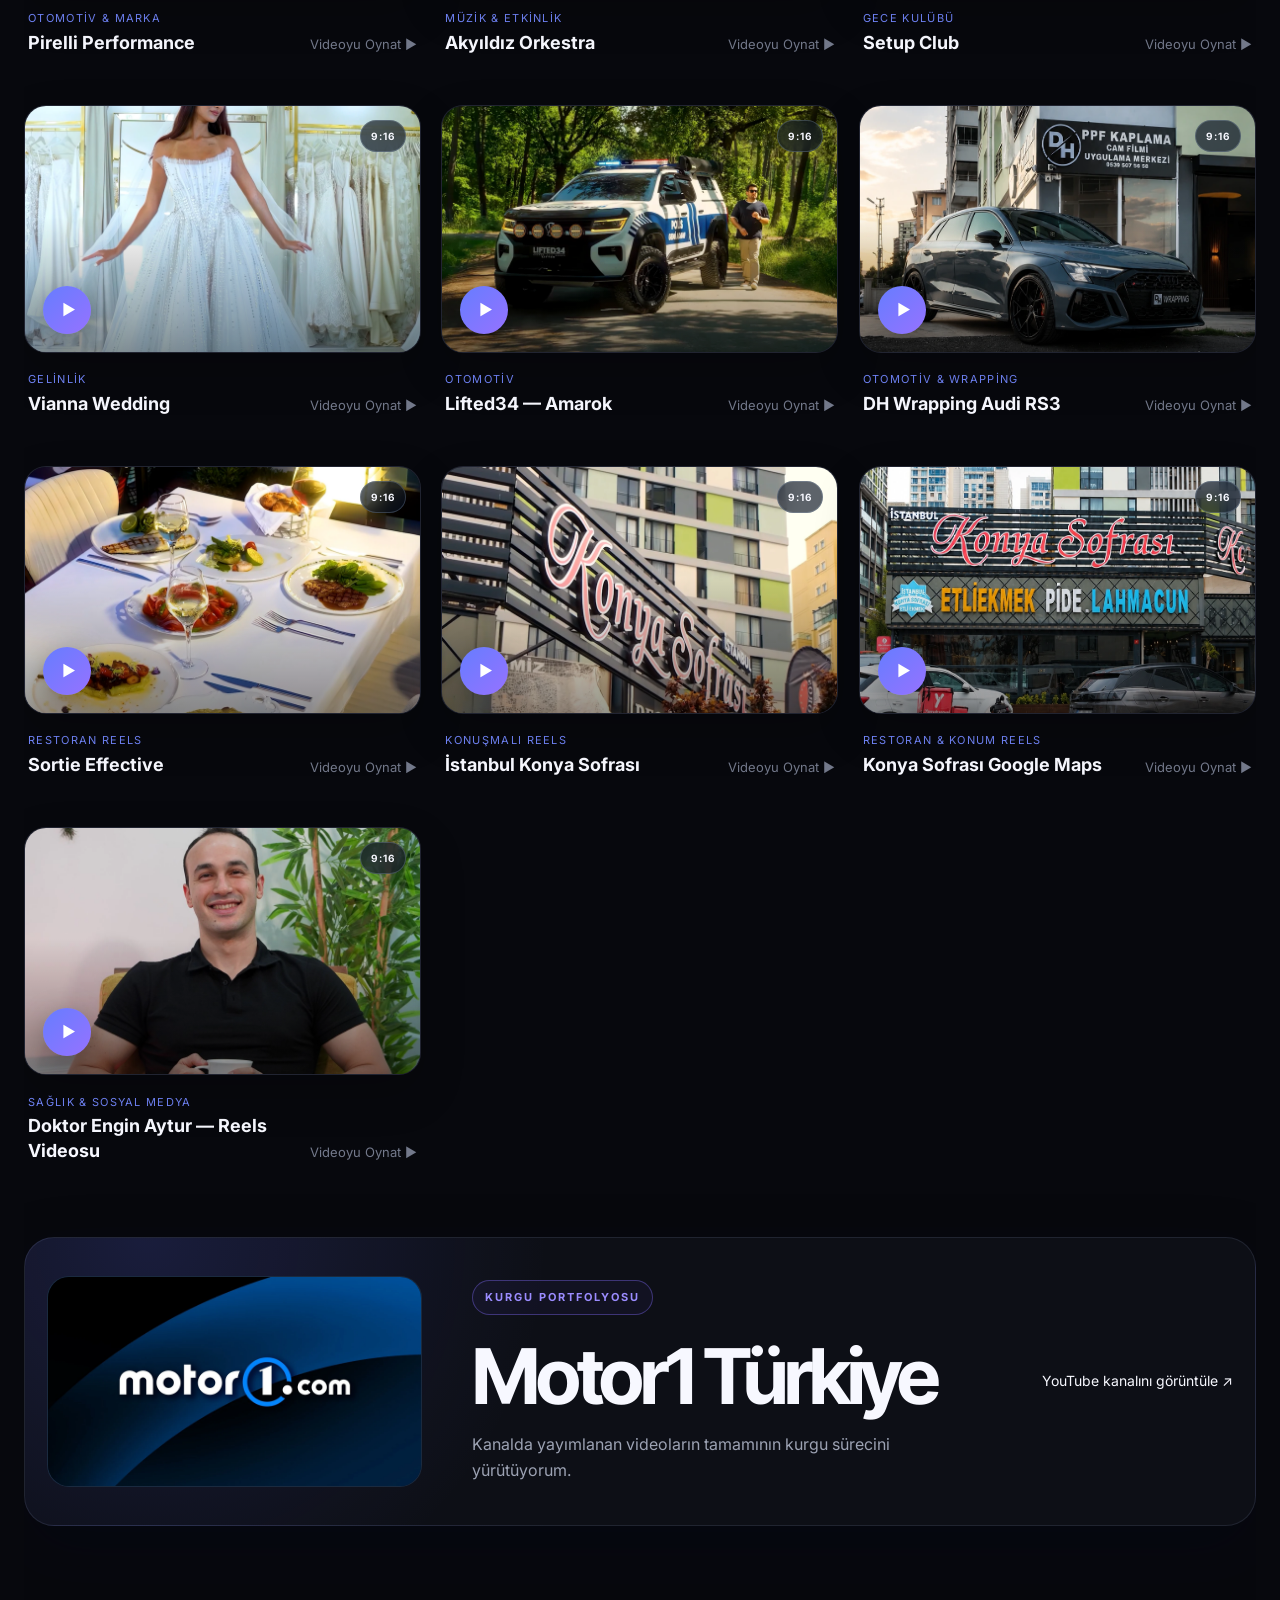
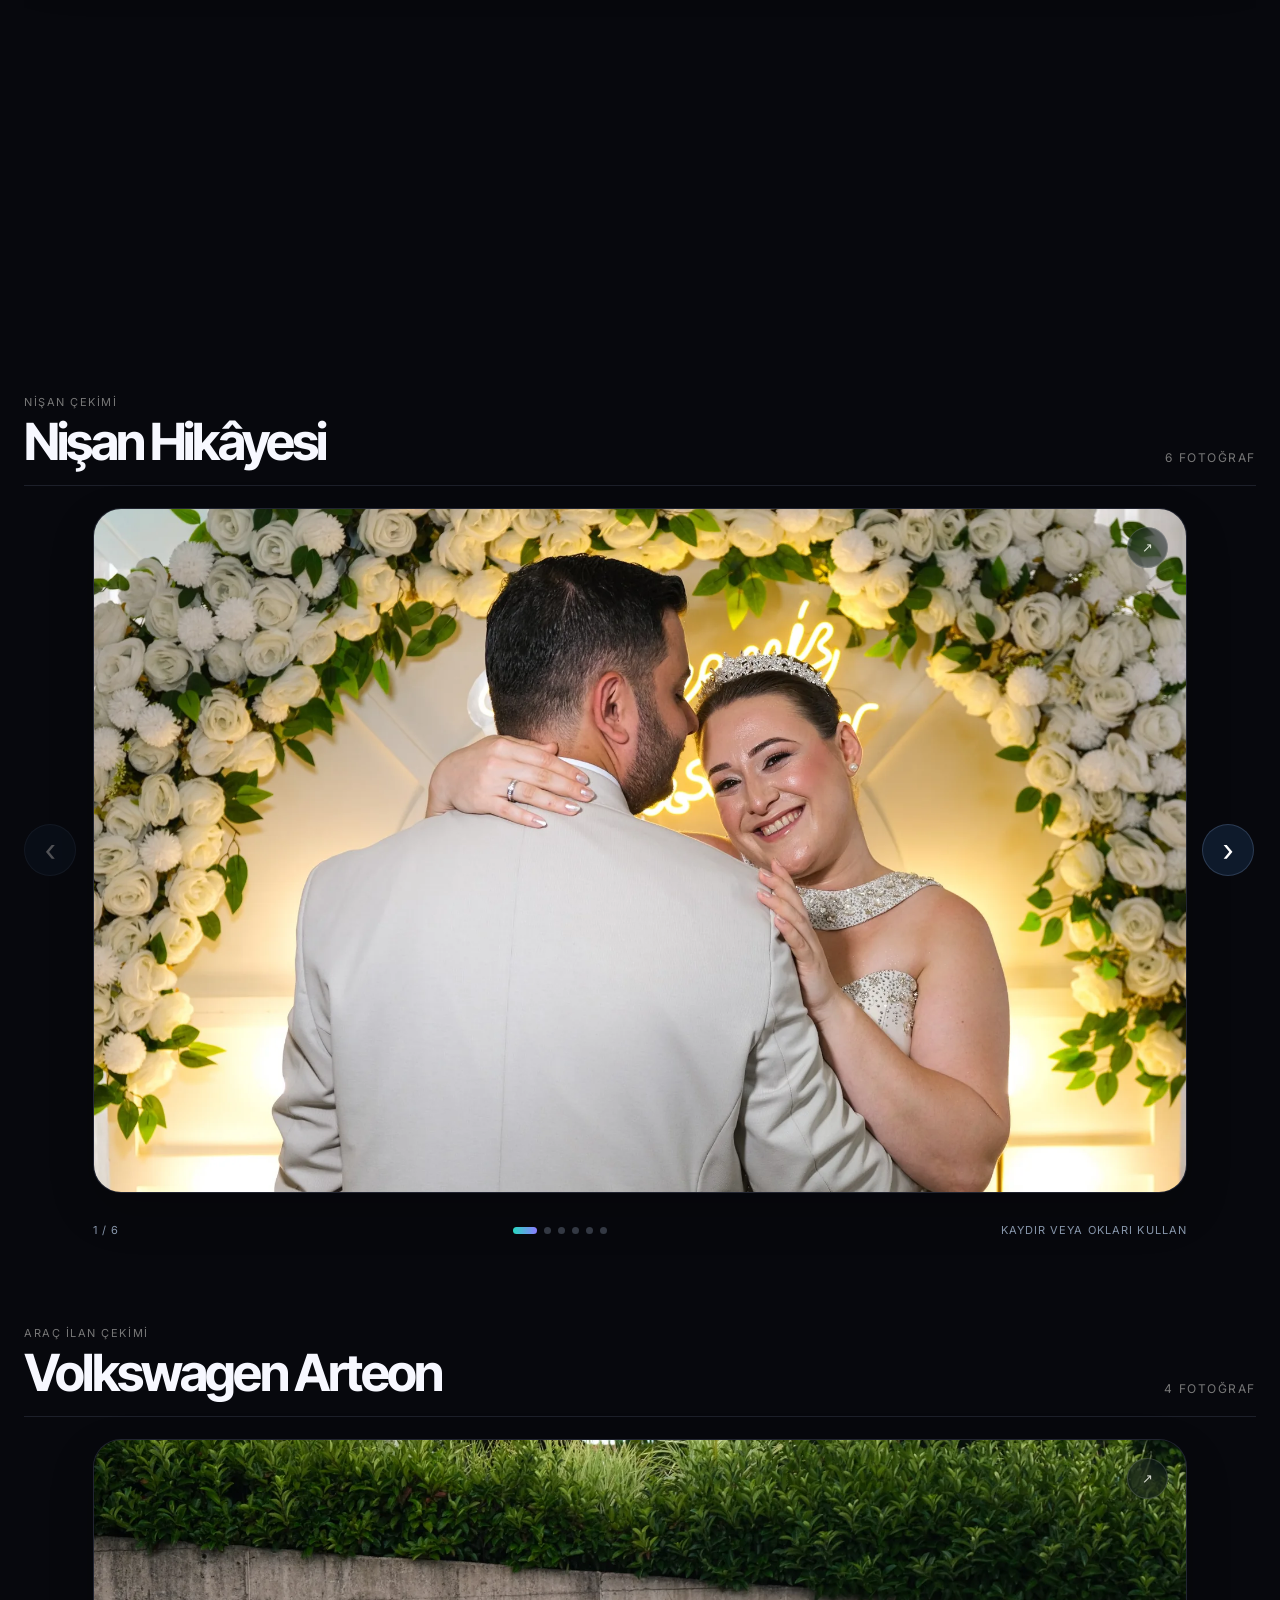
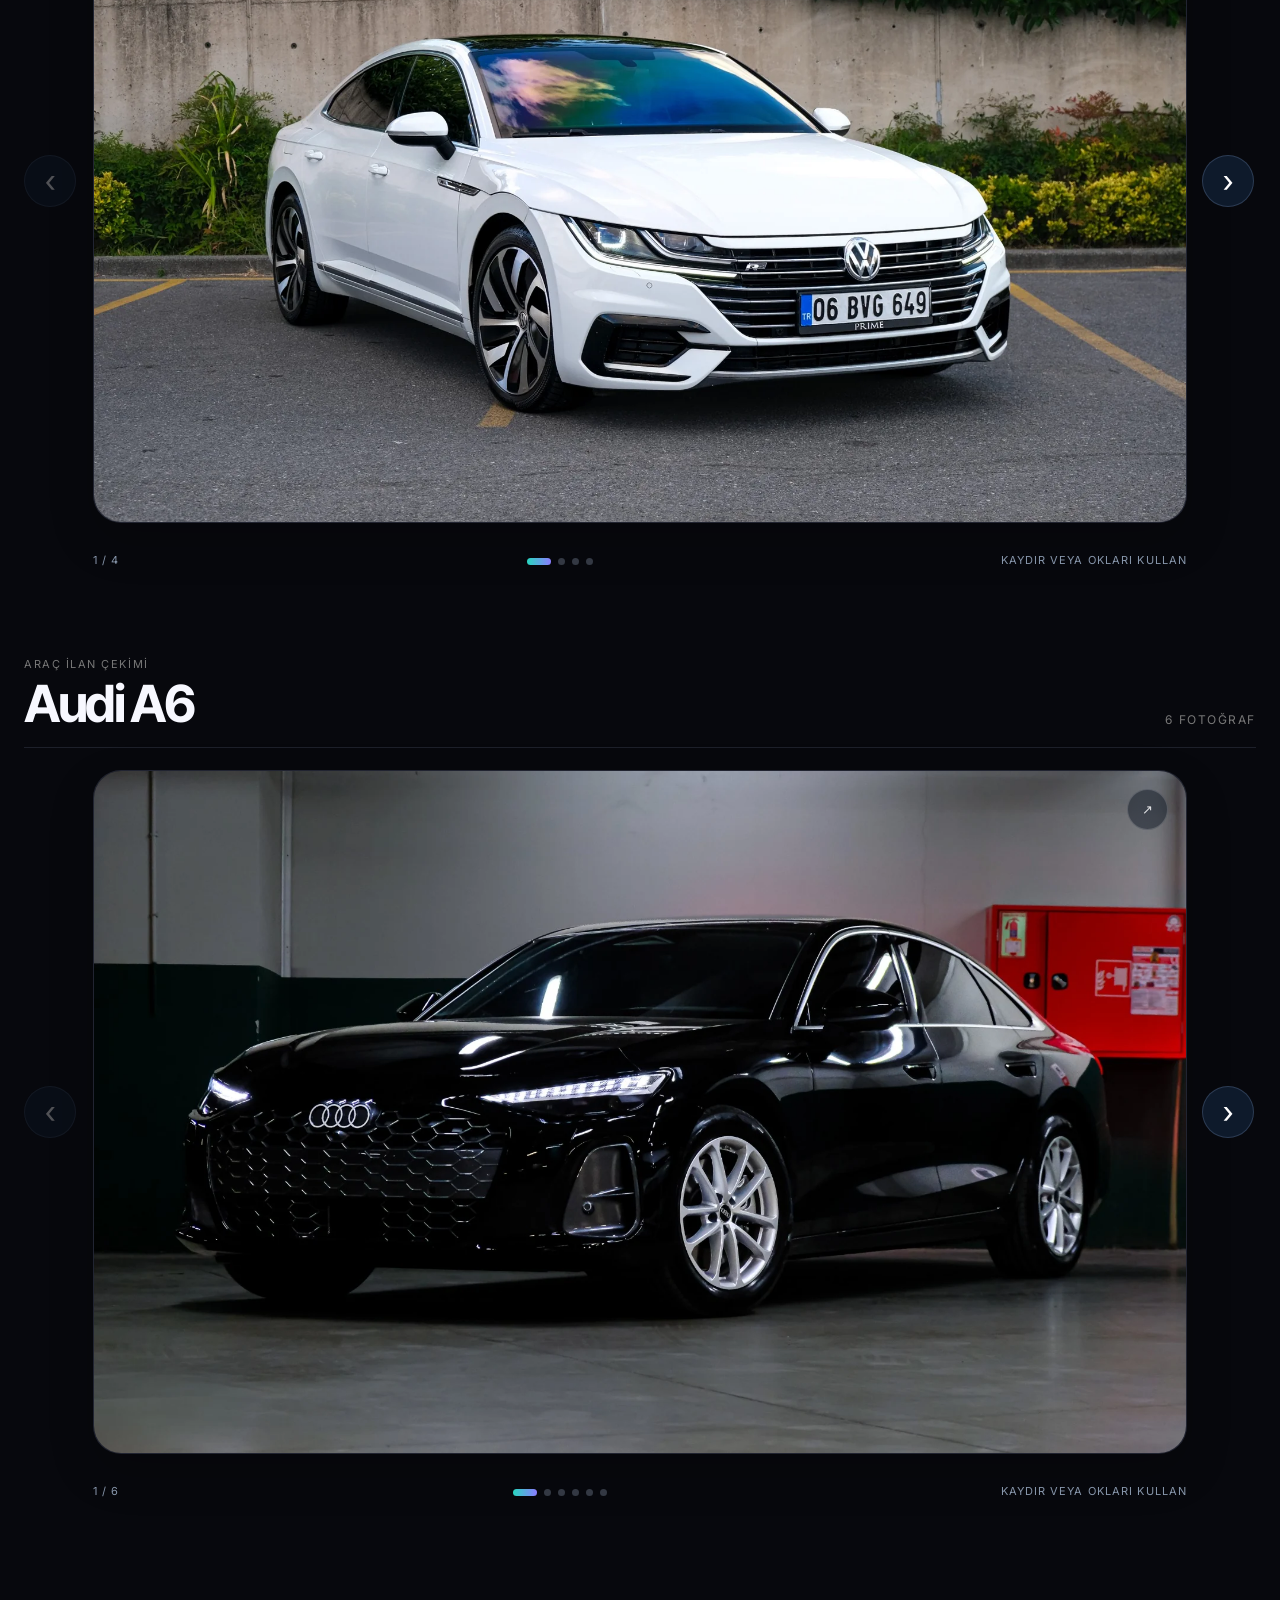
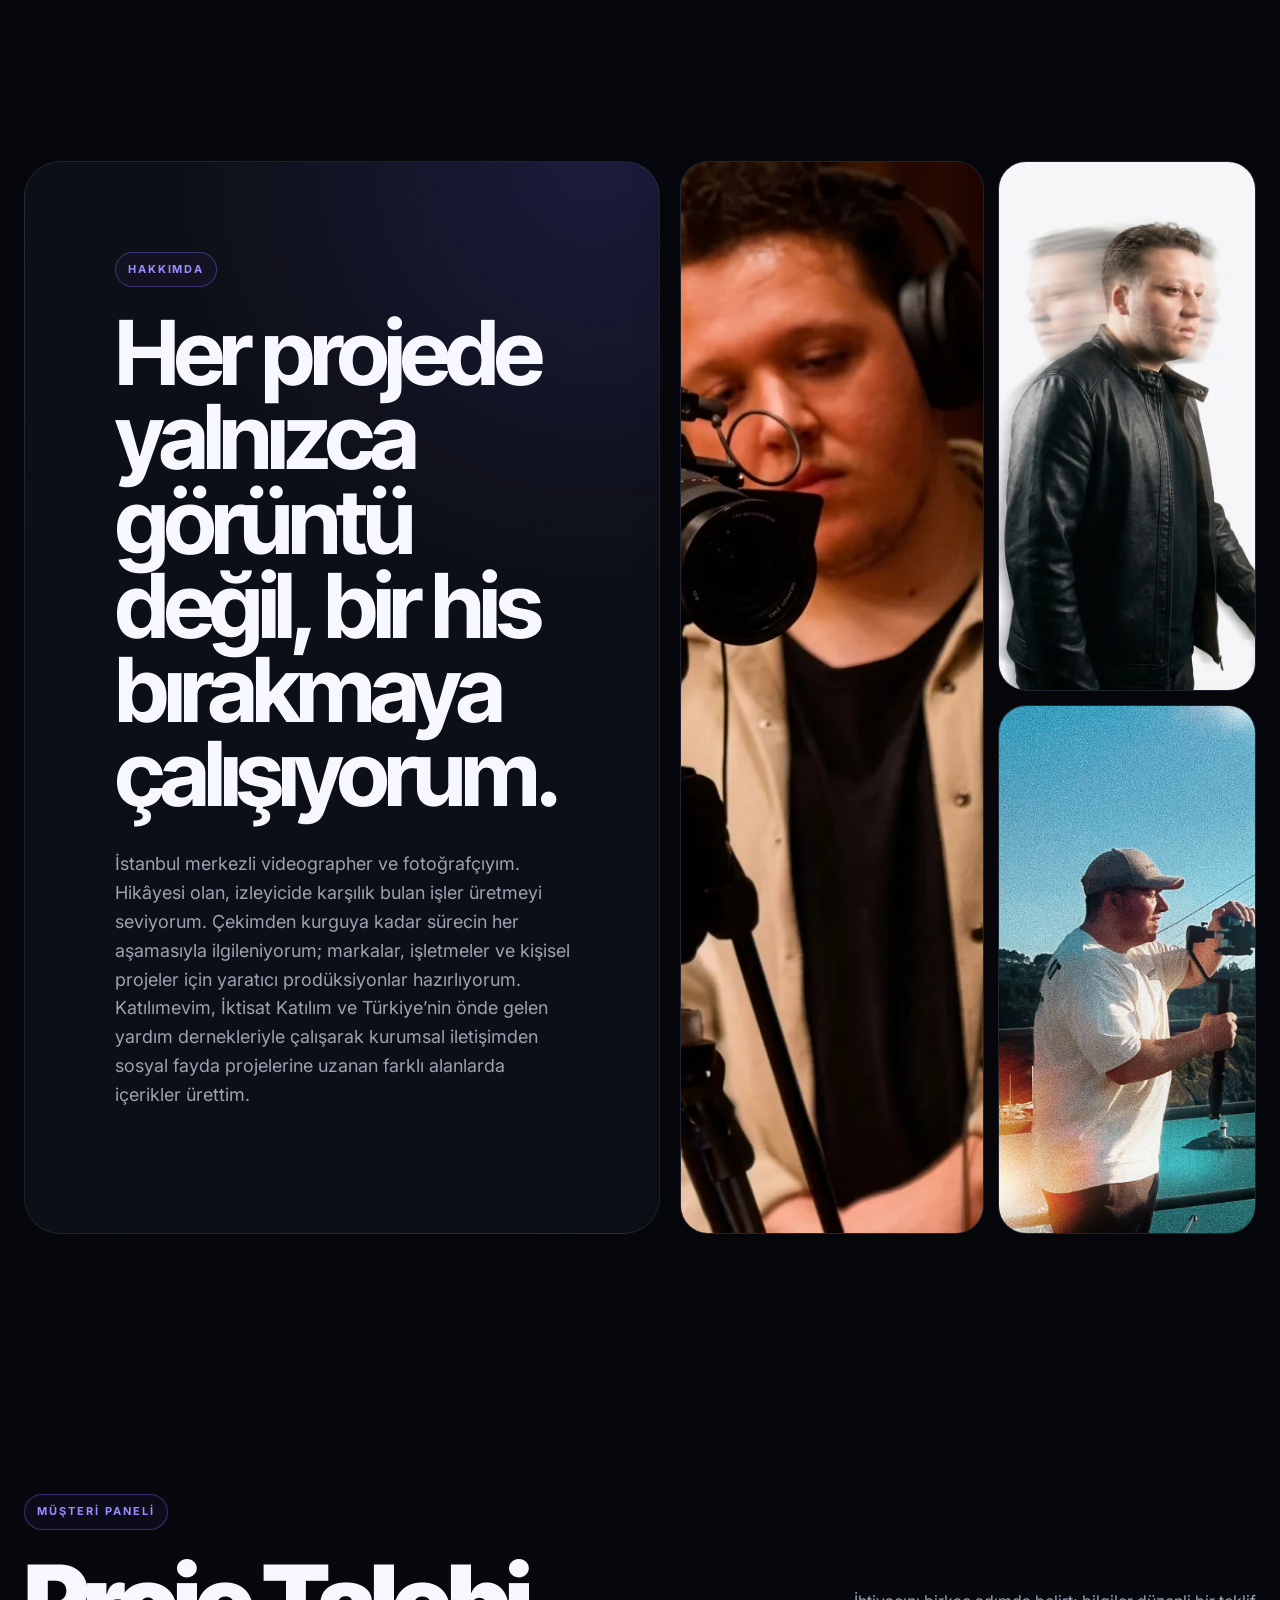
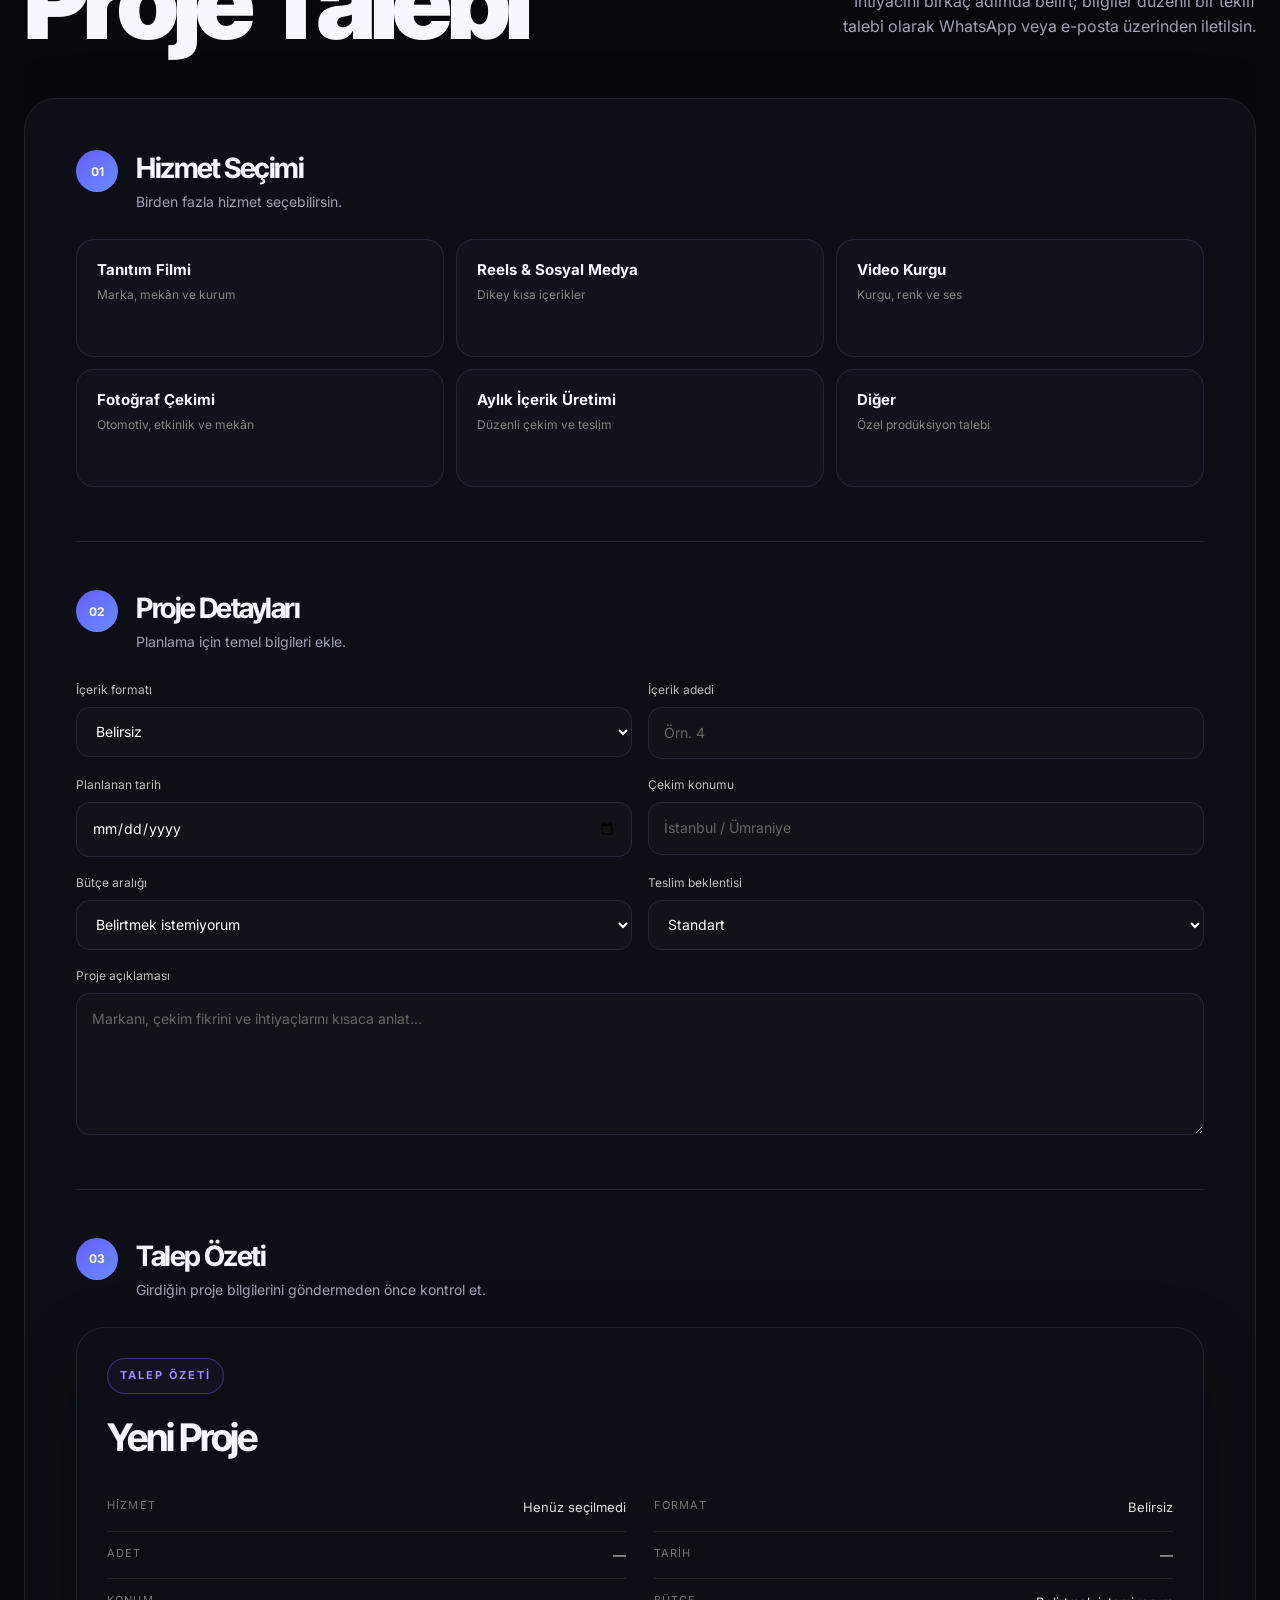
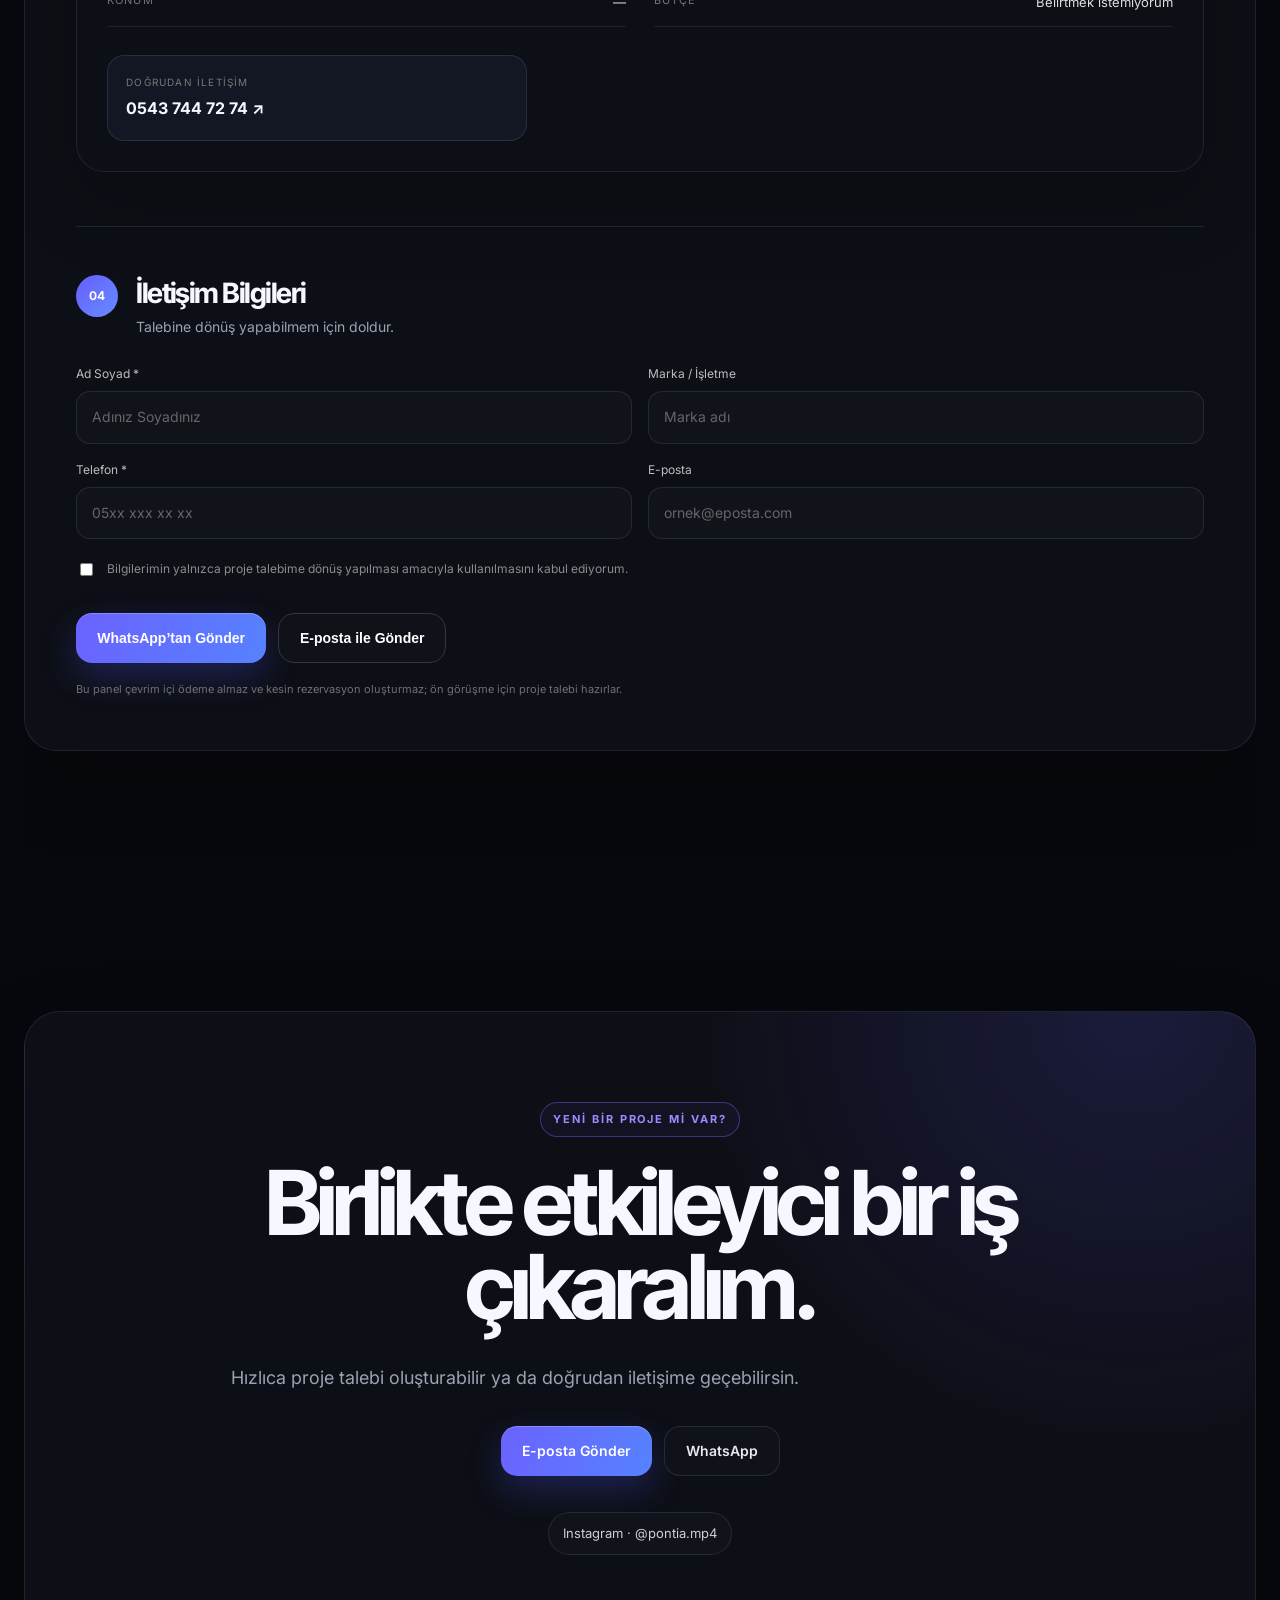
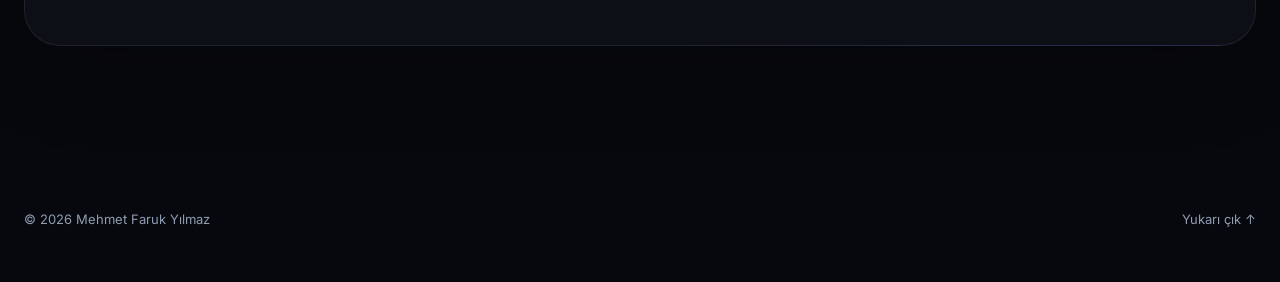
==== commit d084fb12: "Remove requested automotive shoot photo from about gallery" ====
--- a/index.html
+++ b/index.html
@@ -48,7 +48,7 @@
 <div class="photo-project reveal"><div class="photo-project-heading"><div><p>Araç İlan Çekimi</p><h3>Volkswagen Arteon</h3></div><span>4 Fotoğraf</span></div><div aria-label="Volkswagen Arteon" class="photo-carousel" data-carousel=""><button aria-label="Önceki fotoğraf" class="carousel-arrow carousel-prev" type="button">‹</button><div class="photo-carousel-viewport"><div class="photo-carousel-track"><button aria-label="Volkswagen Arteon ilan fotoğrafını büyüt" class="photo-slide" data-lightbox="assets/photos/arteon-02.webp" data-slide-index="0" type="button"><img alt="Volkswagen Arteon ilan çekimi fotoğrafı 1" loading="lazy" src="assets/photos/arteon-02.webp"/></button><button aria-label="Volkswagen Arteon ilan fotoğrafını büyüt" class="photo-slide" data-lightbox="assets/photos/arteon-01.webp" data-slide-index="1" type="button"><img alt="Volkswagen Arteon ilan çekimi fotoğrafı 2" loading="lazy" src="assets/photos/arteon-01.webp"/></button><button aria-label="Volkswagen Arteon ilan fotoğrafını büyüt" class="photo-slide" data-lightbox="assets/photos/arteon-03.webp" data-slide-index="2" type="button"><img alt="Volkswagen Arteon ilan çekimi fotoğrafı 3" loading="lazy" src="assets/photos/arteon-03.webp"/></button><button aria-label="Volkswagen Arteon ilan fotoğrafını büyüt" class="photo-slide" data-lightbox="assets/photos/arteon-04.webp" data-slide-index="3" type="button"><img alt="Volkswagen Arteon ilan çekimi fotoğrafı 4" loading="lazy" src="assets/photos/arteon-04.webp"/></button></div></div><button aria-label="Sonraki fotoğraf" class="carousel-arrow carousel-next" type="button">›</button><div class="carousel-meta"><span class="carousel-counter">1 / 4</span><div aria-label="Fotoğraf seçimi" class="carousel-dots"></div><span class="carousel-hint">Kaydır veya okları kullan</span></div></div></div>
 <div class="photo-project reveal"><div class="photo-project-heading"><div><p>Araç İlan Çekimi</p><h3>Audi A6</h3></div><span>6 Fotoğraf</span></div><div aria-label="Audi A6" class="photo-carousel" data-carousel=""><button aria-label="Önceki fotoğraf" class="carousel-arrow carousel-prev" type="button">‹</button><div class="photo-carousel-viewport"><div class="photo-carousel-track"><button aria-label="Audi A6 fotoğrafını büyüt" class="photo-slide" data-lightbox="assets/photos/audi-a6-01.webp" data-slide-index="0" type="button"><img alt="Siyah Audi A6 önden üç çeyrek ilan çekimi" loading="lazy" src="assets/photos/audi-a6-01.webp"/></button><button aria-label="Audi A6 arka far detayını büyüt" class="photo-slide" data-lightbox="assets/photos/audi-a6-02.webp" data-slide-index="1" type="button"><img alt="Audi A6 arka LED far detayı" loading="lazy" src="assets/photos/audi-a6-02.webp"/></button><button aria-label="Audi A6 logo detayını büyüt" class="photo-slide" data-lightbox="assets/photos/audi-a6-03.webp" data-slide-index="2" type="button"><img alt="Audi A6 ön ızgara ve Audi logo detayı" loading="lazy" src="assets/photos/audi-a6-03.webp"/></button><button aria-label="Audi A6 iç mekân fotoğrafını büyüt" class="photo-slide" data-lightbox="assets/photos/audi-a6-04.webp" data-slide-index="3" type="button"><img alt="Audi A6 dijital kokpit ve iç mekân" loading="lazy" src="assets/photos/audi-a6-04.webp"/></button><button aria-label="Audi A6 kapı ışığı detayını büyüt" class="photo-slide" data-lightbox="assets/photos/audi-a6-05.webp" data-slide-index="4" type="button"><img alt="Audi A6 kapı altı Audi ışık projeksiyonu" loading="lazy" src="assets/photos/audi-a6-05.webp"/></button><button aria-label="Audi A6 arka görünüm fotoğrafını büyüt" class="photo-slide" data-lightbox="assets/photos/audi-a6-06.webp" data-slide-index="5" type="button"><img alt="Siyah Audi A6 arkadan ilan çekimi" loading="lazy" src="assets/photos/audi-a6-06.webp"/></button></div></div><button aria-label="Sonraki fotoğraf" class="carousel-arrow carousel-next" type="button">›</button><div class="carousel-meta"><span class="carousel-counter">1 / 6</span><div aria-label="Fotoğraf seçimi" class="carousel-dots"></div><span class="carousel-hint">Kaydır veya okları kullan</span></div></div></div>
 </section>
-<section class="about section-shell" id="about"><div class="about-layout"><div class="about-card reveal"><p class="eyebrow">Hakkımda</p><h2>Her projede yalnızca görüntü değil, bir his bırakmaya çalışıyorum.</h2><p>İstanbul merkezli videographer ve fotoğrafçıyım. Hikâyesi olan, izleyicide karşılık bulan işler üretmeyi seviyorum. Çekimden kurguya kadar sürecin her aşamasıyla ilgileniyorum; markalar, işletmeler ve kişisel projeler için yaratıcı prodüksiyonlar hazırlıyorum. Katılımevim, İktisat Katılım ve Türkiye’nin önde gelen yardım dernekleriyle çalışarak kurumsal iletişimden sosyal fayda projelerine uzanan farklı alanlarda içerikler ürettim.</p></div><div aria-label="Mehmet Faruk Yılmaz çekim fotoğrafları" class="about-gallery reveal"><figure class="about-photo about-photo-main"><img alt="Mehmet Faruk Yılmaz kamera başında" loading="lazy" src="assets/about/mehmet-camera.webp"/></figure><figure class="about-photo"><img alt="Mehmet Faruk Yılmaz yaratıcı portre" loading="lazy" src="assets/about/mehmet-portrait.webp"/></figure><figure class="about-photo"><img alt="Mehmet Faruk Yılmaz gimbal ile dış çekimde" loading="lazy" src="assets/about/mehmet-bridge.webp"/></figure><figure class="about-photo"><img alt="Mehmet Faruk Yılmaz otomotiv çekiminde" loading="lazy" src="assets/about/mehmet-gimbal.webp"/></figure></div></div></section>
+<section class="about section-shell" id="about"><div class="about-layout"><div class="about-card reveal"><p class="eyebrow">Hakkımda</p><h2>Her projede yalnızca görüntü değil, bir his bırakmaya çalışıyorum.</h2><p>İstanbul merkezli videographer ve fotoğrafçıyım. Hikâyesi olan, izleyicide karşılık bulan işler üretmeyi seviyorum. Çekimden kurguya kadar sürecin her aşamasıyla ilgileniyorum; markalar, işletmeler ve kişisel projeler için yaratıcı prodüksiyonlar hazırlıyorum. Katılımevim, İktisat Katılım ve Türkiye’nin önde gelen yardım dernekleriyle çalışarak kurumsal iletişimden sosyal fayda projelerine uzanan farklı alanlarda içerikler ürettim.</p></div><div aria-label="Mehmet Faruk Yılmaz çekim fotoğrafları" class="about-gallery reveal"><figure class="about-photo about-photo-main"><img alt="Mehmet Faruk Yılmaz kamera başında" loading="lazy" src="assets/about/mehmet-camera.webp"/></figure><figure class="about-photo"><img alt="Mehmet Faruk Yılmaz yaratıcı portre" loading="lazy" src="assets/about/mehmet-portrait.webp"/></figure><figure class="about-photo"><img alt="Mehmet Faruk Yılmaz gimbal ile dış çekimde" loading="lazy" src="assets/about/mehmet-bridge.webp"/></figure></div></div></section>
 <section class="order-panel section-shell" id="order"><div class="section-heading reveal"><div><p class="eyebrow">Müşteri paneli</p><h2>Proje Talebi</h2></div><p class="section-note">İhtiyacını birkaç adımda belirt; bilgiler düzenli bir teklif talebi olarak WhatsApp veya e-posta üzerinden iletilsin.</p></div><div class="order-shell reveal"><form class="order-form" id="project-order-form"><div class="form-section"><div class="form-section-title"><span>01</span><div><h3>Hizmet Seçimi</h3><p>Birden fazla hizmet seçebilirsin.</p></div></div><div class="service-choice-grid"><label class="choice-card"><input name="service" type="checkbox" value="Tanıtım Filmi"/><span>Tanıtım Filmi</span><small>Marka, mekân ve kurum</small></label><label class="choice-card"><input name="service" type="checkbox" value="Reels &amp; Sosyal Medya"/><span>Reels &amp; Sosyal Medya</span><small>Dikey kısa içerikler</small></label><label class="choice-card"><input name="service" type="checkbox" value="Video Kurgu"/><span>Video Kurgu</span><small>Kurgu, renk ve ses</small></label><label class="choice-card"><input name="service" type="checkbox" value="Fotoğraf Çekimi"/><span>Fotoğraf Çekimi</span><small>Otomotiv, etkinlik ve mekân</small></label><label class="choice-card"><input name="service" type="checkbox" value="Aylık İçerik Üretimi"/><span>Aylık İçerik Üretimi</span><small>Düzenli çekim ve teslim</small></label><label class="choice-card"><input name="service" type="checkbox" value="Diğer"/><span>Diğer</span><small>Özel prodüksiyon talebi</small></label></div></div><div class="form-section"><div class="form-section-title"><span>02</span><div><h3>Proje Detayları</h3><p>Planlama için temel bilgileri ekle.</p></div></div><div class="form-grid"><label><span>İçerik formatı</span><select name="format"><option value="Belirsiz">Belirsiz</option><option value="Dikey 9:16">Dikey 9:16</option><option value="Yatay 16:9">Yatay 16:9</option><option value="Dikey ve yatay">Dikey ve yatay</option></select></label><label><span>İçerik adedi</span><input min="1" name="quantity" placeholder="Örn. 4" type="number"/></label><label><span>Planlanan tarih</span><input name="date" type="date"/></label><label><span>Çekim konumu</span><input name="location" placeholder="İstanbul / Ümraniye" type="text"/></label><label><span>Bütçe aralığı</span><select name="budget"><option value="Belirtmek istemiyorum">Belirtmek istemiyorum</option><option value="5.000 – 10.000 TL">5.000 – 10.000 TL</option><option value="10.000 – 20.000 TL">10.000 – 20.000 TL</option><option value="20.000 – 40.000 TL">20.000 – 40.000 TL</option><option value="40.000 TL ve üzeri">40.000 TL ve üzeri</option></select></label><label><span>Teslim beklentisi</span><select name="delivery"><option value="Standart">Standart</option><option value="Acil teslim">Acil teslim</option><option value="Tarihi birlikte planlayalım">Tarihi birlikte planlayalım</option></select></label><label class="field-full"><span>Proje açıklaması</span><textarea name="details" placeholder="Markanı, çekim fikrini ve ihtiyaçlarını kısaca anlat..." rows="5"></textarea></label></div></div><div class="form-section summary-section"><div class="form-section-title"><span>03</span><div><h3>Talep Özeti</h3><p>Girdiğin proje bilgilerini göndermeden önce kontrol et.</p></div></div><aside aria-live="polite" class="order-summary"><p class="eyebrow">Talep Özeti</p><h3 id="summary-title">Yeni Proje</h3><dl><div><dt>Hizmet</dt><dd id="summary-services">Henüz seçilmedi</dd></div><div><dt>Format</dt><dd id="summary-format">Belirsiz</dd></div><div><dt>Adet</dt><dd id="summary-quantity">—</dd></div><div><dt>Tarih</dt><dd id="summary-date">—</dd></div><div><dt>Konum</dt><dd id="summary-location">—</dd></div><div><dt>Bütçe</dt><dd id="summary-budget">Belirtmek istemiyorum</dd></div></dl><div class="summary-contact"><span>Doğrudan iletişim</span><a href="https://wa.me/905437447274?text=Merhaba%20Mehmet%20Faruk%20Bey%2C%20video%20ve%20foto%C4%9Fraf%20prod%C3%BCksiyon%20hizmetleriniz%20hakk%C4%B1nda%20bilgi%20almak%20istiyorum." rel="noopener" target="_blank">0543 744 72 74 ↗</a></div></aside></div><div class="form-section"><div class="form-section-title"><span>04</span><div><h3>İletişim Bilgileri</h3><p>Talebine dönüş yapabilmem için doldur.</p></div></div><div class="form-grid"><label><span>Ad Soyad *</span><input name="customerName" placeholder="Adınız Soyadınız" required="" type="text"/></label><label><span>Marka / İşletme</span><input name="company" placeholder="Marka adı" type="text"/></label><label><span>Telefon *</span><input name="phone" placeholder="05xx xxx xx xx" required="" type="tel"/></label><label><span>E-posta</span><input name="email" placeholder="ornek@eposta.com" type="email"/></label></div><label class="consent"><input name="consent" required="" type="checkbox"/><span>Bilgilerimin yalnızca proje talebime dönüş yapılması amacıyla kullanılmasını kabul ediyorum.</span></label></div><div class="order-actions"><button class="button button-primary" type="submit">WhatsApp’tan Gönder</button><button class="button button-secondary" id="email-order" type="button">E-posta ile Gönder</button></div><p class="order-disclaimer">Bu panel çevrim içi ödeme almaz ve kesin rezervasyon oluşturmaz; ön görüşme için proje talebi hazırlar.</p></form></div></section>
 <section class="contact section-shell" id="contact"><div class="contact-card reveal"><p class="eyebrow">Yeni bir proje mi var?</p><h2>Birlikte etkileyici bir iş çıkaralım.</h2><p>Hızlıca proje talebi oluşturabilir ya da doğrudan iletişime geçebilirsin.</p><div class="contact-actions"><a class="button button-primary" href="mailto:mehmetfy1888@gmail.com">E-posta Gönder</a><a class="button button-secondary" href="https://wa.me/905437447274?text=Merhaba%20Mehmet%20Faruk%20Bey%2C%20video%20ve%20foto%C4%9Fraf%20prod%C3%BCksiyon%20hizmetleriniz%20hakk%C4%B1nda%20bilgi%20almak%20istiyorum." rel="noopener" target="_blank">WhatsApp</a></div><div class="social-links"><a href="https://www.instagram.com/pontia.mp4/" rel="noopener" target="_blank">Instagram · @pontia.mp4</a></div></div></section>
 </main>
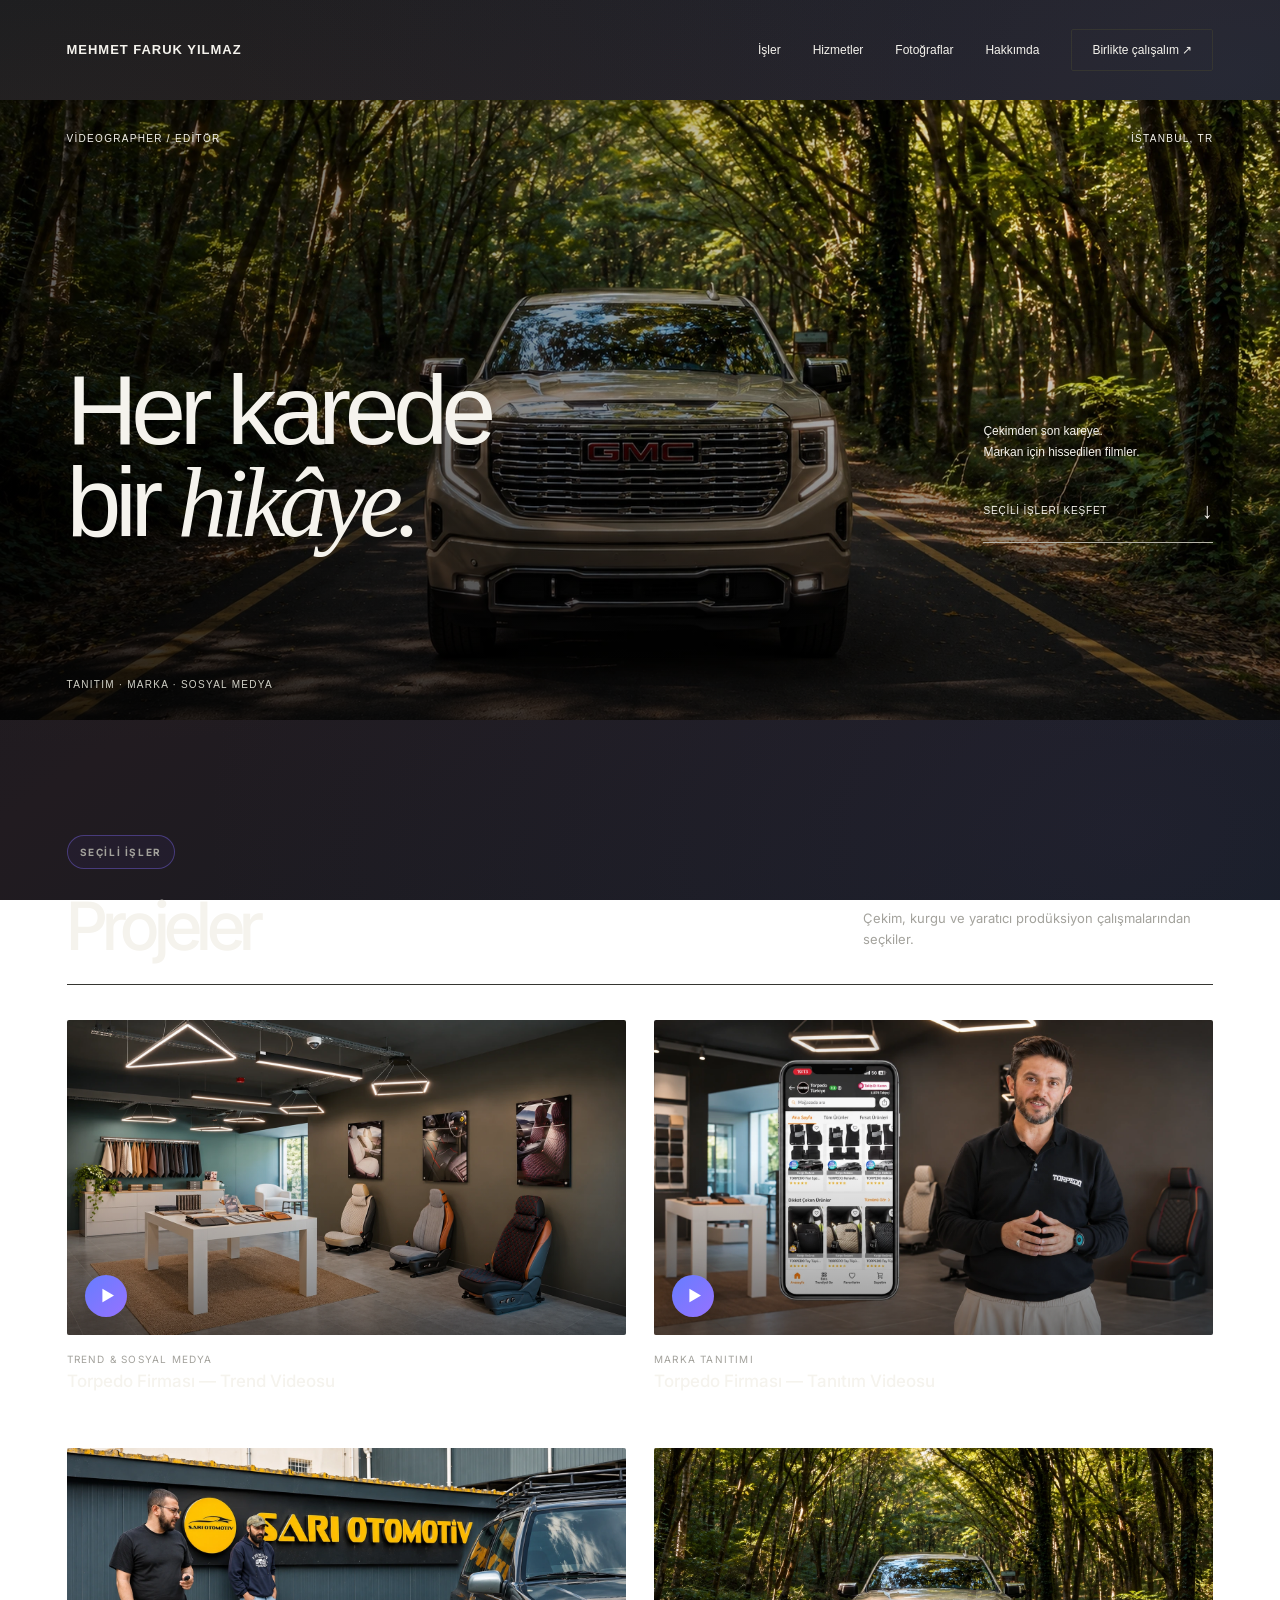
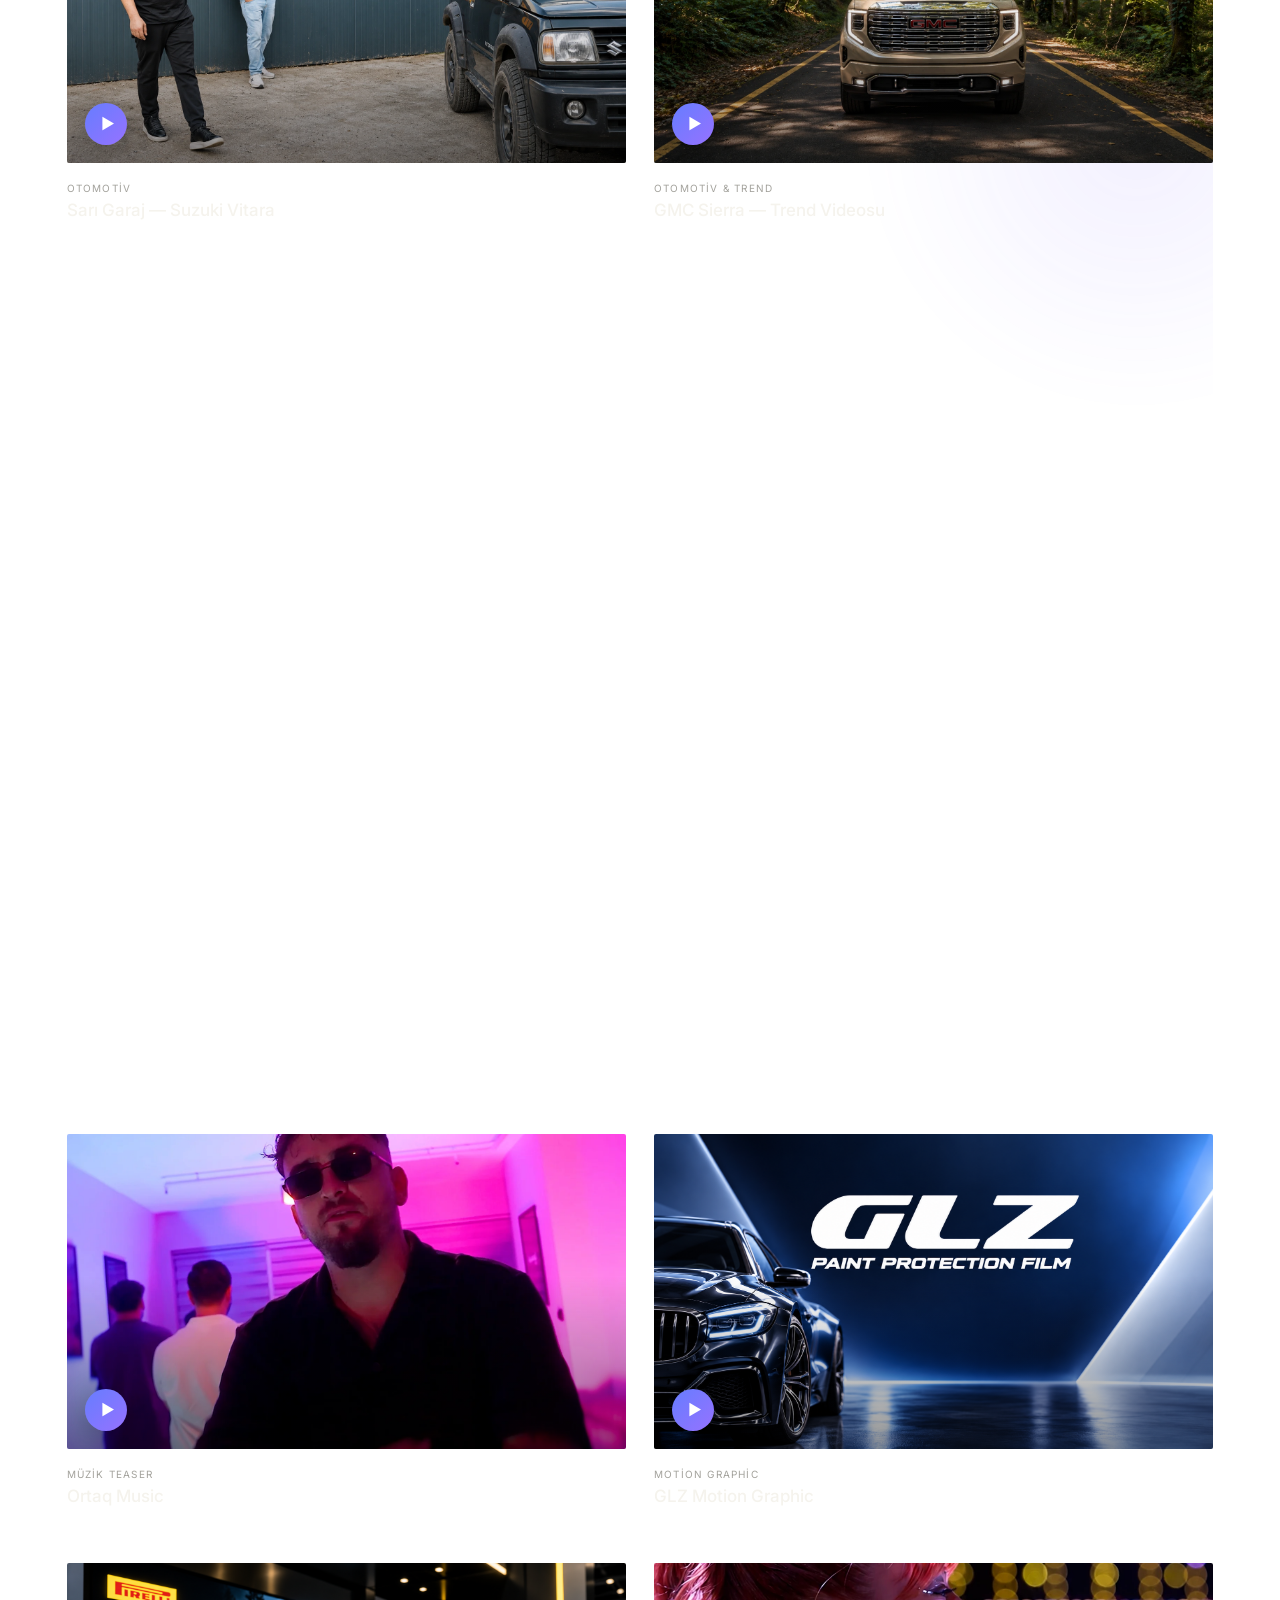
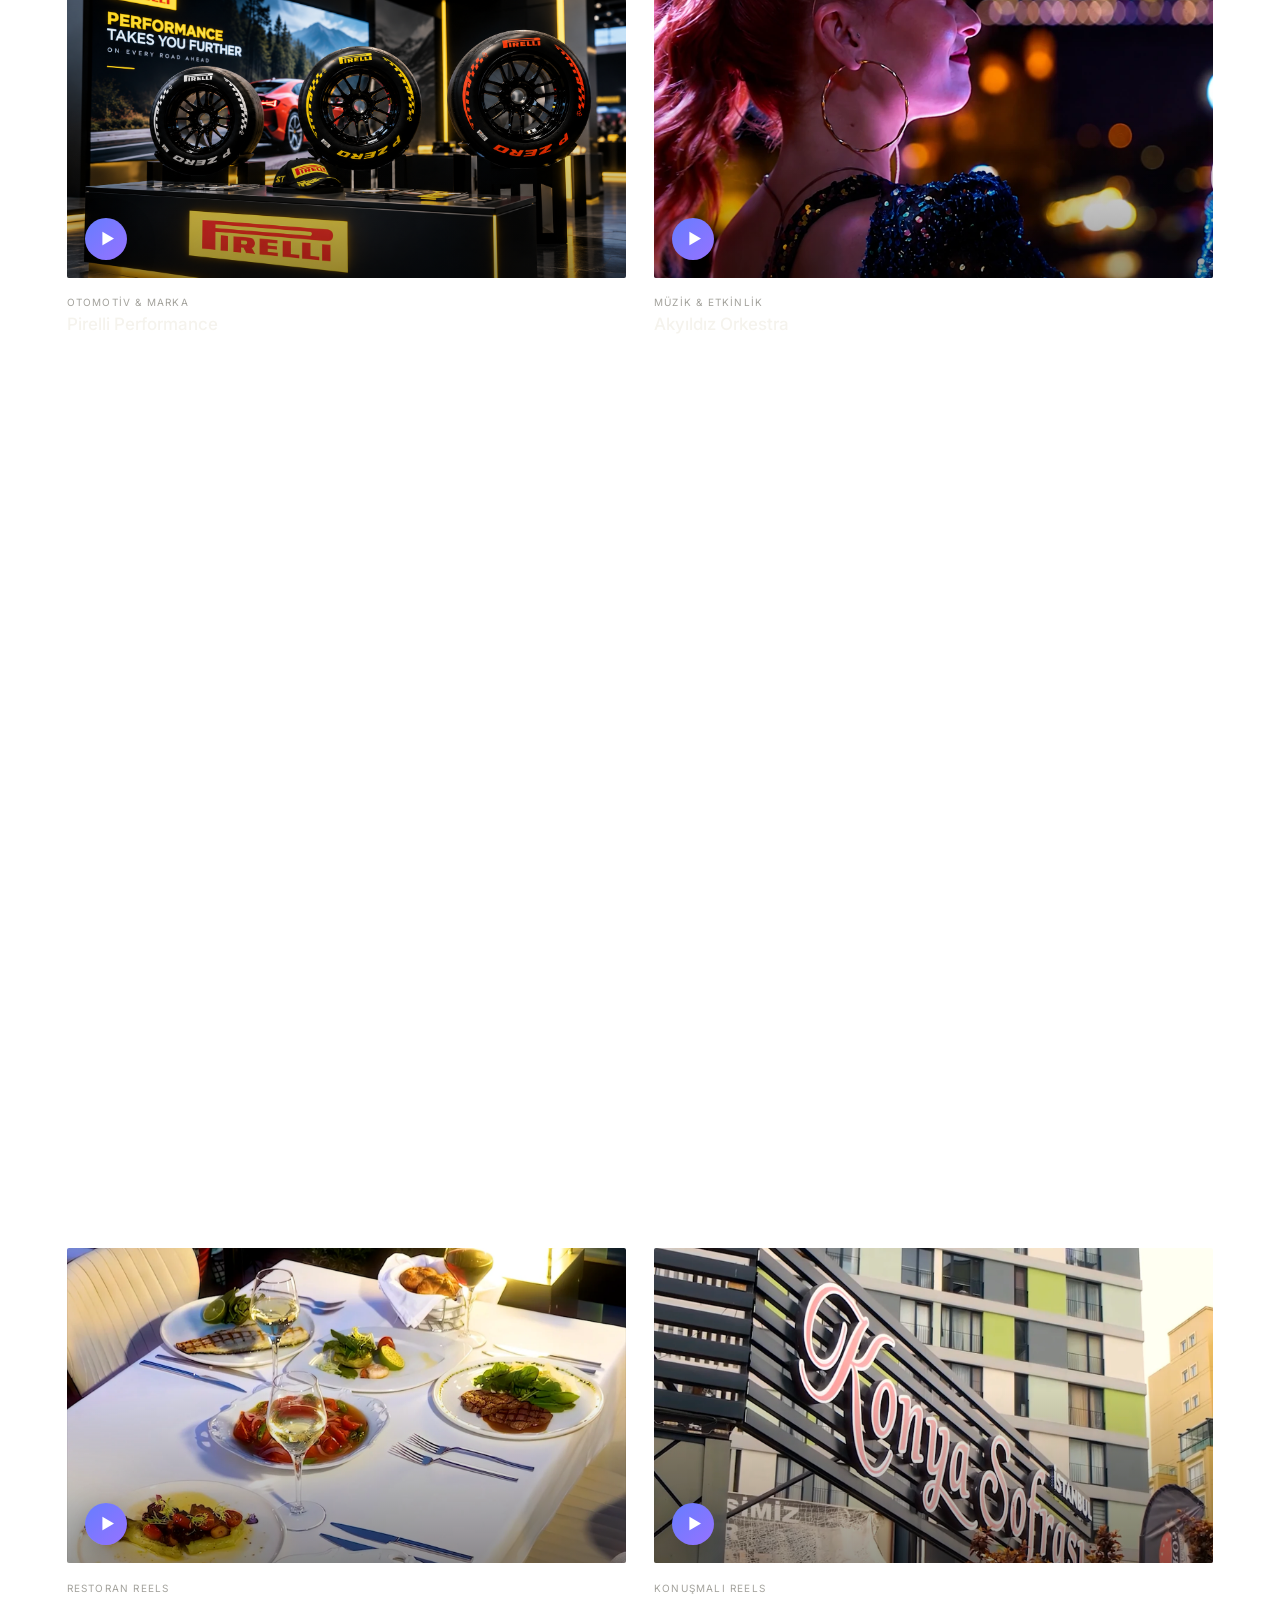
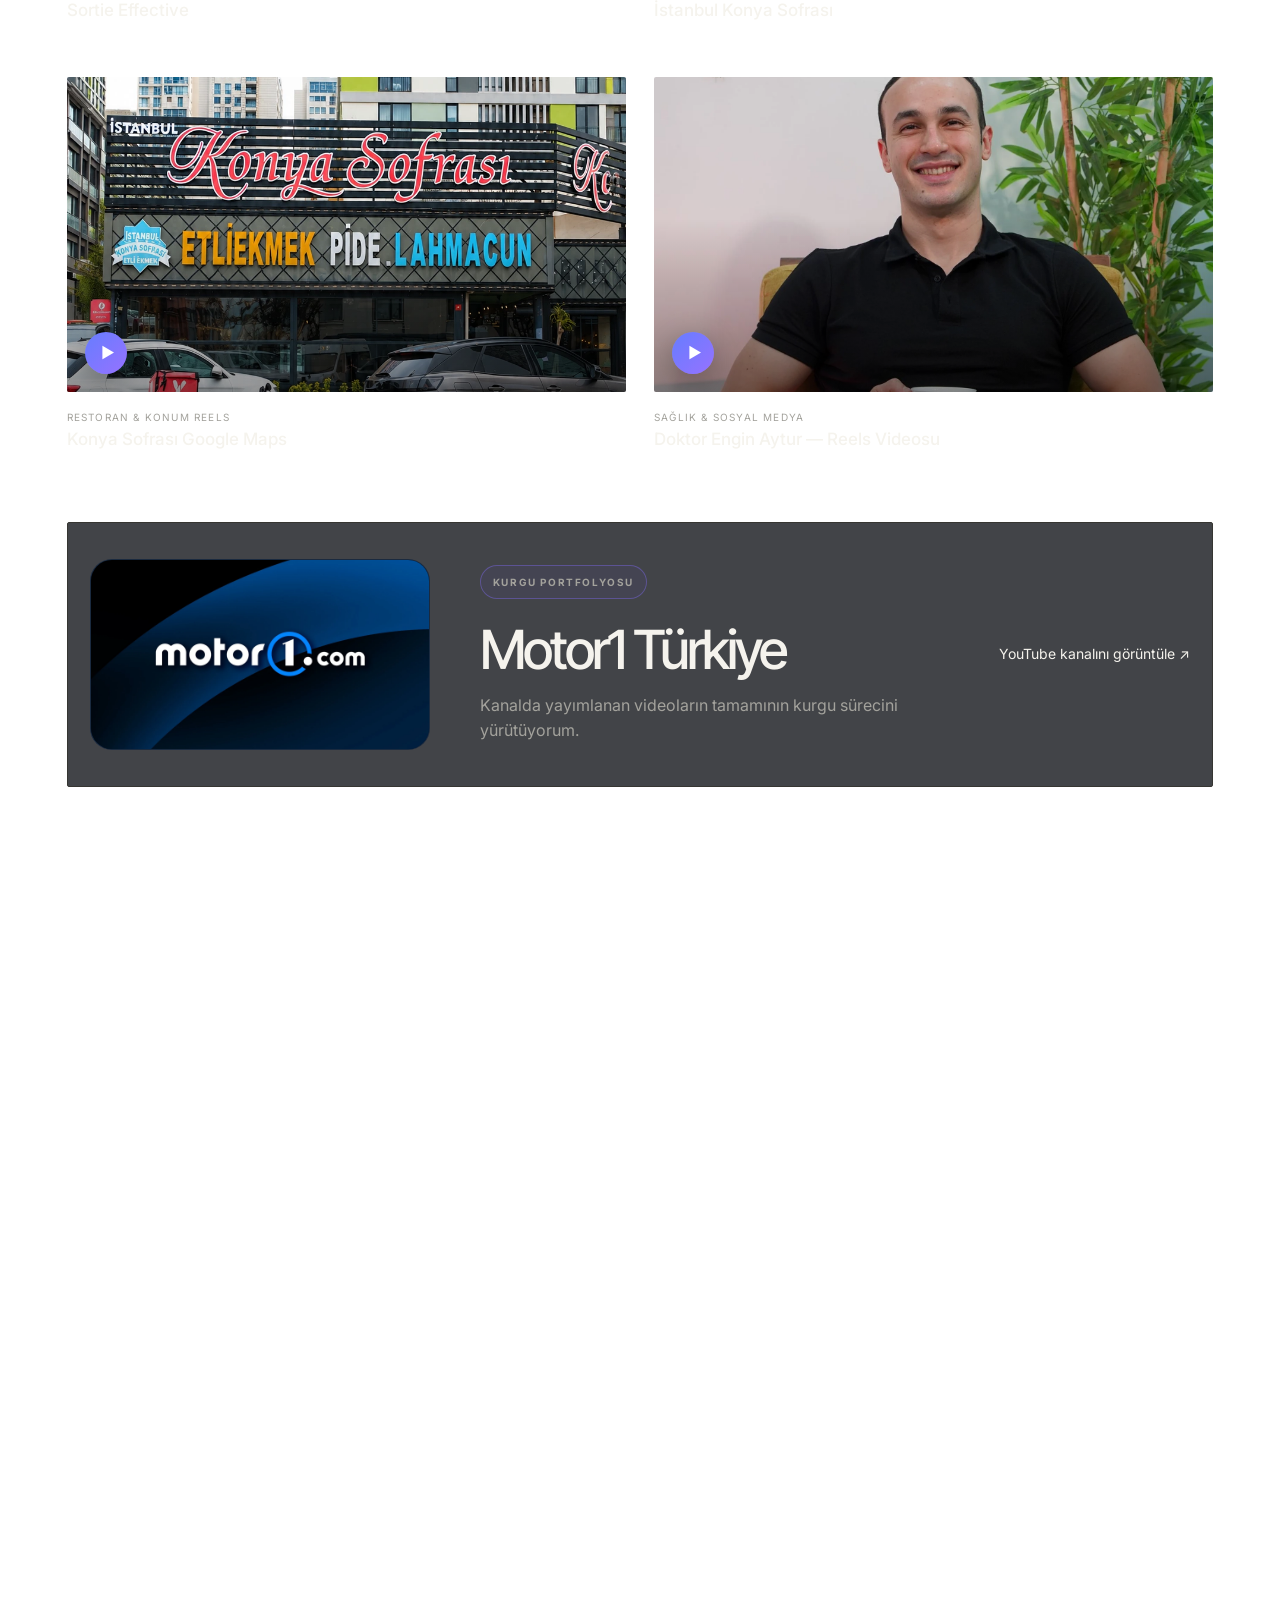
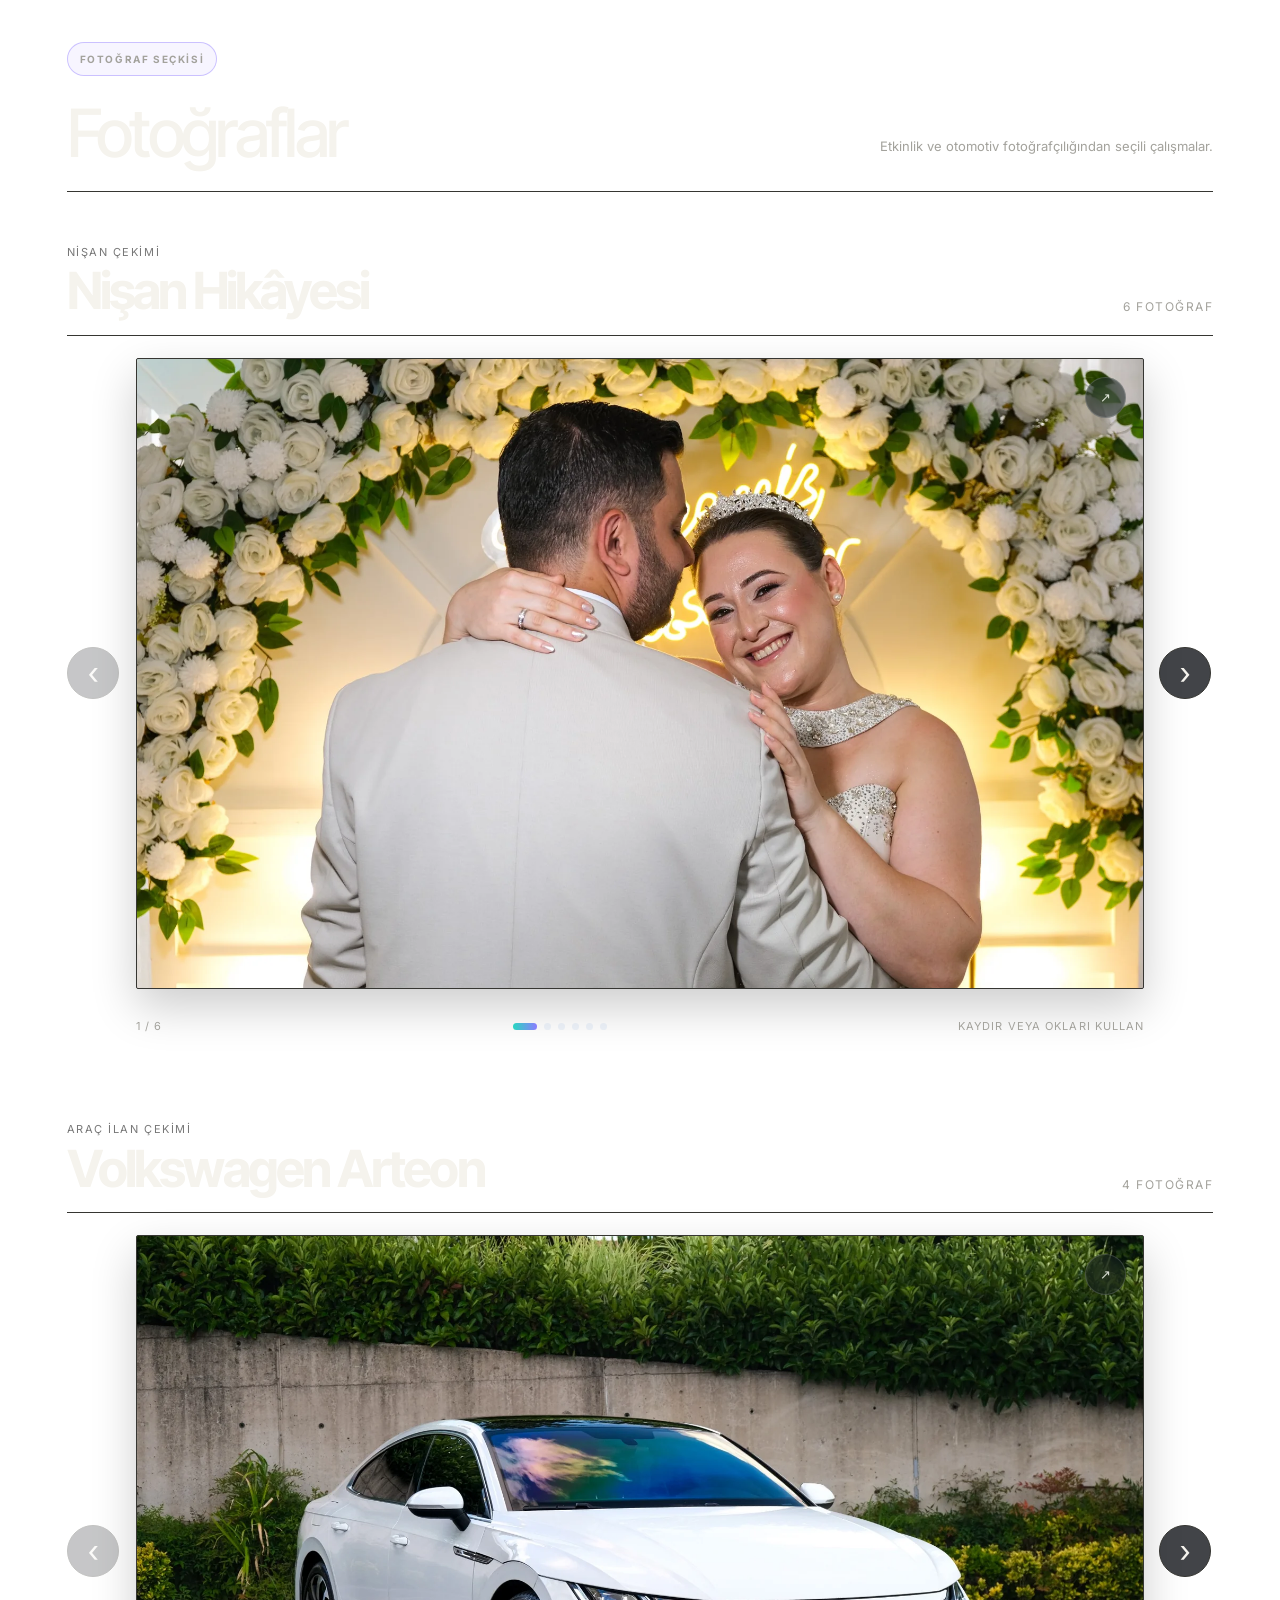
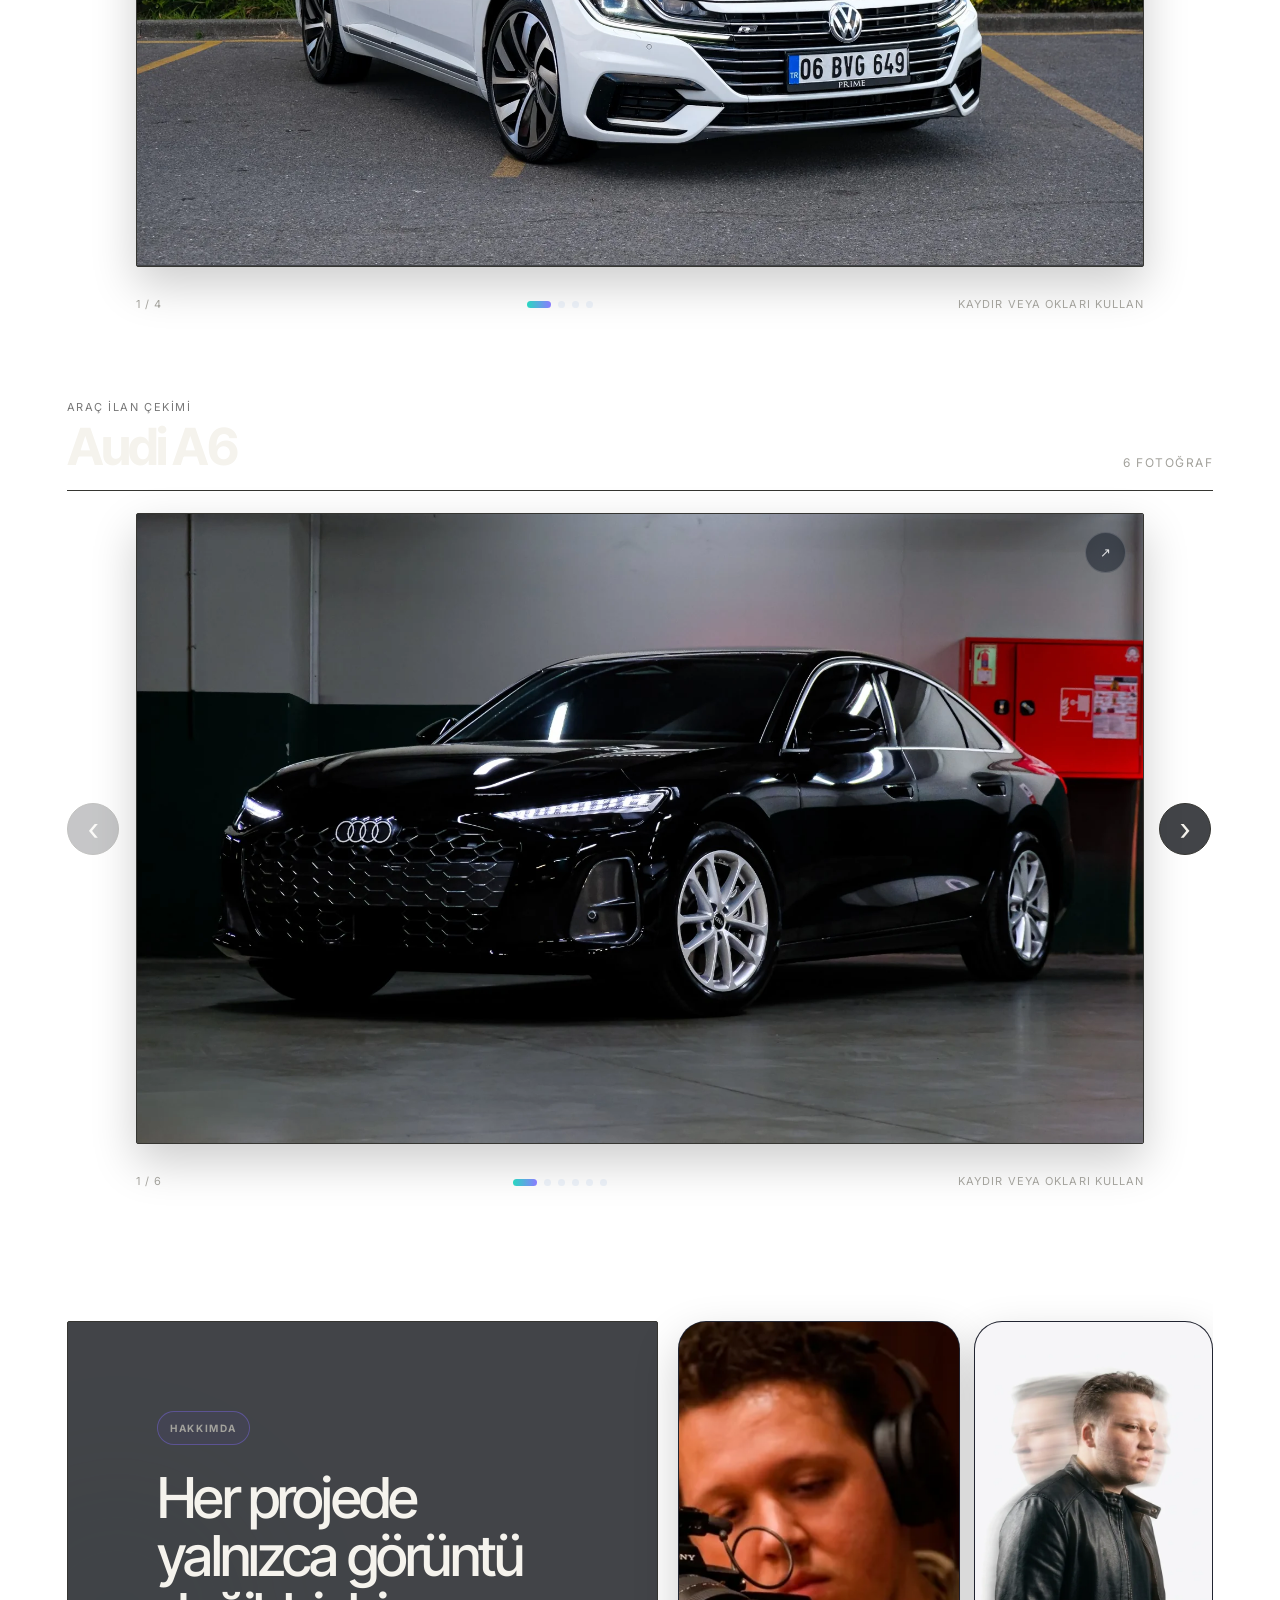
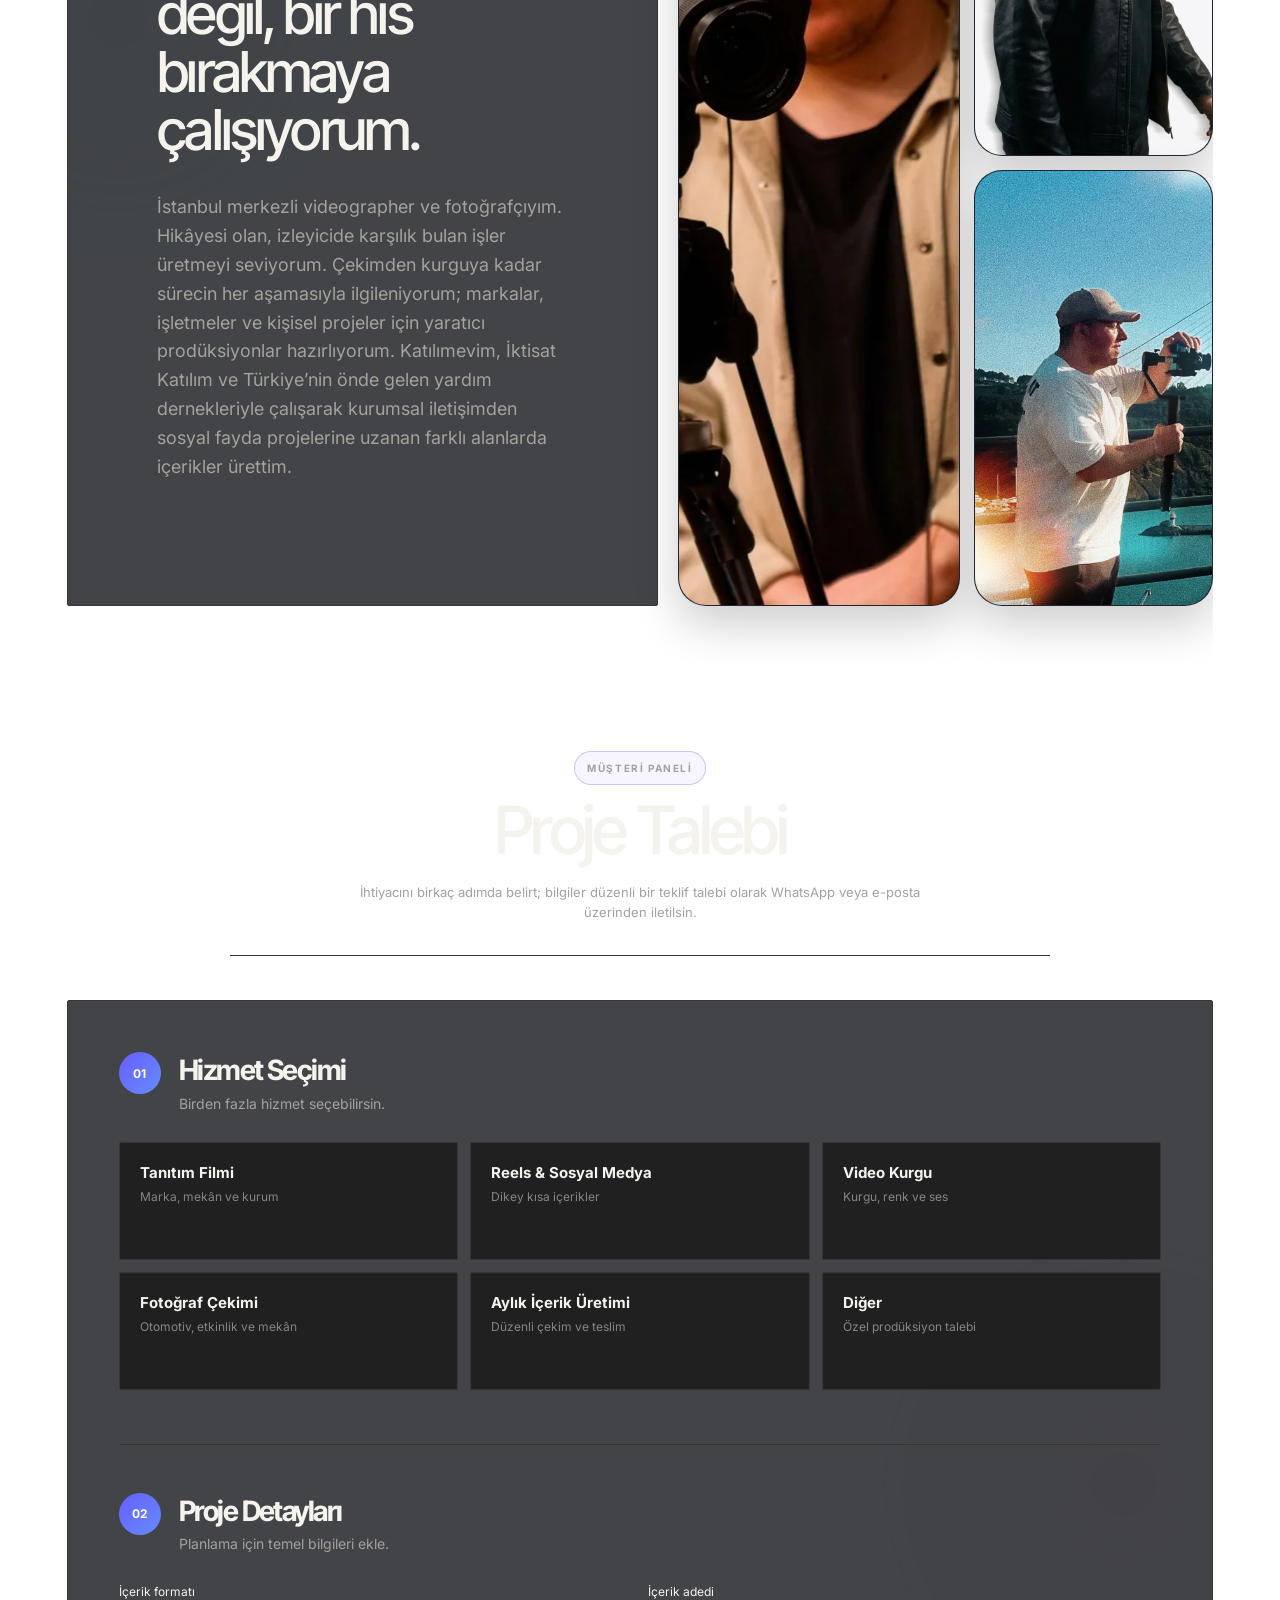
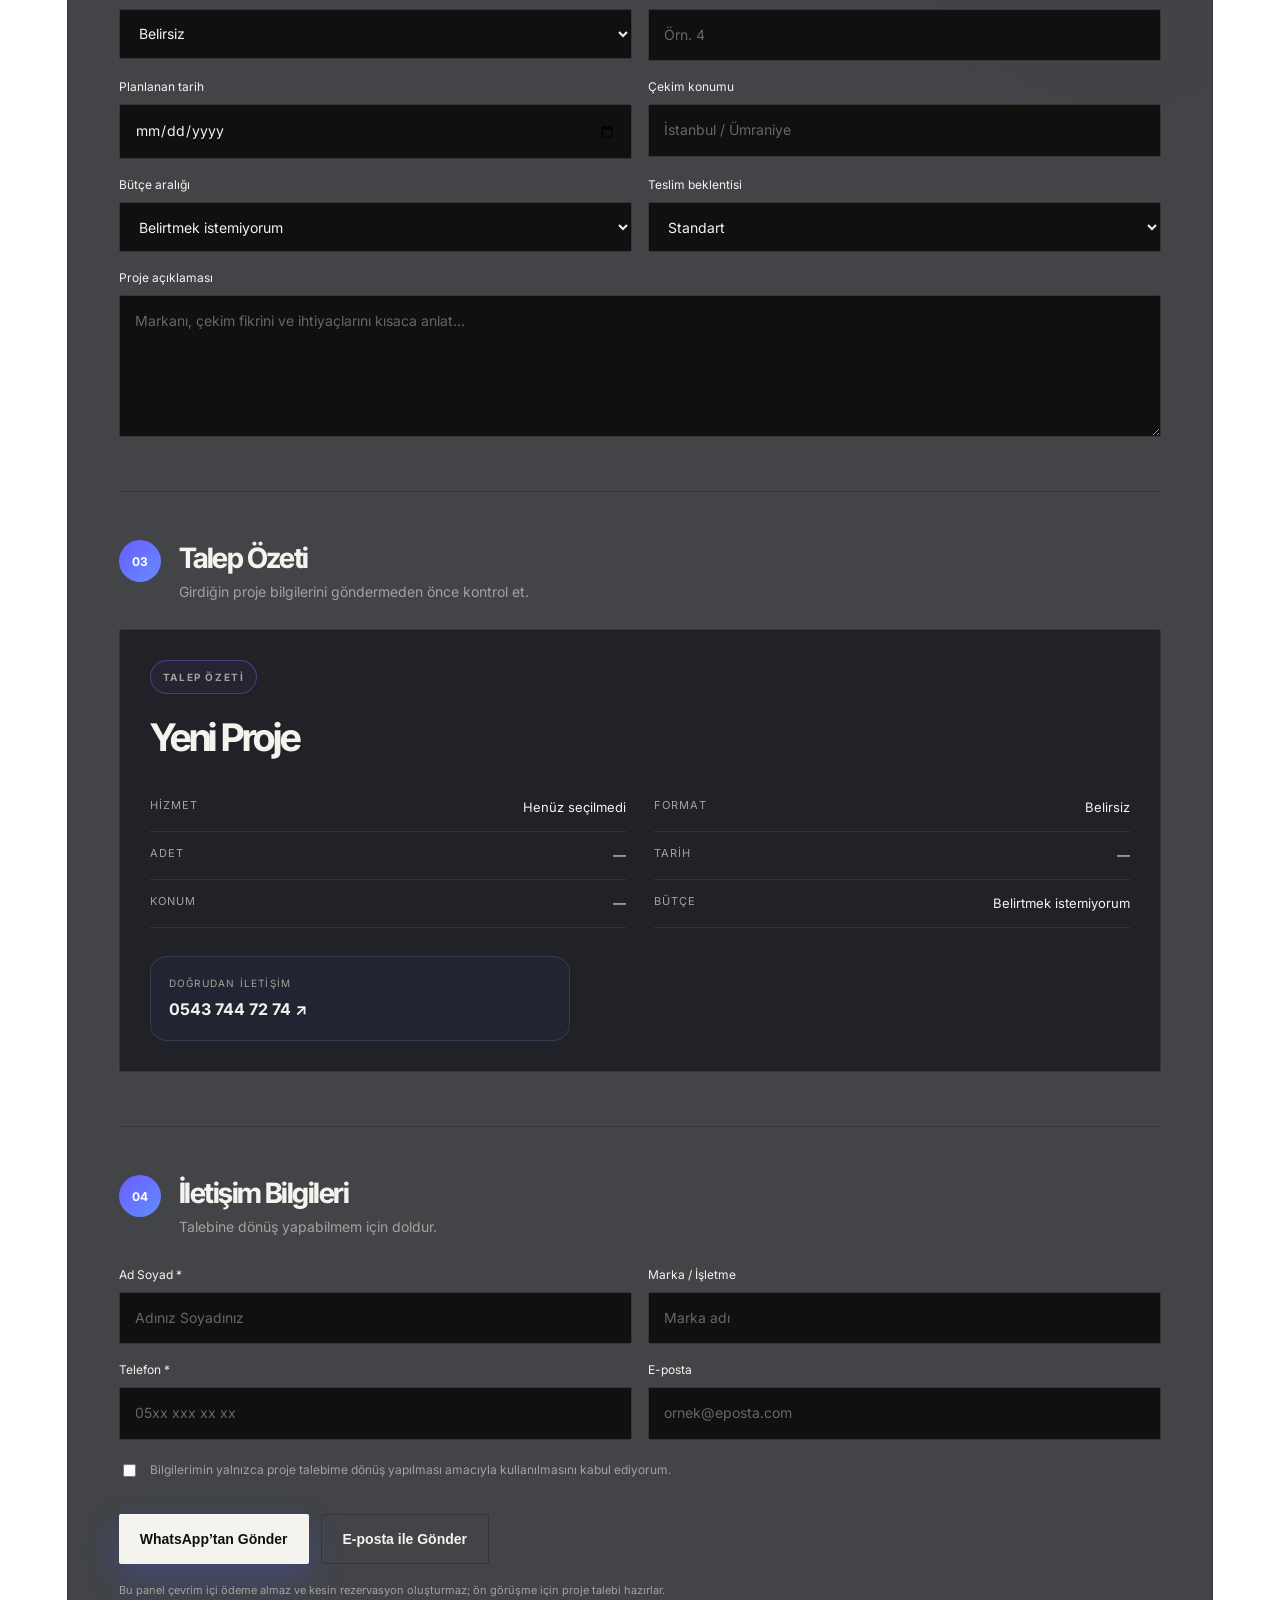
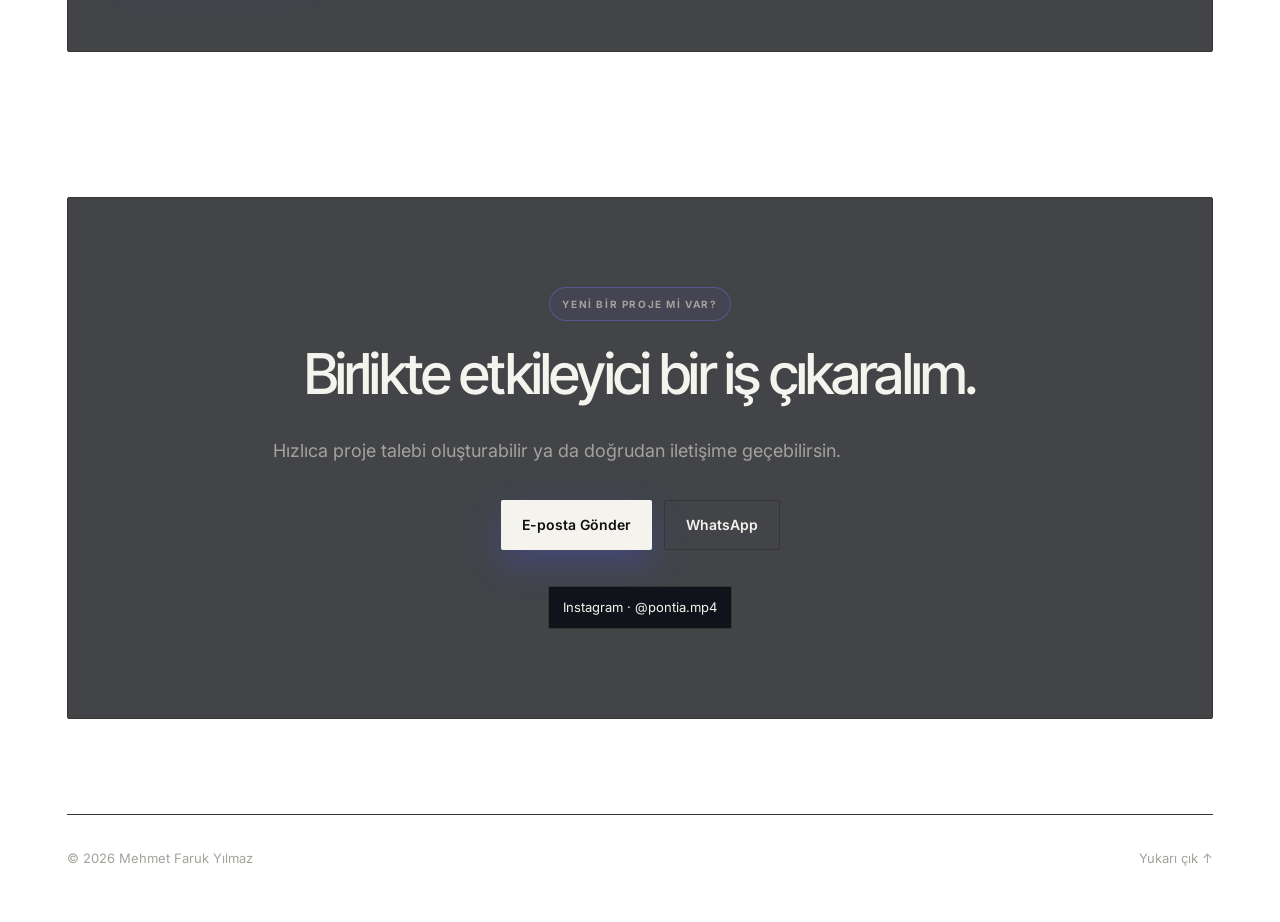
==== commit e596ac93: "Add files via upload" ====
--- a/index.html
+++ b/index.html
@@ -1,6 +1,4 @@
-<!DOCTYPE html>
-<html lang="tr">
-<head>
+<!doctype html><html lang="tr"><head>
 <meta charset="utf-8"/>
 <meta content="width=device-width, initial-scale=1" name="viewport"/>
 <meta content="Mehmet Faruk Yılmaz — Video ve fotoğraf prodüksiyon portfolyosu." name="description"/>
@@ -9,51 +7,44 @@
 <link crossorigin="" href="https://fonts.gstatic.com" rel="preconnect"/>
 <link href="https://fonts.googleapis.com/css2?family=Inter:wght@400;500;600;700&amp;family=Inter+Tight:wght@600;700;800;900&amp;display=swap" rel="stylesheet"/>
 <link href="assets/styles.css" rel="stylesheet"/>
-<meta content="#07080d" name="theme-color"/><link href="assets/branding/favicon-32.png" rel="icon" sizes="32x32" type="image/png"/><link href="assets/branding/apple-touch-icon.png" rel="apple-touch-icon" sizes="180x180"/><link href="site.webmanifest" rel="manifest"/><meta content="website" property="og:type"/><meta content="tr_TR" property="og:locale"/><meta content="Mehmet Faruk Yılmaz — Video &amp; Fotoğraf Prodüksiyon" property="og:title"/><meta content="Markalar, işletmeler ve kişisel projeler için yaratıcı prodüksiyon hizmetleri." property="og:description"/><meta content="/assets/branding/social-preview.jpg" property="og:image"/><meta content="1200" property="og:image:width"/><meta content="630" property="og:image:height"/><meta content="summary_large_image" name="twitter:card"/><meta content="Mehmet Faruk Yılmaz — Video &amp; Fotoğraf Prodüksiyon" name="twitter:title"/><meta content="Markalar, işletmeler ve kişisel projeler için yaratıcı prodüksiyon hizmetleri." name="twitter:description"/><meta content="/assets/branding/social-preview.jpg" name="twitter:image"/>
-</head>
-<body>
-<div aria-hidden="true" class="noise"></div>
-<div class="announcement-bar"><span>İstanbul merkezli</span><i></i><strong>Video · Fotoğraf · Post-prodüksiyon</strong><i></i><span>Proje talepleri açık</span></div>
-<header class="site-header">
-<a aria-label="Hakkımda bölümüne git" class="brand" href="#about"><span class="brand-mark"><img alt="Mehmet Faruk Yılmaz" src="assets/branding/mehmet-avatar.webp"/></span><span class="brand-name">Mehmet Faruk Yılmaz</span></a>
-<button aria-controls="site-nav" aria-expanded="false" class="menu-button">Menü</button>
-<nav aria-label="Ana menü" class="site-nav" id="site-nav"><a href="#services">Hizmetler</a><a href="#projects">Projeler</a><a href="#photography">Fotoğraflar</a><a href="#about">Hakkımda</a><a class="nav-cta" href="#order">Proje Talebi</a></nav>
-</header>
-<main id="top">
-<section class="hero section-shell">
-<div class="hero-copy reveal"><p class="eyebrow">Videographer · Editor · Photographer</p><h1>Görüntüyü<br/>hikâyeye, <span>fikri etkiye.</span></h1><p class="hero-text">Markalar, işletmeler ve kişisel projeler için çekimden kurguya güçlü, akıcı ve platforma hazır içerikler üretiyorum.</p><div class="hero-actions"><a class="button button-primary" href="#projects">Projelerimi Gör</a><a class="button button-secondary" href="#order">Proje Talebi Oluştur</a></div></div>
-<div aria-label="Seçili çalışmalar" class="hero-showcase reveal"><div class="showcase-window"><div class="showcase-toolbar"><span class="showcase-logo">MFY</span><span>Seçili işler</span><div class="window-dots"><i></i><i></i><i></i></div></div><div class="showcase-grid"><a class="showcase-tile showcase-wide" href="#project-endura-automechanika"><img alt="Endura Automechanika çalışması" src="assets/covers/endura-card.webp"/><span>Endura <b>16:9</b></span></a><a class="showcase-tile" href="#project-galata-otomotiv-porsche-generations"><img alt="Porsche Generations çalışması" src="assets/covers/porsche-card.webp"/><span>Porsche <b>9:16</b></span></a><a class="showcase-tile" href="#project-glz-motion-graphic"><img alt="GLZ Motion Graphic çalışması" src="assets/covers/glz-motion-graphic-card.png"/><span>GLZ Motion <b>9:16</b></span></a></div><div class="showcase-timeline"><span></span><span></span><span></span><span></span><span></span></div></div><div class="showcase-note note-one"><span>✦</span><strong>Kurgu &amp; renk</strong><small>Markaya özel anlatım</small></div><div class="showcase-note note-two"><span>↗</span><strong>Dikey içerik</strong><small>Sosyal medyaya hazır</small></div></div>
-</section>
-<div class="work-ticker" aria-label="Hizmet alanları"><div class="ticker-track"><span>REELS</span><i>✦</i><span>TANITIM FİLMİ</span><i>✦</i><span>POST-PRODÜKSİYON</span><i>✦</i><span>OTOMOTİV</span><i>✦</i><span>FOTOĞRAF</span><i>✦</i><span>AYLIK İÇERİK</span><i>✦</i><span>REELS</span><i>✦</i><span>TANITIM FİLMİ</span><i>✦</i><span>POST-PRODÜKSİYON</span><i>✦</i><span>OTOMOTİV</span><i>✦</i></div></div>
-<section class="services section-shell" id="services"><div class="service-showcase reveal"><div class="service-intro"><div><p class="eyebrow">Hizmetler</p><h2>Fikirden teslime.</h2></div><p>Markanın ihtiyacına göre çekim, kurgu ve içerik üretimini tek bir yaratıcı süreçte buluşturuyorum.</p></div><div class="service-grid"><a aria-label="Speedpoint × Scarico Diretto tanıtım filmine git" class="service-card" data-service-link="" href="#project-speedpoint-scarico-diretto"><span class="service-number">01</span><div><h3>Tanıtım Filmi</h3><p>Marka, mekân ve kurumlar için etkileyici filmler.</p></div><span class="service-arrow">↗</span></a><a aria-label="Doktor Engin Aytur sosyal medya videosuna git" class="service-card" data-service-link="" href="#project-doktor-engin-aytur"><span class="service-number">02</span><div><h3>Reels &amp; Sosyal Medya</h3><p>Dikey, dinamik ve platforma uygun içerikler.</p></div><span class="service-arrow">↗</span></a><a aria-label="GLZ Motion Graphic post-prodüksiyon videosuna git" class="service-card" data-service-link="" href="#project-glz-motion-graphic"><span class="service-number">03</span><div><h3>Post-Prodüksiyon</h3><p>Kurgu, renk, ses tasarımı ve teslim optimizasyonu.</p></div><span class="service-arrow">↗</span></a><a aria-label="Galata Otomotiv otomotiv videosuna git" class="service-card" data-service-link="" href="#project-galata-otomotiv-porsche-generations"><span class="service-number">04</span><div><h3>Otomotiv &amp; Ürün</h3><p>Detayı ve hareketi öne çıkaran sinematik çekimler.</p></div><span class="service-arrow">↗</span></a><a aria-label="İstanbul Konya Sofrası restoran videosuna git" class="service-card" data-service-link="" href="#project-konya-sofrasi"><span class="service-number">05</span><div><h3>Restoran &amp; Mekân</h3><p>Lezzeti ve atmosferi güçlü görsellerle anlatan prodüksiyon.</p></div><span class="service-arrow">↗</span></a><a aria-label="Aylık içerik üretimi örneğine git" class="service-card" data-service-link="" href="#project-speedpoint-scarico-diretto"><span class="service-number">06</span><div><h3>Aylık İçerik Üretimi</h3><p>Düzenli çekim, kurgu ve planlı içerik teslimi.</p></div><span class="service-arrow">↗</span></a></div></div></section>
-<section class="projects section-shell" id="projects"><div class="section-heading reveal"><div><p class="eyebrow">Seçili işler</p><h2>Projeler</h2></div><p class="section-note">Çekim, kurgu ve yaratıcı prodüksiyon çalışmalarından seçkiler.</p></div><div class="project-grid">
+<meta content="#101010" name="theme-color"/><link href="assets/branding/favicon-32.png" rel="icon" sizes="32x32" type="image/png"/><link href="assets/branding/apple-touch-icon.png" rel="apple-touch-icon" sizes="180x180"/><link href="site.webmanifest" rel="manifest"/><meta content="website" property="og:type"/><meta content="tr_TR" property="og:locale"/><meta content="Mehmet Faruk Yılmaz — Video &amp; Fotoğraf Prodüksiyon" property="og:title"/><meta content="Markalar, işletmeler ve kişisel projeler için yaratıcı prodüksiyon hizmetleri." property="og:description"/><meta content="/assets/branding/social-preview.jpg" property="og:image"/><meta content="1200" property="og:image:width"/><meta content="630" property="og:image:height"/><meta content="summary_large_image" name="twitter:card"/><meta content="Mehmet Faruk Yılmaz — Video &amp; Fotoğraf Prodüksiyon" name="twitter:title"/><meta content="Markalar, işletmeler ve kişisel projeler için yaratıcı prodüksiyon hizmetleri." name="twitter:description"/><meta content="/assets/branding/social-preview.jpg" name="twitter:image"/>
+
+<link rel="stylesheet" href="assets/designs/concepts.css">
+<link rel="stylesheet" href="assets/designs/pages.css">
+<link rel="stylesheet" href="assets/cinema.css"></head><body id="top" class="design-page page-cinema"><div class="concept theme-cinema">
+  <header class="concept-nav"><a class="concept-brand" href="#about"><span>MEHMET FARUK YILMAZ</span></a><button class="cinema-menu" type="button" aria-controls="cinema-nav" aria-expanded="false">Menü</button><nav id="cinema-nav" aria-label="Ana menü"><a href="#projects">İşler</a><a href="#services">Hizmetler</a><a href="#photography">Fotoğraflar</a><a href="#about">Hakkımda</a><a class="concept-cta" href="#order">Birlikte çalışalım ↗</a></nav></header>
+  <section class="concept-hero cinema-hero">
+    <img class="cinema-bg" fetchpriority="high" decoding="async" src="assets/covers/gmc-sierra-trend-card.webp" alt="Orman yolunda GMC Sierra" width="1600" height="900">
+    <div class="cinema-shade"></div>
+    <div class="cinema-kicker"><span>VİDEOGRAPHER / EDİTÖR</span><span>İSTANBUL, TR</span></div>
+    <div class="cinema-headline"><h1>Her karede<br>bir <em>hikâye.</em></h1><div class="cinema-note"><p>Çekimden son kareye.<br>Markan için hissedilen filmler.</p><a href="#projects">SEÇİLİ İŞLERİ KEŞFET <span>↓</span></a></div></div>
+    <div class="cinema-foot"><span>TANITIM · MARKA · SOSYAL MEDYA</span></div>
+  </section>
+  
+</div>
+<main><section class="projects section-shell" id="projects"><div class="section-heading reveal"><div><p class="eyebrow">Seçili işler</p><h2>Projeler</h2></div><p class="section-note">Çekim, kurgu ve yaratıcı prodüksiyon çalışmalarından seçkiler.</p></div><div class="project-grid">
+<article aria-label="Torpedo Firması — Trend Videosu videosunu oynat" class="project-card is-vertical reveal" data-video-id="posmPQDUEO8" data-video-title="Torpedo Firması — Trend Videosu" id="project-torpedo-trend" role="button" tabindex="0"><div class="project-art"><img alt="Torpedo Firması — Trend Videosu video kapağı" width="1600" height="900" loading="lazy" src="assets/covers/torpedo-trend-card.webp"/><span aria-hidden="true" class="project-play">▶</span></div><div class="project-info"><div><p>Trend &amp; Sosyal Medya</p><h3>Torpedo Firması — Trend Videosu</h3></div><span>Videoyu Oynat ▶</span></div></article>
+<article aria-label="Torpedo Firması — Tanıtım Videosu videosunu oynat" class="project-card is-vertical reveal" data-video-id="KPhpli-DW5E" data-video-title="Torpedo Firması — Tanıtım Videosu" id="project-torpedo-tanitim" role="button" tabindex="0"><div class="project-art"><img alt="Torpedo Firması — Tanıtım Videosu video kapağı" width="1600" height="900" loading="lazy" src="assets/covers/torpedo-tanitim-card.webp"/><span aria-hidden="true" class="project-play">▶</span></div><div class="project-info"><div><p>Marka Tanıtımı</p><h3>Torpedo Firması — Tanıtım Videosu</h3></div><span>Videoyu Oynat ▶</span></div></article>
+<article aria-label="Sarı Garaj — Suzuki Vitara videosunu oynat" class="project-card is-vertical reveal" data-video-id="6oE_eKs6v3w" data-video-title="Sarı Garaj — Suzuki Vitara" id="project-sari-garaj-vitara" role="button" tabindex="0"><div class="project-art"><img alt="Sarı Garaj — Suzuki Vitara video kapağı" width="1600" height="900" loading="lazy" src="assets/covers/sari-garaj-vitara-card.webp"/><span aria-hidden="true" class="project-play">▶</span></div><div class="project-info"><div><p>Otomotiv</p><h3>Sarı Garaj — Suzuki Vitara</h3></div><span>Videoyu Oynat ▶</span></div></article>
+<article aria-label="GMC Sierra — Trend Videosu videosunu oynat" class="project-card is-vertical reveal" data-video-id="UjPs2PvNdaQ" data-video-title="GMC Sierra — Trend Videosu" id="project-gmc-sierra-trend" role="button" tabindex="0"><div class="project-art"><img alt="GMC Sierra — Trend Videosu video kapağı" width="1600" height="900" loading="lazy" src="assets/covers/gmc-sierra-trend-card.webp"/><span aria-hidden="true" class="project-play">▶</span></div><div class="project-info"><div><p>Otomotiv &amp; Trend</p><h3>GMC Sierra — Trend Videosu</h3></div><span>Videoyu Oynat ▶</span></div></article>
+<article aria-label="Demir Kredi Merkezi videosunu oynat" class="project-card is-vertical reveal" data-video-id="7pL7rCOyz24" data-video-title="Demir Kredi Merkezi" id="project-demir-kredi-merkezi" role="button" tabindex="0"><div class="project-art"><img alt="Demir Kredi Merkezi video kapağı" width="1600" height="900" loading="lazy" src="assets/covers/demir-kredi-merkezi-card.webp"/><span aria-hidden="true" class="project-play">▶</span></div><div class="project-info"><div><p>Kurumsal Tanıtım</p><h3>Demir Kredi Merkezi</h3></div><span>Videoyu Oynat ▶</span></div></article>
 <article aria-label="Endura Automechanika videosunu oynat" class="project-card project-large reveal" data-video-id="QjTY3efwC0g" data-video-title="Endura Automechanika" id="project-endura-automechanika" role="button" tabindex="0"><div class="project-art"><img alt="Endura Automechanika video kapağı" loading="lazy" src="assets/covers/endura-card.webp"/><span aria-hidden="true" class="project-play">▶</span><span class="format-badge">16:9</span></div><div class="project-info"><div><p>Otomotiv &amp; Fuar</p><h3>Endura Automechanika</h3></div><span>Videoyu Oynat ▶</span></div></article>
 <article aria-label="Speedpoint × Scarico Diretto videosunu oynat" class="project-card project-large reveal" data-video-id="ye_tXWi7Xfk" data-video-title="Speedpoint × Scarico Diretto" id="project-speedpoint-scarico-diretto" role="button" tabindex="0"><div class="project-art"><img alt="Speedpoint × Scarico Diretto video kapağı" loading="lazy" src="assets/covers/speedpoint-card.webp"/><span aria-hidden="true" class="project-play">▶</span><span class="format-badge">16:9</span></div><div class="project-info"><div><p>Tanıtım Filmi</p><h3>Speedpoint × Scarico Diretto</h3></div><span>Videoyu Oynat ▶</span></div></article>
-<article aria-label="Galata Otomotiv — Porsche Generations videosunu oynat" class="project-card is-vertical reveal" data-video-id="Ayvhx66mvII" data-video-title="Galata Otomotiv — Porsche Generations" id="project-galata-otomotiv-porsche-generations" role="button" tabindex="0"><div class="project-art"><img alt="Galata Otomotiv — Porsche Generations video kapağı" loading="lazy" src="assets/covers/porsche-card.webp"/><span aria-hidden="true" class="project-play">▶</span><span class="format-badge">9:16</span></div><div class="project-info"><div><p>Otomotiv</p><h3>Galata Otomotiv — Porsche Generations</h3></div><span>Videoyu Oynat ▶</span></div></article>
-<article aria-label="Ortaq Music videosunu oynat" class="project-card is-vertical reveal" data-video-id="RkO2uaIJNRQ" data-video-title="Ortaq Music" id="project-ortaq-music" role="button" tabindex="0"><div class="project-art"><img alt="Ortaq Music video kapağı" loading="lazy" src="assets/covers/ortaq-card.webp"/><span aria-hidden="true" class="project-play">▶</span><span class="format-badge">9:16</span></div><div class="project-info"><div><p>Müzik Teaser</p><h3>Ortaq Music</h3></div><span>Videoyu Oynat ▶</span></div></article>
-<article aria-label="GLZ Motion Graphic videosunu oynat" class="project-card is-vertical reveal" data-video-id="n5NGySwgwfI" data-video-title="GLZ Motion Graphic" id="project-glz-motion-graphic" role="button" tabindex="0"><div class="project-art"><img alt="GLZ Motion Graphic video kapağı" loading="lazy" src="assets/covers/glz-motion-graphic-card.png"/><span aria-hidden="true" class="project-play">▶</span><span class="format-badge">9:16</span></div><div class="project-info"><div><p>Motion Graphic</p><h3>GLZ Motion Graphic</h3></div><span>Videoyu Oynat ▶</span></div></article>
-<article aria-label="Pirelli Performance videosunu oynat" class="project-card is-vertical reveal" data-video-id="iT6K5gQ6PoQ" data-video-title="Pirelli Performance" id="project-pirelli-performance" role="button" tabindex="0"><div class="project-art"><img alt="Pirelli Performance video kapağı" loading="lazy" src="assets/covers/pirelli-performance-card.png"/><span aria-hidden="true" class="project-play">▶</span><span class="format-badge">9:16</span></div><div class="project-info"><div><p>Otomotiv &amp; Marka</p><h3>Pirelli Performance</h3></div><span>Videoyu Oynat ▶</span></div></article>
-<article aria-label="Akyıldız Orkestra videosunu oynat" class="project-card is-vertical reveal" data-video-id="9QBeemG-d0Y" data-video-title="Akyıldız Orkestra" id="project-akyildiz-orkestra" role="button" tabindex="0"><div class="project-art"><img alt="Akyıldız Orkestra video kapağı" loading="lazy" src="assets/covers/akyildiz-orkestra-card.webp"/><span aria-hidden="true" class="project-play">▶</span><span class="format-badge">9:16</span></div><div class="project-info"><div><p>Müzik &amp; Etkinlik</p><h3>Akyıldız Orkestra</h3></div><span>Videoyu Oynat ▶</span></div></article>
-<article aria-label="Setup Club videosunu oynat" class="project-card is-vertical reveal" data-video-id="7jFkDmeH4nI" data-video-title="Setup Club" id="project-setup-club" role="button" tabindex="0"><div class="project-art"><img alt="Setup Club video kapağı" loading="lazy" src="assets/covers/setup-card.webp"/><span aria-hidden="true" class="project-play">▶</span><span class="format-badge">9:16</span></div><div class="project-info"><div><p>Gece Kulübü</p><h3>Setup Club</h3></div><span>Videoyu Oynat ▶</span></div></article>
-<article aria-label="Vianna Wedding videosunu oynat" class="project-card is-vertical reveal" data-video-id="JF0aKY7DTXY" data-video-title="Vianna Wedding" id="project-vianna-wedding" role="button" tabindex="0"><div class="project-art"><img alt="Vianna Wedding video kapağı" loading="lazy" src="assets/covers/vianna-card.webp"/><span aria-hidden="true" class="project-play">▶</span><span class="format-badge">9:16</span></div><div class="project-info"><div><p>Gelinlik</p><h3>Vianna Wedding</h3></div><span>Videoyu Oynat ▶</span></div></article>
-<article aria-label="Lifted34 — Amarok videosunu oynat" class="project-card is-vertical reveal" data-video-id="XGDIF479Jow" data-video-title="Lifted34 — Amarok" id="project-lifted34-amarok" role="button" tabindex="0"><div class="project-art"><img alt="Lifted34 — Amarok video kapağı" loading="lazy" src="assets/covers/lifted34-card.webp"/><span aria-hidden="true" class="project-play">▶</span><span class="format-badge">9:16</span></div><div class="project-info"><div><p>Otomotiv</p><h3>Lifted34 — Amarok</h3></div><span>Videoyu Oynat ▶</span></div></article>
-<article aria-label="DH Wrapping Audi RS3 videosunu oynat" class="project-card is-vertical reveal" data-video-id="QeyU9w3fMEU" data-video-title="DH Wrapping Audi RS3" id="project-dh-wrapping-audi-rs3" role="button" tabindex="0"><div class="project-art"><img alt="DH Wrapping Audi RS3 video kapağı" loading="lazy" src="assets/covers/dh-wrapping-audi-rs3-card.webp"/><span aria-hidden="true" class="project-play">▶</span><span class="format-badge">9:16</span></div><div class="project-info"><div><p>Otomotiv &amp; Wrapping</p><h3>DH Wrapping Audi RS3</h3></div><span>Videoyu Oynat ▶</span></div></article>
-<article aria-label="Sortie Effective videosunu oynat" class="project-card is-vertical reveal" data-video-id="V9F_8q1FXXQ" data-video-title="Sortie Effective" id="project-sortie-effective" role="button" tabindex="0"><div class="project-art"><img alt="Sortie Effective video kapağı" loading="lazy" src="assets/covers/sortie-card.webp"/><span aria-hidden="true" class="project-play">▶</span><span class="format-badge">9:16</span></div><div class="project-info"><div><p>Restoran Reels</p><h3>Sortie Effective</h3></div><span>Videoyu Oynat ▶</span></div></article>
-<article aria-label="İstanbul Konya Sofrası videosunu oynat" class="project-card is-vertical reveal" data-video-id="NplbxAKrP5g" data-video-title="İstanbul Konya Sofrası" id="project-konya-sofrasi" role="button" tabindex="0"><div class="project-art"><img alt="İstanbul Konya Sofrası video kapağı" loading="lazy" src="assets/covers/konya-card.webp"/><span aria-hidden="true" class="project-play">▶</span><span class="format-badge">9:16</span></div><div class="project-info"><div><p>Konuşmalı Reels</p><h3>İstanbul Konya Sofrası</h3></div><span>Videoyu Oynat ▶</span></div></article>
-<article aria-label="Konya Sofrası Google Maps videosunu oynat" class="project-card is-vertical reveal" data-video-id="Erd9kKvGinE" data-video-title="Konya Sofrası Google Maps" id="project-konya-sofrasi-google-maps" role="button" tabindex="0"><div class="project-art"><img alt="Konya Sofrası Google Maps video kapağı" loading="lazy" src="assets/covers/konya-sofrasi-google-maps-card.webp"/><span aria-hidden="true" class="project-play">▶</span><span class="format-badge">9:16</span></div><div class="project-info"><div><p>Restoran &amp; Konum Reels</p><h3>Konya Sofrası Google Maps</h3></div><span>Videoyu Oynat ▶</span></div></article>
-<article aria-label="Doktor Engin Aytur — Reels Videosu videosunu oynat" class="project-card is-vertical reveal" data-video-id="2z29WbvzpaY" data-video-title="Doktor Engin Aytur — Reels Videosu" id="project-doktor-engin-aytur" role="button" tabindex="0"><div class="project-art"><img alt="Doktor Engin Aytur Reels videosu kapağı" loading="lazy" src="assets/covers/doktor-engin-card.webp"/><span aria-hidden="true" class="project-play">▶</span><span class="format-badge">9:16</span></div><div class="project-info"><div><p>Sağlık &amp; Sosyal Medya</p><h3>Doktor Engin Aytur — Reels Videosu</h3></div><span>Videoyu Oynat ▶</span></div></article>
-</div><a class="channel-feature reveal" href="https://www.youtube.com/@Motor1Turkiye" rel="noopener noreferrer" target="_blank"><div class="channel-feature-media"><img alt="Motor1 Türkiye kurgu portfolyosu" loading="lazy" src="assets/covers/motor1-poster.webp"/></div><div class="channel-feature-copy"><p class="eyebrow">Kurgu Portfolyosu</p><h3>Motor1 Türkiye</h3><p>Kanalda yayımlanan videoların tamamının kurgu sürecini yürütüyorum.</p></div><span>YouTube kanalını görüntüle ↗</span></a></section>
-<section class="photography section-shell" id="photography"><div class="section-heading reveal"><div><p class="eyebrow">Fotoğraf seçkisi</p><h2>Fotoğraflar</h2></div><p class="section-note">Etkinlik ve otomotiv fotoğrafçılığından seçili çalışmalar.</p></div>
+<article aria-label="Galata Otomotiv — Porsche Generations videosunu oynat" class="project-card is-vertical reveal" data-video-id="Ayvhx66mvII" data-video-title="Galata Otomotiv — Porsche Generations" id="project-galata-otomotiv-porsche-generations" role="button" tabindex="0"><div class="project-art"><img alt="Galata Otomotiv — Porsche Generations video kapağı" loading="lazy" src="assets/covers/porsche-card.webp"/><span aria-hidden="true" class="project-play">▶</span></div><div class="project-info"><div><p>Otomotiv</p><h3>Galata Otomotiv — Porsche Generations</h3></div><span>Videoyu Oynat ▶</span></div></article>
+<article aria-label="Ortaq Music videosunu oynat" class="project-card is-vertical reveal" data-video-id="RkO2uaIJNRQ" data-video-title="Ortaq Music" id="project-ortaq-music" role="button" tabindex="0"><div class="project-art"><img alt="Ortaq Music video kapağı" loading="lazy" src="assets/covers/ortaq-card.webp"/><span aria-hidden="true" class="project-play">▶</span></div><div class="project-info"><div><p>Müzik Teaser</p><h3>Ortaq Music</h3></div><span>Videoyu Oynat ▶</span></div></article>
+<article aria-label="GLZ Motion Graphic videosunu oynat" class="project-card is-vertical reveal" data-video-id="n5NGySwgwfI" data-video-title="GLZ Motion Graphic" id="project-glz-motion-graphic" role="button" tabindex="0"><div class="project-art"><img alt="GLZ Motion Graphic video kapağı" loading="lazy" src="assets/covers/glz-motion-graphic-card.png"/><span aria-hidden="true" class="project-play">▶</span></div><div class="project-info"><div><p>Motion Graphic</p><h3>GLZ Motion Graphic</h3></div><span>Videoyu Oynat ▶</span></div></article>
+<article aria-label="Pirelli Performance videosunu oynat" class="project-card is-vertical reveal" data-video-id="iT6K5gQ6PoQ" data-video-title="Pirelli Performance" id="project-pirelli-performance" role="button" tabindex="0"><div class="project-art"><img alt="Pirelli Performance video kapağı" loading="lazy" src="assets/covers/pirelli-performance-card.png"/><span aria-hidden="true" class="project-play">▶</span></div><div class="project-info"><div><p>Otomotiv &amp; Marka</p><h3>Pirelli Performance</h3></div><span>Videoyu Oynat ▶</span></div></article>
+<article aria-label="Akyıldız Orkestra videosunu oynat" class="project-card is-vertical reveal" data-video-id="9QBeemG-d0Y" data-video-title="Akyıldız Orkestra" id="project-akyildiz-orkestra" role="button" tabindex="0"><div class="project-art"><img alt="Akyıldız Orkestra video kapağı" loading="lazy" src="assets/covers/akyildiz-orkestra-card.webp"/><span aria-hidden="true" class="project-play">▶</span></div><div class="project-info"><div><p>Müzik &amp; Etkinlik</p><h3>Akyıldız Orkestra</h3></div><span>Videoyu Oynat ▶</span></div></article>
+<article aria-label="Setup Club videosunu oynat" class="project-card is-vertical reveal" data-video-id="7jFkDmeH4nI" data-video-title="Setup Club" id="project-setup-club" role="button" tabindex="0"><div class="project-art"><img alt="Setup Club video kapağı" loading="lazy" src="assets/covers/setup-card.webp"/><span aria-hidden="true" class="project-play">▶</span></div><div class="project-info"><div><p>Gece Kulübü</p><h3>Setup Club</h3></div><span>Videoyu Oynat ▶</span></div></article>
+<article aria-label="Vianna Wedding videosunu oynat" class="project-card is-vertical reveal" data-video-id="JF0aKY7DTXY" data-video-title="Vianna Wedding" id="project-vianna-wedding" role="button" tabindex="0"><div class="project-art"><img alt="Vianna Wedding video kapağı" loading="lazy" src="assets/covers/vianna-card.webp"/><span aria-hidden="true" class="project-play">▶</span></div><div class="project-info"><div><p>Gelinlik</p><h3>Vianna Wedding</h3></div><span>Videoyu Oynat ▶</span></div></article>
+<article aria-label="Lifted34 — Amarok videosunu oynat" class="project-card is-vertical reveal" data-video-id="XGDIF479Jow" data-video-title="Lifted34 — Amarok" id="project-lifted34-amarok" role="button" tabindex="0"><div class="project-art"><img alt="Lifted34 — Amarok video kapağı" loading="lazy" src="assets/covers/lifted34-card.webp"/><span aria-hidden="true" class="project-play">▶</span></div><div class="project-info"><div><p>Otomotiv</p><h3>Lifted34 — Amarok</h3></div><span>Videoyu Oynat ▶</span></div></article>
+<article aria-label="DH Wrapping Audi RS3 videosunu oynat" class="project-card is-vertical reveal" data-video-id="QeyU9w3fMEU" data-video-title="DH Wrapping Audi RS3" id="project-dh-wrapping-audi-rs3" role="button" tabindex="0"><div class="project-art"><img alt="DH Wrapping Audi RS3 video kapağı" loading="lazy" src="assets/covers/dh-wrapping-audi-rs3-card.webp"/><span aria-hidden="true" class="project-play">▶</span></div><div class="project-info"><div><p>Otomotiv &amp; Wrapping</p><h3>DH Wrapping Audi RS3</h3></div><span>Videoyu Oynat ▶</span></div></article>
+<article aria-label="Sortie Effective videosunu oynat" class="project-card is-vertical reveal" data-video-id="V9F_8q1FXXQ" data-video-title="Sortie Effective" id="project-sortie-effective" role="button" tabindex="0"><div class="project-art"><img alt="Sortie Effective video kapağı" loading="lazy" src="assets/covers/sortie-card.webp"/><span aria-hidden="true" class="project-play">▶</span></div><div class="project-info"><div><p>Restoran Reels</p><h3>Sortie Effective</h3></div><span>Videoyu Oynat ▶</span></div></article>
+<article aria-label="İstanbul Konya Sofrası videosunu oynat" class="project-card is-vertical reveal" data-video-id="NplbxAKrP5g" data-video-title="İstanbul Konya Sofrası" id="project-konya-sofrasi" role="button" tabindex="0"><div class="project-art"><img alt="İstanbul Konya Sofrası video kapağı" loading="lazy" src="assets/covers/konya-card.webp"/><span aria-hidden="true" class="project-play">▶</span></div><div class="project-info"><div><p>Konuşmalı Reels</p><h3>İstanbul Konya Sofrası</h3></div><span>Videoyu Oynat ▶</span></div></article>
+<article aria-label="Konya Sofrası Google Maps videosunu oynat" class="project-card is-vertical reveal" data-video-id="Erd9kKvGinE" data-video-title="Konya Sofrası Google Maps" id="project-konya-sofrasi-google-maps" role="button" tabindex="0"><div class="project-art"><img alt="Konya Sofrası Google Maps video kapağı" loading="lazy" src="assets/covers/konya-sofrasi-google-maps-card.webp"/><span aria-hidden="true" class="project-play">▶</span></div><div class="project-info"><div><p>Restoran &amp; Konum Reels</p><h3>Konya Sofrası Google Maps</h3></div><span>Videoyu Oynat ▶</span></div></article>
+<article aria-label="Doktor Engin Aytur — Reels Videosu videosunu oynat" class="project-card is-vertical reveal" data-video-id="2z29WbvzpaY" data-video-title="Doktor Engin Aytur — Reels Videosu" id="project-doktor-engin-aytur" role="button" tabindex="0"><div class="project-art"><img alt="Doktor Engin Aytur Reels videosu kapağı" loading="lazy" src="assets/covers/doktor-engin-card.webp"/><span aria-hidden="true" class="project-play">▶</span></div><div class="project-info"><div><p>Sağlık &amp; Sosyal Medya</p><h3>Doktor Engin Aytur — Reels Videosu</h3></div><span>Videoyu Oynat ▶</span></div></article>
+</div><a class="channel-feature reveal" href="https://www.youtube.com/@Motor1Turkiye" rel="noopener noreferrer" target="_blank"><div class="channel-feature-media"><img alt="Motor1 Türkiye kurgu portfolyosu" loading="lazy" src="assets/covers/motor1-poster.webp"/></div><div class="channel-feature-copy"><p class="eyebrow">Kurgu Portfolyosu</p><h3>Motor1 Türkiye</h3><p>Kanalda yayımlanan videoların tamamının kurgu sürecini yürütüyorum.</p></div><span>YouTube kanalını görüntüle ↗</span></a></section><section class="services section-shell" id="services"><div class="service-showcase reveal"><div class="service-intro"><div><p class="eyebrow">Hizmetler</p><h2>Fikirden teslime.</h2></div><p>Markanın ihtiyacına göre çekim, kurgu ve içerik üretimini tek bir yaratıcı süreçte buluşturuyorum.</p></div><div class="service-grid"><a aria-label="Speedpoint × Scarico Diretto tanıtım filmine git" class="service-card" data-service-link="" href="#project-speedpoint-scarico-diretto"><span class="service-number">01</span><div><h3>Tanıtım Filmi</h3><p>Marka, mekân ve kurumlar için etkileyici filmler.</p></div><span class="service-arrow">↗</span></a><a aria-label="Doktor Engin Aytur sosyal medya videosuna git" class="service-card" data-service-link="" href="#project-doktor-engin-aytur"><span class="service-number">02</span><div><h3>Reels &amp; Sosyal Medya</h3><p>Dikey, dinamik ve platforma uygun içerikler.</p></div><span class="service-arrow">↗</span></a><a aria-label="GLZ Motion Graphic post-prodüksiyon videosuna git" class="service-card" data-service-link="" href="#project-glz-motion-graphic"><span class="service-number">03</span><div><h3>Post-Prodüksiyon</h3><p>Kurgu, renk, ses tasarımı ve teslim optimizasyonu.</p></div><span class="service-arrow">↗</span></a><a aria-label="Galata Otomotiv otomotiv videosuna git" class="service-card" data-service-link="" href="#project-galata-otomotiv-porsche-generations"><span class="service-number">04</span><div><h3>Otomotiv &amp; Ürün</h3><p>Detayı ve hareketi öne çıkaran sinematik çekimler.</p></div><span class="service-arrow">↗</span></a><a aria-label="İstanbul Konya Sofrası restoran videosuna git" class="service-card" data-service-link="" href="#project-konya-sofrasi"><span class="service-number">05</span><div><h3>Restoran &amp; Mekân</h3><p>Lezzeti ve atmosferi güçlü görsellerle anlatan prodüksiyon.</p></div><span class="service-arrow">↗</span></a><a aria-label="Aylık içerik üretimi örneğine git" class="service-card" data-service-link="" href="#project-speedpoint-scarico-diretto"><span class="service-number">06</span><div><h3>Aylık İçerik Üretimi</h3><p>Düzenli çekim, kurgu ve planlı içerik teslimi.</p></div><span class="service-arrow">↗</span></a></div></div></section><section class="photography section-shell" id="photography"><div class="section-heading reveal"><div><p class="eyebrow">Fotoğraf seçkisi</p><h2>Fotoğraflar</h2></div><p class="section-note">Etkinlik ve otomotiv fotoğrafçılığından seçili çalışmalar.</p></div>
 <div class="photo-project reveal"><div class="photo-project-heading"><div><p>Nişan Çekimi</p><h3>Nişan Hikâyesi</h3></div><span>6 Fotoğraf</span></div><div aria-label="Nişan Hikâyesi" class="photo-carousel" data-carousel=""><button aria-label="Önceki fotoğraf" class="carousel-arrow carousel-prev" type="button">‹</button><div class="photo-carousel-viewport"><div class="photo-carousel-track"><button aria-label="Nişan fotoğrafını büyüt" class="photo-slide" data-lightbox="assets/photos/nisan-01.webp" data-slide-index="0" type="button"><img alt="Nişan töreninde çift portresi" loading="lazy" src="assets/photos/nisan-01.webp"/></button><button aria-label="Yüzük fotoğrafını büyüt" class="photo-slide" data-lightbox="assets/photos/nisan-02.webp" data-slide-index="1" type="button"><img alt="Nişan yüzükleri ve takı detayları" loading="lazy" src="assets/photos/nisan-02.webp"/></button><button aria-label="Nişan fotoğrafını büyüt" class="photo-slide" data-lightbox="assets/photos/nisan-03.webp" data-slide-index="2" type="button"><img alt="Nişan tarihini gösteren yaratıcı çift detayı" loading="lazy" src="assets/photos/nisan-03.webp"/></button><button aria-label="Yüzük detayı fotoğrafını büyüt" class="photo-slide" data-lightbox="assets/photos/nisan-04.webp" data-slide-index="3" type="button"><img alt="Gelin yüzük ve el detayı" loading="lazy" src="assets/photos/nisan-04.webp"/></button><button aria-label="Nişan fotoğrafını büyüt" class="photo-slide" data-lightbox="assets/photos/nisan-05.webp" data-slide-index="4" type="button"><img alt="Nişan dekoru önünde çift" loading="lazy" src="assets/photos/nisan-05.webp"/></button><button aria-label="Ayna fotoğrafını büyüt" class="photo-slide is-portrait" data-lightbox="assets/photos/nisan-06.webp" data-slide-index="5" type="button"><img alt="Aynada gülümseyen nişanlı çift" loading="lazy" src="assets/photos/nisan-06.webp"/></button></div></div><button aria-label="Sonraki fotoğraf" class="carousel-arrow carousel-next" type="button">›</button><div class="carousel-meta"><span class="carousel-counter">1 / 6</span><div aria-label="Fotoğraf seçimi" class="carousel-dots"></div><span class="carousel-hint">Kaydır veya okları kullan</span></div></div></div>
 <div class="photo-project reveal"><div class="photo-project-heading"><div><p>Araç İlan Çekimi</p><h3>Volkswagen Arteon</h3></div><span>4 Fotoğraf</span></div><div aria-label="Volkswagen Arteon" class="photo-carousel" data-carousel=""><button aria-label="Önceki fotoğraf" class="carousel-arrow carousel-prev" type="button">‹</button><div class="photo-carousel-viewport"><div class="photo-carousel-track"><button aria-label="Volkswagen Arteon ilan fotoğrafını büyüt" class="photo-slide" data-lightbox="assets/photos/arteon-02.webp" data-slide-index="0" type="button"><img alt="Volkswagen Arteon ilan çekimi fotoğrafı 1" loading="lazy" src="assets/photos/arteon-02.webp"/></button><button aria-label="Volkswagen Arteon ilan fotoğrafını büyüt" class="photo-slide" data-lightbox="assets/photos/arteon-01.webp" data-slide-index="1" type="button"><img alt="Volkswagen Arteon ilan çekimi fotoğrafı 2" loading="lazy" src="assets/photos/arteon-01.webp"/></button><button aria-label="Volkswagen Arteon ilan fotoğrafını büyüt" class="photo-slide" data-lightbox="assets/photos/arteon-03.webp" data-slide-index="2" type="button"><img alt="Volkswagen Arteon ilan çekimi fotoğrafı 3" loading="lazy" src="assets/photos/arteon-03.webp"/></button><button aria-label="Volkswagen Arteon ilan fotoğrafını büyüt" class="photo-slide" data-lightbox="assets/photos/arteon-04.webp" data-slide-index="3" type="button"><img alt="Volkswagen Arteon ilan çekimi fotoğrafı 4" loading="lazy" src="assets/photos/arteon-04.webp"/></button></div></div><button aria-label="Sonraki fotoğraf" class="carousel-arrow carousel-next" type="button">›</button><div class="carousel-meta"><span class="carousel-counter">1 / 4</span><div aria-label="Fotoğraf seçimi" class="carousel-dots"></div><span class="carousel-hint">Kaydır veya okları kullan</span></div></div></div>
 <div class="photo-project reveal"><div class="photo-project-heading"><div><p>Araç İlan Çekimi</p><h3>Audi A6</h3></div><span>6 Fotoğraf</span></div><div aria-label="Audi A6" class="photo-carousel" data-carousel=""><button aria-label="Önceki fotoğraf" class="carousel-arrow carousel-prev" type="button">‹</button><div class="photo-carousel-viewport"><div class="photo-carousel-track"><button aria-label="Audi A6 fotoğrafını büyüt" class="photo-slide" data-lightbox="assets/photos/audi-a6-01.webp" data-slide-index="0" type="button"><img alt="Siyah Audi A6 önden üç çeyrek ilan çekimi" loading="lazy" src="assets/photos/audi-a6-01.webp"/></button><button aria-label="Audi A6 arka far detayını büyüt" class="photo-slide" data-lightbox="assets/photos/audi-a6-02.webp" data-slide-index="1" type="button"><img alt="Audi A6 arka LED far detayı" loading="lazy" src="assets/photos/audi-a6-02.webp"/></button><button aria-label="Audi A6 logo detayını büyüt" class="photo-slide" data-lightbox="assets/photos/audi-a6-03.webp" data-slide-index="2" type="button"><img alt="Audi A6 ön ızgara ve Audi logo detayı" loading="lazy" src="assets/photos/audi-a6-03.webp"/></button><button aria-label="Audi A6 iç mekân fotoğrafını büyüt" class="photo-slide" data-lightbox="assets/photos/audi-a6-04.webp" data-slide-index="3" type="button"><img alt="Audi A6 dijital kokpit ve iç mekân" loading="lazy" src="assets/photos/audi-a6-04.webp"/></button><button aria-label="Audi A6 kapı ışığı detayını büyüt" class="photo-slide" data-lightbox="assets/photos/audi-a6-05.webp" data-slide-index="4" type="button"><img alt="Audi A6 kapı altı Audi ışık projeksiyonu" loading="lazy" src="assets/photos/audi-a6-05.webp"/></button><button aria-label="Audi A6 arka görünüm fotoğrafını büyüt" class="photo-slide" data-lightbox="assets/photos/audi-a6-06.webp" data-slide-index="5" type="button"><img alt="Siyah Audi A6 arkadan ilan çekimi" loading="lazy" src="assets/photos/audi-a6-06.webp"/></button></div></div><button aria-label="Sonraki fotoğraf" class="carousel-arrow carousel-next" type="button">›</button><div class="carousel-meta"><span class="carousel-counter">1 / 6</span><div aria-label="Fotoğraf seçimi" class="carousel-dots"></div><span class="carousel-hint">Kaydır veya okları kullan</span></div></div></div>
-</section>
-<section class="about section-shell" id="about"><div class="about-layout"><div class="about-card reveal"><p class="eyebrow">Hakkımda</p><h2>Her projede yalnızca görüntü değil, bir his bırakmaya çalışıyorum.</h2><p>İstanbul merkezli videographer ve fotoğrafçıyım. Hikâyesi olan, izleyicide karşılık bulan işler üretmeyi seviyorum. Çekimden kurguya kadar sürecin her aşamasıyla ilgileniyorum; markalar, işletmeler ve kişisel projeler için yaratıcı prodüksiyonlar hazırlıyorum. Katılımevim, İktisat Katılım ve Türkiye’nin önde gelen yardım dernekleriyle çalışarak kurumsal iletişimden sosyal fayda projelerine uzanan farklı alanlarda içerikler ürettim.</p></div><div aria-label="Mehmet Faruk Yılmaz çekim fotoğrafları" class="about-gallery reveal"><figure class="about-photo about-photo-main"><img alt="Mehmet Faruk Yılmaz kamera başında" loading="lazy" src="assets/about/mehmet-camera.webp"/></figure><figure class="about-photo"><img alt="Mehmet Faruk Yılmaz yaratıcı portre" loading="lazy" src="assets/about/mehmet-portrait.webp"/></figure><figure class="about-photo"><img alt="Mehmet Faruk Yılmaz gimbal ile dış çekimde" loading="lazy" src="assets/about/mehmet-bridge.webp"/></figure></div></div></section>
-<section class="order-panel section-shell" id="order"><div class="section-heading reveal"><div><p class="eyebrow">Müşteri paneli</p><h2>Proje Talebi</h2></div><p class="section-note">İhtiyacını birkaç adımda belirt; bilgiler düzenli bir teklif talebi olarak WhatsApp veya e-posta üzerinden iletilsin.</p></div><div class="order-shell reveal"><form class="order-form" id="project-order-form"><div class="form-section"><div class="form-section-title"><span>01</span><div><h3>Hizmet Seçimi</h3><p>Birden fazla hizmet seçebilirsin.</p></div></div><div class="service-choice-grid"><label class="choice-card"><input name="service" type="checkbox" value="Tanıtım Filmi"/><span>Tanıtım Filmi</span><small>Marka, mekân ve kurum</small></label><label class="choice-card"><input name="service" type="checkbox" value="Reels &amp; Sosyal Medya"/><span>Reels &amp; Sosyal Medya</span><small>Dikey kısa içerikler</small></label><label class="choice-card"><input name="service" type="checkbox" value="Video Kurgu"/><span>Video Kurgu</span><small>Kurgu, renk ve ses</small></label><label class="choice-card"><input name="service" type="checkbox" value="Fotoğraf Çekimi"/><span>Fotoğraf Çekimi</span><small>Otomotiv, etkinlik ve mekân</small></label><label class="choice-card"><input name="service" type="checkbox" value="Aylık İçerik Üretimi"/><span>Aylık İçerik Üretimi</span><small>Düzenli çekim ve teslim</small></label><label class="choice-card"><input name="service" type="checkbox" value="Diğer"/><span>Diğer</span><small>Özel prodüksiyon talebi</small></label></div></div><div class="form-section"><div class="form-section-title"><span>02</span><div><h3>Proje Detayları</h3><p>Planlama için temel bilgileri ekle.</p></div></div><div class="form-grid"><label><span>İçerik formatı</span><select name="format"><option value="Belirsiz">Belirsiz</option><option value="Dikey 9:16">Dikey 9:16</option><option value="Yatay 16:9">Yatay 16:9</option><option value="Dikey ve yatay">Dikey ve yatay</option></select></label><label><span>İçerik adedi</span><input min="1" name="quantity" placeholder="Örn. 4" type="number"/></label><label><span>Planlanan tarih</span><input name="date" type="date"/></label><label><span>Çekim konumu</span><input name="location" placeholder="İstanbul / Ümraniye" type="text"/></label><label><span>Bütçe aralığı</span><select name="budget"><option value="Belirtmek istemiyorum">Belirtmek istemiyorum</option><option value="5.000 – 10.000 TL">5.000 – 10.000 TL</option><option value="10.000 – 20.000 TL">10.000 – 20.000 TL</option><option value="20.000 – 40.000 TL">20.000 – 40.000 TL</option><option value="40.000 TL ve üzeri">40.000 TL ve üzeri</option></select></label><label><span>Teslim beklentisi</span><select name="delivery"><option value="Standart">Standart</option><option value="Acil teslim">Acil teslim</option><option value="Tarihi birlikte planlayalım">Tarihi birlikte planlayalım</option></select></label><label class="field-full"><span>Proje açıklaması</span><textarea name="details" placeholder="Markanı, çekim fikrini ve ihtiyaçlarını kısaca anlat..." rows="5"></textarea></label></div></div><div class="form-section summary-section"><div class="form-section-title"><span>03</span><div><h3>Talep Özeti</h3><p>Girdiğin proje bilgilerini göndermeden önce kontrol et.</p></div></div><aside aria-live="polite" class="order-summary"><p class="eyebrow">Talep Özeti</p><h3 id="summary-title">Yeni Proje</h3><dl><div><dt>Hizmet</dt><dd id="summary-services">Henüz seçilmedi</dd></div><div><dt>Format</dt><dd id="summary-format">Belirsiz</dd></div><div><dt>Adet</dt><dd id="summary-quantity">—</dd></div><div><dt>Tarih</dt><dd id="summary-date">—</dd></div><div><dt>Konum</dt><dd id="summary-location">—</dd></div><div><dt>Bütçe</dt><dd id="summary-budget">Belirtmek istemiyorum</dd></div></dl><div class="summary-contact"><span>Doğrudan iletişim</span><a href="https://wa.me/905437447274?text=Merhaba%20Mehmet%20Faruk%20Bey%2C%20video%20ve%20foto%C4%9Fraf%20prod%C3%BCksiyon%20hizmetleriniz%20hakk%C4%B1nda%20bilgi%20almak%20istiyorum." rel="noopener" target="_blank">0543 744 72 74 ↗</a></div></aside></div><div class="form-section"><div class="form-section-title"><span>04</span><div><h3>İletişim Bilgileri</h3><p>Talebine dönüş yapabilmem için doldur.</p></div></div><div class="form-grid"><label><span>Ad Soyad *</span><input name="customerName" placeholder="Adınız Soyadınız" required="" type="text"/></label><label><span>Marka / İşletme</span><input name="company" placeholder="Marka adı" type="text"/></label><label><span>Telefon *</span><input name="phone" placeholder="05xx xxx xx xx" required="" type="tel"/></label><label><span>E-posta</span><input name="email" placeholder="ornek@eposta.com" type="email"/></label></div><label class="consent"><input name="consent" required="" type="checkbox"/><span>Bilgilerimin yalnızca proje talebime dönüş yapılması amacıyla kullanılmasını kabul ediyorum.</span></label></div><div class="order-actions"><button class="button button-primary" type="submit">WhatsApp’tan Gönder</button><button class="button button-secondary" id="email-order" type="button">E-posta ile Gönder</button></div><p class="order-disclaimer">Bu panel çevrim içi ödeme almaz ve kesin rezervasyon oluşturmaz; ön görüşme için proje talebi hazırlar.</p></form></div></section>
-<section class="contact section-shell" id="contact"><div class="contact-card reveal"><p class="eyebrow">Yeni bir proje mi var?</p><h2>Birlikte etkileyici bir iş çıkaralım.</h2><p>Hızlıca proje talebi oluşturabilir ya da doğrudan iletişime geçebilirsin.</p><div class="contact-actions"><a class="button button-primary" href="mailto:mehmetfy1888@gmail.com">E-posta Gönder</a><a class="button button-secondary" href="https://wa.me/905437447274?text=Merhaba%20Mehmet%20Faruk%20Bey%2C%20video%20ve%20foto%C4%9Fraf%20prod%C3%BCksiyon%20hizmetleriniz%20hakk%C4%B1nda%20bilgi%20almak%20istiyorum." rel="noopener" target="_blank">WhatsApp</a></div><div class="social-links"><a href="https://www.instagram.com/pontia.mp4/" rel="noopener" target="_blank">Instagram · @pontia.mp4</a></div></div></section>
-</main>
-<footer class="site-footer section-shell"><p>© <span id="year"></span> Mehmet Faruk Yılmaz</p><a href="#top">Yukarı çık ↑</a></footer>
-<a aria-label="WhatsApp üzerinden mesaj gönder" class="floating-whatsapp" href="https://wa.me/905437447274?text=Merhaba%20Mehmet%20Faruk%20Bey%2C%20video%20ve%20foto%C4%9Fraf%20prod%C3%BCksiyon%20hizmetleriniz%20hakk%C4%B1nda%20bilgi%20almak%20istiyorum." rel="noopener noreferrer" target="_blank"><svg aria-hidden="true" viewbox="0 0 32 32"><path d="M19.11 17.2c-.25-.13-1.47-.73-1.7-.81-.23-.08-.39-.13-.56.13-.16.25-.64.81-.78.98-.14.17-.29.19-.54.06-.25-.13-1.05-.39-2-1.24-.74-.66-1.24-1.47-1.38-1.72-.14-.25-.02-.38.11-.51.11-.11.25-.29.37-.43.12-.15.16-.25.25-.42.08-.17.04-.31-.02-.44-.06-.13-.56-1.35-.77-1.85-.2-.49-.41-.42-.56-.43h-.48c-.17 0-.44.06-.68.31-.23.25-.89.87-.89 2.12s.91 2.46 1.04 2.63c.12.17 1.79 2.73 4.34 3.83.61.26 1.08.42 1.45.54.61.19 1.16.17 1.6.1.49-.07 1.47-.6 1.68-1.18.21-.58.21-1.08.15-1.18-.06-.11-.23-.17-.48-.29z" fill="currentColor"></path><path d="M16.04 3.2A12.7 12.7 0 0 0 5.16 22.47L3.2 28.8l6.5-1.91a12.69 12.69 0 1 0 6.34-23.69zm0 22.98c-2.08 0-4.12-.56-5.9-1.62l-.42-.25-3.86 1.13 1.16-3.76-.27-.43a10.28 10.28 0 1 1 9.29 4.93z" fill="currentColor"></path></svg><span>WhatsApp</span></a>
-<script src="assets/script.js"></script>
-</body>
-</html>
+</section><section class="about section-shell" id="about"><div class="about-layout"><div class="about-card reveal"><p class="eyebrow">Hakkımda</p><h2>Her projede yalnızca görüntü değil, bir his bırakmaya çalışıyorum.</h2><p>İstanbul merkezli videographer ve fotoğrafçıyım. Hikâyesi olan, izleyicide karşılık bulan işler üretmeyi seviyorum. Çekimden kurguya kadar sürecin her aşamasıyla ilgileniyorum; markalar, işletmeler ve kişisel projeler için yaratıcı prodüksiyonlar hazırlıyorum. Katılımevim, İktisat Katılım ve Türkiye’nin önde gelen yardım dernekleriyle çalışarak kurumsal iletişimden sosyal fayda projelerine uzanan farklı alanlarda içerikler ürettim.</p></div><div aria-label="Mehmet Faruk Yılmaz çekim fotoğrafları" class="about-gallery reveal"><figure class="about-photo about-photo-main"><img alt="Mehmet Faruk Yılmaz kamera başında" loading="lazy" src="assets/about/mehmet-camera.webp"/></figure><figure class="about-photo"><img alt="Mehmet Faruk Yılmaz yaratıcı portre" loading="lazy" src="assets/about/mehmet-portrait.webp"/></figure><figure class="about-photo"><img alt="Mehmet Faruk Yılmaz gimbal ile dış çekimde" loading="lazy" src="assets/about/mehmet-bridge.webp"/></figure></div></div></section><section class="order-panel section-shell" id="order"><div class="section-heading reveal"><div><p class="eyebrow">Müşteri paneli</p><h2>Proje Talebi</h2></div><p class="section-note">İhtiyacını birkaç adımda belirt; bilgiler düzenli bir teklif talebi olarak WhatsApp veya e-posta üzerinden iletilsin.</p></div><div class="order-shell reveal"><form class="order-form" id="project-order-form"><div class="form-section"><div class="form-section-title"><span>01</span><div><h3>Hizmet Seçimi</h3><p>Birden fazla hizmet seçebilirsin.</p></div></div><div class="service-choice-grid"><label class="choice-card"><input name="service" type="checkbox" value="Tanıtım Filmi"/><span>Tanıtım Filmi</span><small>Marka, mekân ve kurum</small></label><label class="choice-card"><input name="service" type="checkbox" value="Reels &amp; Sosyal Medya"/><span>Reels &amp; Sosyal Medya</span><small>Dikey kısa içerikler</small></label><label class="choice-card"><input name="service" type="checkbox" value="Video Kurgu"/><span>Video Kurgu</span><small>Kurgu, renk ve ses</small></label><label class="choice-card"><input name="service" type="checkbox" value="Fotoğraf Çekimi"/><span>Fotoğraf Çekimi</span><small>Otomotiv, etkinlik ve mekân</small></label><label class="choice-card"><input name="service" type="checkbox" value="Aylık İçerik Üretimi"/><span>Aylık İçerik Üretimi</span><small>Düzenli çekim ve teslim</small></label><label class="choice-card"><input name="service" type="checkbox" value="Diğer"/><span>Diğer</span><small>Özel prodüksiyon talebi</small></label></div></div><div class="form-section"><div class="form-section-title"><span>02</span><div><h3>Proje Detayları</h3><p>Planlama için temel bilgileri ekle.</p></div></div><div class="form-grid"><label><span>İçerik formatı</span><select name="format"><option value="Belirsiz">Belirsiz</option><option value="Dikey 9:16">Dikey 9:16</option><option value="Yatay 16:9">Yatay 16:9</option><option value="Dikey ve yatay">Dikey ve yatay</option></select></label><label><span>İçerik adedi</span><input min="1" name="quantity" placeholder="Örn. 4" type="number"/></label><label><span>Planlanan tarih</span><input name="date" type="date"/></label><label><span>Çekim konumu</span><input name="location" placeholder="İstanbul / Ümraniye" type="text"/></label><label><span>Bütçe aralığı</span><select name="budget"><option value="Belirtmek istemiyorum">Belirtmek istemiyorum</option><option value="5.000 – 10.000 TL">5.000 – 10.000 TL</option><option value="10.000 – 20.000 TL">10.000 – 20.000 TL</option><option value="20.000 – 40.000 TL">20.000 – 40.000 TL</option><option value="40.000 TL ve üzeri">40.000 TL ve üzeri</option></select></label><label><span>Teslim beklentisi</span><select name="delivery"><option value="Standart">Standart</option><option value="Acil teslim">Acil teslim</option><option value="Tarihi birlikte planlayalım">Tarihi birlikte planlayalım</option></select></label><label class="field-full"><span>Proje açıklaması</span><textarea name="details" placeholder="Markanı, çekim fikrini ve ihtiyaçlarını kısaca anlat..." rows="5"></textarea></label></div></div><div class="form-section summary-section"><div class="form-section-title"><span>03</span><div><h3>Talep Özeti</h3><p>Girdiğin proje bilgilerini göndermeden önce kontrol et.</p></div></div><aside aria-live="polite" class="order-summary"><p class="eyebrow">Talep Özeti</p><h3 id="summary-title">Yeni Proje</h3><dl><div><dt>Hizmet</dt><dd id="summary-services">Henüz seçilmedi</dd></div><div><dt>Format</dt><dd id="summary-format">Belirsiz</dd></div><div><dt>Adet</dt><dd id="summary-quantity">—</dd></div><div><dt>Tarih</dt><dd id="summary-date">—</dd></div><div><dt>Konum</dt><dd id="summary-location">—</dd></div><div><dt>Bütçe</dt><dd id="summary-budget">Belirtmek istemiyorum</dd></div></dl><div class="summary-contact"><span>Doğrudan iletişim</span><a href="https://wa.me/905437447274?text=Merhaba%20Mehmet%20Faruk%20Bey%2C%20video%20ve%20foto%C4%9Fraf%20prod%C3%BCksiyon%20hizmetleriniz%20hakk%C4%B1nda%20bilgi%20almak%20istiyorum." rel="noopener" target="_blank">0543 744 72 74 ↗</a></div></aside></div><div class="form-section"><div class="form-section-title"><span>04</span><div><h3>İletişim Bilgileri</h3><p>Talebine dönüş yapabilmem için doldur.</p></div></div><div class="form-grid"><label><span>Ad Soyad *</span><input name="customerName" placeholder="Adınız Soyadınız" required="" type="text"/></label><label><span>Marka / İşletme</span><input name="company" placeholder="Marka adı" type="text"/></label><label><span>Telefon *</span><input name="phone" placeholder="05xx xxx xx xx" required="" type="tel"/></label><label><span>E-posta</span><input name="email" placeholder="ornek@eposta.com" type="email"/></label></div><label class="consent"><input name="consent" required="" type="checkbox"/><span>Bilgilerimin yalnızca proje talebime dönüş yapılması amacıyla kullanılmasını kabul ediyorum.</span></label></div><div class="order-actions"><button class="button button-primary" type="submit">WhatsApp’tan Gönder</button><button class="button button-secondary" id="email-order" type="button">E-posta ile Gönder</button></div><p class="order-disclaimer">Bu panel çevrim içi ödeme almaz ve kesin rezervasyon oluşturmaz; ön görüşme için proje talebi hazırlar.</p></form></div></section><section class="contact section-shell" id="contact"><div class="contact-card reveal"><p class="eyebrow">Yeni bir proje mi var?</p><h2>Birlikte etkileyici bir iş çıkaralım.</h2><p>Hızlıca proje talebi oluşturabilir ya da doğrudan iletişime geçebilirsin.</p><div class="contact-actions"><a class="button button-primary" href="mailto:mehmetfy1888@gmail.com">E-posta Gönder</a><a class="button button-secondary" href="https://wa.me/905437447274?text=Merhaba%20Mehmet%20Faruk%20Bey%2C%20video%20ve%20foto%C4%9Fraf%20prod%C3%BCksiyon%20hizmetleriniz%20hakk%C4%B1nda%20bilgi%20almak%20istiyorum." rel="noopener" target="_blank">WhatsApp</a></div><div class="social-links"><a href="https://www.instagram.com/pontia.mp4/" rel="noopener" target="_blank">Instagram · @pontia.mp4</a></div></div></section></main><footer class="site-footer section-shell"><p>© <span id="year"></span> Mehmet Faruk Yılmaz</p><a href="#top">Yukarı çık ↑</a></footer><script src="assets/script.js"></script><script src="assets/cinema.js"></script></body></html>
--- a/assets/styles.css
+++ b/assets/styles.css
@@ -122,7 +122,7 @@
   .photo-grid{grid-template-columns:1fr;grid-auto-rows:auto;gap:12px}
   .photo-item,.photo-item.photo-wide,.photo-item.photo-portrait{grid-column:1;grid-row:auto;aspect-ratio:4/3;border-radius:17px}
   .photo-item.photo-portrait{aspect-ratio:3/4}
-  .about-gallery{grid-template-columns:1fr 1fr;grid-template-rows:360px 230px 230px;min-height:0}
+  .about-gallery{grid-template-columns:1fr 1fr;grid-template-rows:360px 230px;min-height:0}
   .about-photo-main{grid-column:1/-1;grid-row:1}
   .about-photo:nth-child(2){grid-column:1;grid-row:2}
   .about-photo:nth-child(3){grid-column:2;grid-row:2}
@@ -951,3 +951,6 @@
   .ticker-track,.hero:before{animation:none}
   .project-art{transform:none!important}
 }
+
+/* Portfolio cover ratio, November 2026 */
+.project-art{aspect-ratio:16/9}
--- a/assets/designs/concepts.css
+++ b/assets/designs/concepts.css
@@ -0,0 +1,14 @@
+.concept{--c-bg:#101010;--c-ink:#f5f3ed;--c-muted:#aaa9a5;--c-line:#353531;background:var(--c-bg);color:var(--c-ink);font-family:Arial,Helvetica,sans-serif;line-height:1.4;overflow:hidden}
+.concept *{box-sizing:border-box}.concept a{color:inherit;text-decoration:none}.concept img{display:block;width:100%;object-fit:cover}.concept p,.concept figure,.concept h1{margin:0}.concept-nav{height:100px;margin:0 5.2%;display:flex;align-items:center;justify-content:space-between;gap:24px}.concept-brand{display:flex;align-items:center;gap:18px;font-size:34px;font-weight:800;letter-spacing:-2px;line-height:.95}.concept-brand span{font-size:10px;letter-spacing:.11em;line-height:1.5;font-weight:500}.concept-nav nav{display:flex;align-items:center;gap:32px;font-size:12px}.concept-cta{padding:12px 20px;border:1px solid var(--c-line);border-radius:2px}.concept-eyebrow{font-size:11px;letter-spacing:.16em}.concept-work-preview{padding:28px 5.2% 36px}.concept-work-label{display:flex;justify-content:space-between;font-size:10px;letter-spacing:.12em;margin-bottom:18px}.concept-work-row{display:grid;grid-template-columns:repeat(3,minmax(0,1fr));gap:18px}.concept-work-row img{aspect-ratio:16/9}.concept-work-row strong{display:block;font-size:12px;margin-top:10px;font-weight:500}.concept-work-row p{font-size:10px;color:var(--c-muted);margin-top:3px}.concept-work-row a{min-width:0}
+.cinema-hero{position:relative;min-height:620px;display:flex;flex-direction:column;justify-content:space-between;padding:32px 5.2% 28px;isolation:isolate}.cinema-bg,.cinema-shade{position:absolute;inset:0;width:100%;height:100%;z-index:-2}.cinema-bg{object-position:65% center}.cinema-shade{z-index:-1;background:linear-gradient(90deg,rgba(0,0,0,.63),rgba(0,0,0,.08) 80%),linear-gradient(0deg,rgba(0,0,0,.65),transparent 70%)}.cinema-kicker,.cinema-foot{display:flex;justify-content:space-between;gap:20px;font-size:10px;letter-spacing:.13em}.cinema-headline{display:flex;align-items:flex-end;justify-content:space-between;gap:32px;padding-top:160px;padding-bottom:70px}.cinema-headline h1{font-size:clamp(64px,7.7vw,122px);font-weight:500;letter-spacing:-.065em;line-height:.93}.cinema-headline h1 em{font-family:Georgia,'Times New Roman',serif;font-weight:400}.cinema-note{width:230px;padding-bottom:6px;font-size:12px;line-height:1.7}.cinema-note a{display:flex;justify-content:space-between;align-items:center;margin-top:30px;padding-bottom:12px;border-bottom:1px solid #b5b2a8;font-size:10px;letter-spacing:.08em}.cinema-note a span{font-size:22px}.cinema-foot{color:#d1d1c7}
+.theme-editorial{--c-bg:#eeeae2;--c-ink:#24231f;--c-muted:#777468;--c-line:#c5c0b5}.theme-editorial .concept-nav{height:112px;border-bottom:1px solid var(--c-line)}.theme-editorial .concept-brand{display:block;font-size:21px;letter-spacing:-.7px;line-height:1.03;font-weight:500}.theme-editorial .concept-brand span{display:block;margin-top:10px;font-size:8px;letter-spacing:.15em}.theme-editorial .concept-cta{border:0;border-bottom:1px solid var(--c-ink);padding:10px 0}.editorial-hero{display:grid;grid-template-columns:1.07fr 1fr;gap:6%;padding:58px 5.2% 50px;min-height:600px}.editorial-copy{padding-top:15px;display:flex;flex-direction:column;align-items:flex-start}.editorial-copy h1{font-family:Georgia,'Times New Roman',serif;font-size:clamp(64px,7.6vw,118px);font-weight:400;line-height:1.02;letter-spacing:-.065em;margin:42px 0 26px}.editorial-copy h1 em{color:#747b60;font-weight:400}.editorial-desc{font-size:13px;line-height:1.8;color:#706b60}.editorial-link{font-size:10px;margin-top:36px;padding-bottom:12px;border-bottom:1px solid var(--c-ink);width:180px;display:flex;justify-content:space-between}.editorial-index{margin-top:auto;padding-top:40px;font-size:9px;letter-spacing:.15em;color:var(--c-muted)}.editorial-image{align-self:end}.editorial-image img{height:465px;object-position:67% center}.editorial-image figcaption{display:flex;justify-content:space-between;margin-top:15px;gap:10px;font-size:9px}.theme-editorial .concept-work-preview{border-top:1px solid var(--c-line);padding-top:30px}
+.theme-studio{--c-bg:#e8e5dd;--c-ink:#16171a;--c-muted:#676966;--c-line:#b7b9b4}.theme-studio .concept-nav{border-bottom:2px solid var(--c-ink);height:100px}.theme-studio .concept-brand{font-size:48px;letter-spacing:-4px}.theme-studio .concept-brand span{letter-spacing:.03em;font-size:9px;font-weight:700}.theme-studio .concept-cta{background:#243cf1;color:#fff;border:0;font-size:10px;font-weight:700;padding:16px 20px}.studio-hero{display:grid;grid-template-columns:1.1fr 1fr;gap:3%;padding:42px 5.2% 38px;min-height:580px}.studio-copy h1{font-size:clamp(58px,7.2vw,112px);font-weight:800;letter-spacing:-.07em;line-height:.94;margin:28px 0}.studio-copy h1 span{color:#243cf1;display:block;letter-spacing:-.08em}.studio-desc{display:flex;align-items:center;gap:24px;font-size:12px;line-height:1.7}.studio-desc a{font-size:44px}.studio-board{position:relative;align-self:stretch;min-height:470px}.studio-frame{position:absolute;background:#151515}.studio-frame img{height:100%;object-fit:cover}.frame-main{inset:60px 0 45px 5%;transform:rotate(-5deg);border:6px solid #fff}.frame-main span{position:absolute;bottom:12px;left:14px;color:#fff;background:#111;padding:8px 10px;font-size:9px;letter-spacing:.06em}.frame-side{width:46%;height:41%;right:-2%;bottom:5px;border:5px solid #fff;transform:rotate(7deg);box-shadow:0 10px 30px #1112}.frame-side img{object-position:73% center}.studio-stamp{position:absolute;top:4px;right:8%;z-index:2;background:#cafa63;color:#14171a;border-radius:50%;width:114px;height:114px;display:grid;place-content:center;text-align:center;font-size:11px;line-height:1.35;font-weight:800;transform:rotate(9deg)}.studio-cross{position:absolute;left:0;bottom:4px;font-size:78px;font-weight:400;color:#243cf1;line-height:1}.studio-strip{display:flex;justify-content:space-between;align-items:center;gap:22px;background:#243cf1;color:#fff;padding:20px 5.2%;font-size:11px;letter-spacing:.08em}.studio-strip b{font-size:20px;font-weight:400}.theme-studio .concept-work-row img{border-radius:0}
+.theme-gallery{--c-bg:#fafaf8;--c-ink:#1e201e;--c-muted:#797d76;--c-line:#dddfd8}.gallery-layout{display:grid;grid-template-columns:200px 1fr}.gallery-sidebar{padding:38px 25px 30px 35px;border-right:1px solid var(--c-line);display:flex;flex-direction:column;min-height:735px}.gallery-logo{font-size:50px;letter-spacing:-5px;font-weight:700;line-height:.8;margin-bottom:50px}.gallery-sidebar strong{font-size:15px;font-weight:500;line-height:1.4}.gallery-sidebar p{font-size:11px;color:var(--c-muted);margin-top:12px;line-height:1.6}.gallery-sidebar nav{display:flex;flex-direction:column;gap:18px;font-size:11px;margin-top:54px}.gallery-sidebar nav a{display:flex;justify-content:space-between}.gallery-sidebar nav .is-current{font-weight:700}.gallery-contact{font-size:11px;margin-top:auto;line-height:2}.gallery-contact span{border-bottom:1px solid var(--c-ink);padding-bottom:4px}.gallery-city{font-size:8px;letter-spacing:.1em;margin-top:30px;color:var(--c-muted)}.gallery-hero{padding:40px 5.4% 30px;min-width:0}.gallery-top{display:flex;justify-content:space-between;font-size:9px;letter-spacing:.12em;color:var(--c-muted);gap:18px}.gallery-hero h1{font-weight:400;font-size:clamp(44px,5vw,75px);letter-spacing:-.06em;margin:45px 0 34px;line-height:1}.gallery-lead img{aspect-ratio:16/9;object-position:center}.gallery-lead figcaption{display:flex;justify-content:space-between;align-items:center;padding:18px 0;border-bottom:1px solid var(--c-line)}.gallery-lead strong{font-size:14px;font-weight:500}.gallery-lead figcaption span{display:block;font-size:10px;color:var(--c-muted);margin-top:4px}.gallery-lead figcaption a{font-size:28px}.gallery-bottom{display:flex;justify-content:space-between;align-items:flex-end;gap:25px;margin-top:28px;font-size:11px;line-height:1.7}.gallery-bottom a{font-size:9px;letter-spacing:.06em}.theme-gallery .concept-work-preview{margin-left:200px;padding:0 5.4% 35px}.theme-gallery .concept-work-row{gap:15px}
+@media(min-width:1500px){.concept{max-width:1700px;margin:auto}}
+@media(max-width:800px){.concept-nav{height:84px;gap:14px}.concept-nav nav{gap:18px;font-size:10px}.concept-brand{font-size:29px;gap:12px}.concept-brand span{font-size:8px}.concept-cta{padding:10px 12px}.cinema-hero{min-height:550px}.cinema-headline{padding-top:145px;gap:20px}.cinema-headline h1{font-size:78px}.cinema-note{width:180px;font-size:10px}.editorial-hero{gap:5%;min-height:570px;padding-top:40px}.editorial-copy h1{font-size:72px}.editorial-image img{height:425px}.studio-hero{grid-template-columns:1.15fr 1fr;gap:3%;min-height:540px}.studio-copy h1{font-size:70px}.studio-board{min-height:440px}.studio-stamp{width:90px;height:90px;font-size:9px}.studio-strip{font-size:8px;gap:10px}.gallery-layout{grid-template-columns:155px 1fr}.gallery-sidebar{padding:35px 20px;min-height:650px}.gallery-logo{font-size:44px}.gallery-hero{padding-top:35px}.gallery-hero h1{font-size:50px}.gallery-top{font-size:8px}.gallery-bottom{font-size:10px}.theme-gallery .concept-work-preview{margin-left:155px}.gallery-sidebar strong{font-size:13px}}
+@media(max-width:560px){.concept-nav{height:80px;margin-inline:6%}.concept-nav nav>a:not(.concept-cta){display:none}.concept-nav nav{gap:0}.concept-brand span{max-width:100px}.concept-cta{font-size:9px;padding:10px}.cinema-hero{min-height:590px;padding:28px 6% 24px}.cinema-kicker,.cinema-foot{font-size:8px}.cinema-kicker span:last-child{display:none}.cinema-bg{object-position:57% center}.cinema-shade{background:linear-gradient(0deg,#000d,transparent),linear-gradient(90deg,#0005,transparent)}.cinema-headline{display:block;padding-top:140px;padding-bottom:35px}.cinema-headline h1{font-size:72px}.cinema-note{margin-top:30px;width:220px;font-size:11px}.cinema-note a{margin-top:15px}.cinema-foot{gap:22px;line-height:1.5}.cinema-foot span:last-child{text-align:right}.concept-work-preview{padding:24px 6% 28px}.concept-work-row{grid-template-columns:1fr 1fr;gap:14px}.concept-work-row>a:last-child{display:none}.concept-work-row strong{font-size:10px}.concept-work-row p{font-size:9px}.concept-work-label{font-size:9px}.theme-editorial .concept-nav{height:100px}.theme-editorial .concept-brand{font-size:18px}.editorial-hero{grid-template-columns:1fr;padding:30px 6%;gap:28px;min-height:790px}.editorial-copy{padding:0}.editorial-copy h1{font-size:76px;margin:22px 0}.editorial-desc{font-size:12px}.editorial-link{margin-top:22px;width:160px}.editorial-index{display:none}.editorial-image img{height:280px;object-position:center}.editorial-image figcaption{font-size:8px}.theme-studio .concept-nav{height:90px}.theme-studio .concept-brand{font-size:40px}.theme-studio .concept-brand span{font-size:7px;max-width:90px}.theme-studio .concept-cta{font-size:8px;padding:13px 12px}.studio-hero{grid-template-columns:1fr;gap:22px;padding:30px 6%;min-height:800px}.studio-copy h1{font-size:74px;margin:25px 0}.studio-desc{font-size:11px}.studio-board{min-height:330px}.frame-main{inset:26px 6% 26px 2%}.frame-side{width:40%;height:46%;right:0;bottom:0}.studio-stamp{width:83px;height:83px;top:-7px;right:0;font-size:8px}.studio-cross{font-size:60px}.studio-strip{padding:16px 6%;font-size:8px;gap:15px}.studio-strip span:nth-last-child(-n+2),.studio-strip b:nth-last-child(-n+3){display:none}.gallery-layout{display:block}.gallery-sidebar{padding:22px 6%;min-height:0;border-right:0;border-bottom:1px solid var(--c-line);flex-direction:row;align-items:center;justify-content:space-between;gap:22px}.gallery-logo{font-size:38px;margin:0}.gallery-sidebar>div{flex:1}.gallery-sidebar strong{font-size:11px}.gallery-sidebar p,.gallery-city,.gallery-sidebar nav{display:none}.gallery-contact{font-size:9px;margin:0;line-height:1.7}.gallery-hero{padding:28px 6%;min-height:620px}.gallery-top{font-size:7px}.gallery-hero h1{font-size:52px;margin:38px 0 28px}.gallery-lead img{aspect-ratio:4/3;object-position:53% center}.gallery-lead strong{font-size:13px}.gallery-bottom{font-size:10px;margin-top:28px}.gallery-bottom a{font-size:8px}.theme-gallery .concept-work-preview{margin-left:0;padding-inline:6%}}
+
+/* Intrinsic image sizing and narrow-screen typography. */
+.concept-work-row img,.gallery-lead img{height:auto}
+@media(min-width:561px) and (max-width:800px){.studio-copy h1{font-size:clamp(48px,7.2vw,70px)}}
+@media(max-width:560px){.studio-copy h1{font-size:clamp(51px,18.3vw,74px)}.cinema-headline h1{font-size:clamp(54px,18vw,72px)}.editorial-copy h1{font-size:clamp(58px,18.5vw,76px)}.gallery-hero h1{font-size:clamp(41px,13.3vw,52px)}}
--- a/assets/designs/pages.css
+++ b/assets/designs/pages.css
@@ -0,0 +1,8 @@
+.design-page{--bg:#101010;--panel:#181818;--soft:#202020;--text:#f5f3ed;--muted:#a3a29c;--line:#363632;--accent:#c7c0a2;--accent-2:#c7c0a2;--accent-3:#c7c0a2;--radius:2px;--max:1320px;background:var(--bg);color:var(--text);background-attachment:initial}
+.design-page:before{display:none}.design-page .noise,.design-page .cursor-aura,.design-page .cursor-ripple{display:none!important}.design-page a:focus-visible,.concept a:focus-visible{outline:2px solid currentColor;outline-offset:5px}.design-page main{padding-top:50px}.design-page .section-shell{width:min(var(--max),calc(100% - 10.4%))}.design-page .section-heading{padding-bottom:24px;border-bottom:1px solid var(--line);margin-bottom:35px}.design-page .section-heading h2{font-size:clamp(38px,5.2vw,72px);font-weight:500;line-height:1;letter-spacing:-.055em}.design-page .section-note{color:var(--muted);font-size:13px;text-align:left;max-width:350px}.design-page .eyebrow{color:var(--muted);font-size:10px;letter-spacing:.16em}.design-page .projects,.design-page .services,.design-page .photography,.design-page .about,.design-page .order,.design-page .contact{padding-top:65px;padding-bottom:65px}.design-page .project-grid{grid-template-columns:repeat(2,minmax(0,1fr));gap:28px}.design-page .project-card,.design-page .project-large{grid-column:auto}.design-page .project-art{aspect-ratio:16/9;border-radius:var(--radius);border:0;background:var(--panel);box-shadow:none}.design-page .project-info{padding:17px 0 27px}.design-page .project-info h3{font-size:17px;font-weight:500}.design-page .project-info p{color:var(--muted);font-size:10px}.design-page .project-info>span{display:none}.design-page .project-card:hover .project-art{box-shadow:none;transform:none!important}.design-page .project-art:before{display:none}.design-page .project-play{width:42px;height:42px;left:18px;bottom:18px}.design-page .format-badge{border-radius:2px;font-size:8px;padding:5px 7px}.design-page .channel-feature,.design-page .service-showcase,.design-page .about-card,.design-page .contact-card,.design-page .order-panel,.design-page .order-form,.design-page .order-summary{border-radius:var(--radius);border-color:var(--line);background:var(--panel);box-shadow:none}.design-page .service-intro p,.design-page .service-card p,.design-page .contact-card>p,.design-page .about-card>p,.design-page .order-heading p,.design-page .form-section-title p{color:var(--muted)}.design-page .service-intro h2,.design-page .about h2,.design-page .contact h2,.design-page .order-heading h2{font-size:clamp(34px,4.4vw,64px);line-height:1.03;font-weight:500;letter-spacing:-.05em}.design-page .service-card{border-radius:0;background:transparent;border-color:var(--line)}.design-page .service-card:hover{background:var(--soft);box-shadow:none;transform:none}.design-page .service-card h3,.design-page .service-number,.design-page .service-arrow{color:var(--text)}.design-page .channel-feature h3{font-size:54px;font-weight:500}.design-page .channel-feature p{color:var(--muted)}.design-page .button{border-radius:var(--radius)}.design-page .button-primary{background:var(--text);color:var(--bg);border-color:var(--text)}.design-page .button-secondary{background:transparent;border-color:var(--line);color:var(--text)}.design-page .about-tags span,.design-page .social-links a{border-radius:var(--radius);border-color:var(--line);color:var(--text)}.design-page .photo-carousel-viewport{border-radius:var(--radius);border-color:var(--line);background:var(--panel)}.design-page .photo-project-heading span,.design-page .carousel-meta{color:var(--muted)}.design-page .carousel-arrow{background:var(--panel);color:var(--text);border-color:var(--line)}.design-page :is(input:not([type="checkbox"]),select,textarea){background:var(--bg);border-color:var(--line);color:var(--text);border-radius:var(--radius)}.design-page :is(input,select,textarea):focus{border-color:var(--accent);outline-color:var(--accent)}.design-page .service-option{background:var(--bg);color:var(--text);border-color:var(--line);border-radius:var(--radius)}.design-page .service-option:has(input:checked){background:var(--soft);border-color:var(--accent);box-shadow:none}.design-page .service-option strong,.design-page .service-option span,.design-page label>span,.design-page .form-section-title h3,.design-page .order-summary h3,.design-page .order-summary dd,.design-page .summary-contact a{color:var(--text)}.design-page .order-summary dt,.design-page .summary-contact span,.design-page .consent span,.design-page .order-disclaimer{color:var(--muted)}.design-page .site-footer{border-top:1px solid var(--line);margin-top:30px;color:var(--muted)}
+.design-switch{background:#24262a;color:#f4f4f4;display:flex;align-items:center;justify-content:space-between;gap:18px;padding:10px 3%;font:11px Arial,sans-serif}.design-switch a{color:#c9cbd0}.design-switch span{color:white;font-weight:700}
+.page-editorial{--bg:#eeeae2;--panel:#e6e1d7;--soft:#ded8cb;--text:#24231f;--muted:#746f64;--line:#c7c0b4;--accent:#747b60}.page-editorial .section-heading h2,.page-editorial .about h2,.page-editorial .contact h2,.page-editorial .order-heading h2{font-family:Georgia,'Times New Roman',serif;font-weight:400}.page-editorial .project-grid{gap:42px}.page-editorial .project-card:nth-child(even){margin-top:80px}.page-editorial .project-info h3{font-family:Georgia,'Times New Roman',serif;font-size:24px}.page-editorial .about-card,.page-editorial .contact-card{background:transparent;padding-inline:0;border-left:0;border-right:0}.page-editorial .service-showcase{background:transparent}.page-editorial .project-play{background:#eeeae2;color:#24231f}.page-editorial .contact-actions{justify-content:flex-start}.page-editorial .contact-card{text-align:left}.page-editorial .contact-card h2,.page-editorial .contact-card>p{margin-left:0}.page-editorial .social-links{justify-content:flex-start}
+.page-studio{--bg:#e8e5dd;--panel:#dfddd5;--soft:#d0d2cc;--text:#16171a;--muted:#64665e;--line:#b5b6ad;--accent:#243cf1}.page-studio .project-grid{grid-template-columns:repeat(3,minmax(0,1fr));gap:22px}.page-studio .section-heading h2{text-transform:uppercase;font-weight:800;font-family:'Inter Tight',Arial,sans-serif;letter-spacing:-.065em}.page-studio .project-info h3{font-weight:700}.page-studio .button-primary{background:#243cf1;color:white;border:0}.page-studio .project-play{background:#cafa63;color:#16171a}.page-studio .contact-card{background:#243cf1;color:#fff;border:0;text-align:left}.page-studio .contact-card>p{color:#e2e5ff}.page-studio .contact-card .eyebrow{color:#b9c0ff}.page-studio .contact-card .button-primary{background:#cafa63;color:#16171a}.page-studio .contact-card .button-secondary{border-color:#ffffff66;color:#fff}.page-studio .contact-actions,.page-studio .social-links{justify-content:flex-start}.page-studio .contact-card .social-links a{color:white;border-color:#ffffff66}.page-studio .contact-card h2,.page-studio .contact-card>p{margin-left:0}.page-studio .service-card{border:1px solid var(--line)}
+.page-gallery{--bg:#fafaf8;--panel:#f0f1ed;--soft:#e7e9e2;--text:#1e201e;--muted:#757b71;--line:#d5d9cf;--accent:#6a7461;--max:1120px}.page-gallery main,.page-gallery>.site-footer{margin-left:200px}.page-gallery .section-shell{width:calc(100% - 10.8%)}.page-gallery .projects{padding-top:30px}.page-gallery .project-grid{gap:36px}.page-gallery .project-info h3{font-size:15px}.page-gallery .project-info p{font-size:9px}.page-gallery .section-heading h2{font-size:40px;letter-spacing:-.04em}.page-gallery .section-note{max-width:250px;font-size:12px}.page-gallery .about-card,.page-gallery .contact-card{background:transparent;border:0;padding:25px 0}.page-gallery .service-showcase{background:transparent;border:0}.page-gallery .project-play{height:36px;width:36px;background:white;color:#1e201e}.page-gallery .contact-card{text-align:left}.page-gallery .contact-card h2,.page-gallery .contact-card>p{margin-left:0}.page-gallery .contact-actions,.page-gallery .social-links{justify-content:flex-start}
+@media(max-width:900px){.page-studio .project-grid{grid-template-columns:repeat(2,minmax(0,1fr))}.design-page .section-note{max-width:230px}.design-page .project-info h3{font-size:15px}.page-gallery main,.page-gallery>.site-footer{margin-left:155px}.page-gallery .project-grid{grid-template-columns:1fr}.page-editorial .project-card:nth-child(even){margin-top:35px}}
+@media(max-width:560px){.design-switch{font-size:9px;padding:10px 6%;gap:12px}.design-switch a:last-child{display:none}.design-page .project-grid,.page-studio .project-grid{grid-template-columns:1fr;gap:14px}.design-page .section-shell{width:88%}.design-page .projects,.design-page .services,.design-page .photography,.design-page .about,.design-page .order,.design-page .contact{padding-top:42px;padding-bottom:42px}.design-page .section-heading{align-items:flex-start;gap:16px}.design-page .section-note{font-size:11px;max-width:160px}.design-page .section-heading h2{font-size:40px}.design-page .project-info h3{font-size:17px}.page-editorial .project-card:nth-child(even){margin-top:0}.design-page .channel-feature h3{font-size:40px}.page-gallery main,.page-gallery>.site-footer{margin-left:0}.design-page .about-card,.design-page .contact-card{padding:30px 22px}.page-editorial .about-card,.page-editorial .contact-card,.page-gallery .about-card,.page-gallery .contact-card{padding:20px 0}.design-page .order-form{padding:24px 18px}.design-page .service-showcase{padding:24px 18px}}
--- a/assets/cinema.css
+++ b/assets/cinema.css
@@ -0,0 +1,57 @@
+.page-cinema .concept-nav{position:relative;z-index:20}
+.cinema-menu{display:none;font:12px Arial,Helvetica,sans-serif;color:#f5f3ed;background:transparent;border:1px solid #494942;padding:11px 16px;min-height:44px}
+.page-cinema .choice-card{background:#202020;border:1px solid #363632;border-radius:2px;color:#f5f3ed}
+.page-cinema .choice-card:hover{background:#292924;border-color:#8c897c}
+.page-cinema .choice-card:has(input:checked){background:#f0ecdf;color:#141411;border-color:#f0ecdf}
+.page-cinema .choice-card:has(input:checked)>span,.page-cinema .choice-card:has(input:checked)>small{color:#141411}
+.page-cinema .service-showcase:after,.page-cinema .service-card:before,.page-cinema .service-card:after{display:none}
+.page-cinema .summary-contact a{color:#f5f3ed}
+.page-cinema .project-card.is-playing .project-art{border-color:#c7c0a2}
+@media(max-width:760px){
+  .cinema-menu{display:block}
+  .page-cinema .concept-nav nav{display:none;position:absolute;left:-5.8%;right:-5.8%;top:100%;padding:20px 6%;background:#101010;border-top:1px solid #363632;border-bottom:1px solid #363632}
+  .page-cinema .concept-nav nav.is-open{display:flex;flex-direction:column;align-items:stretch;gap:0}
+  .page-cinema .concept-nav nav.is-open>a{display:block;padding:14px 0;font-size:14px;min-height:46px}
+  .page-cinema .concept-nav nav.is-open .concept-cta{margin-top:10px;padding:14px 16px}
+  .page-cinema .concept-brand span{max-width:150px}
+}
+@media(prefers-reduced-motion:reduce){.page-cinema *{scroll-behavior:auto!important}}
+
+/* Continuous, restrained gradient across the cinematic page. */
+body.page-cinema{
+  --panel:rgba(25,27,32,.82);
+  background:
+    radial-gradient(ellipse at 4% 24%,rgba(103,73,49,.19),transparent 55%),
+    radial-gradient(ellipse at 96% 8%,rgba(59,78,107,.27),transparent 58%),
+    radial-gradient(ellipse at 88% 92%,rgba(83,56,93,.19),transparent 58%),
+    linear-gradient(145deg,#15191e 0%,#211b20 46%,#111b23 100%);
+  background-attachment:fixed;
+}
+.page-cinema>.concept{background:transparent}
+.page-cinema .concept-brand span{font-size:13px;letter-spacing:.075em;font-weight:600;line-height:1.4}
+.page-cinema #order{background:transparent;padding-block:80px}
+.page-cinema #order>.section-heading{
+  display:flex;
+  flex-direction:column;
+  align-items:center;
+  gap:18px;
+  max-width:820px;
+  margin:0 auto 44px;
+  padding:0 16px 32px;
+  text-align:center;
+}
+.page-cinema #order>.section-heading>div{width:100%;display:flex;flex-direction:column;align-items:center;text-align:center}
+.page-cinema #order>.section-heading .eyebrow{align-self:center;margin:0 auto 12px}
+.page-cinema #order>.section-heading h2{margin:0 auto}
+.page-cinema #order>.section-heading .section-note{
+  max-width:560px;
+  margin:0;
+  text-align:center;
+}
+@media(max-width:560px){
+  .page-cinema .concept-brand span{font-size:11px;max-width:190px}
+  .page-cinema #order{padding-block:50px}
+  .page-cinema #order>.section-heading{gap:16px;padding:0 0 26px;margin-bottom:28px}
+  .page-cinema #order>.section-heading .section-note{max-width:100%;font-size:12px;line-height:1.8}
+}
+@media(hover:none){body.page-cinema{background-attachment:scroll}}
